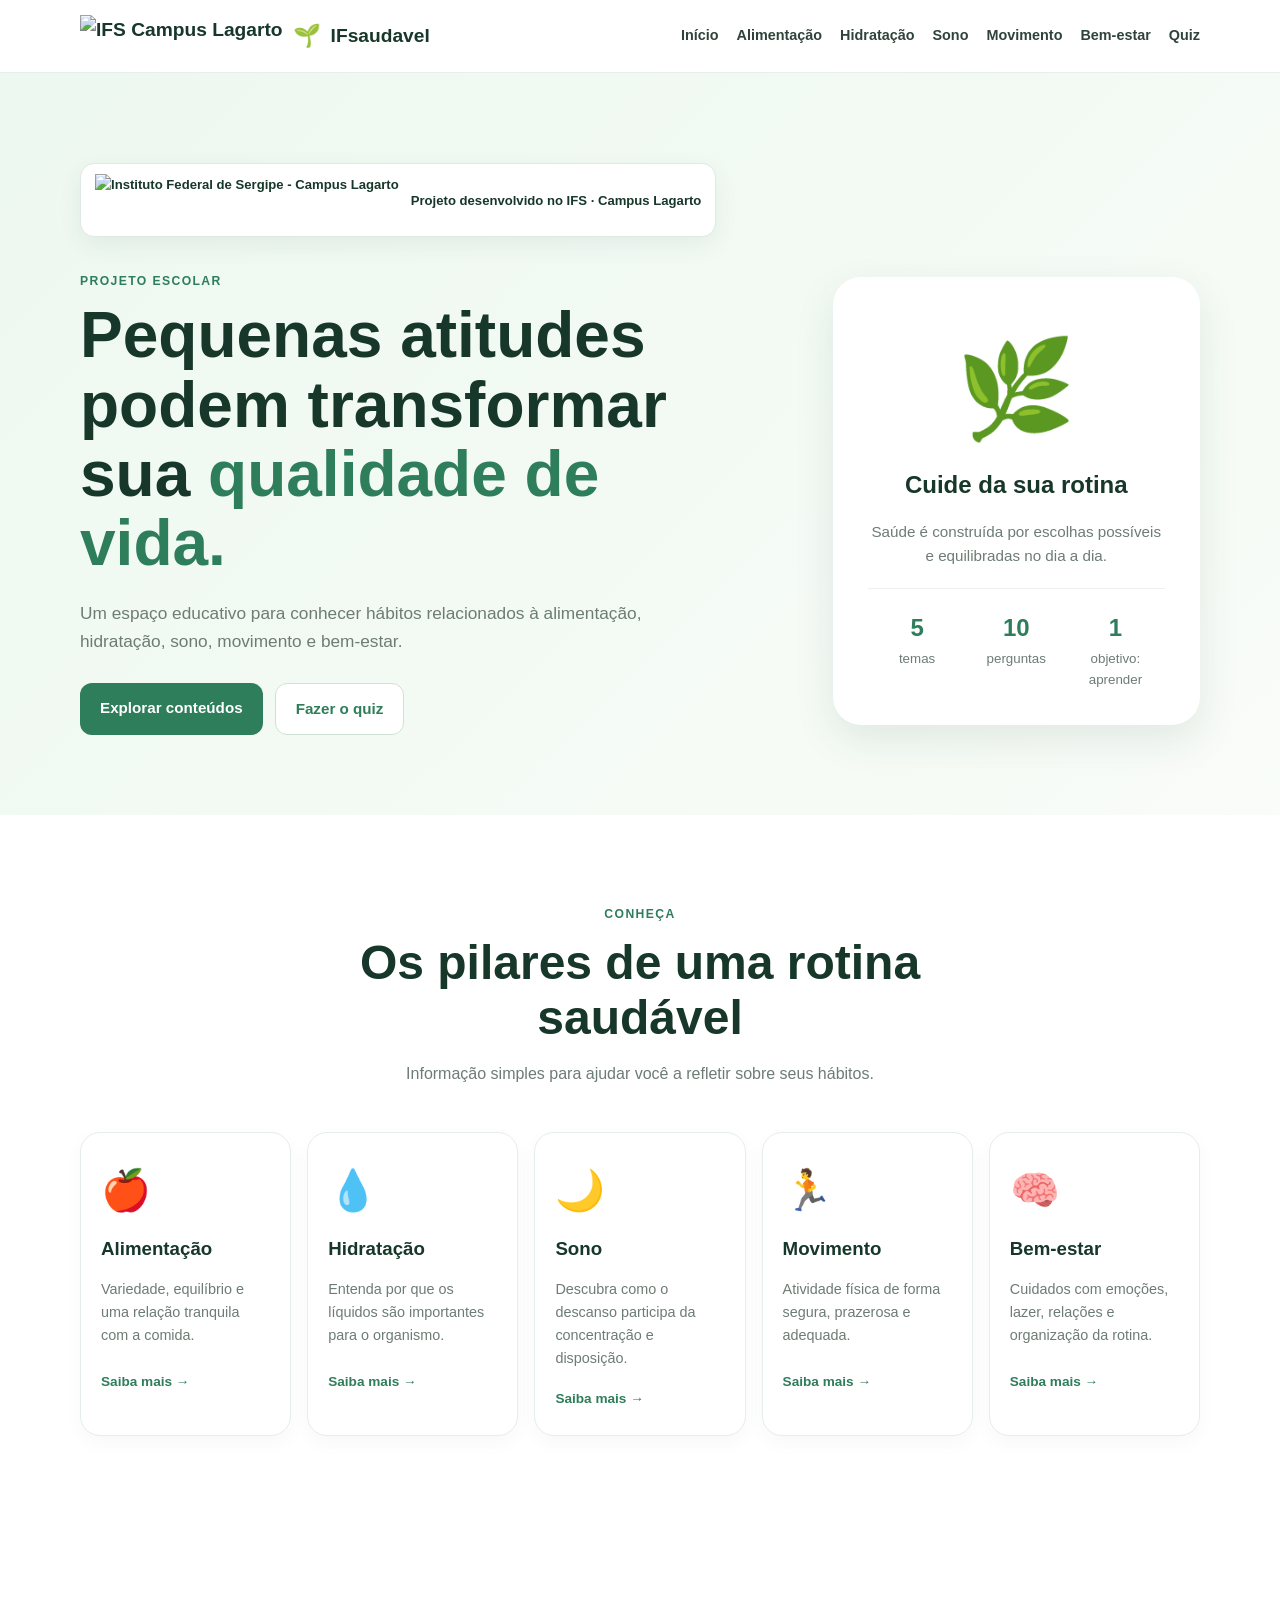
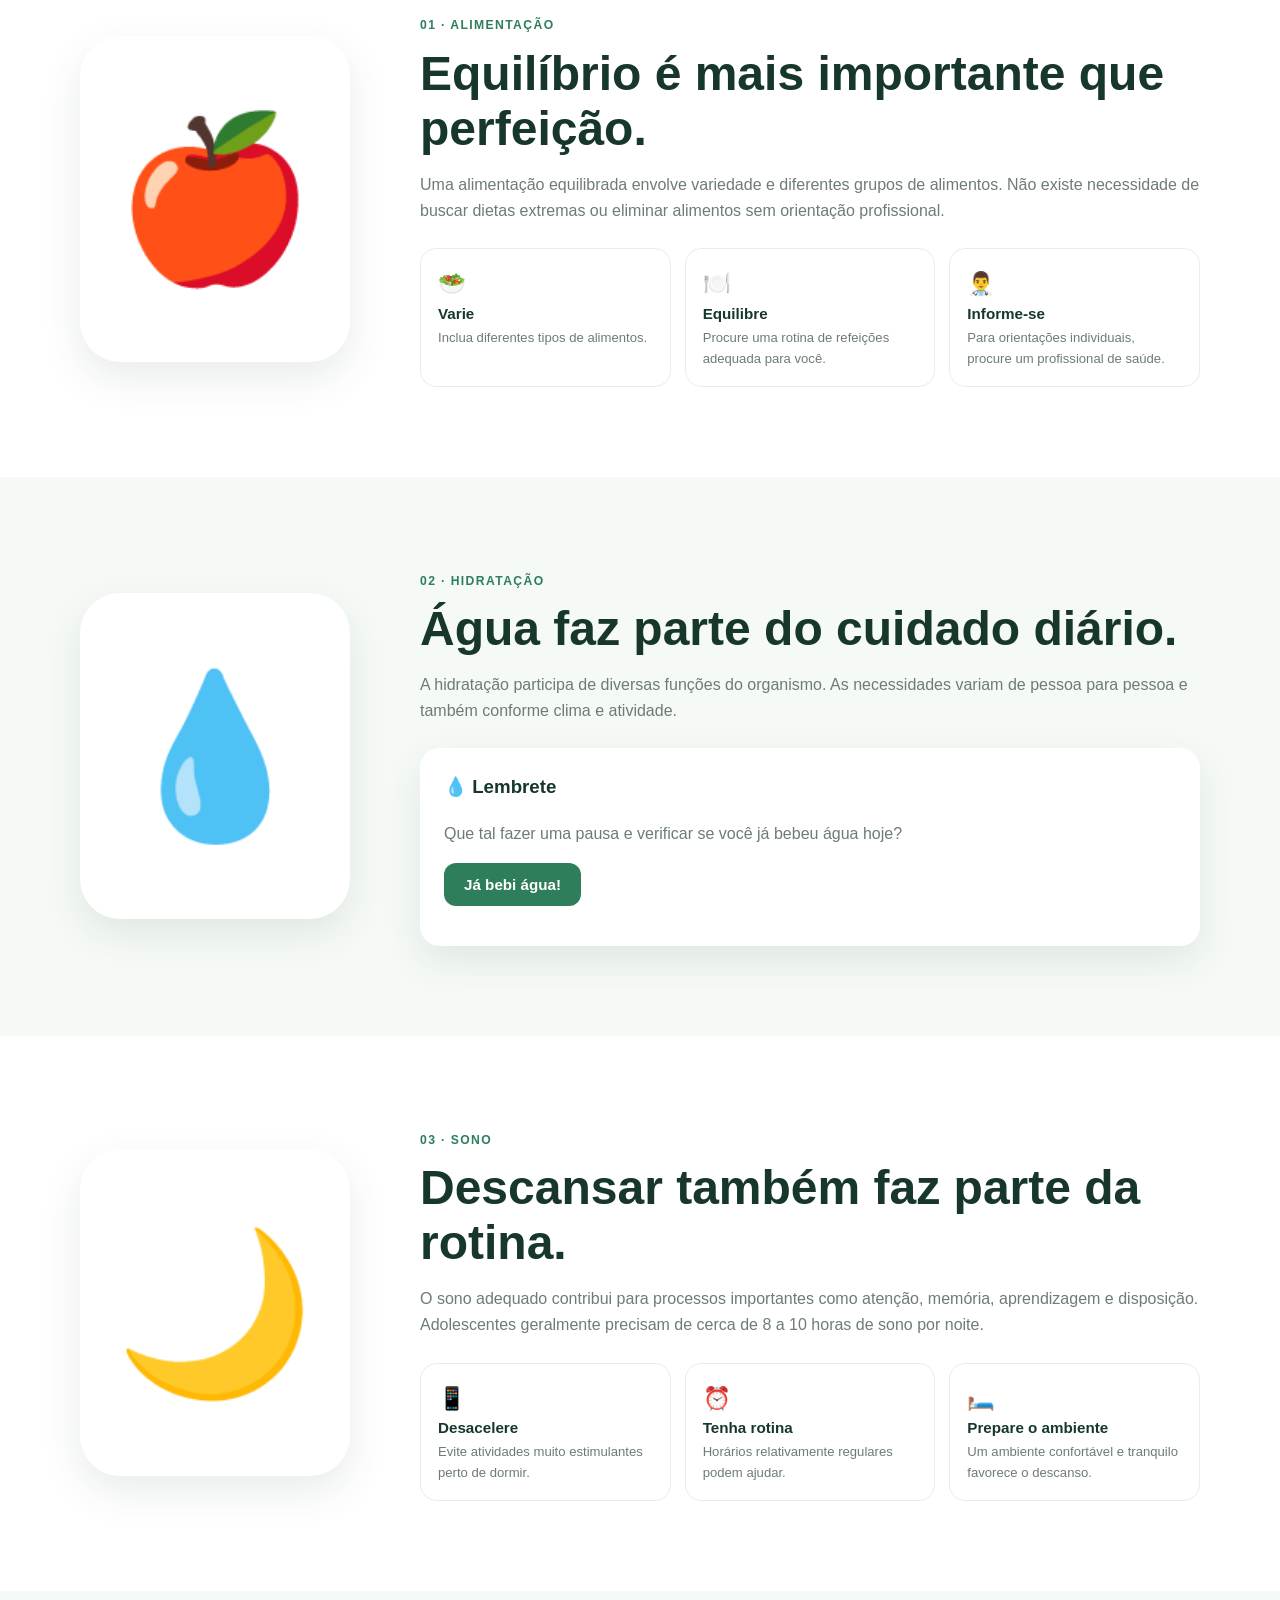
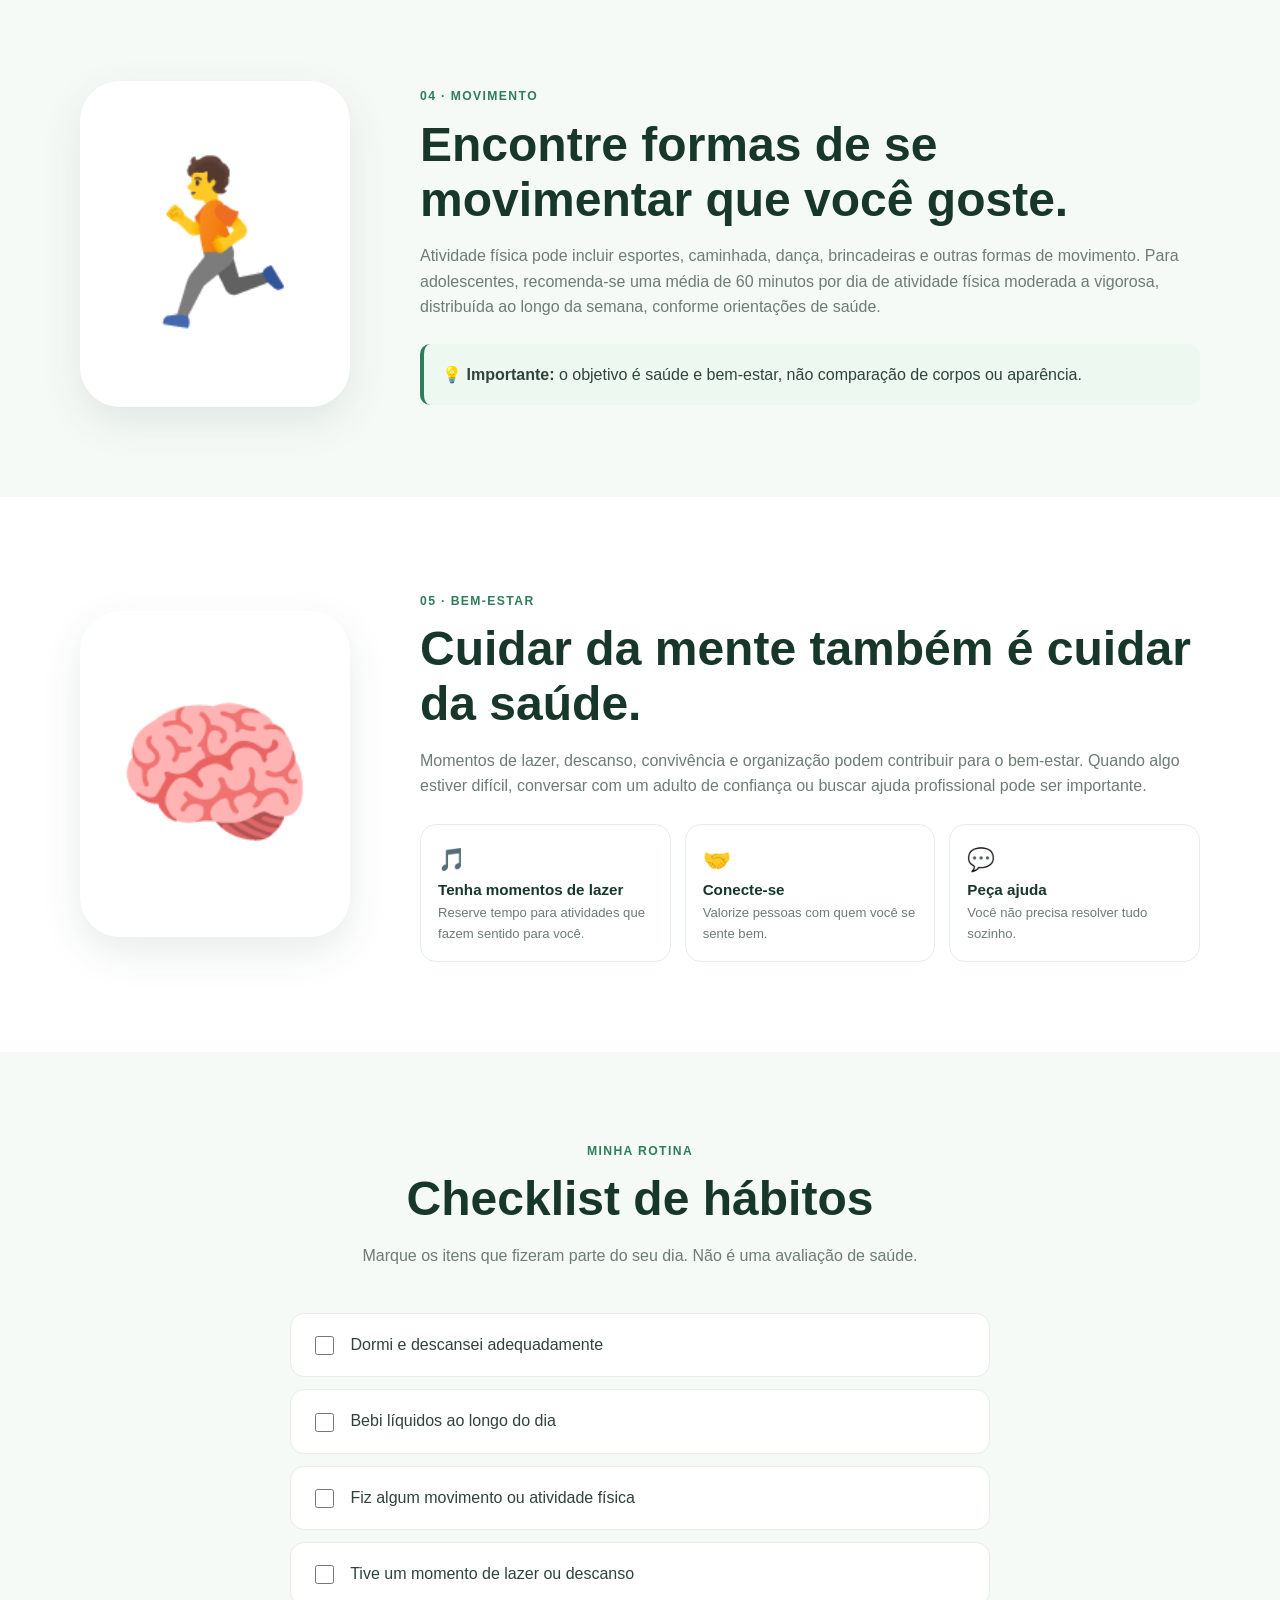
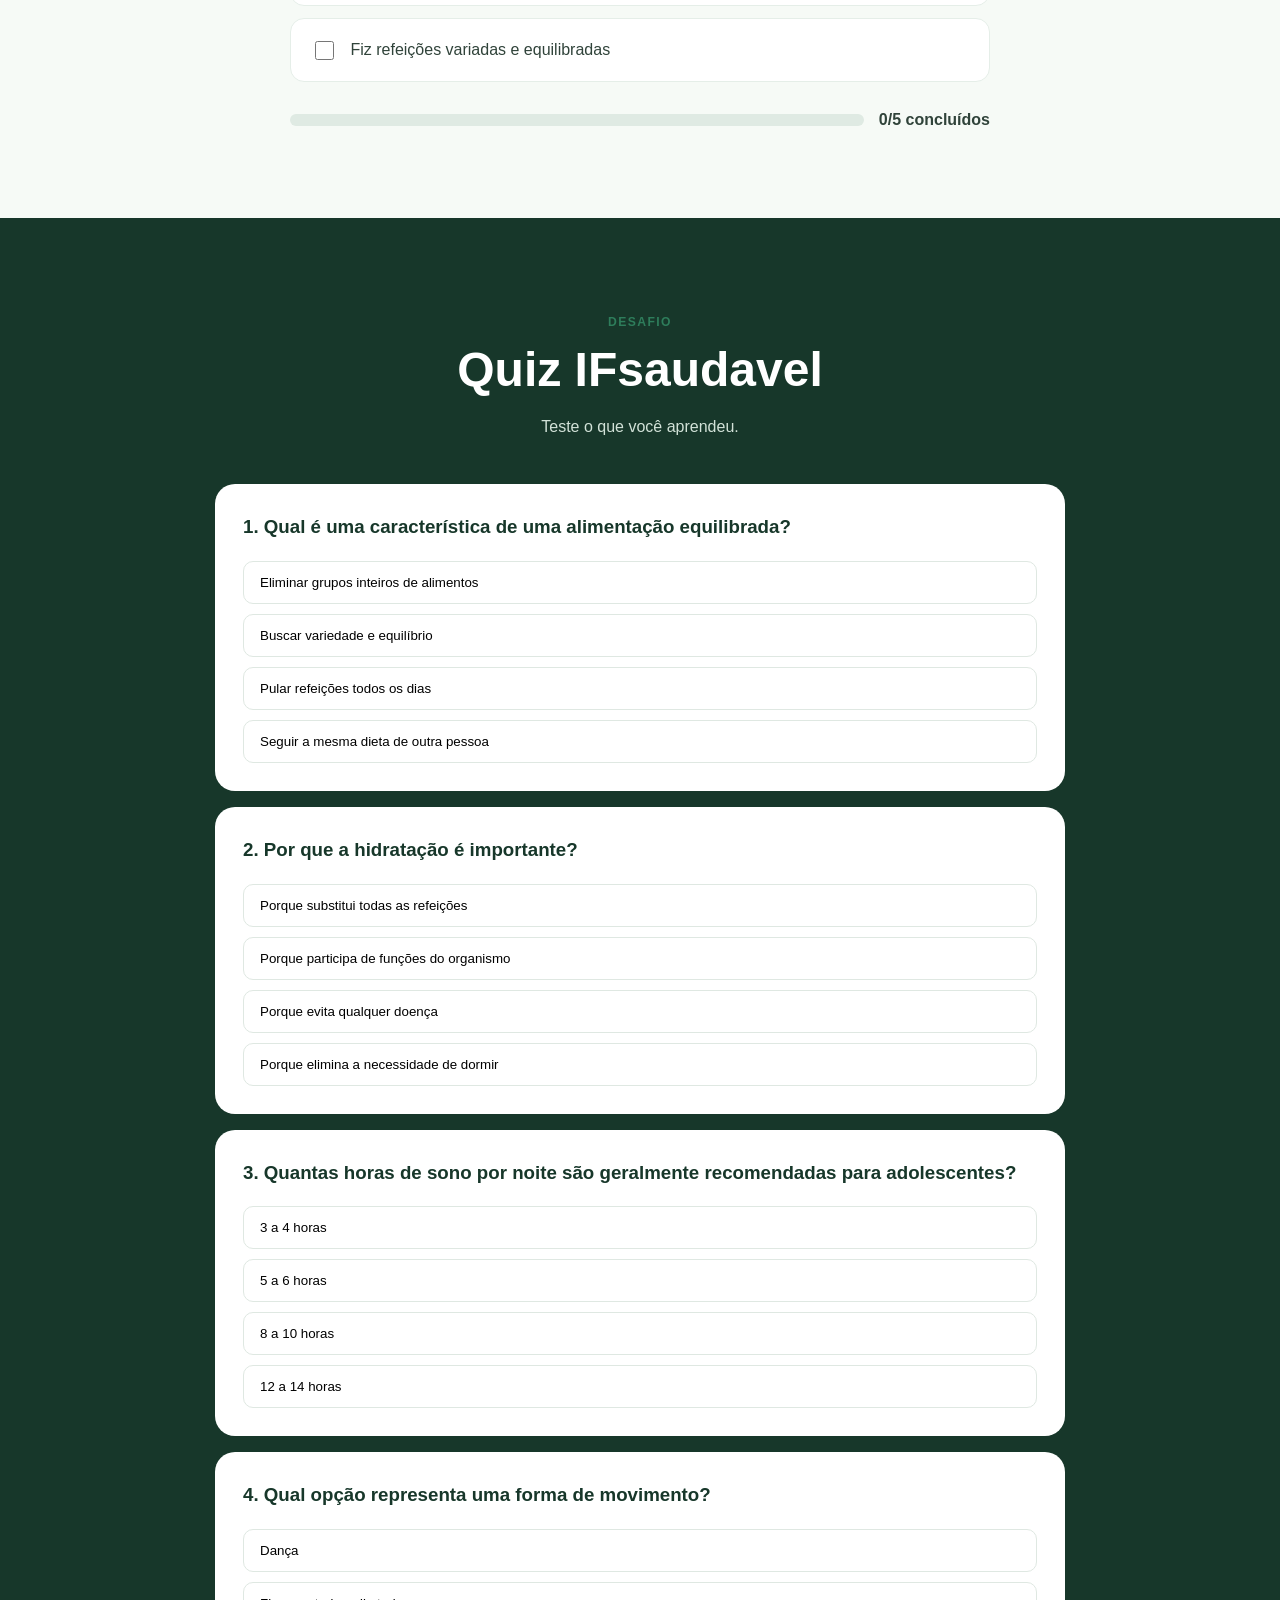
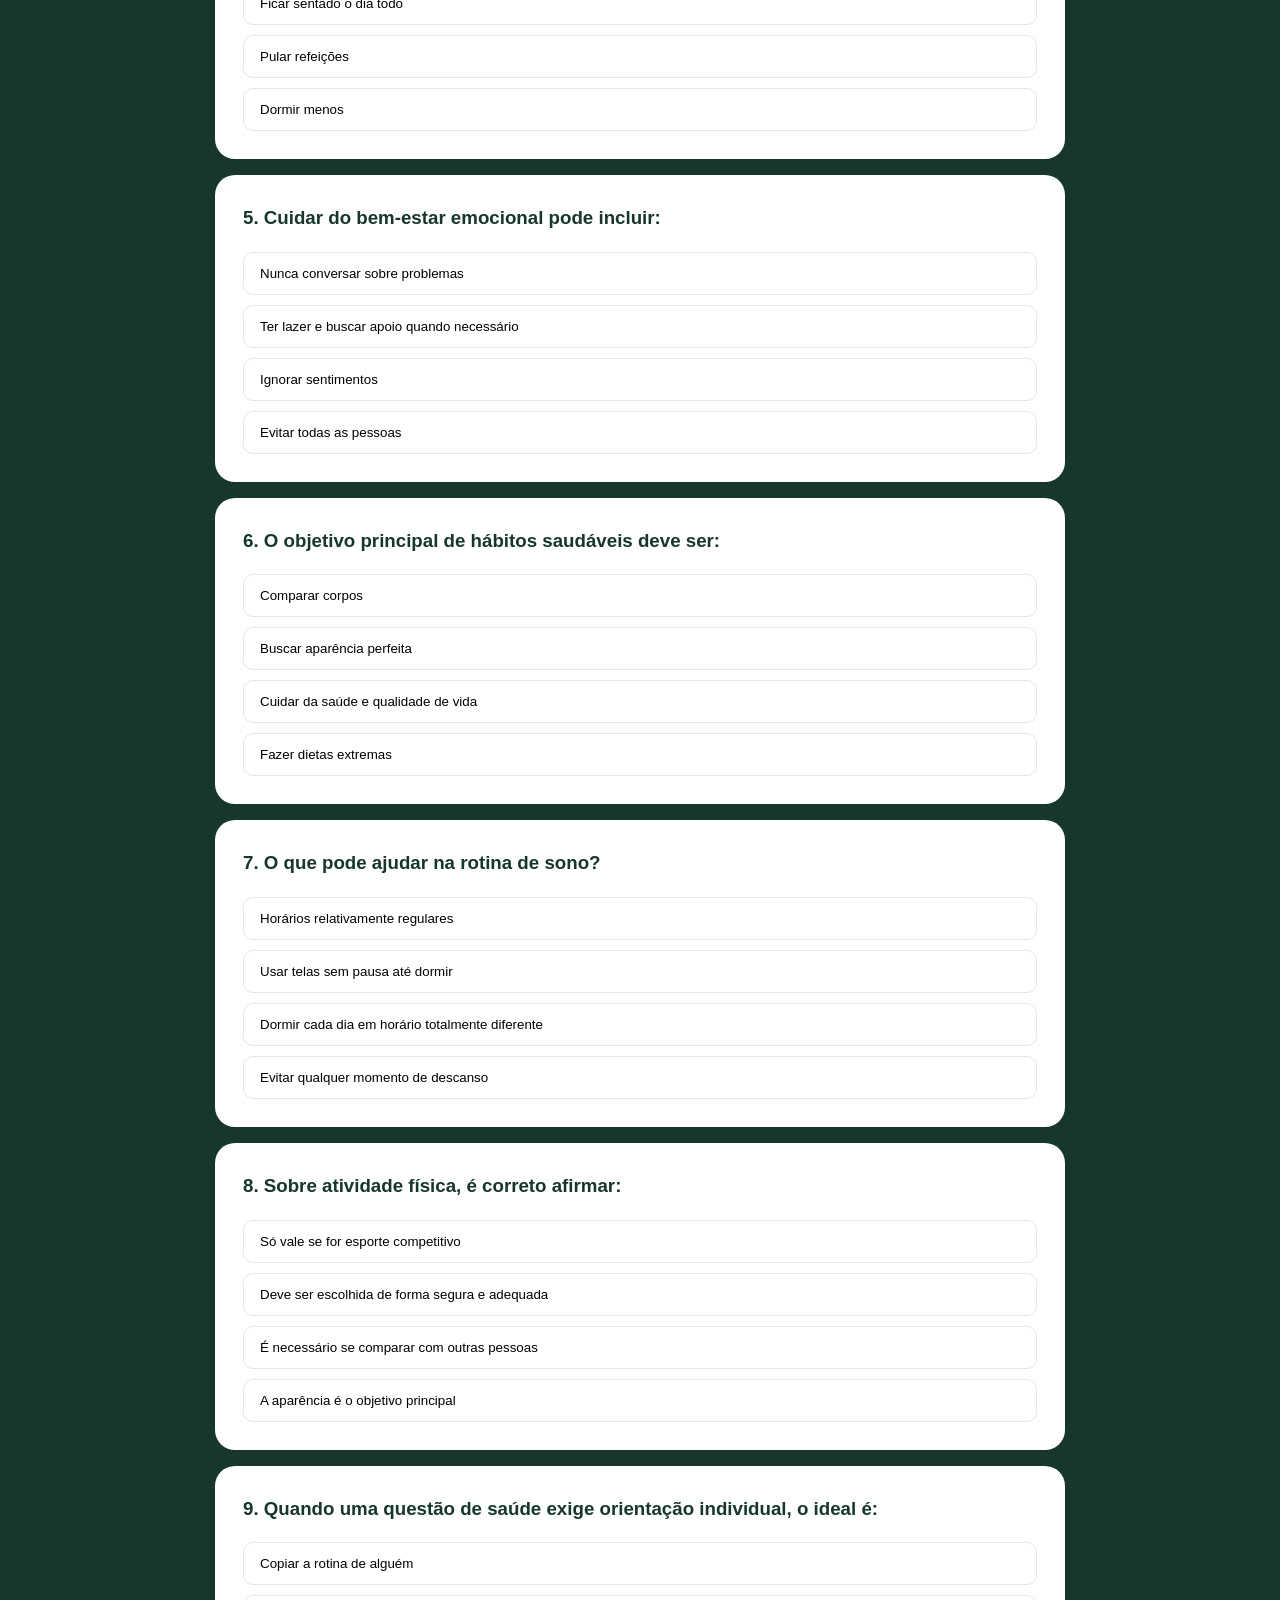
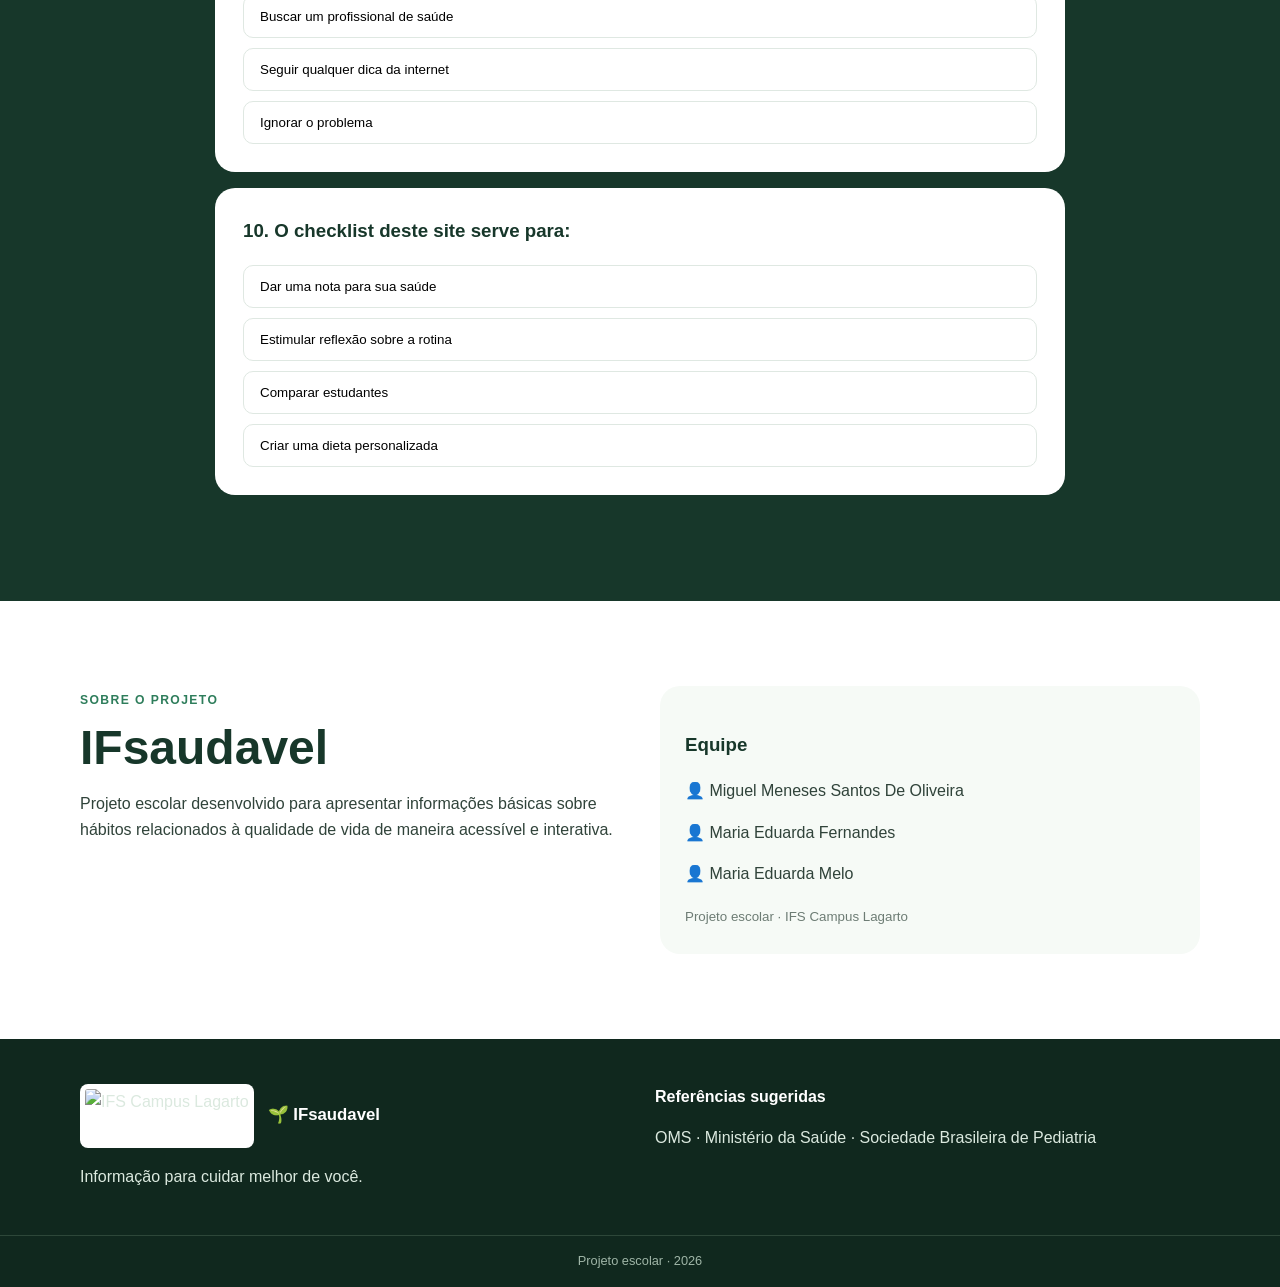
==== index.html @ 314d54cb "Add files via upload" ====
<!DOCTYPE html>
<html lang="pt-BR">
<head>
<meta charset="UTF-8">
<meta name="viewport" content="width=device-width, initial-scale=1.0">
<title>IFsaudavel | IFS Campus Lagarto</title>
<meta name="description" content="Projeto escolar IFsaudavel do IFS Campus Lagarto: alimentação, hidratação, sono, movimento e bem-estar.">
<link rel="stylesheet" href="style.css">
</head>
<body>
<header class="header">
  <div class="container nav">
    <a class="logo" href="#inicio"><img src="https://www.ifs.edu.br/images/Ascom_Lagarto/2023/ABRIL/Marca_IFS_-_Campus_Lagarto_vertical-01.png" alt="IFS Campus Lagarto" class="ifs-logo-header"><span>🌱</span> IFsaudavel</a>
    <button class="menu-btn" aria-label="Abrir menu">☰</button>
    <nav class="menu">
      <a href="#inicio">Início</a><a href="#alimentacao">Alimentação</a><a href="#hidratacao">Hidratação</a><a href="#sono">Sono</a><a href="#movimento">Movimento</a><a href="#bem-estar">Bem-estar</a><a href="#quiz">Quiz</a>
    </nav>
  </div>
</header>

<main>
<section id="inicio" class="hero">
  <div class="container hero-wrap"><div class="ifs-badge"><img src="https://www.ifs.edu.br/images/Ascom_Lagarto/2023/ABRIL/Marca_IFS_-_Campus_Lagarto_vertical-01.png" alt="Instituto Federal de Sergipe - Campus Lagarto"><span>Projeto desenvolvido no IFS · Campus Lagarto</span></div><div class="hero-grid">
    <div>
      <span class="tag">PROJETO ESCOLAR</span>
      <h1>Pequenas atitudes podem transformar sua <span>qualidade de vida.</span></h1>
      <p>Um espaço educativo para conhecer hábitos relacionados à alimentação, hidratação, sono, movimento e bem-estar.</p>
      <div class="buttons"><a class="btn primary" href="#conteudos">Explorar conteúdos</a><a class="btn secondary" href="#quiz">Fazer o quiz</a></div>
    </div>
    <div class="hero-card"><div class="plant">🌿</div><h3>Cuide da sua rotina</h3><p>Saúde é construída por escolhas possíveis e equilibradas no dia a dia.</p><div class="mini-stats"><div><strong>5</strong><small>temas</small></div><div><strong>10</strong><small>perguntas</small></div><div><strong>1</strong><small>objetivo: aprender</small></div></div></div>
  </div></div>
</section>

<section id="conteudos" class="section">
<div class="container"><div class="section-title"><span class="tag">CONHEÇA</span><h2>Os pilares de uma rotina saudável</h2><p>Informação simples para ajudar você a refletir sobre seus hábitos.</p></div>
<div class="cards">
<a class="card" href="#alimentacao"><div class="icon">🍎</div><h3>Alimentação</h3><p>Variedade, equilíbrio e uma relação tranquila com a comida.</p><span>Saiba mais →</span></a>
<a class="card" href="#hidratacao"><div class="icon">💧</div><h3>Hidratação</h3><p>Entenda por que os líquidos são importantes para o organismo.</p><span>Saiba mais →</span></a>
<a class="card" href="#sono"><div class="icon">🌙</div><h3>Sono</h3><p>Descubra como o descanso participa da concentração e disposição.</p><span>Saiba mais →</span></a>
<a class="card" href="#movimento"><div class="icon">🏃</div><h3>Movimento</h3><p>Atividade física de forma segura, prazerosa e adequada.</p><span>Saiba mais →</span></a>
<a class="card" href="#bem-estar"><div class="icon">🧠</div><h3>Bem-estar</h3><p>Cuidados com emoções, lazer, relações e organização da rotina.</p><span>Saiba mais →</span></a>
</div></div>
</section>

<section id="alimentacao" class="topic"><div class="container topic-grid"><div class="topic-emoji">🍎</div><div><span class="tag">01 · ALIMENTAÇÃO</span><h2>Equilíbrio é mais importante que perfeição.</h2><p>Uma alimentação equilibrada envolve variedade e diferentes grupos de alimentos. Não existe necessidade de buscar dietas extremas ou eliminar alimentos sem orientação profissional.</p><div class="tips"><div>🥗 <strong>Varie</strong><span>Inclua diferentes tipos de alimentos.</span></div><div>🍽️ <strong>Equilibre</strong><span>Procure uma rotina de refeições adequada para você.</span></div><div>👨‍⚕️ <strong>Informe-se</strong><span>Para orientações individuais, procure um profissional de saúde.</span></div></div></div></div></section>

<section id="hidratacao" class="topic alt"><div class="container topic-grid reverse"><div class="topic-emoji">💧</div><div><span class="tag">02 · HIDRATAÇÃO</span><h2>Água faz parte do cuidado diário.</h2><p>A hidratação participa de diversas funções do organismo. As necessidades variam de pessoa para pessoa e também conforme clima e atividade.</p><div class="water-box"><h3>💧 Lembrete</h3><p>Que tal fazer uma pausa e verificar se você já bebeu água hoje?</p><button id="waterBtn" class="btn primary">Já bebi água!</button><p id="waterMsg" class="message"></p></div></div></div></section>

<section id="sono" class="topic"><div class="container topic-grid"><div class="topic-emoji">🌙</div><div><span class="tag">03 · SONO</span><h2>Descansar também faz parte da rotina.</h2><p>O sono adequado contribui para processos importantes como atenção, memória, aprendizagem e disposição. Adolescentes geralmente precisam de cerca de 8 a 10 horas de sono por noite.</p><div class="tips"><div>📱 <strong>Desacelere</strong><span>Evite atividades muito estimulantes perto de dormir.</span></div><div>⏰ <strong>Tenha rotina</strong><span>Horários relativamente regulares podem ajudar.</span></div><div>🛏️ <strong>Prepare o ambiente</strong><span>Um ambiente confortável e tranquilo favorece o descanso.</span></div></div></div></div></section>

<section id="movimento" class="topic alt"><div class="container topic-grid reverse"><div class="topic-emoji">🏃</div><div><span class="tag">04 · MOVIMENTO</span><h2>Encontre formas de se movimentar que você goste.</h2><p>Atividade física pode incluir esportes, caminhada, dança, brincadeiras e outras formas de movimento. Para adolescentes, recomenda-se uma média de 60 minutos por dia de atividade física moderada a vigorosa, distribuída ao longo da semana, conforme orientações de saúde.</p><div class="notice">💡 <strong>Importante:</strong> o objetivo é saúde e bem-estar, não comparação de corpos ou aparência.</div></div></div></section>

<section id="bem-estar" class="topic"><div class="container topic-grid"><div class="topic-emoji">🧠</div><div><span class="tag">05 · BEM-ESTAR</span><h2>Cuidar da mente também é cuidar da saúde.</h2><p>Momentos de lazer, descanso, convivência e organização podem contribuir para o bem-estar. Quando algo estiver difícil, conversar com um adulto de confiança ou buscar ajuda profissional pode ser importante.</p><div class="tips"><div>🎵 <strong>Tenha momentos de lazer</strong><span>Reserve tempo para atividades que fazem sentido para você.</span></div><div>🤝 <strong>Conecte-se</strong><span>Valorize pessoas com quem você se sente bem.</span></div><div>💬 <strong>Peça ajuda</strong><span>Você não precisa resolver tudo sozinho.</span></div></div></div></div></section>

<section id="checklist" class="section soft"><div class="container"><div class="section-title"><span class="tag">MINHA ROTINA</span><h2>Checklist de hábitos</h2><p>Marque os itens que fizeram parte do seu dia. Não é uma avaliação de saúde.</p></div><div class="checklist"><label><input type="checkbox"> Dormi e descansei adequadamente</label><label><input type="checkbox"> Bebi líquidos ao longo do dia</label><label><input type="checkbox"> Fiz algum movimento ou atividade física</label><label><input type="checkbox"> Tive um momento de lazer ou descanso</label><label><input type="checkbox"> Fiz refeições variadas e equilibradas</label></div><div class="progress"><div class="progress-bar"><span id="progressBar"></span></div><strong id="progressText">0/5 concluídos</strong></div></div></section>

<section id="quiz" class="quiz-section"><div class="container quiz-box"><div class="section-title"><span class="tag">DESAFIO</span><h2>Quiz IFsaudavel</h2><p>Teste o que você aprendeu.</p></div><div id="quizArea"></div></div></section>

<section id="sobre" class="section"><div class="container about"><div><span class="tag">SOBRE O PROJETO</span><h2>IFsaudavel</h2><p>Projeto escolar desenvolvido para apresentar informações básicas sobre hábitos relacionados à qualidade de vida de maneira acessível e interativa.</p></div><div class="team"><h3>Equipe</h3><p>👤 Miguel Meneses Santos De Oliveira</p><p>👤 Maria Eduarda Fernandes</p><p>👤 Maria Eduarda Melo</p><small>Projeto escolar · IFS Campus Lagarto</small></div></div></section>
</main>

<footer><div class="container footer-grid"><div><div class="footer-brand"><img src="https://www.ifs.edu.br/images/Ascom_Lagarto/2023/ABRIL/Marca_IFS_-_Campus_Lagarto_vertical-01.png" alt="IFS Campus Lagarto"><strong>🌱 IFsaudavel</strong></div><p>Informação para cuidar melhor de você.</p></div><div><strong>Referências sugeridas</strong><p>OMS · Ministério da Saúde · Sociedade Brasileira de Pediatria</p></div></div><div class="copyright">Projeto escolar · 2026</div></footer>
<script src="script.js"></script>
</body>
</html>
---- style.css ----
:root{--green:#2e7d5b;--green2:#4caf78;--dark:#17372a;--cream:#f6faf6;--text:#30433a;--muted:#6d7c74;--white:#fff;--shadow:0 15px 40px rgba(31,67,50,.10)}*{box-sizing:border-box;scroll-behavior:smooth}body{margin:0;font-family:Inter,Arial,sans-serif;color:var(--text);background:#fff;line-height:1.6}.container{width:min(1120px,92%);margin:auto}.header{position:sticky;top:0;z-index:20;background:rgba(255,255,255,.94);backdrop-filter:blur(12px);border-bottom:1px solid #e8eee9}.nav{height:72px;display:flex;align-items:center;justify-content:space-between}.logo{font-weight:800;display:flex;align-items:center;gap:10px;color:var(--dark);text-decoration:none;font-size:1.2rem}.logo span{font-size:1.4rem}.ifs-logo-header{height:42px;width:auto;object-fit:contain}.hero-wrap{position:relative}.ifs-badge{display:flex;align-items:center;gap:12px;background:#fff;border:1px solid #dfeae3;border-radius:14px;padding:10px 14px;box-shadow:0 8px 25px rgba(31,67,50,.07);width:max-content;max-width:100%;margin-bottom:30px;color:var(--dark);font-weight:700;font-size:.82rem}.ifs-badge img{height:52px;width:auto;object-fit:contain}.footer-brand{display:flex;align-items:center;gap:14px}.footer-brand img{height:64px;width:auto;background:#fff;border-radius:8px;padding:5px;object-fit:contain}.footer-brand strong{font-size:1.05rem}.menu{display:flex;gap:18px}.menu a{color:var(--text);text-decoration:none;font-size:.9rem;font-weight:600}.menu a:hover{color:var(--green)}.menu-btn{display:none;border:0;background:none;font-size:1.5rem}.hero{background:linear-gradient(135deg,#edf8f0,#f9fcf8);padding:90px 0 80px}.hero-grid{display:grid;grid-template-columns:1.3fr .7fr;gap:70px;align-items:center}.tag{display:inline-block;color:var(--green);font-weight:800;font-size:.76rem;letter-spacing:1.4px;margin-bottom:10px}.hero h1{font-size:clamp(2.4rem,5vw,4.5rem);line-height:1.08;color:var(--dark);margin:0 0 22px}.hero h1 span{color:var(--green)}.hero p{font-size:1.08rem;max-width:650px;color:var(--muted)}.buttons{display:flex;gap:12px;margin-top:28px;flex-wrap:wrap}.btn{border:0;border-radius:12px;padding:13px 20px;font-weight:800;text-decoration:none;cursor:pointer;display:inline-block;font-size:.95rem}.primary{background:var(--green);color:#fff}.secondary{background:#fff;color:var(--green);border:1px solid #cfe1d5}.hero-card{background:#fff;border-radius:28px;padding:35px;box-shadow:var(--shadow);text-align:center}.plant{font-size:6rem}.hero-card h3{font-size:1.5rem;color:var(--dark);margin:0}.hero-card p{font-size:.95rem}.mini-stats{display:grid;grid-template-columns:repeat(3,1fr);border-top:1px solid #edf1ee;padding-top:20px;margin-top:20px}.mini-stats strong,.mini-stats small{display:block}.mini-stats strong{color:var(--green);font-size:1.5rem}.mini-stats small{color:var(--muted)}.section{padding:85px 0}.soft,.alt{background:var(--cream)}.section-title{text-align:center;max-width:720px;margin:0 auto 45px}.section-title h2,.topic h2,.about h2{font-size:clamp(2rem,4vw,3rem);line-height:1.15;color:var(--dark);margin:0 0 12px}.section-title p{color:var(--muted)}.cards{display:grid;grid-template-columns:repeat(5,1fr);gap:16px}.card{padding:25px 20px;background:#fff;border:1px solid #e6eee8;border-radius:20px;text-decoration:none;color:inherit;transition:.2s;box-shadow:0 7px 20px rgba(0,0,0,.03)}.card:hover{transform:translateY(-5px);box-shadow:var(--shadow)}.icon{font-size:2.5rem}.card h3{color:var(--dark);margin:12px 0 5px}.card p{font-size:.9rem;color:var(--muted);min-height:75px}.card span{color:var(--green);font-weight:800;font-size:.85rem}.topic{padding:90px 0}.topic-grid{display:grid;grid-template-columns:.45fr 1.55fr;gap:70px;align-items:center}.topic-grid.reverse{grid-template-columns:.45fr 1.55fr}.topic-emoji{font-size:10rem;text-align:center;background:#fff;border-radius:40px;padding:35px;box-shadow:var(--shadow)}.topic p{color:var(--muted)}.tips{display:grid;grid-template-columns:repeat(3,1fr);gap:14px;margin-top:25px}.tips div{background:#fff;border:1px solid #e5eee8;border-radius:16px;padding:17px;font-size:1.4rem}.tips strong,.tips span{display:block}.tips strong{font-size:.95rem;color:var(--dark)}.tips span{font-size:.82rem;color:var(--muted)}.water-box{background:#fff;border-radius:20px;padding:24px;box-shadow:var(--shadow);margin-top:25px}.water-box h3{margin-top:0;color:var(--dark)}.message{font-weight:700!important;color:var(--green)!important}.notice{background:#edf8f0;border-left:4px solid var(--green);padding:18px;border-radius:10px;margin-top:24px}.checklist{max-width:700px;margin:auto;display:grid;gap:12px}.checklist label{background:#fff;padding:18px 20px;border-radius:14px;border:1px solid #e5eee8;cursor:pointer}.checklist input{width:19px;height:19px;margin-right:12px;vertical-align:middle;accent-color:var(--green)}.progress{max-width:700px;margin:25px auto 0;display:flex;align-items:center;gap:15px}.progress-bar{height:12px;background:#dfeae3;border-radius:99px;flex:1;overflow:hidden}.progress-bar span{display:block;height:100%;width:0;background:var(--green);transition:.3s}.quiz-section{padding:90px 0;background:#17372a;color:#fff}.quiz-box{max-width:850px}.quiz-section .section-title h2{color:#fff}.quiz-section .section-title p{color:#d2e2d8}.question{background:#fff;color:var(--text);padding:28px;border-radius:20px;margin-bottom:16px}.question h3{color:var(--dark);margin-top:0}.options{display:grid;gap:10px}.option{padding:13px 16px;border:1px solid #dfe8e2;background:#fff;border-radius:10px;text-align:left;cursor:pointer}.option:hover{border-color:var(--green)}.option.correct{background:#e9f7ed;border-color:var(--green)}.option.wrong{background:#fff0f0;border-color:#d66}.quiz-result{background:#edf8f0;color:var(--dark);padding:25px;border-radius:18px;text-align:center;margin-top:20px}.about{display:grid;grid-template-columns:1fr 1fr;gap:40px;align-items:start}.team{background:var(--cream);padding:25px;border-radius:20px}.team h3{color:var(--dark)}.team small{color:var(--muted)}footer{background:#10281e;color:#dbe9df;padding:45px 0 15px}.footer-grid{display:grid;grid-template-columns:1fr 1fr;gap:30px}.footer-grid strong{color:#fff}.copyright{text-align:center;border-top:1px solid #2d4739;margin-top:30px;padding-top:15px;font-size:.8rem;color:#9fb5a7}@media(max-width:900px){.cards{grid-template-columns:repeat(2,1fr)}.hero-grid,.topic-grid,.topic-grid.reverse,.about{grid-template-columns:1fr}.topic-emoji{font-size:6rem}.tips{grid-template-columns:1fr}.menu{display:none;position:absolute;top:72px;left:0;right:0;background:#fff;padding:18px 4%;flex-direction:column;border-bottom:1px solid #ddd}.menu.open{display:flex}.menu-btn{display:block}.hero{padding-top:55px}.footer-grid{grid-template-columns:1fr}}@media(max-width:520px){.cards{grid-template-columns:1fr}.hero h1{font-size:2.5rem}.section,.topic,.quiz-section{padding:60px 0}.hero-card{padding:25px}.topic-emoji{padding:20px}.progress{align-items:stretch;flex-direction:column}.mini-stats{gap:5px}}
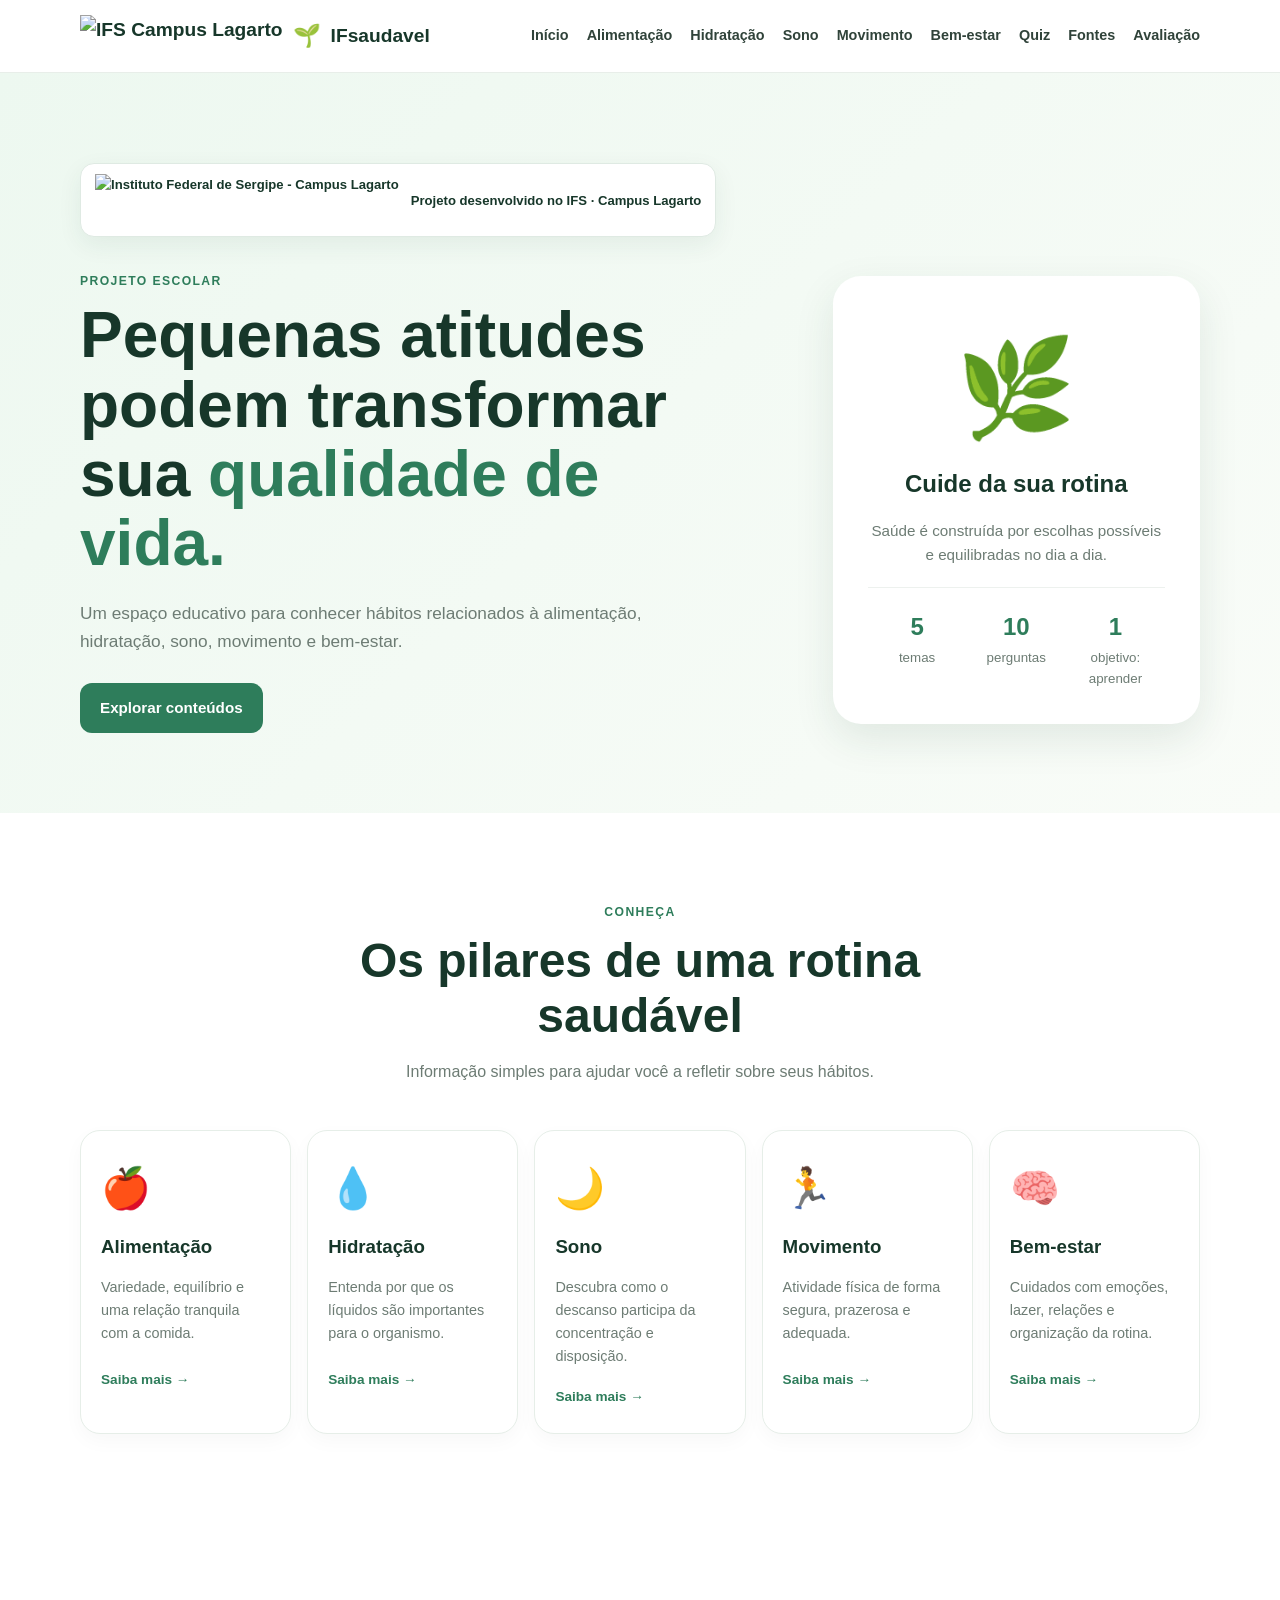
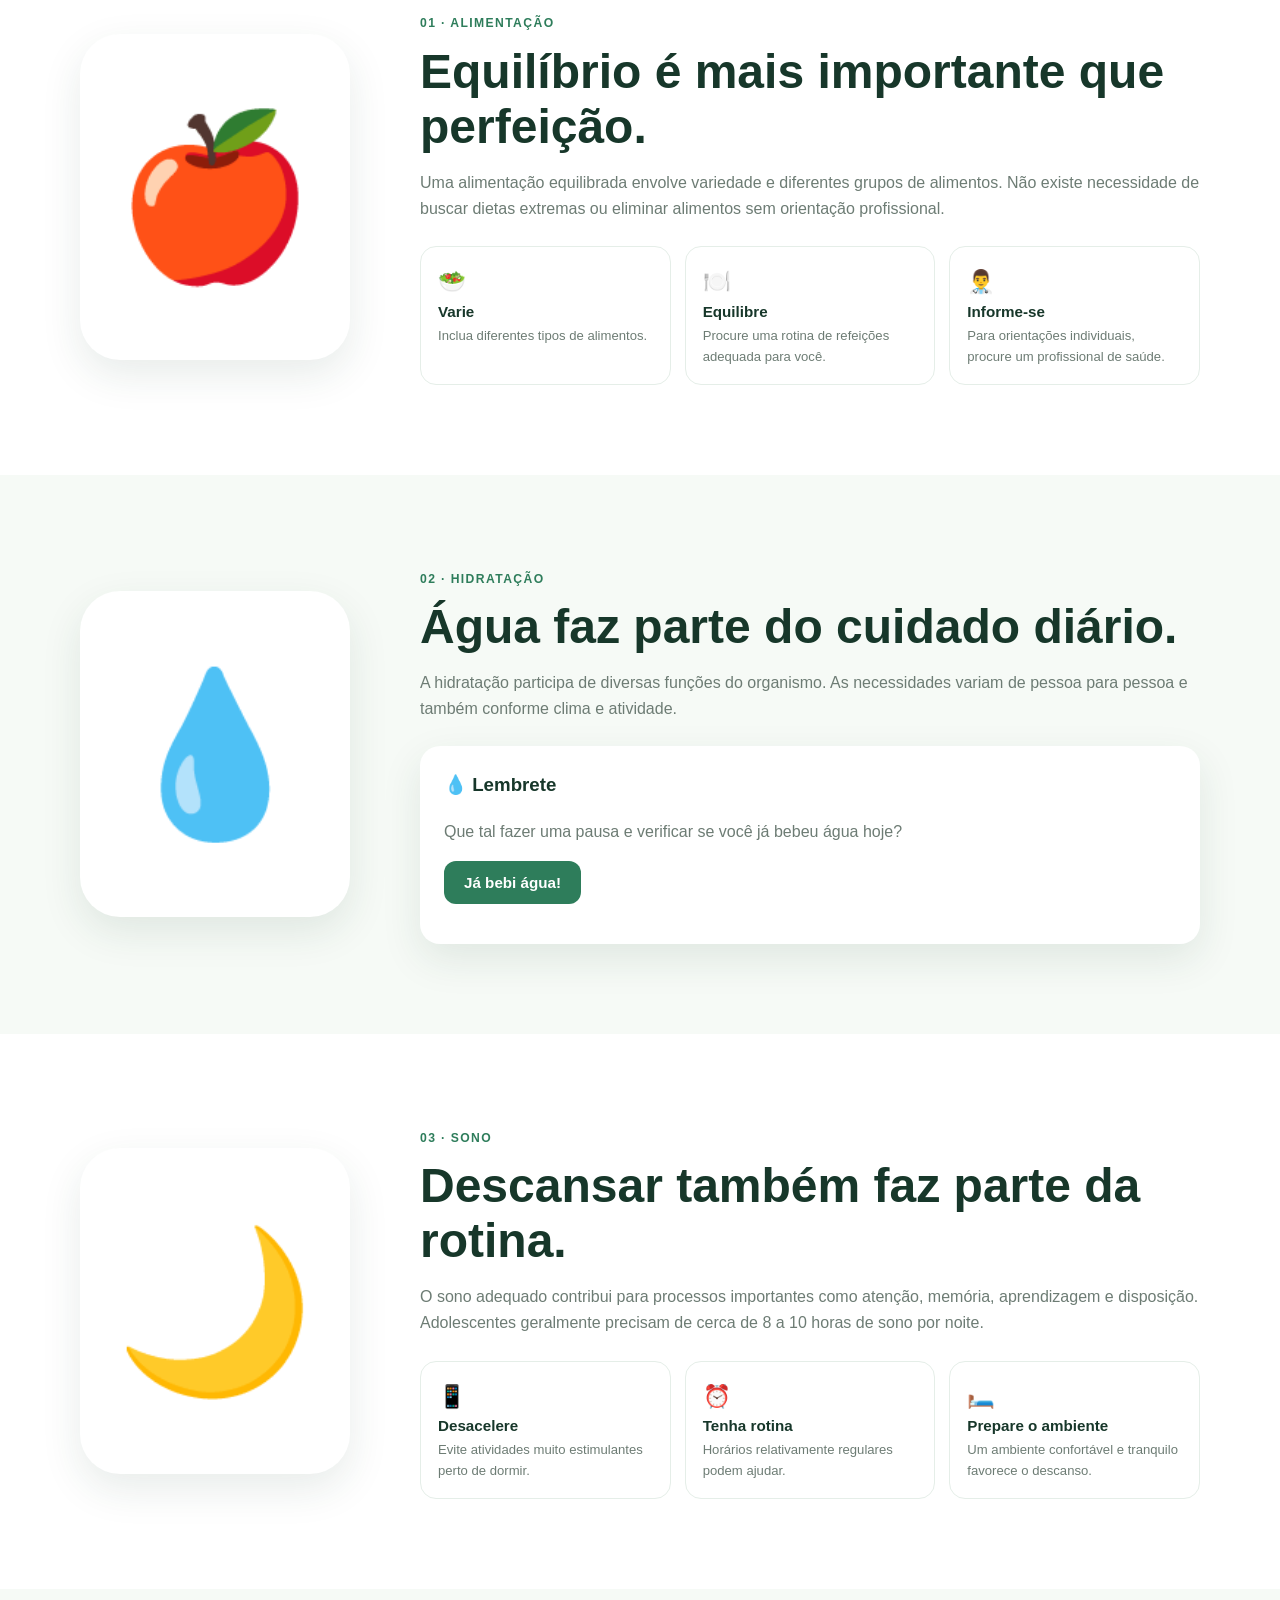
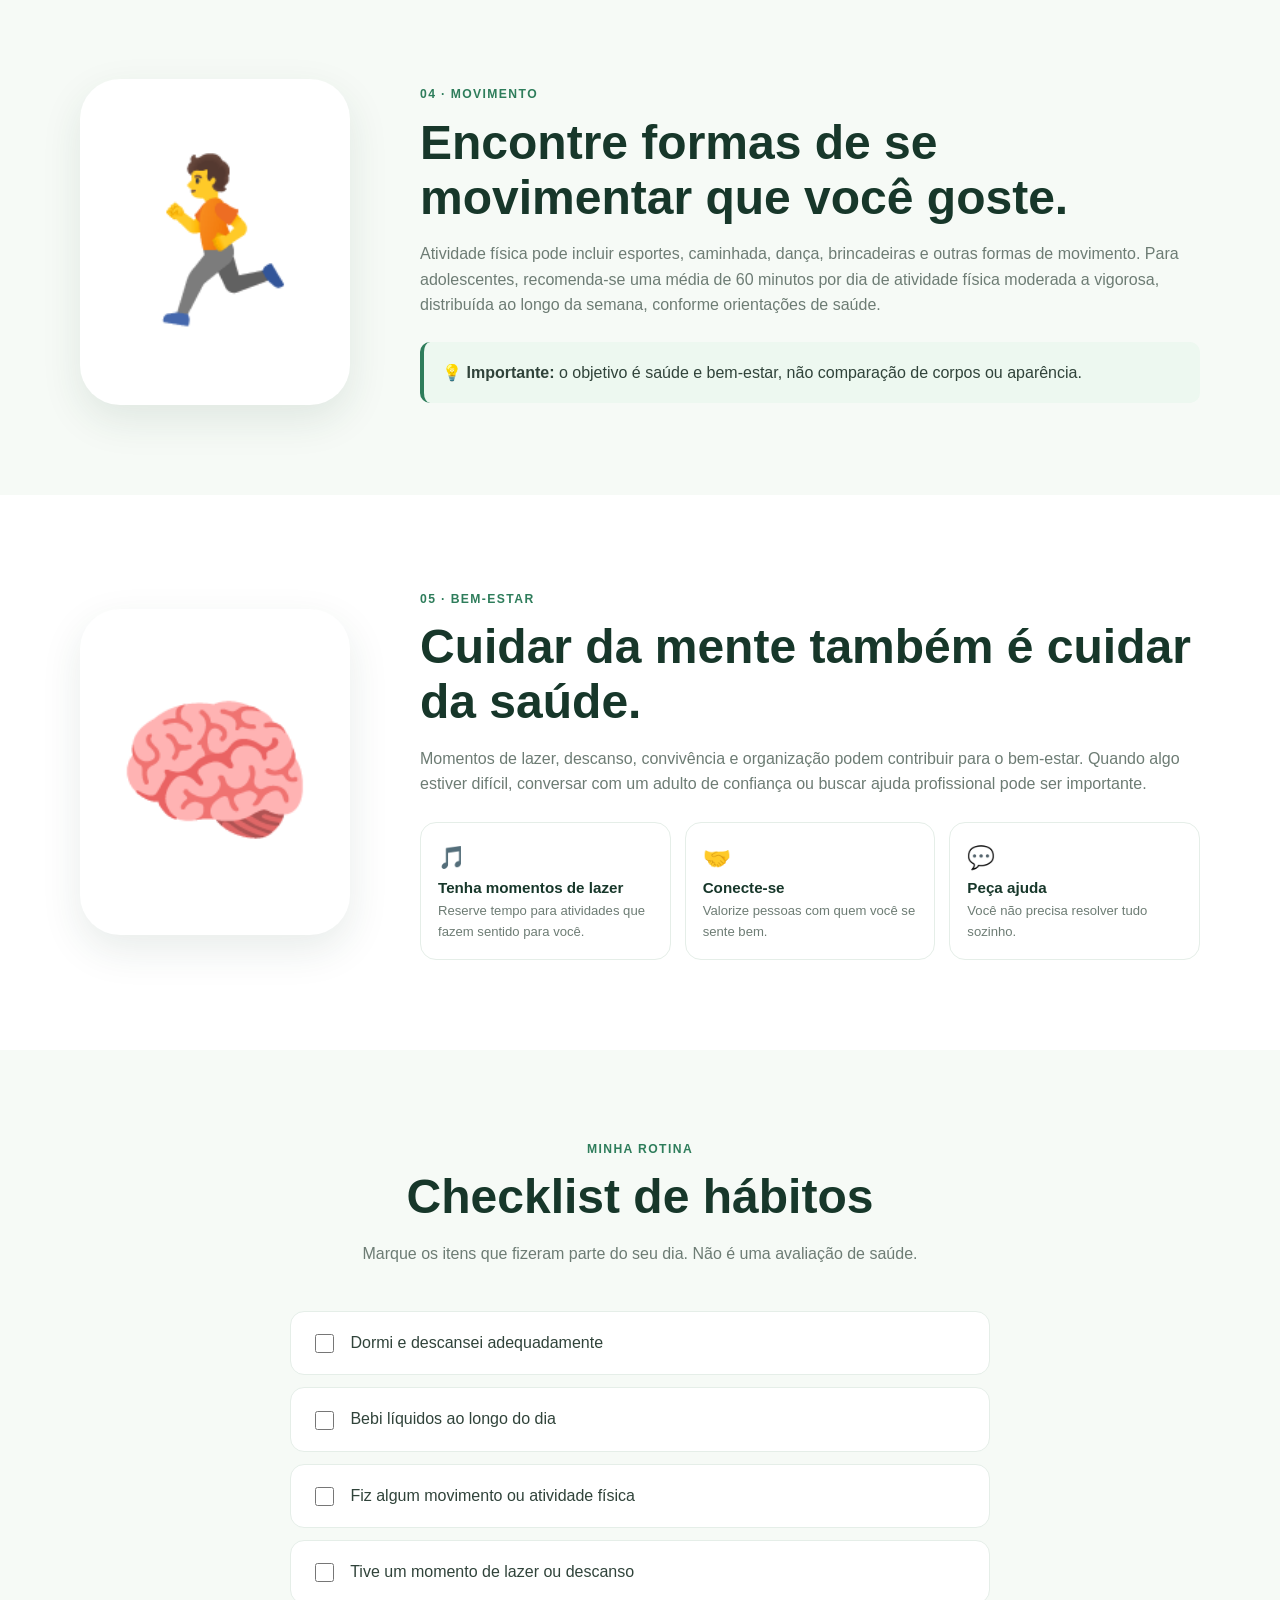
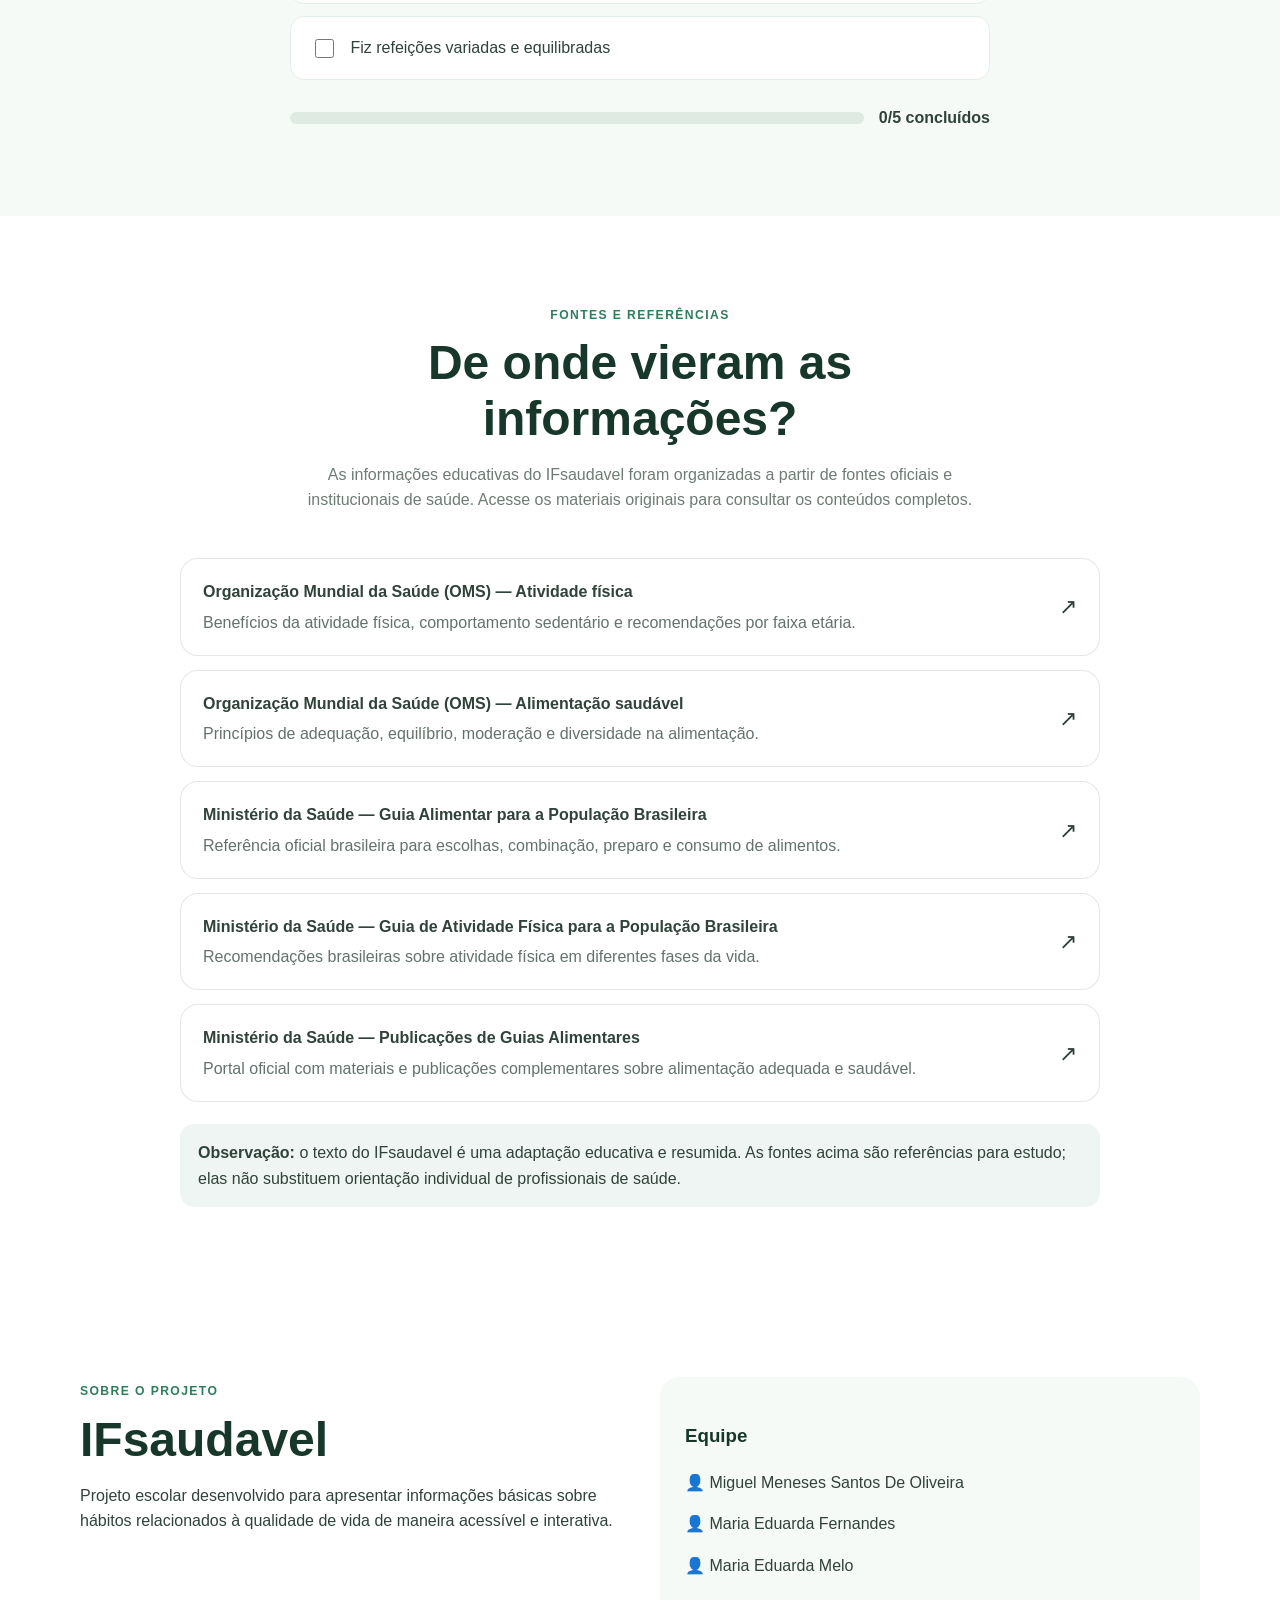
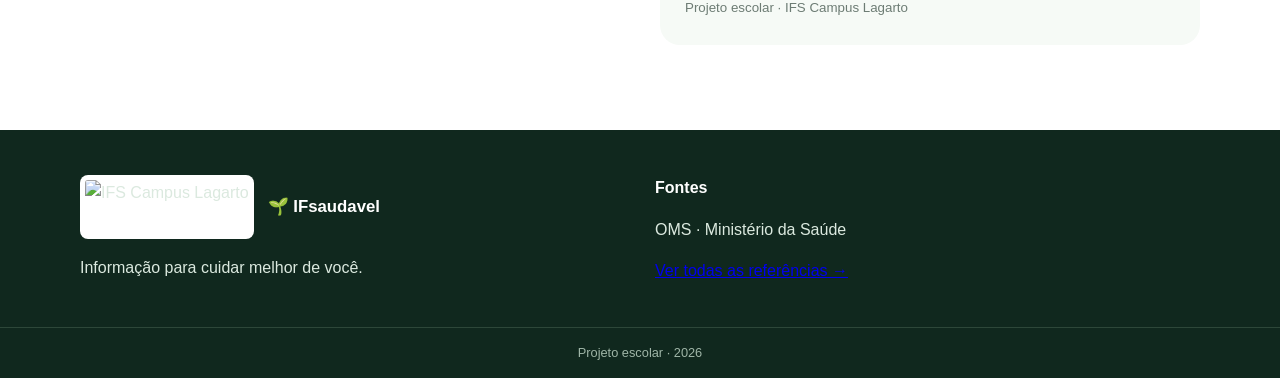
==== commit 353c47c7: "Add files via upload" ====
--- a/index.html
+++ b/index.html
@@ -13,7 +13,8 @@
     <a class="logo" href="#inicio"><img src="https://www.ifs.edu.br/images/Ascom_Lagarto/2023/ABRIL/Marca_IFS_-_Campus_Lagarto_vertical-01.png" alt="IFS Campus Lagarto" class="ifs-logo-header"><span>🌱</span> IFsaudavel</a>
     <button class="menu-btn" aria-label="Abrir menu">☰</button>
     <nav class="menu">
-      <a href="#inicio">Início</a><a href="#alimentacao">Alimentação</a><a href="#hidratacao">Hidratação</a><a href="#sono">Sono</a><a href="#movimento">Movimento</a><a href="#bem-estar">Bem-estar</a><a href="#quiz">Quiz</a>
+      <a href="#inicio">Início</a><a href="#alimentacao">Alimentação</a><a href="#hidratacao">Hidratação</a><a href="#sono">Sono</a><a href="#movimento">Movimento</a><a href="#bem-estar">Bem-estar</a><a href="quiz.html">Quiz</a><a href="#fontes">Fontes</a>
+      <a href="avaliacao.html">Avaliação</a>
     </nav>
   </div>
 </header>
@@ -25,7 +26,7 @@
       <span class="tag">PROJETO ESCOLAR</span>
       <h1>Pequenas atitudes podem transformar sua <span>qualidade de vida.</span></h1>
       <p>Um espaço educativo para conhecer hábitos relacionados à alimentação, hidratação, sono, movimento e bem-estar.</p>
-      <div class="buttons"><a class="btn primary" href="#conteudos">Explorar conteúdos</a><a class="btn secondary" href="#quiz">Fazer o quiz</a></div>
+      <div class="buttons"><a class="btn primary" href="#conteudos">Explorar conteúdos</a></div>
     </div>
     <div class="hero-card"><div class="plant">🌿</div><h3>Cuide da sua rotina</h3><p>Saúde é construída por escolhas possíveis e equilibradas no dia a dia.</p><div class="mini-stats"><div><strong>5</strong><small>temas</small></div><div><strong>10</strong><small>perguntas</small></div><div><strong>1</strong><small>objetivo: aprender</small></div></div></div>
   </div></div>
@@ -54,12 +55,14 @@
 
 <section id="checklist" class="section soft"><div class="container"><div class="section-title"><span class="tag">MINHA ROTINA</span><h2>Checklist de hábitos</h2><p>Marque os itens que fizeram parte do seu dia. Não é uma avaliação de saúde.</p></div><div class="checklist"><label><input type="checkbox"> Dormi e descansei adequadamente</label><label><input type="checkbox"> Bebi líquidos ao longo do dia</label><label><input type="checkbox"> Fiz algum movimento ou atividade física</label><label><input type="checkbox"> Tive um momento de lazer ou descanso</label><label><input type="checkbox"> Fiz refeições variadas e equilibradas</label></div><div class="progress"><div class="progress-bar"><span id="progressBar"></span></div><strong id="progressText">0/5 concluídos</strong></div></div></section>
 
-<section id="quiz" class="quiz-section"><div class="container quiz-box"><div class="section-title"><span class="tag">DESAFIO</span><h2>Quiz IFsaudavel</h2><p>Teste o que você aprendeu.</p></div><div id="quizArea"></div></div></section>
+
+
+<section id="fontes" class="section sources-section"><div class="container"><div class="section-title"><span class="tag">FONTES E REFERÊNCIAS</span><h2>De onde vieram as informações?</h2><p>As informações educativas do IFsaudavel foram organizadas a partir de fontes oficiais e institucionais de saúde. Acesse os materiais originais para consultar os conteúdos completos.</p></div><div class="source-list"><a class="source-item" href="https://www.who.int/news-room/fact-sheets/detail/physical-activity" target="_blank" rel="noopener noreferrer"><div><strong>Organização Mundial da Saúde (OMS) — Atividade física</strong><span>Benefícios da atividade física, comportamento sedentário e recomendações por faixa etária.</span></div><span>↗</span></a><a class="source-item" href="https://www.who.int/news-room/fact-sheets/detail/healthy-diet" target="_blank" rel="noopener noreferrer"><div><strong>Organização Mundial da Saúde (OMS) — Alimentação saudável</strong><span>Princípios de adequação, equilíbrio, moderação e diversidade na alimentação.</span></div><span>↗</span></a><a class="source-item" href="https://www.gov.br/saude/pt-br/assuntos/saude-brasil/publicacoes-para-promocao-a-saude/guia_alimentar_populacao_brasileira_2ed.pdf/view" target="_blank" rel="noopener noreferrer"><div><strong>Ministério da Saúde — Guia Alimentar para a População Brasileira</strong><span>Referência oficial brasileira para escolhas, combinação, preparo e consumo de alimentos.</span></div><span>↗</span></a><a class="source-item" href="https://www.gov.br/saude/pt-br/centrais-de-conteudo/publicacoes/guias-e-manuais/2021/guia-de-atividade-fisica-para-a-populacao-brasileira.pdf" target="_blank" rel="noopener noreferrer"><div><strong>Ministério da Saúde — Guia de Atividade Física para a População Brasileira</strong><span>Recomendações brasileiras sobre atividade física em diferentes fases da vida.</span></div><span>↗</span></a><a class="source-item" href="https://www.gov.br/saude/pt-br/composicao/saps/promocao-da-saude/guias-alimentares/publicacoes" target="_blank" rel="noopener noreferrer"><div><strong>Ministério da Saúde — Publicações de Guias Alimentares</strong><span>Portal oficial com materiais e publicações complementares sobre alimentação adequada e saudável.</span></div><span>↗</span></a></div><div class="source-note"><strong>Observação:</strong> o texto do IFsaudavel é uma adaptação educativa e resumida. As fontes acima são referências para estudo; elas não substituem orientação individual de profissionais de saúde.</div></div></section>
 
 <section id="sobre" class="section"><div class="container about"><div><span class="tag">SOBRE O PROJETO</span><h2>IFsaudavel</h2><p>Projeto escolar desenvolvido para apresentar informações básicas sobre hábitos relacionados à qualidade de vida de maneira acessível e interativa.</p></div><div class="team"><h3>Equipe</h3><p>👤 Miguel Meneses Santos De Oliveira</p><p>👤 Maria Eduarda Fernandes</p><p>👤 Maria Eduarda Melo</p><small>Projeto escolar · IFS Campus Lagarto</small></div></div></section>
 </main>
 
-<footer><div class="container footer-grid"><div><div class="footer-brand"><img src="https://www.ifs.edu.br/images/Ascom_Lagarto/2023/ABRIL/Marca_IFS_-_Campus_Lagarto_vertical-01.png" alt="IFS Campus Lagarto"><strong>🌱 IFsaudavel</strong></div><p>Informação para cuidar melhor de você.</p></div><div><strong>Referências sugeridas</strong><p>OMS · Ministério da Saúde · Sociedade Brasileira de Pediatria</p></div></div><div class="copyright">Projeto escolar · 2026</div></footer>
+<footer><div class="container footer-grid"><div><div class="footer-brand"><img src="https://www.ifs.edu.br/images/Ascom_Lagarto/2023/ABRIL/Marca_IFS_-_Campus_Lagarto_vertical-01.png" alt="IFS Campus Lagarto"><strong>🌱 IFsaudavel</strong></div><p>Informação para cuidar melhor de você.</p></div><div><strong>Fontes</strong><p>OMS · Ministério da Saúde</p><a href="#fontes">Ver todas as referências →</a></div></div><div class="copyright">Projeto escolar · 2026</div></footer>
 <script src="script.js"></script>
 </body>
 </html>
--- a/style.css
+++ b/style.css
@@ -1 +1,24 @@
 :root{--green:#2e7d5b;--green2:#4caf78;--dark:#17372a;--cream:#f6faf6;--text:#30433a;--muted:#6d7c74;--white:#fff;--shadow:0 15px 40px rgba(31,67,50,.10)}*{box-sizing:border-box;scroll-behavior:smooth}body{margin:0;font-family:Inter,Arial,sans-serif;color:var(--text);background:#fff;line-height:1.6}.container{width:min(1120px,92%);margin:auto}.header{position:sticky;top:0;z-index:20;background:rgba(255,255,255,.94);backdrop-filter:blur(12px);border-bottom:1px solid #e8eee9}.nav{height:72px;display:flex;align-items:center;justify-content:space-between}.logo{font-weight:800;display:flex;align-items:center;gap:10px;color:var(--dark);text-decoration:none;font-size:1.2rem}.logo span{font-size:1.4rem}.ifs-logo-header{height:42px;width:auto;object-fit:contain}.hero-wrap{position:relative}.ifs-badge{display:flex;align-items:center;gap:12px;background:#fff;border:1px solid #dfeae3;border-radius:14px;padding:10px 14px;box-shadow:0 8px 25px rgba(31,67,50,.07);width:max-content;max-width:100%;margin-bottom:30px;color:var(--dark);font-weight:700;font-size:.82rem}.ifs-badge img{height:52px;width:auto;object-fit:contain}.footer-brand{display:flex;align-items:center;gap:14px}.footer-brand img{height:64px;width:auto;background:#fff;border-radius:8px;padding:5px;object-fit:contain}.footer-brand strong{font-size:1.05rem}.menu{display:flex;gap:18px}.menu a{color:var(--text);text-decoration:none;font-size:.9rem;font-weight:600}.menu a:hover{color:var(--green)}.menu-btn{display:none;border:0;background:none;font-size:1.5rem}.hero{background:linear-gradient(135deg,#edf8f0,#f9fcf8);padding:90px 0 80px}.hero-grid{display:grid;grid-template-columns:1.3fr .7fr;gap:70px;align-items:center}.tag{display:inline-block;color:var(--green);font-weight:800;font-size:.76rem;letter-spacing:1.4px;margin-bottom:10px}.hero h1{font-size:clamp(2.4rem,5vw,4.5rem);line-height:1.08;color:var(--dark);margin:0 0 22px}.hero h1 span{color:var(--green)}.hero p{font-size:1.08rem;max-width:650px;color:var(--muted)}.buttons{display:flex;gap:12px;margin-top:28px;flex-wrap:wrap}.btn{border:0;border-radius:12px;padding:13px 20px;font-weight:800;text-decoration:none;cursor:pointer;display:inline-block;font-size:.95rem}.primary{background:var(--green);color:#fff}.secondary{background:#fff;color:var(--green);border:1px solid #cfe1d5}.hero-card{background:#fff;border-radius:28px;padding:35px;box-shadow:var(--shadow);text-align:center}.plant{font-size:6rem}.hero-card h3{font-size:1.5rem;color:var(--dark);margin:0}.hero-card p{font-size:.95rem}.mini-stats{display:grid;grid-template-columns:repeat(3,1fr);border-top:1px solid #edf1ee;padding-top:20px;margin-top:20px}.mini-stats strong,.mini-stats small{display:block}.mini-stats strong{color:var(--green);font-size:1.5rem}.mini-stats small{color:var(--muted)}.section{padding:85px 0}.soft,.alt{background:var(--cream)}.section-title{text-align:center;max-width:720px;margin:0 auto 45px}.section-title h2,.topic h2,.about h2{font-size:clamp(2rem,4vw,3rem);line-height:1.15;color:var(--dark);margin:0 0 12px}.section-title p{color:var(--muted)}.cards{display:grid;grid-template-columns:repeat(5,1fr);gap:16px}.card{padding:25px 20px;background:#fff;border:1px solid #e6eee8;border-radius:20px;text-decoration:none;color:inherit;transition:.2s;box-shadow:0 7px 20px rgba(0,0,0,.03)}.card:hover{transform:translateY(-5px);box-shadow:var(--shadow)}.icon{font-size:2.5rem}.card h3{color:var(--dark);margin:12px 0 5px}.card p{font-size:.9rem;color:var(--muted);min-height:75px}.card span{color:var(--green);font-weight:800;font-size:.85rem}.topic{padding:90px 0}.topic-grid{display:grid;grid-template-columns:.45fr 1.55fr;gap:70px;align-items:center}.topic-grid.reverse{grid-template-columns:.45fr 1.55fr}.topic-emoji{font-size:10rem;text-align:center;background:#fff;border-radius:40px;padding:35px;box-shadow:var(--shadow)}.topic p{color:var(--muted)}.tips{display:grid;grid-template-columns:repeat(3,1fr);gap:14px;margin-top:25px}.tips div{background:#fff;border:1px solid #e5eee8;border-radius:16px;padding:17px;font-size:1.4rem}.tips strong,.tips span{display:block}.tips strong{font-size:.95rem;color:var(--dark)}.tips span{font-size:.82rem;color:var(--muted)}.water-box{background:#fff;border-radius:20px;padding:24px;box-shadow:var(--shadow);margin-top:25px}.water-box h3{margin-top:0;color:var(--dark)}.message{font-weight:700!important;color:var(--green)!important}.notice{background:#edf8f0;border-left:4px solid var(--green);padding:18px;border-radius:10px;margin-top:24px}.checklist{max-width:700px;margin:auto;display:grid;gap:12px}.checklist label{background:#fff;padding:18px 20px;border-radius:14px;border:1px solid #e5eee8;cursor:pointer}.checklist input{width:19px;height:19px;margin-right:12px;vertical-align:middle;accent-color:var(--green)}.progress{max-width:700px;margin:25px auto 0;display:flex;align-items:center;gap:15px}.progress-bar{height:12px;background:#dfeae3;border-radius:99px;flex:1;overflow:hidden}.progress-bar span{display:block;height:100%;width:0;background:var(--green);transition:.3s}.quiz-section{padding:90px 0;background:#17372a;color:#fff}.quiz-box{max-width:850px}.quiz-section .section-title h2{color:#fff}.quiz-section .section-title p{color:#d2e2d8}.question{background:#fff;color:var(--text);padding:28px;border-radius:20px;margin-bottom:16px}.question h3{color:var(--dark);margin-top:0}.options{display:grid;gap:10px}.option{padding:13px 16px;border:1px solid #dfe8e2;background:#fff;border-radius:10px;text-align:left;cursor:pointer}.option:hover{border-color:var(--green)}.option.correct{background:#e9f7ed;border-color:var(--green)}.option.wrong{background:#fff0f0;border-color:#d66}.quiz-result{background:#edf8f0;color:var(--dark);padding:25px;border-radius:18px;text-align:center;margin-top:20px}.about{display:grid;grid-template-columns:1fr 1fr;gap:40px;align-items:start}.team{background:var(--cream);padding:25px;border-radius:20px}.team h3{color:var(--dark)}.team small{color:var(--muted)}footer{background:#10281e;color:#dbe9df;padding:45px 0 15px}.footer-grid{display:grid;grid-template-columns:1fr 1fr;gap:30px}.footer-grid strong{color:#fff}.copyright{text-align:center;border-top:1px solid #2d4739;margin-top:30px;padding-top:15px;font-size:.8rem;color:#9fb5a7}@media(max-width:900px){.cards{grid-template-columns:repeat(2,1fr)}.hero-grid,.topic-grid,.topic-grid.reverse,.about{grid-template-columns:1fr}.topic-emoji{font-size:6rem}.tips{grid-template-columns:1fr}.menu{display:none;position:absolute;top:72px;left:0;right:0;background:#fff;padding:18px 4%;flex-direction:column;border-bottom:1px solid #ddd}.menu.open{display:flex}.menu-btn{display:block}.hero{padding-top:55px}.footer-grid{grid-template-columns:1fr}}@media(max-width:520px){.cards{grid-template-columns:1fr}.hero h1{font-size:2.5rem}.section,.topic,.quiz-section{padding:60px 0}.hero-card{padding:25px}.topic-emoji{padding:20px}.progress{align-items:stretch;flex-direction:column}.mini-stats{gap:5px}}
+
+/* Fontes e referências */
+.source-list{display:grid;gap:14px;max-width:920px;margin:32px auto 0}
+.source-item{display:flex;align-items:center;justify-content:space-between;gap:20px;padding:20px 22px;border:1px solid rgba(30,70,50,.12);border-radius:18px;background:#fff;text-decoration:none;color:inherit;transition:transform .2s ease,box-shadow .2s ease}
+.source-item:hover{transform:translateY(-2px);box-shadow:0 10px 30px rgba(0,0,0,.07)}
+.source-item strong{display:block;margin-bottom:6px}
+.source-item span{display:block;line-height:1.5;opacity:.75}
+.source-item>span{font-size:22px;opacity:1;flex:none}
+.source-note{max-width:920px;margin:22px auto 0;padding:16px 18px;border-radius:14px;background:rgba(30,120,70,.07);line-height:1.6}
+
+/* Avaliação */
+.avaliacao-page{max-width:900px;margin:40px auto;padding:0 20px}
+.avaliacao-card{background:#fff;border-radius:18px;padding:28px;margin:20px 0;box-shadow:0 8px 25px rgba(0,0,0,.08)}
+.avaliacao-card h2{margin-top:0}
+.avaliacao-card label{display:block;margin:10px 0;padding:10px;border-radius:10px;cursor:pointer}
+.avaliacao-card input[type=radio]{margin-right:8px}
+.avaliacao-card textarea{width:100%;min-height:110px;box-sizing:border-box;padding:12px;border:1px solid #ddd;border-radius:10px;resize:vertical}
+.avaliacao-btn{border:0;border-radius:12px;padding:14px 24px;cursor:pointer;font-weight:700}
+
+/* Identidade visual da página de Avaliação */
+.menu a.active{color:var(--green);position:relative}.menu a.active::after{content:"";position:absolute;left:0;right:0;bottom:-8px;height:2px;background:var(--green);border-radius:9px}
+.avaliacao-hero{background:linear-gradient(135deg,#edf8f0 0%,#f8fcf8 60%,#e8f5ed 100%);padding:72px 0}.avaliacao-hero-inner{display:grid;grid-template-columns:1fr 280px;gap:55px;align-items:center}.avaliacao-hero h1{font-size:clamp(2.2rem,5vw,4rem);line-height:1.08;color:var(--dark);max-width:760px;margin:0 0 18px}.avaliacao-hero h1 span{color:var(--green)}.avaliacao-hero p{color:var(--muted);font-size:1.08rem;max-width:680px}.feedback-card{background:#fff;border:1px solid #dfeae3;border-radius:28px;padding:32px 25px;text-align:center;box-shadow:var(--shadow)}.feedback-icon{font-size:3.4rem;margin-bottom:10px}.feedback-card strong,.feedback-card span{display:block}.feedback-card strong{font-size:1.15rem;color:var(--dark)}.feedback-card span{color:var(--muted);font-size:.9rem;margin-top:4px}.avaliacao-grid{display:grid;grid-template-columns:1fr 1fr;gap:18px}.avaliacao-card{position:relative;background:#fff;border:1px solid #e2ebe5;border-radius:22px;padding:30px;box-shadow:0 8px 24px rgba(31,67,50,.06);margin:0}.avaliacao-card.full{grid-column:1/-1}.avaliacao-card h2{color:var(--dark);font-size:1.08rem;margin:4px 0 18px}.q-number{display:inline-flex;align-items:center;justify-content:center;width:36px;height:36px;border-radius:11px;background:#edf8f0;color:var(--green);font-weight:900;font-size:.82rem}.choice-grid{display:grid;grid-template-columns:1fr 1fr;gap:10px}.choice-grid label{margin:0;padding:0;display:flex;align-items:center;cursor:pointer}.choice-grid input{position:absolute;opacity:0}.choice-grid label span{display:block;width:100%;padding:12px 14px;border:1px solid #dfe8e2;border-radius:12px;background:#fff;color:var(--text);font-size:.92rem;transition:.18s}.choice-grid label:hover span{border-color:#a8cdb5;transform:translateY(-1px)}.choice-grid input:checked+span{border-color:var(--green);background:#edf8f0;color:var(--dark);font-weight:700;box-shadow:0 0 0 2px rgba(46,125,91,.08)}.helper{color:var(--muted);font-size:.9rem;margin-top:-8px}.avaliacao-card textarea{width:100%;min-height:125px;padding:15px 16px;border:1px solid #dfe8e2;border-radius:14px;background:#fbfdfb;color:var(--text);font:inherit;resize:vertical;outline:none}.avaliacao-card textarea:focus{border-color:var(--green);box-shadow:0 0 0 3px rgba(46,125,91,.09)}.nota-wrap{display:flex;align-items:center;gap:22px}.nota-wrap input{flex:1;accent-color:var(--green)}.nota-num{min-width:80px;text-align:center;background:#edf8f0;border-radius:15px;padding:10px}.nota-num strong{font-size:1.8rem;color:var(--green);line-height:1}.nota-num small{color:var(--muted)}.submit-area{text-align:center;padding:32px 0 10px}.avaliacao-btn{border:0;border-radius:13px;padding:15px 25px;background:var(--green);color:#fff;font-weight:800;font-size:1rem;cursor:pointer;box-shadow:0 9px 22px rgba(46,125,91,.18);transition:.2s}.avaliacao-btn:hover{transform:translateY(-2px);background:#246a4d}.avaliacao-btn span{font-size:1.2rem;margin-left:7px}.submit-area p{color:var(--muted);font-size:.84rem;margin-top:13px}.success-box{max-width:760px;margin:30px auto 0;padding:30px;border-radius:22px;background:#edf8f0;border:1px solid #cfe1d5;display:flex;gap:20px;align-items:flex-start;color:var(--dark)}.success-box>div:first-child{font-size:2.5rem}.success-box h2{margin:0 0 5px}.success-box p{color:var(--muted);margin-top:0}.success-box .btn{margin-top:8px}
+@media(max-width:800px){.avaliacao-hero-inner{grid-template-columns:1fr}.feedback-card{max-width:320px}.avaliacao-grid{grid-template-columns:1fr}.avaliacao-card.full{grid-column:auto}.choice-grid{grid-template-columns:1fr}}
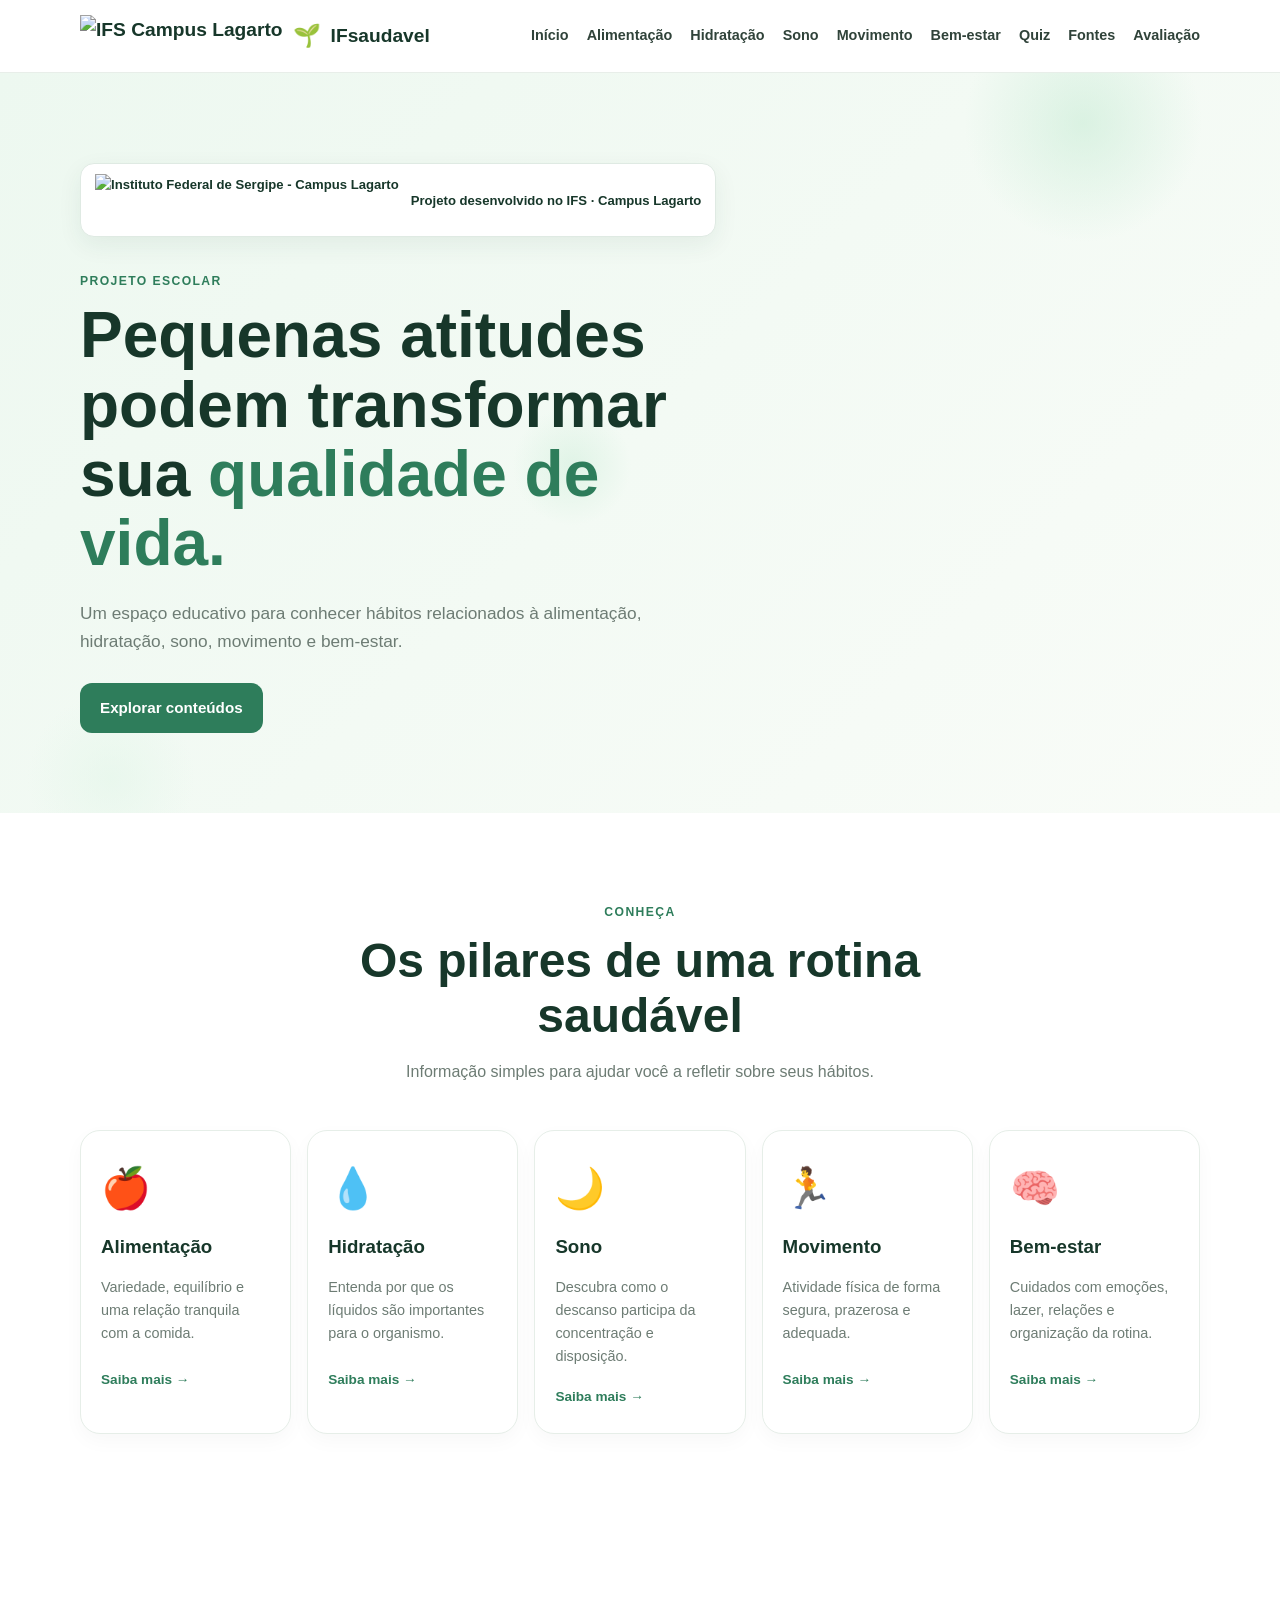
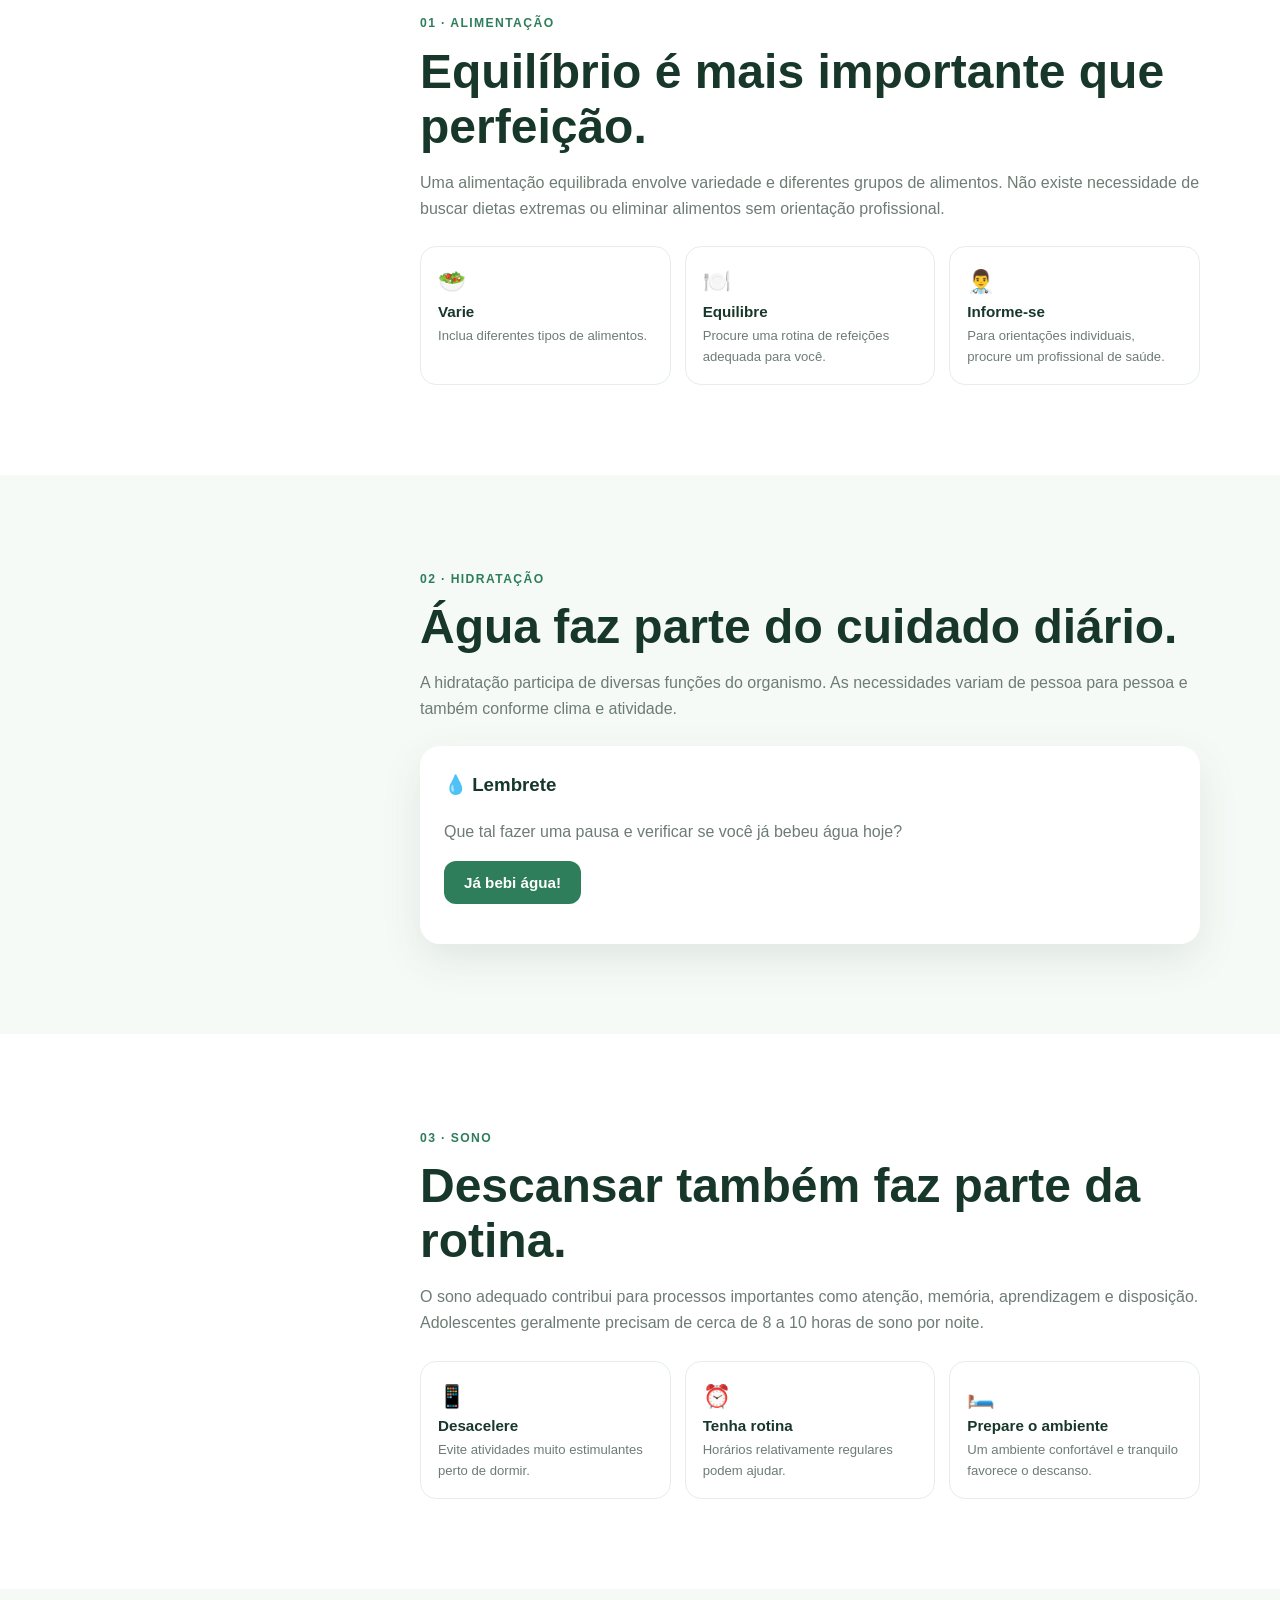
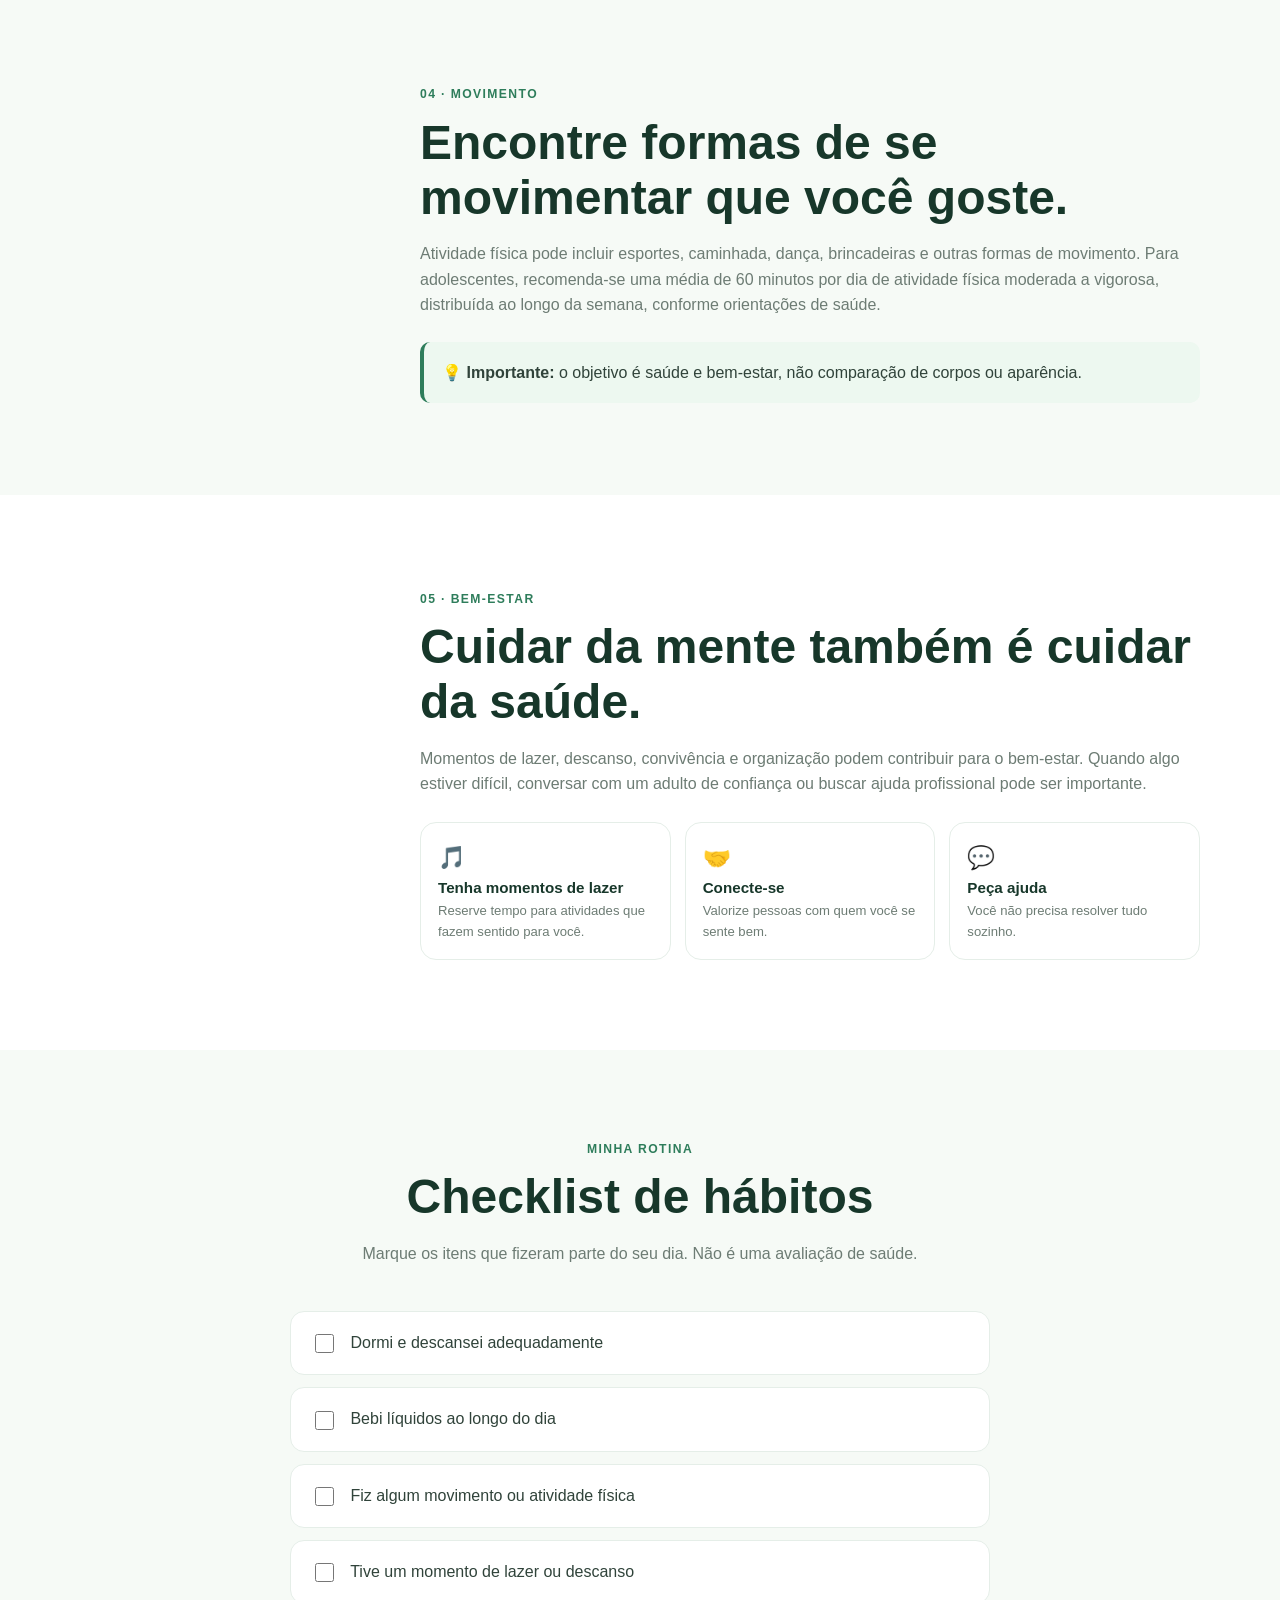
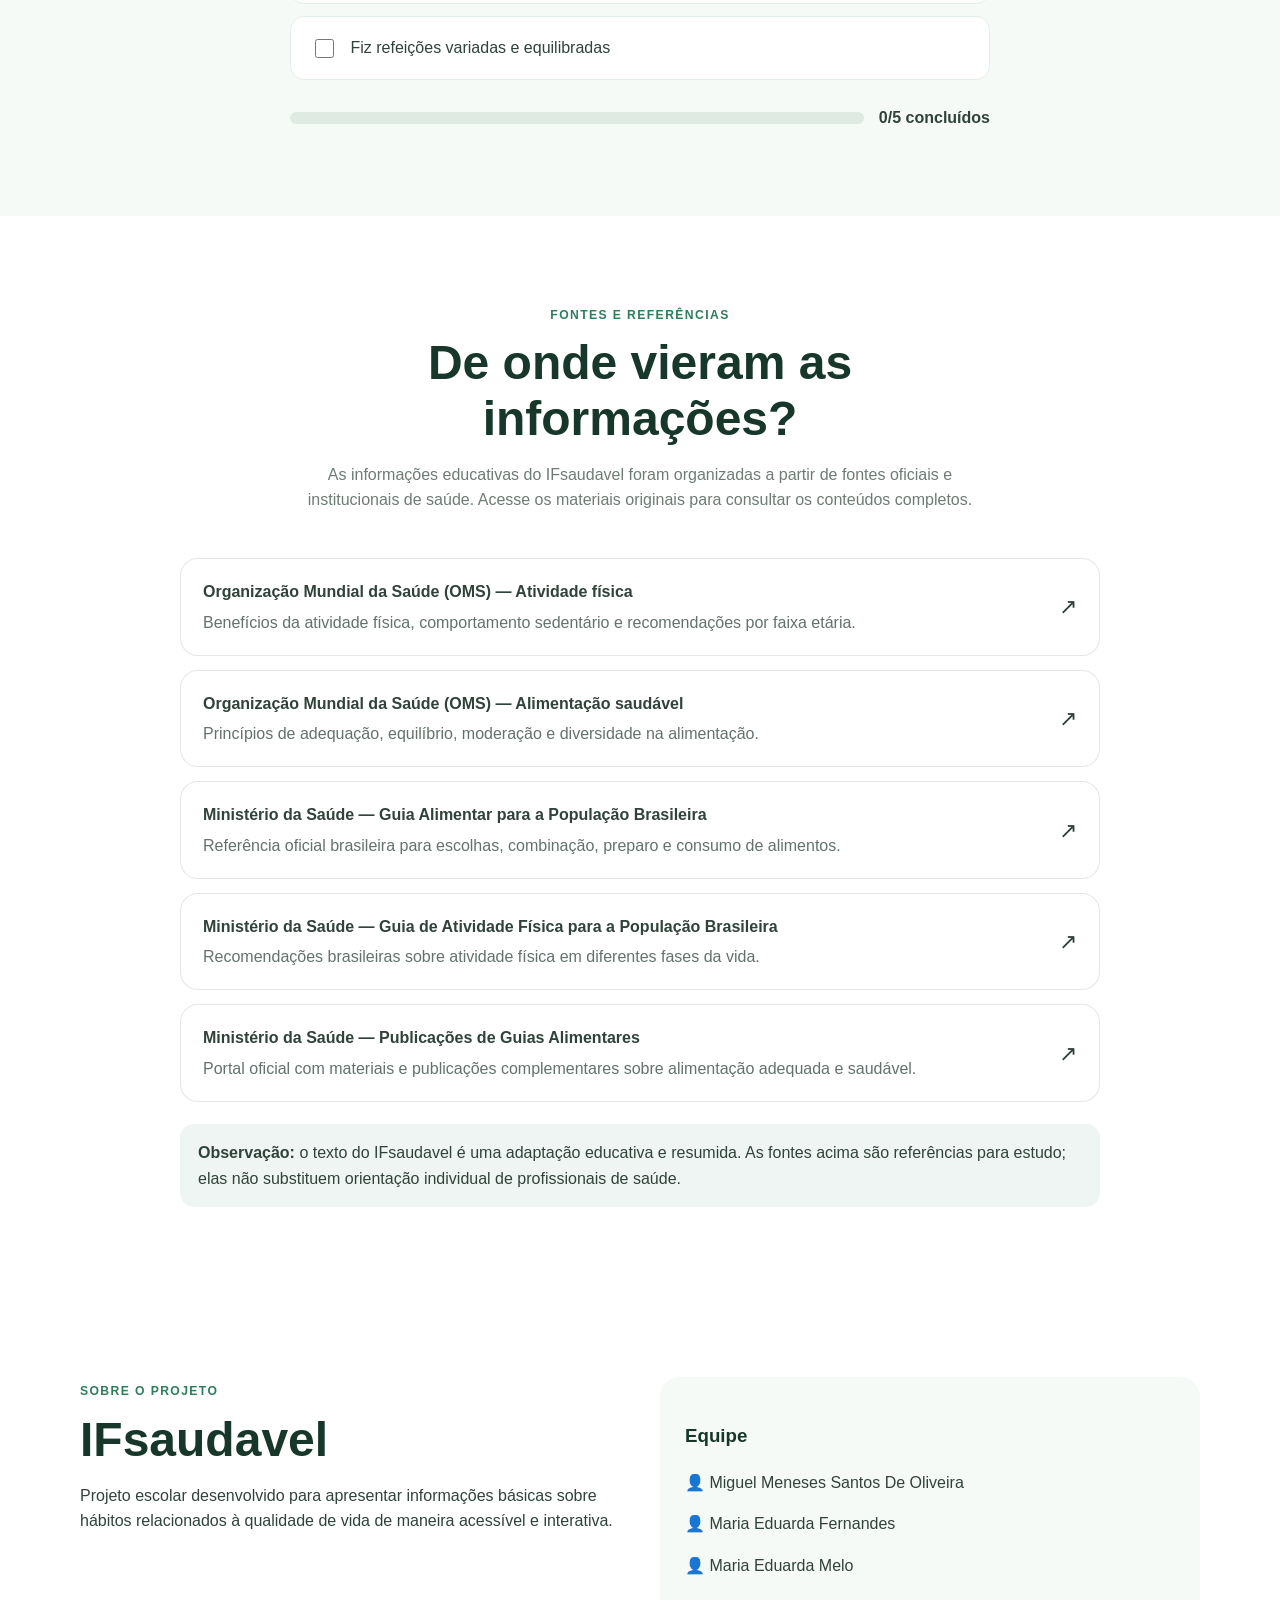
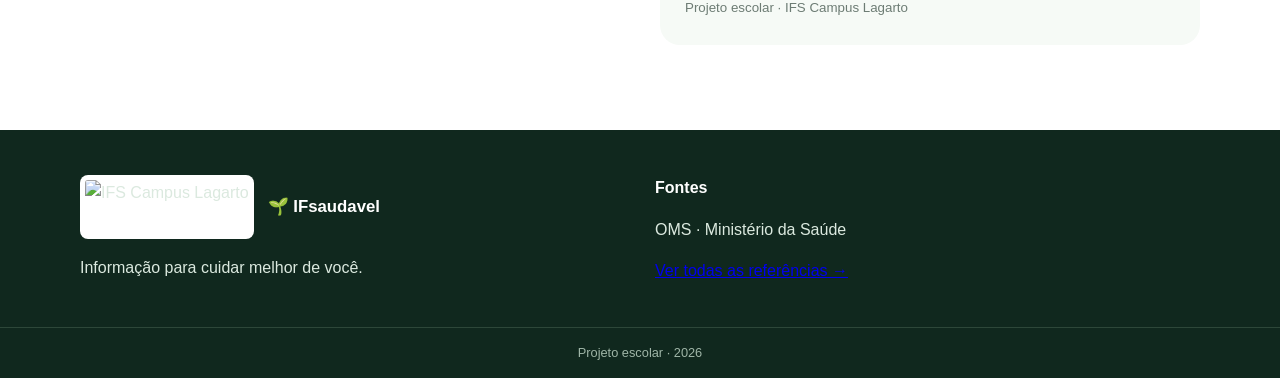
==== commit f5c0b500: "Add files via upload" ====
--- a/index.html
+++ b/index.html
@@ -5,6 +5,7 @@
 <meta name="viewport" content="width=device-width, initial-scale=1.0">
 <title>IFsaudavel | IFS Campus Lagarto</title>
 <meta name="description" content="Projeto escolar IFsaudavel do IFS Campus Lagarto: alimentação, hidratação, sono, movimento e bem-estar.">
+<link rel="icon" href="data:image/svg+xml,<svg xmlns=%22http://www.w3.org/2000/svg%22 viewBox=%220 0 100 100%22><text y=%22.9em%22 font-size=%2290%22>🌱</text></svg>">
 <link rel="stylesheet" href="style.css">
 </head>
 <body>
@@ -21,6 +22,7 @@
 
 <main>
 <section id="inicio" class="hero">
+  <div class="hero-blob b1" aria-hidden="true"></div><div class="hero-blob b2" aria-hidden="true"></div><div class="hero-blob b3" aria-hidden="true"></div>
   <div class="container hero-wrap"><div class="ifs-badge"><img src="https://www.ifs.edu.br/images/Ascom_Lagarto/2023/ABRIL/Marca_IFS_-_Campus_Lagarto_vertical-01.png" alt="Instituto Federal de Sergipe - Campus Lagarto"><span>Projeto desenvolvido no IFS · Campus Lagarto</span></div><div class="hero-grid">
     <div>
       <span class="tag">PROJETO ESCOLAR</span>
@@ -28,13 +30,13 @@
       <p>Um espaço educativo para conhecer hábitos relacionados à alimentação, hidratação, sono, movimento e bem-estar.</p>
       <div class="buttons"><a class="btn primary" href="#conteudos">Explorar conteúdos</a></div>
     </div>
-    <div class="hero-card"><div class="plant">🌿</div><h3>Cuide da sua rotina</h3><p>Saúde é construída por escolhas possíveis e equilibradas no dia a dia.</p><div class="mini-stats"><div><strong>5</strong><small>temas</small></div><div><strong>10</strong><small>perguntas</small></div><div><strong>1</strong><small>objetivo: aprender</small></div></div></div>
+    <div class="hero-card reveal-scale"><div class="plant">🌿</div><h3>Cuide da sua rotina</h3><p>Saúde é construída por escolhas possíveis e equilibradas no dia a dia.</p><div class="mini-stats"><div><strong data-count="5">0</strong><small>temas</small></div><div><strong data-count="10">0</strong><small>perguntas</small></div><div><strong data-count="1">0</strong><small>objetivo: aprender</small></div></div></div>
   </div></div>
 </section>
 
 <section id="conteudos" class="section">
-<div class="container"><div class="section-title"><span class="tag">CONHEÇA</span><h2>Os pilares de uma rotina saudável</h2><p>Informação simples para ajudar você a refletir sobre seus hábitos.</p></div>
-<div class="cards">
+<div class="container"><div class="section-title reveal"><span class="tag">CONHEÇA</span><h2>Os pilares de uma rotina saudável</h2><p>Informação simples para ajudar você a refletir sobre seus hábitos.</p></div>
+<div class="cards stagger">
 <a class="card" href="#alimentacao"><div class="icon">🍎</div><h3>Alimentação</h3><p>Variedade, equilíbrio e uma relação tranquila com a comida.</p><span>Saiba mais →</span></a>
 <a class="card" href="#hidratacao"><div class="icon">💧</div><h3>Hidratação</h3><p>Entenda por que os líquidos são importantes para o organismo.</p><span>Saiba mais →</span></a>
 <a class="card" href="#sono"><div class="icon">🌙</div><h3>Sono</h3><p>Descubra como o descanso participa da concentração e disposição.</p><span>Saiba mais →</span></a>
@@ -43,26 +45,27 @@
 </div></div>
 </section>
 
-<section id="alimentacao" class="topic"><div class="container topic-grid"><div class="topic-emoji">🍎</div><div><span class="tag">01 · ALIMENTAÇÃO</span><h2>Equilíbrio é mais importante que perfeição.</h2><p>Uma alimentação equilibrada envolve variedade e diferentes grupos de alimentos. Não existe necessidade de buscar dietas extremas ou eliminar alimentos sem orientação profissional.</p><div class="tips"><div>🥗 <strong>Varie</strong><span>Inclua diferentes tipos de alimentos.</span></div><div>🍽️ <strong>Equilibre</strong><span>Procure uma rotina de refeições adequada para você.</span></div><div>👨‍⚕️ <strong>Informe-se</strong><span>Para orientações individuais, procure um profissional de saúde.</span></div></div></div></div></section>
+<section id="alimentacao" class="topic"><div class="container topic-grid"><div class="topic-emoji reveal-scale">🍎</div><div class="reveal"><span class="tag">01 · ALIMENTAÇÃO</span><h2>Equilíbrio é mais importante que perfeição.</h2><p>Uma alimentação equilibrada envolve variedade e diferentes grupos de alimentos. Não existe necessidade de buscar dietas extremas ou eliminar alimentos sem orientação profissional.</p><div class="tips stagger"><div>🥗 <strong>Varie</strong><span>Inclua diferentes tipos de alimentos.</span></div><div>🍽️ <strong>Equilibre</strong><span>Procure uma rotina de refeições adequada para você.</span></div><div>👨‍⚕️ <strong>Informe-se</strong><span>Para orientações individuais, procure um profissional de saúde.</span></div></div></div></div></section>
 
-<section id="hidratacao" class="topic alt"><div class="container topic-grid reverse"><div class="topic-emoji">💧</div><div><span class="tag">02 · HIDRATAÇÃO</span><h2>Água faz parte do cuidado diário.</h2><p>A hidratação participa de diversas funções do organismo. As necessidades variam de pessoa para pessoa e também conforme clima e atividade.</p><div class="water-box"><h3>💧 Lembrete</h3><p>Que tal fazer uma pausa e verificar se você já bebeu água hoje?</p><button id="waterBtn" class="btn primary">Já bebi água!</button><p id="waterMsg" class="message"></p></div></div></div></section>
+<section id="hidratacao" class="topic alt"><div class="container topic-grid reverse"><div class="topic-emoji reveal-scale">💧</div><div class="reveal"><span class="tag">02 · HIDRATAÇÃO</span><h2>Água faz parte do cuidado diário.</h2><p>A hidratação participa de diversas funções do organismo. As necessidades variam de pessoa para pessoa e também conforme clima e atividade.</p><div class="water-box"><h3>💧 Lembrete</h3><p>Que tal fazer uma pausa e verificar se você já bebeu água hoje?</p><button id="waterBtn" class="btn primary">Já bebi água!</button><p id="waterMsg" class="message"></p></div></div></div></section>
 
-<section id="sono" class="topic"><div class="container topic-grid"><div class="topic-emoji">🌙</div><div><span class="tag">03 · SONO</span><h2>Descansar também faz parte da rotina.</h2><p>O sono adequado contribui para processos importantes como atenção, memória, aprendizagem e disposição. Adolescentes geralmente precisam de cerca de 8 a 10 horas de sono por noite.</p><div class="tips"><div>📱 <strong>Desacelere</strong><span>Evite atividades muito estimulantes perto de dormir.</span></div><div>⏰ <strong>Tenha rotina</strong><span>Horários relativamente regulares podem ajudar.</span></div><div>🛏️ <strong>Prepare o ambiente</strong><span>Um ambiente confortável e tranquilo favorece o descanso.</span></div></div></div></div></section>
+<section id="sono" class="topic"><div class="container topic-grid"><div class="topic-emoji reveal-scale">🌙</div><div class="reveal"><span class="tag">03 · SONO</span><h2>Descansar também faz parte da rotina.</h2><p>O sono adequado contribui para processos importantes como atenção, memória, aprendizagem e disposição. Adolescentes geralmente precisam de cerca de 8 a 10 horas de sono por noite.</p><div class="tips stagger"><div>📱 <strong>Desacelere</strong><span>Evite atividades muito estimulantes perto de dormir.</span></div><div>⏰ <strong>Tenha rotina</strong><span>Horários relativamente regulares podem ajudar.</span></div><div>🛏️ <strong>Prepare o ambiente</strong><span>Um ambiente confortável e tranquilo favorece o descanso.</span></div></div></div></div></section>
 
-<section id="movimento" class="topic alt"><div class="container topic-grid reverse"><div class="topic-emoji">🏃</div><div><span class="tag">04 · MOVIMENTO</span><h2>Encontre formas de se movimentar que você goste.</h2><p>Atividade física pode incluir esportes, caminhada, dança, brincadeiras e outras formas de movimento. Para adolescentes, recomenda-se uma média de 60 minutos por dia de atividade física moderada a vigorosa, distribuída ao longo da semana, conforme orientações de saúde.</p><div class="notice">💡 <strong>Importante:</strong> o objetivo é saúde e bem-estar, não comparação de corpos ou aparência.</div></div></div></section>
+<section id="movimento" class="topic alt"><div class="container topic-grid reverse"><div class="topic-emoji reveal-scale">🏃</div><div class="reveal"><span class="tag">04 · MOVIMENTO</span><h2>Encontre formas de se movimentar que você goste.</h2><p>Atividade física pode incluir esportes, caminhada, dança, brincadeiras e outras formas de movimento. Para adolescentes, recomenda-se uma média de 60 minutos por dia de atividade física moderada a vigorosa, distribuída ao longo da semana, conforme orientações de saúde.</p><div class="notice">💡 <strong>Importante:</strong> o objetivo é saúde e bem-estar, não comparação de corpos ou aparência.</div></div></div></section>
 
-<section id="bem-estar" class="topic"><div class="container topic-grid"><div class="topic-emoji">🧠</div><div><span class="tag">05 · BEM-ESTAR</span><h2>Cuidar da mente também é cuidar da saúde.</h2><p>Momentos de lazer, descanso, convivência e organização podem contribuir para o bem-estar. Quando algo estiver difícil, conversar com um adulto de confiança ou buscar ajuda profissional pode ser importante.</p><div class="tips"><div>🎵 <strong>Tenha momentos de lazer</strong><span>Reserve tempo para atividades que fazem sentido para você.</span></div><div>🤝 <strong>Conecte-se</strong><span>Valorize pessoas com quem você se sente bem.</span></div><div>💬 <strong>Peça ajuda</strong><span>Você não precisa resolver tudo sozinho.</span></div></div></div></div></section>
+<section id="bem-estar" class="topic"><div class="container topic-grid"><div class="topic-emoji reveal-scale">🧠</div><div class="reveal"><span class="tag">05 · BEM-ESTAR</span><h2>Cuidar da mente também é cuidar da saúde.</h2><p>Momentos de lazer, descanso, convivência e organização podem contribuir para o bem-estar. Quando algo estiver difícil, conversar com um adulto de confiança ou buscar ajuda profissional pode ser importante.</p><div class="tips stagger"><div>🎵 <strong>Tenha momentos de lazer</strong><span>Reserve tempo para atividades que fazem sentido para você.</span></div><div>🤝 <strong>Conecte-se</strong><span>Valorize pessoas com quem você se sente bem.</span></div><div>💬 <strong>Peça ajuda</strong><span>Você não precisa resolver tudo sozinho.</span></div></div></div></div></section>
 
-<section id="checklist" class="section soft"><div class="container"><div class="section-title"><span class="tag">MINHA ROTINA</span><h2>Checklist de hábitos</h2><p>Marque os itens que fizeram parte do seu dia. Não é uma avaliação de saúde.</p></div><div class="checklist"><label><input type="checkbox"> Dormi e descansei adequadamente</label><label><input type="checkbox"> Bebi líquidos ao longo do dia</label><label><input type="checkbox"> Fiz algum movimento ou atividade física</label><label><input type="checkbox"> Tive um momento de lazer ou descanso</label><label><input type="checkbox"> Fiz refeições variadas e equilibradas</label></div><div class="progress"><div class="progress-bar"><span id="progressBar"></span></div><strong id="progressText">0/5 concluídos</strong></div></div></section>
+<section id="checklist" class="section soft"><div class="container"><div class="section-title reveal"><span class="tag">MINHA ROTINA</span><h2>Checklist de hábitos</h2><p>Marque os itens que fizeram parte do seu dia. Não é uma avaliação de saúde.</p></div><div class="checklist stagger"><label><input type="checkbox"> Dormi e descansei adequadamente</label><label><input type="checkbox"> Bebi líquidos ao longo do dia</label><label><input type="checkbox"> Fiz algum movimento ou atividade física</label><label><input type="checkbox"> Tive um momento de lazer ou descanso</label><label><input type="checkbox"> Fiz refeições variadas e equilibradas</label></div><div class="progress"><div class="progress-bar"><span id="progressBar"></span></div><strong id="progressText">0/5 concluídos</strong></div></div></section>
 
 
 
-<section id="fontes" class="section sources-section"><div class="container"><div class="section-title"><span class="tag">FONTES E REFERÊNCIAS</span><h2>De onde vieram as informações?</h2><p>As informações educativas do IFsaudavel foram organizadas a partir de fontes oficiais e institucionais de saúde. Acesse os materiais originais para consultar os conteúdos completos.</p></div><div class="source-list"><a class="source-item" href="https://www.who.int/news-room/fact-sheets/detail/physical-activity" target="_blank" rel="noopener noreferrer"><div><strong>Organização Mundial da Saúde (OMS) — Atividade física</strong><span>Benefícios da atividade física, comportamento sedentário e recomendações por faixa etária.</span></div><span>↗</span></a><a class="source-item" href="https://www.who.int/news-room/fact-sheets/detail/healthy-diet" target="_blank" rel="noopener noreferrer"><div><strong>Organização Mundial da Saúde (OMS) — Alimentação saudável</strong><span>Princípios de adequação, equilíbrio, moderação e diversidade na alimentação.</span></div><span>↗</span></a><a class="source-item" href="https://www.gov.br/saude/pt-br/assuntos/saude-brasil/publicacoes-para-promocao-a-saude/guia_alimentar_populacao_brasileira_2ed.pdf/view" target="_blank" rel="noopener noreferrer"><div><strong>Ministério da Saúde — Guia Alimentar para a População Brasileira</strong><span>Referência oficial brasileira para escolhas, combinação, preparo e consumo de alimentos.</span></div><span>↗</span></a><a class="source-item" href="https://www.gov.br/saude/pt-br/centrais-de-conteudo/publicacoes/guias-e-manuais/2021/guia-de-atividade-fisica-para-a-populacao-brasileira.pdf" target="_blank" rel="noopener noreferrer"><div><strong>Ministério da Saúde — Guia de Atividade Física para a População Brasileira</strong><span>Recomendações brasileiras sobre atividade física em diferentes fases da vida.</span></div><span>↗</span></a><a class="source-item" href="https://www.gov.br/saude/pt-br/composicao/saps/promocao-da-saude/guias-alimentares/publicacoes" target="_blank" rel="noopener noreferrer"><div><strong>Ministério da Saúde — Publicações de Guias Alimentares</strong><span>Portal oficial com materiais e publicações complementares sobre alimentação adequada e saudável.</span></div><span>↗</span></a></div><div class="source-note"><strong>Observação:</strong> o texto do IFsaudavel é uma adaptação educativa e resumida. As fontes acima são referências para estudo; elas não substituem orientação individual de profissionais de saúde.</div></div></section>
+<section id="fontes" class="section sources-section"><div class="container"><div class="section-title reveal"><span class="tag">FONTES E REFERÊNCIAS</span><h2>De onde vieram as informações?</h2><p>As informações educativas do IFsaudavel foram organizadas a partir de fontes oficiais e institucionais de saúde. Acesse os materiais originais para consultar os conteúdos completos.</p></div><div class="source-list stagger"><a class="source-item" href="https://www.who.int/news-room/fact-sheets/detail/physical-activity" target="_blank" rel="noopener noreferrer"><div><strong>Organização Mundial da Saúde (OMS) — Atividade física</strong><span>Benefícios da atividade física, comportamento sedentário e recomendações por faixa etária.</span></div><span>↗</span></a><a class="source-item" href="https://www.who.int/news-room/fact-sheets/detail/healthy-diet" target="_blank" rel="noopener noreferrer"><div><strong>Organização Mundial da Saúde (OMS) — Alimentação saudável</strong><span>Princípios de adequação, equilíbrio, moderação e diversidade na alimentação.</span></div><span>↗</span></a><a class="source-item" href="https://www.gov.br/saude/pt-br/assuntos/saude-brasil/publicacoes-para-promocao-a-saude/guia_alimentar_populacao_brasileira_2ed.pdf/view" target="_blank" rel="noopener noreferrer"><div><strong>Ministério da Saúde — Guia Alimentar para a População Brasileira</strong><span>Referência oficial brasileira para escolhas, combinação, preparo e consumo de alimentos.</span></div><span>↗</span></a><a class="source-item" href="https://www.gov.br/saude/pt-br/centrais-de-conteudo/publicacoes/guias-e-manuais/2021/guia-de-atividade-fisica-para-a-populacao-brasileira.pdf" target="_blank" rel="noopener noreferrer"><div><strong>Ministério da Saúde — Guia de Atividade Física para a População Brasileira</strong><span>Recomendações brasileiras sobre atividade física em diferentes fases da vida.</span></div><span>↗</span></a><a class="source-item" href="https://www.gov.br/saude/pt-br/composicao/saps/promocao-da-saude/guias-alimentares/publicacoes" target="_blank" rel="noopener noreferrer"><div><strong>Ministério da Saúde — Publicações de Guias Alimentares</strong><span>Portal oficial com materiais e publicações complementares sobre alimentação adequada e saudável.</span></div><span>↗</span></a></div><div class="source-note"><strong>Observação:</strong> o texto do IFsaudavel é uma adaptação educativa e resumida. As fontes acima são referências para estudo; elas não substituem orientação individual de profissionais de saúde.</div></div></section>
 
-<section id="sobre" class="section"><div class="container about"><div><span class="tag">SOBRE O PROJETO</span><h2>IFsaudavel</h2><p>Projeto escolar desenvolvido para apresentar informações básicas sobre hábitos relacionados à qualidade de vida de maneira acessível e interativa.</p></div><div class="team"><h3>Equipe</h3><p>👤 Miguel Meneses Santos De Oliveira</p><p>👤 Maria Eduarda Fernandes</p><p>👤 Maria Eduarda Melo</p><small>Projeto escolar · IFS Campus Lagarto</small></div></div></section>
+<section id="sobre" class="section"><div class="container about reveal"><div><span class="tag">SOBRE O PROJETO</span><h2>IFsaudavel</h2><p>Projeto escolar desenvolvido para apresentar informações básicas sobre hábitos relacionados à qualidade de vida de maneira acessível e interativa.</p></div><div class="team"><h3>Equipe</h3><p>👤 Miguel Meneses Santos De Oliveira</p><p>👤 Maria Eduarda Fernandes</p><p>👤 Maria Eduarda Melo</p><small>Projeto escolar · IFS Campus Lagarto</small></div></div></section>
 </main>
 
 <footer><div class="container footer-grid"><div><div class="footer-brand"><img src="https://www.ifs.edu.br/images/Ascom_Lagarto/2023/ABRIL/Marca_IFS_-_Campus_Lagarto_vertical-01.png" alt="IFS Campus Lagarto"><strong>🌱 IFsaudavel</strong></div><p>Informação para cuidar melhor de você.</p></div><div><strong>Fontes</strong><p>OMS · Ministério da Saúde</p><a href="#fontes">Ver todas as referências →</a></div></div><div class="copyright">Projeto escolar · 2026</div></footer>
+<button id="backToTop" class="back-to-top" aria-label="Voltar ao topo" type="button">↑</button>
 <script src="script.js"></script>
 </body>
 </html>
--- a/style.css
+++ b/style.css
@@ -22,3 +22,107 @@
 .menu a.active{color:var(--green);position:relative}.menu a.active::after{content:"";position:absolute;left:0;right:0;bottom:-8px;height:2px;background:var(--green);border-radius:9px}
 .avaliacao-hero{background:linear-gradient(135deg,#edf8f0 0%,#f8fcf8 60%,#e8f5ed 100%);padding:72px 0}.avaliacao-hero-inner{display:grid;grid-template-columns:1fr 280px;gap:55px;align-items:center}.avaliacao-hero h1{font-size:clamp(2.2rem,5vw,4rem);line-height:1.08;color:var(--dark);max-width:760px;margin:0 0 18px}.avaliacao-hero h1 span{color:var(--green)}.avaliacao-hero p{color:var(--muted);font-size:1.08rem;max-width:680px}.feedback-card{background:#fff;border:1px solid #dfeae3;border-radius:28px;padding:32px 25px;text-align:center;box-shadow:var(--shadow)}.feedback-icon{font-size:3.4rem;margin-bottom:10px}.feedback-card strong,.feedback-card span{display:block}.feedback-card strong{font-size:1.15rem;color:var(--dark)}.feedback-card span{color:var(--muted);font-size:.9rem;margin-top:4px}.avaliacao-grid{display:grid;grid-template-columns:1fr 1fr;gap:18px}.avaliacao-card{position:relative;background:#fff;border:1px solid #e2ebe5;border-radius:22px;padding:30px;box-shadow:0 8px 24px rgba(31,67,50,.06);margin:0}.avaliacao-card.full{grid-column:1/-1}.avaliacao-card h2{color:var(--dark);font-size:1.08rem;margin:4px 0 18px}.q-number{display:inline-flex;align-items:center;justify-content:center;width:36px;height:36px;border-radius:11px;background:#edf8f0;color:var(--green);font-weight:900;font-size:.82rem}.choice-grid{display:grid;grid-template-columns:1fr 1fr;gap:10px}.choice-grid label{margin:0;padding:0;display:flex;align-items:center;cursor:pointer}.choice-grid input{position:absolute;opacity:0}.choice-grid label span{display:block;width:100%;padding:12px 14px;border:1px solid #dfe8e2;border-radius:12px;background:#fff;color:var(--text);font-size:.92rem;transition:.18s}.choice-grid label:hover span{border-color:#a8cdb5;transform:translateY(-1px)}.choice-grid input:checked+span{border-color:var(--green);background:#edf8f0;color:var(--dark);font-weight:700;box-shadow:0 0 0 2px rgba(46,125,91,.08)}.helper{color:var(--muted);font-size:.9rem;margin-top:-8px}.avaliacao-card textarea{width:100%;min-height:125px;padding:15px 16px;border:1px solid #dfe8e2;border-radius:14px;background:#fbfdfb;color:var(--text);font:inherit;resize:vertical;outline:none}.avaliacao-card textarea:focus{border-color:var(--green);box-shadow:0 0 0 3px rgba(46,125,91,.09)}.nota-wrap{display:flex;align-items:center;gap:22px}.nota-wrap input{flex:1;accent-color:var(--green)}.nota-num{min-width:80px;text-align:center;background:#edf8f0;border-radius:15px;padding:10px}.nota-num strong{font-size:1.8rem;color:var(--green);line-height:1}.nota-num small{color:var(--muted)}.submit-area{text-align:center;padding:32px 0 10px}.avaliacao-btn{border:0;border-radius:13px;padding:15px 25px;background:var(--green);color:#fff;font-weight:800;font-size:1rem;cursor:pointer;box-shadow:0 9px 22px rgba(46,125,91,.18);transition:.2s}.avaliacao-btn:hover{transform:translateY(-2px);background:#246a4d}.avaliacao-btn span{font-size:1.2rem;margin-left:7px}.submit-area p{color:var(--muted);font-size:.84rem;margin-top:13px}.success-box{max-width:760px;margin:30px auto 0;padding:30px;border-radius:22px;background:#edf8f0;border:1px solid #cfe1d5;display:flex;gap:20px;align-items:flex-start;color:var(--dark)}.success-box>div:first-child{font-size:2.5rem}.success-box h2{margin:0 0 5px}.success-box p{color:var(--muted);margin-top:0}.success-box .btn{margin-top:8px}
 @media(max-width:800px){.avaliacao-hero-inner{grid-template-columns:1fr}.feedback-card{max-width:320px}.avaliacao-grid{grid-template-columns:1fr}.avaliacao-card.full{grid-column:auto}.choice-grid{grid-template-columns:1fr}}
+
+/* ============================================================
+   Animações e refinamentos visuais
+   ============================================================ */
+html{scroll-behavior:smooth}
+body{animation:pageFade .5s ease}
+@keyframes pageFade{from{opacity:0}to{opacity:1}}
+
+.header{transition:box-shadow .3s ease}
+.header.scrolled{box-shadow:0 10px 30px rgba(31,67,50,.09)}
+
+.menu a{position:relative}
+.menu a::after{content:"";position:absolute;left:0;bottom:-6px;width:0;height:2px;background:var(--green);border-radius:9px;transition:width .25s ease}
+.menu a:hover::after{width:100%}
+
+.btn{transition:transform .25s ease,box-shadow .25s ease,background-color .25s ease,border-color .25s ease,color .25s ease}
+.btn.primary:hover{transform:translateY(-3px);box-shadow:0 14px 30px rgba(46,125,91,.28)}
+.btn.secondary:hover{transform:translateY(-3px);border-color:var(--green);color:var(--green)}
+.btn:active{transform:translateY(0) scale(.97)}
+
+@keyframes pop{0%{transform:scale(1)}45%{transform:scale(1.06)}100%{transform:scale(1)}}
+.pop{animation:pop .4s ease}
+
+@keyframes fadeInUp{from{opacity:0;transform:translateY(16px)}to{opacity:1;transform:none}}
+.fade-in{animation:fadeInUp .5s ease}
+
+@keyframes shakeX{10%,90%{transform:translateX(-1px)}20%,80%{transform:translateX(2px)}30%,50%,70%{transform:translateX(-4px)}40%,60%{transform:translateX(4px)}}
+
+/* Revelar ao rolar a página */
+.reveal{opacity:0;transform:translateY(30px);transition:opacity .7s cubic-bezier(.2,.7,.2,1),transform .7s cubic-bezier(.2,.7,.2,1)}
+.reveal.visible{opacity:1;transform:none}
+.reveal-scale{opacity:0;transform:scale(.9);transition:opacity .6s ease,transform .6s ease}
+.reveal-scale.visible{opacity:1;transform:scale(1)}
+.stagger>*{opacity:0;transform:translateY(22px);transition:opacity .6s ease,transform .6s ease}
+.stagger.visible>*{opacity:1;transform:none}
+.stagger.visible>*:nth-child(1){transition-delay:.03s}
+.stagger.visible>*:nth-child(2){transition-delay:.09s}
+.stagger.visible>*:nth-child(3){transition-delay:.15s}
+.stagger.visible>*:nth-child(4){transition-delay:.21s}
+.stagger.visible>*:nth-child(5){transition-delay:.27s}
+.stagger.visible>*:nth-child(6){transition-delay:.33s}
+.stagger.visible>*:nth-child(7){transition-delay:.39s}
+.stagger.visible>*:nth-child(8){transition-delay:.45s}
+.stagger.visible>*:nth-child(9){transition-delay:.51s}
+.stagger.visible>*:nth-child(10){transition-delay:.57s}
+.stagger.visible>*:nth-child(11){transition-delay:.63s}
+.stagger.visible>*:nth-child(12){transition-delay:.69s}
+
+/* Bolhas decorativas no hero */
+.hero{position:relative;overflow:hidden}
+.hero-wrap{position:relative;z-index:1}
+.hero-blob{position:absolute;border-radius:50%;pointer-events:none;z-index:0;opacity:.6;animation:blobFloat 10s ease-in-out infinite}
+.hero-blob.b1{width:240px;height:240px;background:radial-gradient(circle,#c9ecd6,transparent 70%);top:-70px;right:6%}
+.hero-blob.b2{width:170px;height:170px;background:radial-gradient(circle,#e3f6e9,transparent 70%);bottom:-50px;left:2%;animation-delay:2.5s}
+.hero-blob.b3{width:120px;height:120px;background:radial-gradient(circle,#d3efdd,transparent 70%);top:45%;left:40%;animation-delay:5s}
+@keyframes blobFloat{0%,100%{transform:translate(0,0)}50%{transform:translate(14px,-18px)}}
+
+.plant{display:inline-block;animation:sway 4.5s ease-in-out infinite}
+@keyframes sway{0%,100%{transform:rotate(-6deg)}50%{transform:rotate(6deg)}}
+
+.topic-emoji{animation:emojiFloat 5s ease-in-out infinite}
+@keyframes emojiFloat{0%,100%{transform:translateY(0)}50%{transform:translateY(-10px)}}
+
+.card .icon{display:inline-block;transition:transform .35s cubic-bezier(.34,1.56,.64,1)}
+.card:hover .icon{transform:scale(1.18) rotate(-8deg)}
+
+.checklist label{transition:background .25s ease,border-color .25s ease,transform .2s ease}
+.checklist label:hover{transform:translateX(4px);border-color:#cfe1d5}
+.checklist label:has(input:checked){background:#edf8f0;border-color:#bfe0cc}
+
+.progress-bar span{background-image:linear-gradient(90deg,var(--green),var(--green2),var(--green));background-size:220% 100%;animation:shimmer 2.6s linear infinite}
+@keyframes shimmer{0%{background-position:0 0}100%{background-position:-220% 0}}
+
+.source-item>span{transition:transform .25s ease}
+.source-item:hover>span{transform:translateX(4px)}
+
+.feedback-icon{display:inline-block;animation:bounceSoft 3s ease-in-out infinite}
+@keyframes bounceSoft{0%,100%{transform:translateY(0)}50%{transform:translateY(-8px)}}
+
+/* Botão flutuante voltar ao topo */
+.back-to-top{position:fixed;right:20px;bottom:20px;width:46px;height:46px;border-radius:50%;background:var(--green);color:#fff;border:0;display:flex;align-items:center;justify-content:center;font-size:1.15rem;line-height:1;cursor:pointer;box-shadow:0 10px 25px rgba(31,67,50,.28);opacity:0;transform:translateY(14px) scale(.9);pointer-events:none;transition:opacity .3s ease,transform .3s ease,background .2s ease;z-index:30}
+.back-to-top.show{opacity:1;transform:none;pointer-events:auto}
+.back-to-top:hover{background:#246a4d}
+
+/* Quiz — feedback animado */
+.option.wrong,.quiz-option.wrong{animation:shakeX .4s ease}
+.option.correct,.quiz-option.correct{animation:pop .4s ease}
+.quiz-progress-line span{background-image:linear-gradient(90deg,var(--green),var(--green2),var(--green));background-size:220% 100%;animation:shimmer 2.6s linear infinite}
+.quiz-hero:after{animation:blobFloat 12s ease-in-out infinite}
+
+/* Avaliação — realces */
+.choice-grid input:checked+span{animation:pop .3s ease}
+#nota{-webkit-appearance:none;appearance:none;height:8px;border-radius:99px;background:#dfeae3;outline:none}
+#nota::-webkit-slider-thumb{-webkit-appearance:none;appearance:none;width:22px;height:22px;border-radius:50%;background:var(--green);cursor:pointer;box-shadow:0 4px 10px rgba(46,125,91,.35);transition:transform .2s ease}
+#nota::-webkit-slider-thumb:hover{transform:scale(1.15)}
+#nota::-moz-range-thumb{width:22px;height:22px;border-radius:50%;background:var(--green);border:0;cursor:pointer}
+.nota-num{transition:transform .15s ease}
+
+/* Respeita quem prefere menos movimento */
+@media (prefers-reduced-motion: reduce){
+  html{scroll-behavior:auto}
+  *,*::before,*::after{animation-duration:.001ms!important;animation-iteration-count:1!important;transition-duration:.001ms!important;scroll-behavior:auto!important}
+  .reveal,.reveal-scale,.stagger>*{opacity:1!important;transform:none!important}
+}
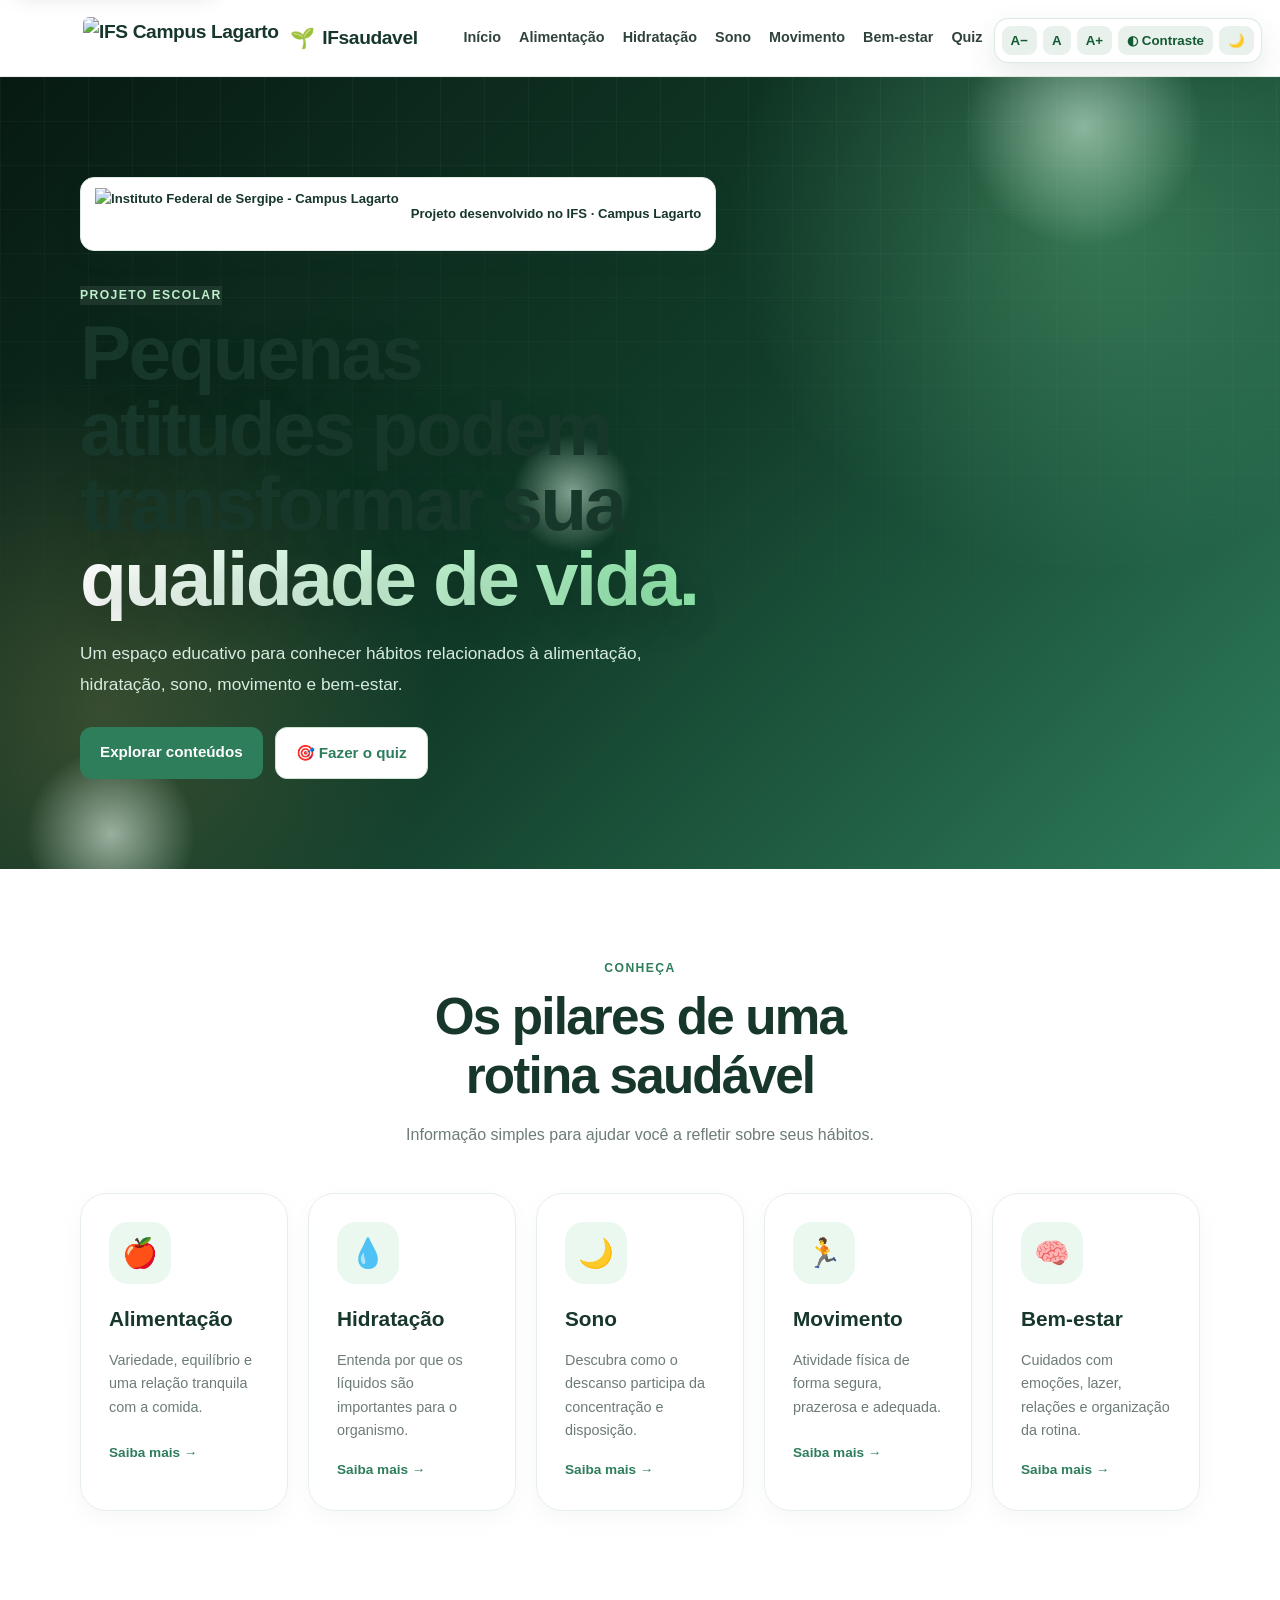
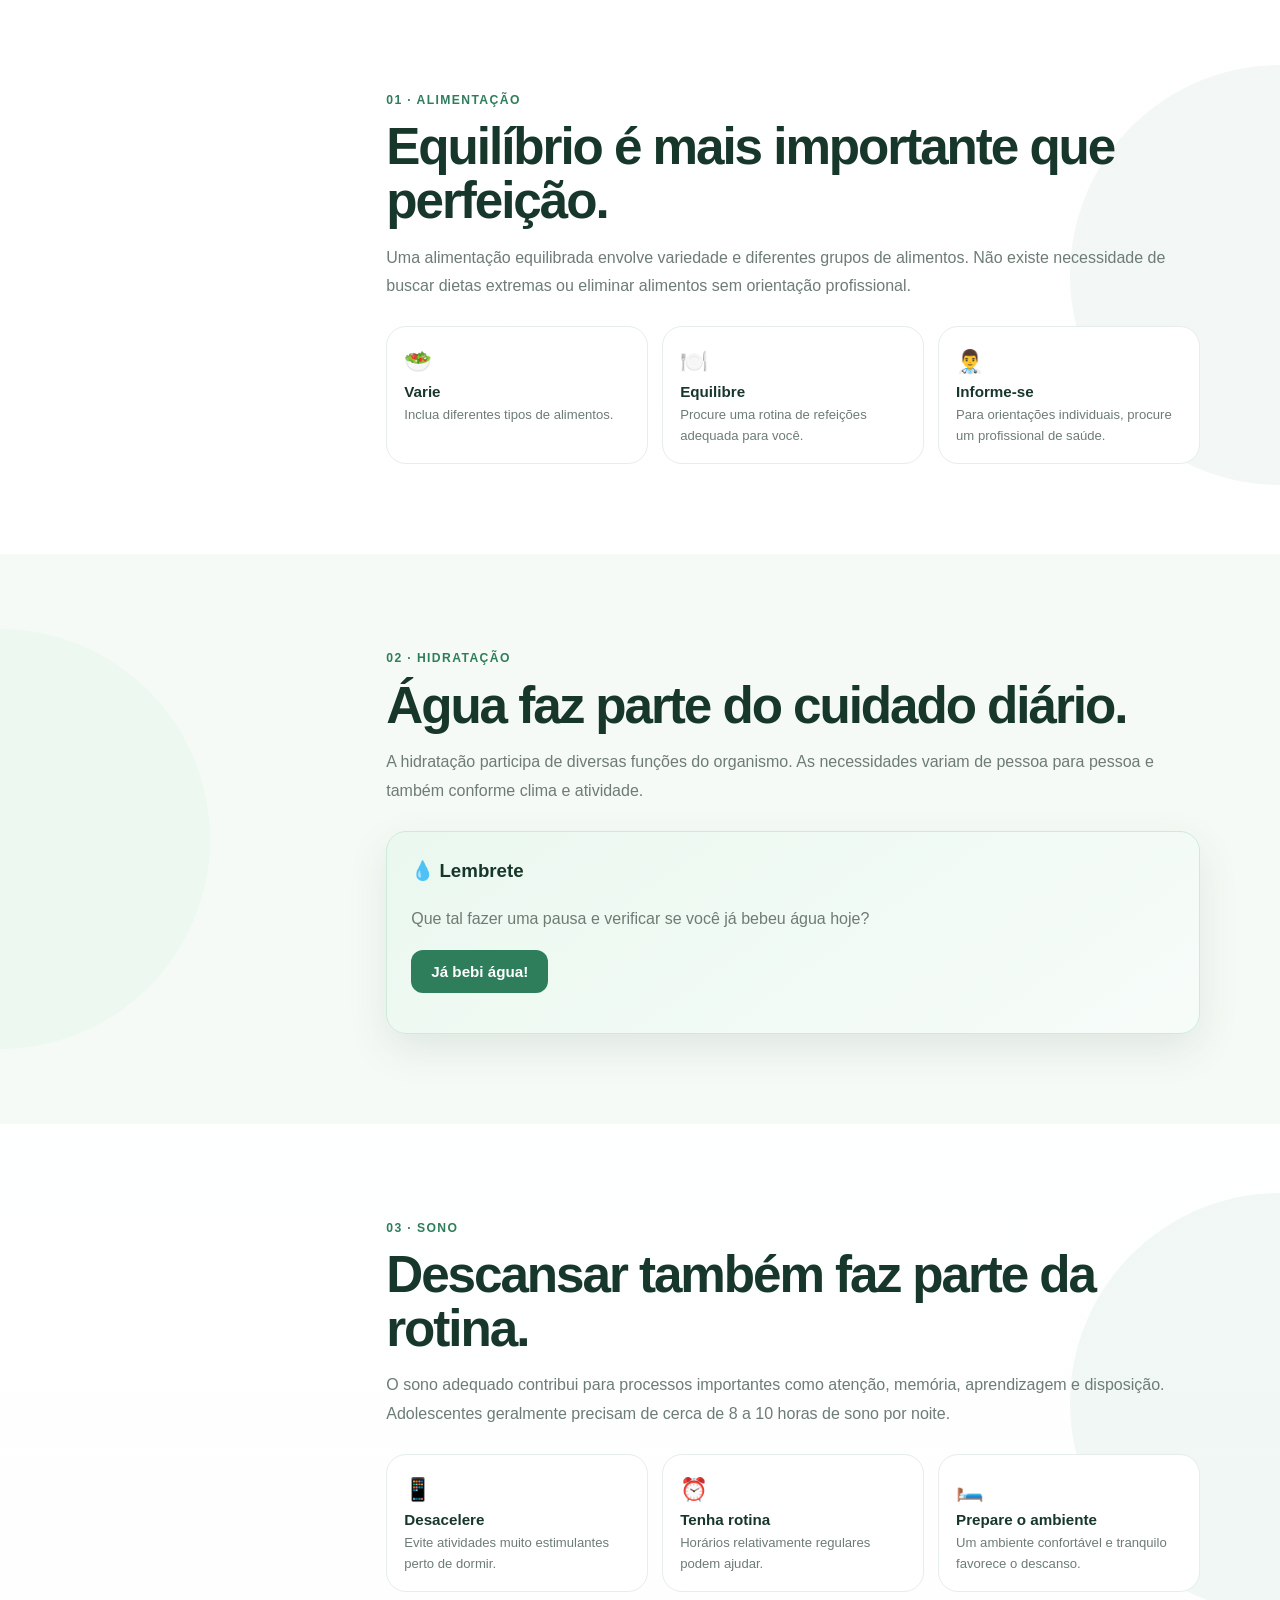
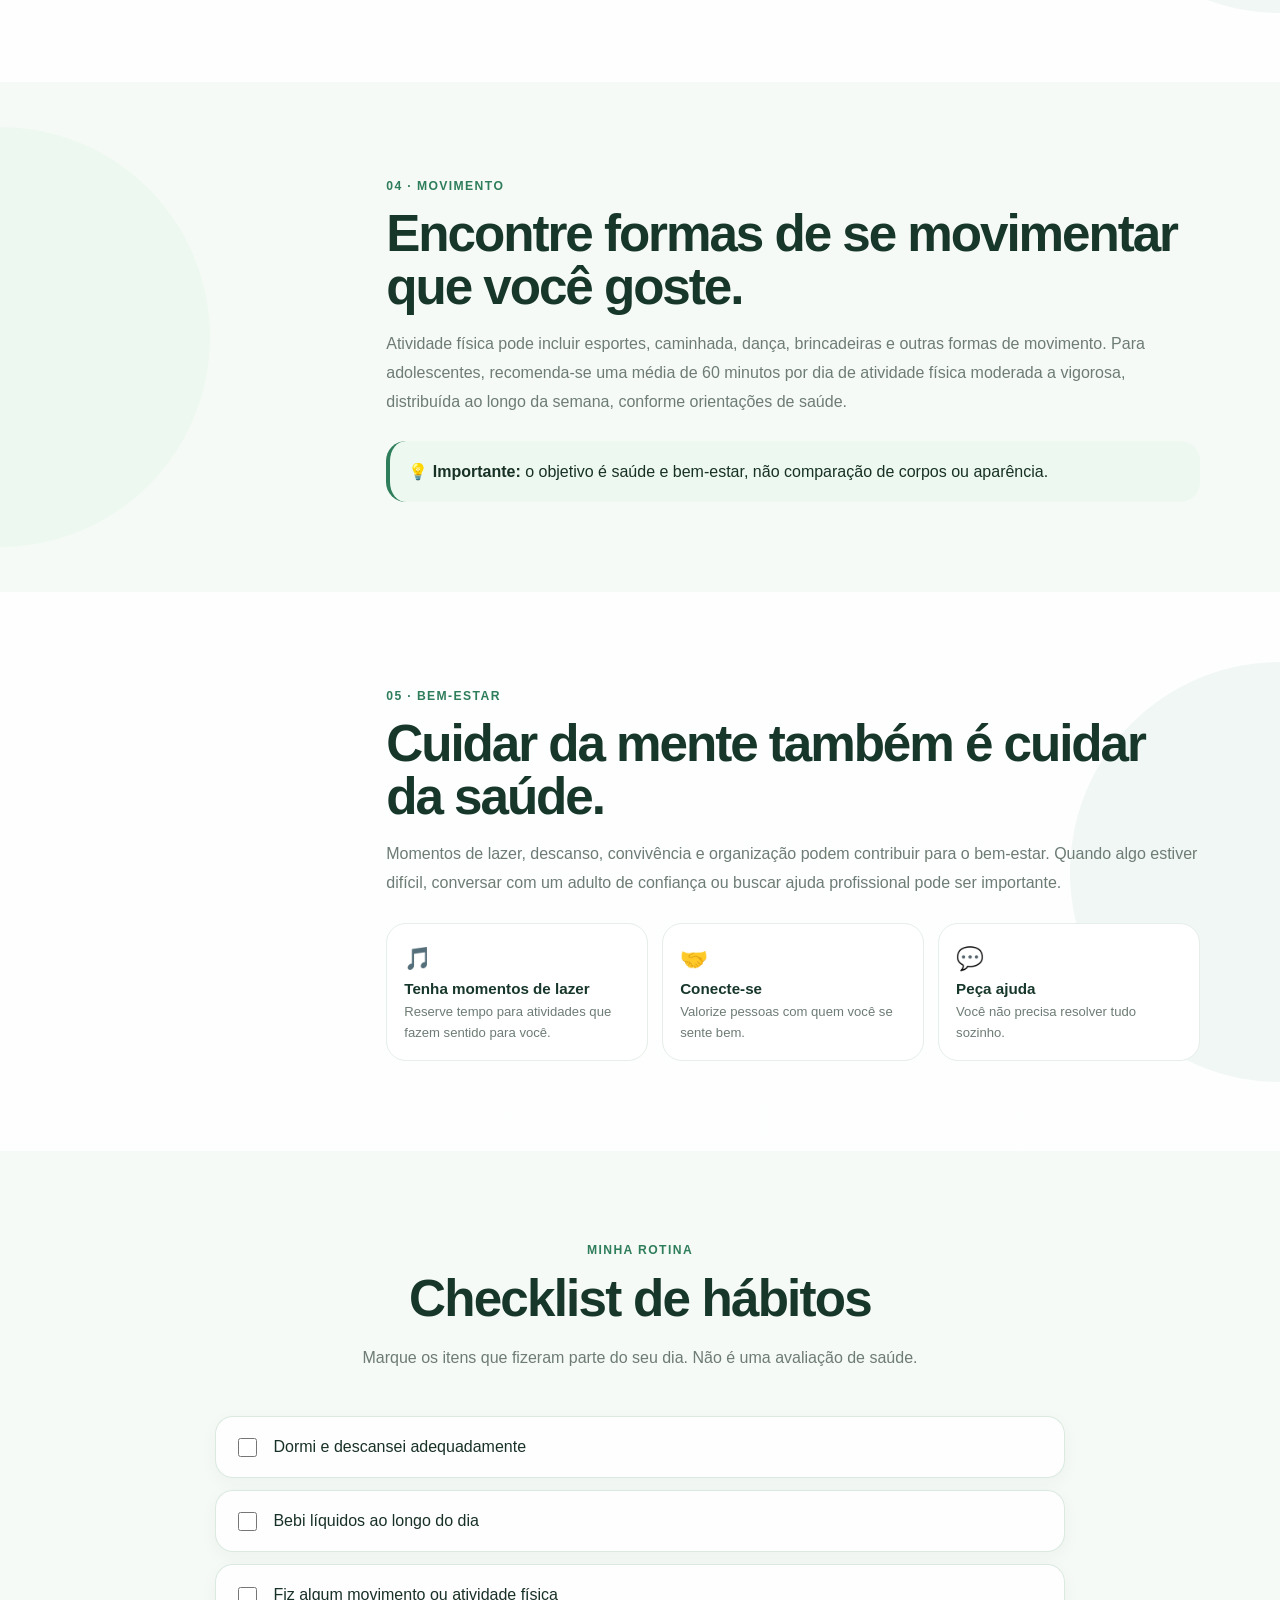
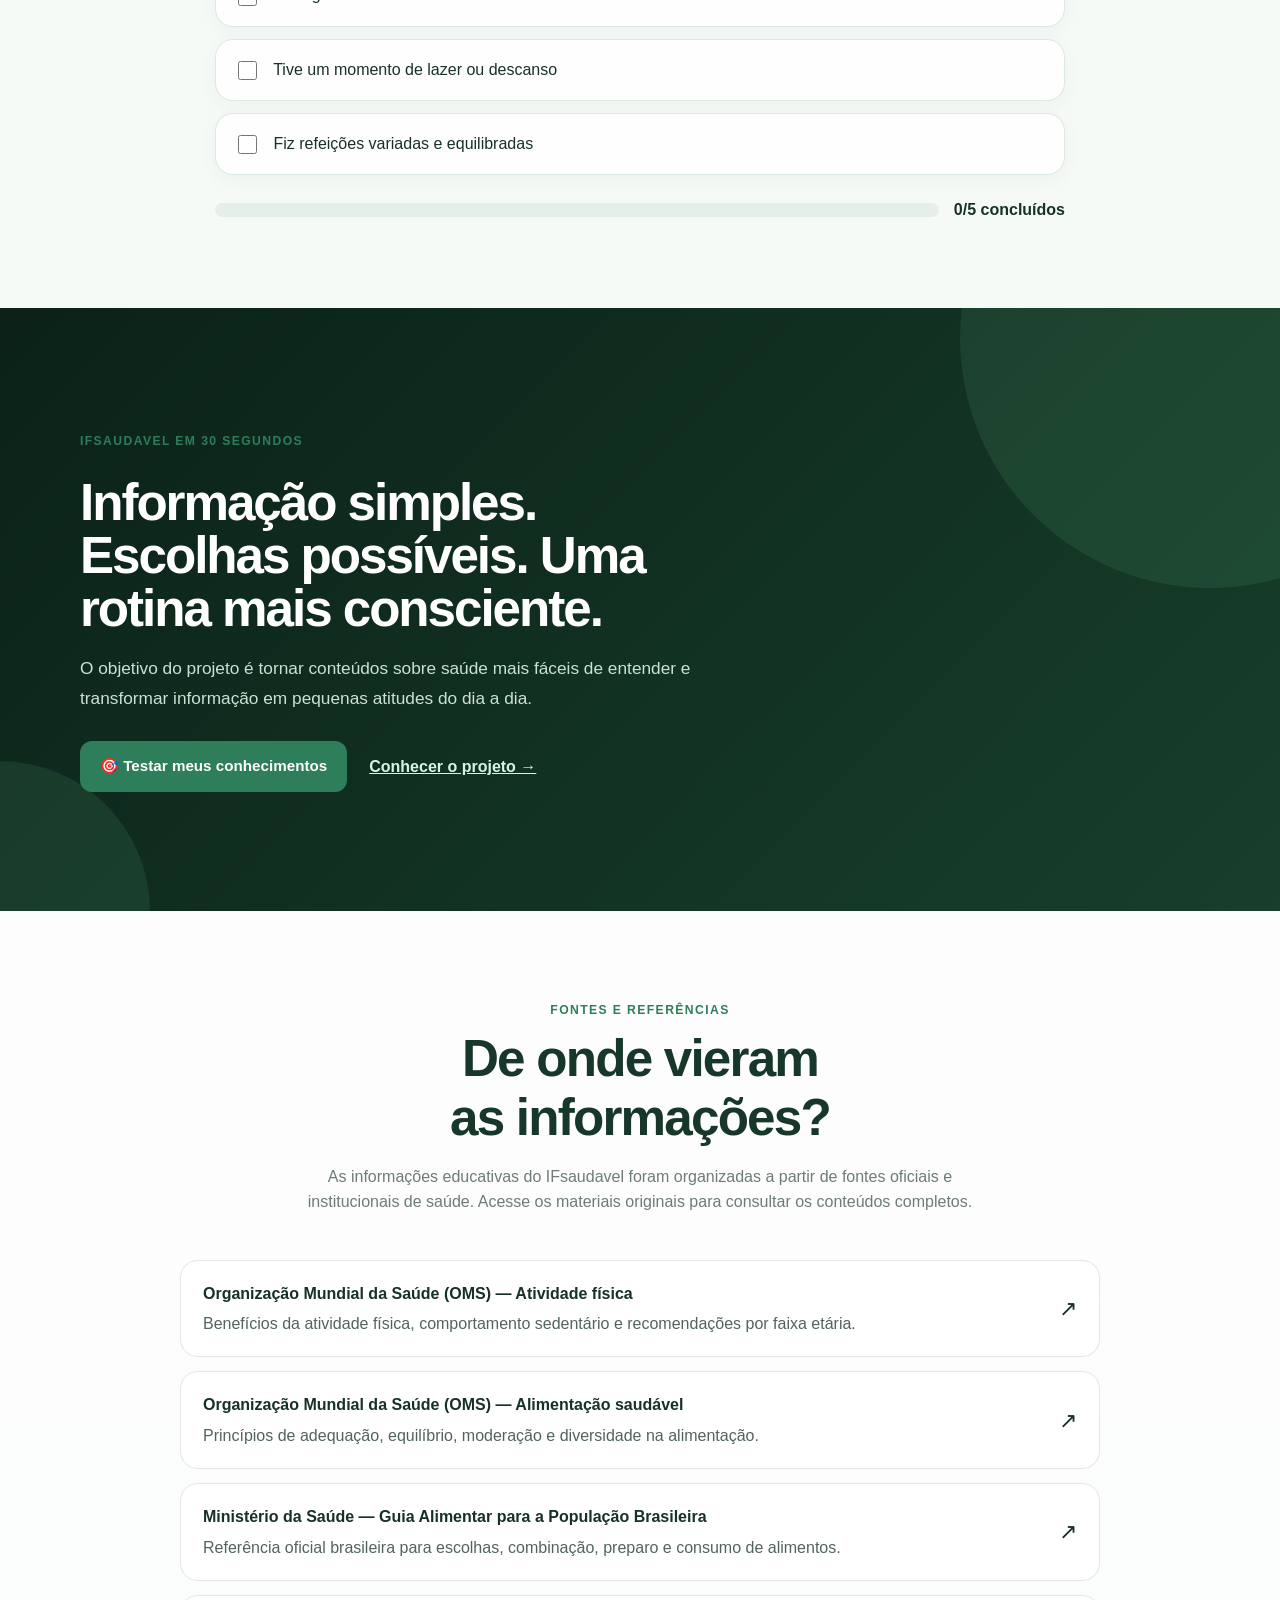
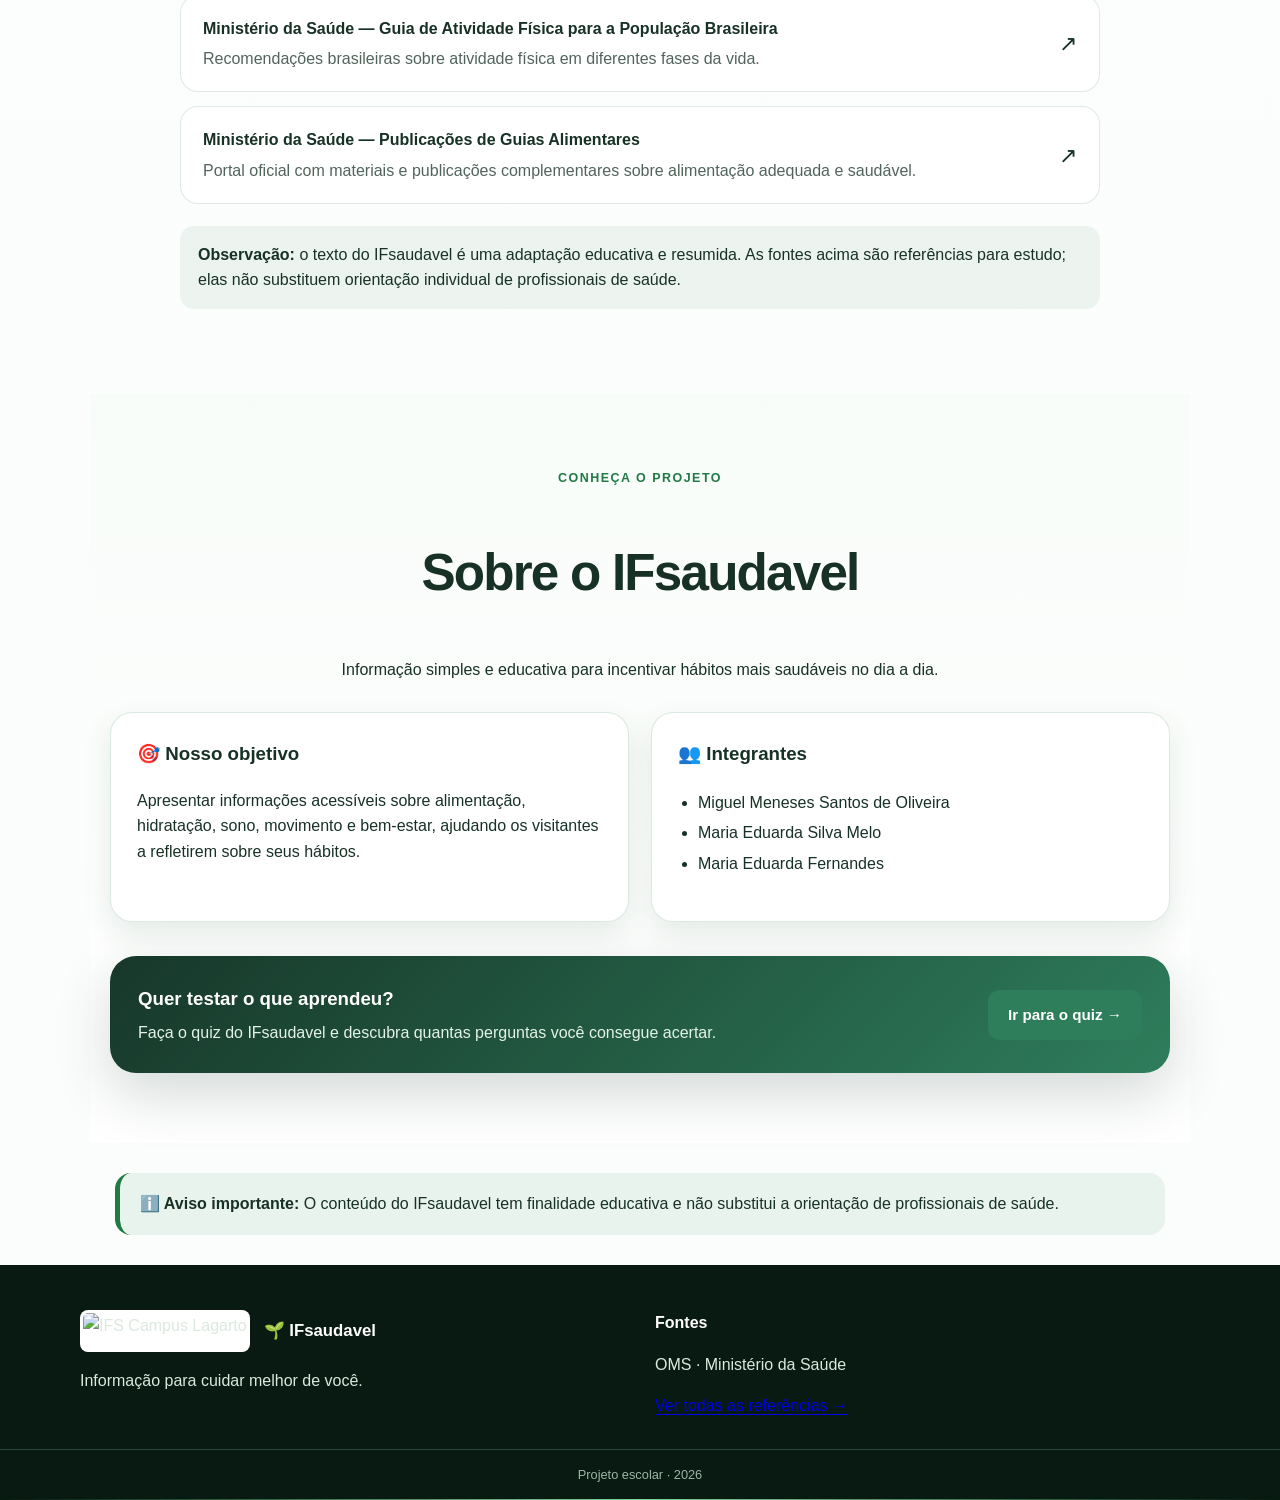
==== commit fb35cfee: "Add files via upload" ====
--- a/index.html
+++ b/index.html
@@ -9,12 +9,23 @@
 <link rel="stylesheet" href="style.css">
 </head>
 <body>
+<a class="skip-link" href="#conteudos">Pular para o conteúdo</a>
+<div class="reading-progress" id="readingProgress" aria-hidden="true"></div>
+
+    <div class="accessibility-bar" aria-label="Ferramentas de acessibilidade">
+      <button type="button" id="fontMinus" aria-label="Diminuir tamanho da fonte">A−</button>
+      <button type="button" id="fontReset" aria-label="Restaurar tamanho da fonte">A</button>
+      <button type="button" id="fontPlus" aria-label="Aumentar tamanho da fonte">A+</button>
+      <button type="button" id="contrastToggle" aria-label="Ativar alto contraste">◐ Contraste</button>
+      <button type="button" id="themeToggle" aria-label="Alternar modo escuro">🌙</button>
+    </div>
+    
 <header class="header">
   <div class="container nav">
     <a class="logo" href="#inicio"><img src="https://www.ifs.edu.br/images/Ascom_Lagarto/2023/ABRIL/Marca_IFS_-_Campus_Lagarto_vertical-01.png" alt="IFS Campus Lagarto" class="ifs-logo-header"><span>🌱</span> IFsaudavel</a>
     <button class="menu-btn" aria-label="Abrir menu">☰</button>
     <nav class="menu">
-      <a href="#inicio">Início</a><a href="#alimentacao">Alimentação</a><a href="#hidratacao">Hidratação</a><a href="#sono">Sono</a><a href="#movimento">Movimento</a><a href="#bem-estar">Bem-estar</a><a href="quiz.html">Quiz</a><a href="#fontes">Fontes</a>
+      <a href="#inicio">Início</a><a href="#alimentacao">Alimentação</a><a href="#hidratacao">Hidratação</a><a href="#sono">Sono</a><a href="#movimento">Movimento</a><a href="#bem-estar">Bem-estar</a><a href="quiz.html">Quiz</a><a href="#sobre">Projeto</a><a href="#fontes">Fontes</a>
       <a href="avaliacao.html">Avaliação</a>
     </nav>
   </div>
@@ -28,7 +39,7 @@
       <span class="tag">PROJETO ESCOLAR</span>
       <h1>Pequenas atitudes podem transformar sua <span>qualidade de vida.</span></h1>
       <p>Um espaço educativo para conhecer hábitos relacionados à alimentação, hidratação, sono, movimento e bem-estar.</p>
-      <div class="buttons"><a class="btn primary" href="#conteudos">Explorar conteúdos</a></div>
+      <div class="buttons"><a class="btn primary" href="#conteudos">Explorar conteúdos</a><a class="btn secondary" href="quiz.html">🎯 Fazer o quiz</a></div>
     </div>
     <div class="hero-card reveal-scale"><div class="plant">🌿</div><h3>Cuide da sua rotina</h3><p>Saúde é construída por escolhas possíveis e equilibradas no dia a dia.</p><div class="mini-stats"><div><strong data-count="5">0</strong><small>temas</small></div><div><strong data-count="10">0</strong><small>perguntas</small></div><div><strong data-count="1">0</strong><small>objetivo: aprender</small></div></div></div>
   </div></div>
@@ -59,12 +70,48 @@
 
 
 
+<section class="impact-section"><div class="container impact-grid">
+<div class="impact-copy reveal"><span class="tag">IFSAUDAVEL EM 30 SEGUNDOS</span><h2>Informação simples. Escolhas possíveis. Uma rotina mais consciente.</h2><p>O objetivo do projeto é tornar conteúdos sobre saúde mais fáceis de entender e transformar informação em pequenas atitudes do dia a dia.</p><div class="impact-actions"><a class="btn primary" href="quiz.html">🎯 Testar meus conhecimentos</a><a class="text-link" href="#sobre">Conhecer o projeto →</a></div></div>
+<div class="impact-panel reveal-scale"><div class="impact-ring"><span>5</span><small>pilares</small></div><div class="impact-list"><div><b>01</b><span>Alimentação</span></div><div><b>02</b><span>Hidratação</span></div><div><b>03</b><span>Sono</span></div><div><b>04</b><span>Movimento</span></div><div><b>05</b><span>Bem-estar</span></div></div></div>
+</div></section>
+
 <section id="fontes" class="section sources-section"><div class="container"><div class="section-title reveal"><span class="tag">FONTES E REFERÊNCIAS</span><h2>De onde vieram as informações?</h2><p>As informações educativas do IFsaudavel foram organizadas a partir de fontes oficiais e institucionais de saúde. Acesse os materiais originais para consultar os conteúdos completos.</p></div><div class="source-list stagger"><a class="source-item" href="https://www.who.int/news-room/fact-sheets/detail/physical-activity" target="_blank" rel="noopener noreferrer"><div><strong>Organização Mundial da Saúde (OMS) — Atividade física</strong><span>Benefícios da atividade física, comportamento sedentário e recomendações por faixa etária.</span></div><span>↗</span></a><a class="source-item" href="https://www.who.int/news-room/fact-sheets/detail/healthy-diet" target="_blank" rel="noopener noreferrer"><div><strong>Organização Mundial da Saúde (OMS) — Alimentação saudável</strong><span>Princípios de adequação, equilíbrio, moderação e diversidade na alimentação.</span></div><span>↗</span></a><a class="source-item" href="https://www.gov.br/saude/pt-br/assuntos/saude-brasil/publicacoes-para-promocao-a-saude/guia_alimentar_populacao_brasileira_2ed.pdf/view" target="_blank" rel="noopener noreferrer"><div><strong>Ministério da Saúde — Guia Alimentar para a População Brasileira</strong><span>Referência oficial brasileira para escolhas, combinação, preparo e consumo de alimentos.</span></div><span>↗</span></a><a class="source-item" href="https://www.gov.br/saude/pt-br/centrais-de-conteudo/publicacoes/guias-e-manuais/2021/guia-de-atividade-fisica-para-a-populacao-brasileira.pdf" target="_blank" rel="noopener noreferrer"><div><strong>Ministério da Saúde — Guia de Atividade Física para a População Brasileira</strong><span>Recomendações brasileiras sobre atividade física em diferentes fases da vida.</span></div><span>↗</span></a><a class="source-item" href="https://www.gov.br/saude/pt-br/composicao/saps/promocao-da-saude/guias-alimentares/publicacoes" target="_blank" rel="noopener noreferrer"><div><strong>Ministério da Saúde — Publicações de Guias Alimentares</strong><span>Portal oficial com materiais e publicações complementares sobre alimentação adequada e saudável.</span></div><span>↗</span></a></div><div class="source-note"><strong>Observação:</strong> o texto do IFsaudavel é uma adaptação educativa e resumida. As fontes acima são referências para estudo; elas não substituem orientação individual de profissionais de saúde.</div></div></section>
 
-<section id="sobre" class="section"><div class="container about reveal"><div><span class="tag">SOBRE O PROJETO</span><h2>IFsaudavel</h2><p>Projeto escolar desenvolvido para apresentar informações básicas sobre hábitos relacionados à qualidade de vida de maneira acessível e interativa.</p></div><div class="team"><h3>Equipe</h3><p>👤 Miguel Meneses Santos De Oliveira</p><p>👤 Maria Eduarda Fernandes</p><p>👤 Maria Eduarda Melo</p><small>Projeto escolar · IFS Campus Lagarto</small></div></div></section>
+<section id="sobre" class="info-section project-section">
+  <div class="section-heading">
+    <span class="eyebrow">CONHEÇA O PROJETO</span>
+    <h2>Sobre o IFsaudavel</h2>
+    <p>Informação simples e educativa para incentivar hábitos mais saudáveis no dia a dia.</p>
+  </div>
+  <div class="about-grid">
+    <div class="about-card">
+      <h3>🎯 Nosso objetivo</h3>
+      <p>Apresentar informações acessíveis sobre alimentação, hidratação, sono, movimento e bem-estar, ajudando os visitantes a refletirem sobre seus hábitos.</p>
+    </div>
+    <div class="about-card">
+      <h3>👥 Integrantes</h3>
+      <ul class="members-list">
+        <li>Miguel Meneses Santos de Oliveira</li>
+        <li>Maria Eduarda Silva Melo</li>
+        <li>Maria Eduarda Fernandes</li>
+      </ul>
+    </div>
+  </div>
+  <div class="project-cta reveal">
+    <div><h3>Quer testar o que aprendeu?</h3><p>Faça o quiz do IFsaudavel e descubra quantas perguntas você consegue acertar.</p></div>
+    <a class="btn primary" href="quiz.html">Ir para o quiz →</a>
+  </div>
+</section>
+
 </main>
 
+
+<div class="health-disclaimer" role="note">
+  <strong>ℹ️ Aviso importante:</strong> O conteúdo do IFsaudavel tem finalidade educativa e não substitui a orientação de profissionais de saúde.
+</div>
+
 <footer><div class="container footer-grid"><div><div class="footer-brand"><img src="https://www.ifs.edu.br/images/Ascom_Lagarto/2023/ABRIL/Marca_IFS_-_Campus_Lagarto_vertical-01.png" alt="IFS Campus Lagarto"><strong>🌱 IFsaudavel</strong></div><p>Informação para cuidar melhor de você.</p></div><div><strong>Fontes</strong><p>OMS · Ministério da Saúde</p><a href="#fontes">Ver todas as referências →</a></div></div><div class="copyright">Projeto escolar · 2026</div></footer>
+<nav class="mobile-quick-nav" aria-label="Atalhos rápidos"><a href="#inicio">⌂<span>Início</span></a><a href="#conteudos">◈<span>Temas</span></a><a href="quiz.html">✓<span>Quiz</span></a><a href="avaliacao.html">♡<span>Avaliar</span></a></nav>
 <button id="backToTop" class="back-to-top" aria-label="Voltar ao topo" type="button">↑</button>
 <script src="script.js"></script>
 </body>
--- a/style.css
+++ b/style.css
@@ -126,3 +126,180 @@
   *,*::before,*::after{animation-duration:.001ms!important;animation-iteration-count:1!important;transition-duration:.001ms!important;scroll-behavior:auto!important}
   .reveal,.reveal-scale,.stagger>*{opacity:1!important;transform:none!important}
 }
+
+
+/* ===== Melhorias IFsaudavel ===== */
+:root {
+  --if-primary: #1f7a45;
+  --if-primary-dark: #145a33;
+  --if-surface: #ffffff;
+  --if-text: #183126;
+  --if-muted: #5c6d63;
+  --if-border: rgba(31,122,69,.16);
+  --if-shadow: 0 12px 30px rgba(16, 64, 39, .10);
+}
+html { scroll-behavior: smooth; }
+body { color: var(--if-text); }
+.accessibility-bar {
+  position: fixed; right: 18px; top: 18px; z-index: 9999;
+  display:flex; gap:6px; padding:7px; border-radius:14px;
+  background: var(--if-surface); box-shadow: var(--if-shadow);
+  border:1px solid var(--if-border);
+}
+.accessibility-bar button {
+  border:0; border-radius:9px; padding:7px 9px; cursor:pointer;
+  background: rgba(31,122,69,.10); color:var(--if-primary-dark);
+  font-weight:700;
+}
+.accessibility-bar button:focus-visible { outline:3px solid #111; outline-offset:2px; }
+.info-section { padding: 70px 20px; max-width: 1100px; margin:auto; }
+.section-heading { text-align:center; margin-bottom:30px; }
+.eyebrow { color:var(--if-primary); font-size:.78rem; font-weight:800; letter-spacing:.12em; }
+.about-grid { display:grid; grid-template-columns:repeat(2,minmax(0,1fr)); gap:22px; }
+.about-card {
+  background:var(--if-surface); border:1px solid var(--if-border);
+  border-radius:22px; padding:26px; box-shadow:var(--if-shadow);
+}
+.about-card h3 { margin-top:0; }
+.members-list { padding-left:20px; line-height:1.9; }
+.health-disclaimer {
+  max-width:1050px; margin:30px auto; padding:18px 20px;
+  border-radius:16px; background:rgba(31,122,69,.08);
+  border-left:5px solid var(--if-primary);
+}
+body.high-contrast {
+  --if-surface:#fff; --if-text:#000; --if-muted:#111; --if-border:#000;
+}
+body.high-contrast a, body.high-contrast button { text-decoration: underline; }
+body.dark-mode {
+  --if-surface:#14221b; --if-text:#f2f7f4; --if-muted:#cbd7d0;
+  --if-border:rgba(255,255,255,.16);
+  background:#0c1510; color:var(--if-text);
+}
+body.dark-mode .about-card { background:var(--if-surface); }
+body.dark-mode .accessibility-bar { background:#14221b; }
+body.font-large { font-size: 112%; }
+body.font-xlarge { font-size: 125%; }
+@media (max-width:700px) {
+  .accessibility-bar { left:10px; right:10px; top:10px; justify-content:center; flex-wrap:wrap; }
+  .about-grid { grid-template-columns:1fr; }
+  .info-section { padding:50px 16px; }
+}
+
+/* ===== IFsaudavel 2.0 — acabamento visual ===== */
+:root{--if-glass:rgba(255,255,255,.76);--if-radius:24px}
+body{overflow-x:hidden}
+.header{backdrop-filter:blur(14px);-webkit-backdrop-filter:blur(14px)}
+.header.scrolled{box-shadow:0 10px 30px rgba(18,59,39,.12)}
+.logo{gap:8px}
+.ifs-logo-header{height:48px!important;width:auto!important;object-fit:contain;background:#fff;border-radius:9px;padding:3px}
+.nav .menu a{position:relative}
+.nav .menu a::after{content:"";position:absolute;left:12px;right:12px;bottom:3px;height:2px;border-radius:9px;background:var(--green);transform:scaleX(0);transform-origin:center;transition:transform .2s ease}
+.nav .menu a:hover::after,.nav .menu a[aria-current="page"]::after{transform:scaleX(1)}
+.hero{min-height:clamp(650px,88vh,860px);display:flex;align-items:center}
+.hero h1{max-width:760px;letter-spacing:-.035em}
+.hero p{max-width:650px;font-size:1.08rem}
+.hero-card{border:1px solid rgba(255,255,255,.62);background:linear-gradient(145deg,rgba(255,255,255,.94),rgba(239,250,244,.82));box-shadow:0 30px 80px rgba(21,73,48,.18);transform:translateY(0);transition:transform .35s ease,box-shadow .35s ease}
+.hero-card:hover{transform:translateY(-8px);box-shadow:0 38px 90px rgba(21,73,48,.23)}
+.mini-stats>div{transition:transform .2s ease,background .2s ease}.mini-stats>div:hover{transform:translateY(-3px);background:rgba(46,125,91,.1)}
+.cards{align-items:stretch}
+.card{position:relative;overflow:hidden;transition:transform .25s ease,box-shadow .25s ease,border-color .25s ease}
+.card::before{content:"";position:absolute;inset:0 0 auto;height:4px;background:linear-gradient(90deg,var(--green),#75c98c);transform:scaleX(0);transform-origin:left;transition:transform .3s ease}
+.card:hover::before{transform:scaleX(1)}
+.card:hover{transform:translateY(-7px);box-shadow:0 20px 45px rgba(18,59,39,.13);border-color:rgba(46,125,91,.25)}
+.topic{scroll-margin-top:90px}
+.topic-emoji{box-shadow:0 25px 70px rgba(24,79,52,.14);transition:transform .35s ease}
+.topic:hover .topic-emoji{transform:translateY(-6px) rotate(-2deg)}
+.tips>div{transition:transform .2s ease,box-shadow .2s ease}.tips>div:hover{transform:translateY(-4px);box-shadow:0 12px 28px rgba(18,59,39,.08)}
+#checklist{scroll-margin-top:90px}
+.checklist label{cursor:pointer;transition:transform .18s ease,background .18s ease,border-color .18s ease}
+.checklist label:hover{transform:translateX(4px);border-color:rgba(46,125,91,.3)}
+.checklist input{accent-color:var(--green);width:19px;height:19px}
+.progress-bar{height:12px!important}
+.source-item{transition:transform .2s ease,box-shadow .2s ease,border-color .2s ease}.source-item:hover{transform:translateY(-3px);box-shadow:0 14px 35px rgba(18,59,39,.09)}
+.info-section{scroll-margin-top:90px}
+.about-card{transition:transform .2s ease,box-shadow .2s ease}.about-card:hover{transform:translateY(-4px);box-shadow:0 18px 40px rgba(16,64,39,.14)}
+.project-cta{margin-top:34px;padding:28px;border-radius:26px;background:linear-gradient(135deg,#17372a,#2e7d5b);color:#fff;display:flex;align-items:center;justify-content:space-between;gap:24px;box-shadow:0 22px 55px rgba(23,55,42,.18)}
+.project-cta h3{margin:0 0 6px;color:#fff}.project-cta p{margin:0;color:#e4f3e9}.project-cta .btn{white-space:nowrap}
+.footer-brand img{height:42px!important;width:auto!important;background:#fff;border-radius:8px;padding:3px}
+footer a{text-underline-offset:3px}
+.menu-btn{transition:transform .2s ease}.menu-btn:active{transform:scale(.92)}
+.back-to-top{width:50px;height:50px;font-size:1.3rem}
+@media (max-width:820px){.hero{min-height:auto;padding:105px 0 70px}.project-cta{flex-direction:column;align-items:flex-start}.project-cta .btn{width:100%;text-align:center}.nav .menu a::after{display:none}}
+@media (max-width:600px){.ifs-logo-header{height:40px!important}.logo{font-size:1rem}.accessibility-bar{box-shadow:0 8px 24px rgba(0,0,0,.12)}.hero h1{font-size:clamp(2.15rem,11vw,3.3rem)}.hero-card{margin-top:8px}.mini-stats{grid-template-columns:repeat(3,1fr)}.mini-stats small{font-size:.7rem}.project-cta{padding:22px}.back-to-top{right:14px;bottom:14px}}
+body.dark-mode .hero-card{background:linear-gradient(145deg,#1c3026,#183a2a);border-color:rgba(255,255,255,.14)}
+body.dark-mode .project-cta{box-shadow:none}
+body.dark-mode .card,body.dark-mode .about-card,body.dark-mode .source-item,body.dark-mode .checklist label{background:#14221b;color:var(--if-text)}
+body.dark-mode .card p,body.dark-mode .about-card p,body.dark-mode .source-item span{color:var(--if-muted)}
+body.high-contrast .hero-card,body.high-contrast .card,body.high-contrast .about-card,body.high-contrast .source-item{border:2px solid #000}
+
+
+/* =========================================================
+   IFsaudavel 3.0 — identidade visual premium
+   ========================================================= */
+:root{
+  --if-accent:#77d89a;
+  --if-deep:#0b2118;
+  --if-mint:#eaf8ef;
+  --if-gold:#f2c66d;
+  --if-glow:0 25px 70px rgba(18,82,52,.14);
+}
+html{scroll-behavior:smooth;scroll-padding-top:88px}
+body{background:linear-gradient(180deg,#fff 0%,#fbfdfc 100%)}
+.skip-link{position:fixed;left:14px;top:-60px;z-index:9999;background:#fff;color:#123b27;padding:10px 16px;border-radius:0 0 12px 12px;font-weight:800;box-shadow:0 8px 24px rgba(0,0,0,.15);transition:top .2s}.skip-link:focus{top:0}
+.reading-progress{position:fixed;left:0;top:0;height:4px;width:0;background:linear-gradient(90deg,#2e7d5b,#77d89a,#f2c66d);z-index:10001;box-shadow:0 0 12px rgba(119,216,154,.5)}
+.header{z-index:1000}
+.header .nav{min-height:76px}
+.logo{font-weight:900;letter-spacing:-.02em}
+.logo>span{font-size:1.25rem}
+.hero{position:relative;background:radial-gradient(circle at 85% 18%,rgba(119,216,154,.32),transparent 28%),radial-gradient(circle at 8% 80%,rgba(242,198,109,.18),transparent 25%),linear-gradient(135deg,#071a12 0%,#123d2a 52%,#2e7d5b 100%);isolation:isolate}
+.hero:before{content:"";position:absolute;inset:0;background-image:linear-gradient(rgba(255,255,255,.035) 1px,transparent 1px),linear-gradient(90deg,rgba(255,255,255,.035) 1px,transparent 1px);background-size:44px 44px;mask-image:linear-gradient(to bottom,black,transparent 88%);pointer-events:none}
+.hero-wrap{position:relative;z-index:2}
+.hero .tag{border-color:rgba(255,255,255,.2);background:rgba(255,255,255,.08);color:#bdf0cb;backdrop-filter:blur(8px)}
+.hero h1{font-size:clamp(2.7rem,6vw,5.8rem);line-height:.98;text-wrap:balance;text-shadow:0 12px 40px rgba(0,0,0,.18)}
+.hero h1 span{background:linear-gradient(90deg,#fff,#8ce5a8);-webkit-background-clip:text;background-clip:text;color:transparent}
+.hero p{color:#d7ebe0;line-height:1.75}
+.hero-card{position:relative;overflow:hidden;backdrop-filter:blur(16px);border-radius:32px!important}
+.hero-card:before{content:"";position:absolute;width:180px;height:180px;border-radius:50%;background:rgba(119,216,154,.18);right:-70px;top:-70px}
+.plant{font-size:4.4rem;filter:drop-shadow(0 12px 18px rgba(46,125,91,.18));animation:floatPlant 5s ease-in-out infinite}
+@keyframes floatPlant{50%{transform:translateY(-8px) rotate(2deg)}}
+.mini-stats{position:relative;z-index:2}
+.mini-stats strong{font-variant-numeric:tabular-nums}
+.section{position:relative}
+.section-title h2,.info-section h2{font-size:clamp(2rem,4vw,3.3rem);letter-spacing:-.035em;text-wrap:balance}
+.section-title p{max-width:680px;margin-left:auto;margin-right:auto}
+.cards{gap:20px}
+.card{border-radius:26px!important;padding:28px!important;background:rgba(255,255,255,.86);backdrop-filter:blur(10px)}
+.card .icon{width:62px;height:62px;display:grid;place-items:center;border-radius:19px;background:var(--if-mint);font-size:1.8rem;margin-bottom:18px;transition:transform .3s ease}
+.card:hover .icon{transform:rotate(-5deg) scale(1.08)}
+.card h3{font-size:1.3rem}
+.card span{font-weight:850;color:var(--green)}
+.topic{position:relative;overflow:hidden}
+.topic:before{content:"";position:absolute;width:420px;height:420px;border-radius:50%;background:rgba(46,125,91,.055);right:-210px;top:50%;transform:translateY(-50%);pointer-events:none}
+.topic.alt:before{left:-210px;right:auto;background:rgba(119,216,154,.07)}
+.topic-grid{position:relative;z-index:1}
+.topic-emoji{border-radius:38px!important;min-height:330px;display:grid;place-items:center;font-size:8rem;background:linear-gradient(145deg,#fff,#eaf8ef)!important;border:1px solid rgba(46,125,91,.1);box-shadow:var(--if-glow)!important}
+.topic-emoji:after{content:"";position:absolute;width:120px;height:120px;border-radius:50%;background:rgba(119,216,154,.18);filter:blur(2px);z-index:-1}
+.topic h2{font-size:clamp(2rem,4vw,3.5rem);line-height:1.05;letter-spacing:-.04em}
+.topic p{line-height:1.8}
+.tips>div,.water-box,.notice{border-radius:20px!important}
+.water-box{background:linear-gradient(145deg,#eaf8ef,#f7fcf9)!important;border:1px solid #cdebd8!important}
+.checklist{max-width:850px;margin:auto;gap:12px!important}
+.checklist label{background:rgba(255,255,255,.82)!important;border-radius:18px!important;padding:17px 18px!important;border:1px solid var(--if-border)!important;box-shadow:0 5px 18px rgba(18,59,39,.04)}
+.checklist label:has(input:checked){background:#eaf8ef!important;border-color:#9ed8b2!important;box-shadow:0 8px 25px rgba(46,125,91,.09)}
+.progress{max-width:850px;margin:22px auto 0}
+.progress-bar{background:#e6eee9!important;border-radius:99px!important;height:14px!important}.progress-bar span{background:linear-gradient(90deg,#2e7d5b,#77d89a)!important}
+.impact-section{padding:105px 20px;background:linear-gradient(135deg,#0b2118,#173f2b);color:#fff;position:relative;overflow:hidden}
+.impact-section:before,.impact-section:after{content:"";position:absolute;border-radius:50%;background:rgba(119,216,154,.1);pointer-events:none}.impact-section:before{width:500px;height:500px;right:-180px;top:-220px}.impact-section:after{width:300px;height:300px;left:-150px;bottom:-150px}
+.impact-grid{display:grid;grid-template-columns:1.25fr .75fr;gap:60px;align-items:center;position:relative;z-index:1}.impact-copy h2{font-size:clamp(2.2rem,4vw,4rem);line-height:1.04;letter-spacing:-.04em;max-width:760px;margin:15px 0}.impact-copy p{color:#cce1d5;max-width:650px;font-size:1.08rem;line-height:1.75}.impact-actions{display:flex;align-items:center;gap:22px;flex-wrap:wrap;margin-top:28px}.impact-actions .text-link{color:#d8f3e1;font-weight:800}.impact-panel{background:rgba(255,255,255,.08);border:1px solid rgba(255,255,255,.13);border-radius:32px;padding:28px;backdrop-filter:blur(14px);box-shadow:0 25px 70px rgba(0,0,0,.15)}.impact-ring{width:150px;height:150px;border-radius:50%;margin:0 auto 24px;display:grid;place-content:center;text-align:center;border:10px solid rgba(119,216,154,.24);box-shadow:inset 0 0 0 2px rgba(119,216,154,.55),0 0 45px rgba(119,216,154,.12)}.impact-ring span{font-size:3rem;font-weight:950;line-height:1}.impact-ring small{color:#bfe6cc;font-weight:800}.impact-list{display:grid;grid-template-columns:1fr 1fr;gap:9px}.impact-list div{display:flex;gap:9px;align-items:center;padding:11px;border-radius:13px;background:rgba(255,255,255,.055)}.impact-list b{color:#77d89a}.impact-list span{color:#e5f4ea;font-size:.92rem}
+.quiz-cta{padding:70px 20px;background:linear-gradient(135deg,#2e7d5b,#174c35);color:#fff}.quiz-cta .container{display:flex;align-items:center;justify-content:space-between;gap:30px}.quiz-cta h2{font-size:clamp(2rem,4vw,3.2rem);margin:10px 0 8px;letter-spacing:-.035em}.quiz-cta p{color:#d7eee0;margin:0}.btn.light{background:#fff;color:#173d2b;box-shadow:0 12px 28px rgba(0,0,0,.12)}.btn.light:hover{background:#effaf3;transform:translateY(-2px)}
+.project-section{background:linear-gradient(180deg,#f8fcf9,#fff)}
+.source-item{border-radius:18px!important}
+footer{background:#081a11!important;position:relative;overflow:hidden}footer:before{content:"";position:absolute;inset:auto 0 0;height:1px;background:linear-gradient(90deg,transparent,#77d89a,transparent)}
+.mobile-quick-nav{display:none}
+@media (max-width:850px){.impact-grid{grid-template-columns:1fr;gap:35px}.quiz-cta .container{flex-direction:column;align-items:flex-start}.hero{min-height:720px}.hero-grid{gap:30px}.topic-emoji{min-height:260px;font-size:6rem}}
+@media (max-width:700px){body{padding-bottom:74px}.header .nav{min-height:68px}.ifs-logo-header{height:40px!important}.logo{font-size:.95rem}.hero{min-height:790px;padding-top:70px}.hero h1{font-size:clamp(2.45rem,12vw,4rem)}.hero-card{padding:24px!important}.impact-section{padding:78px 18px}.impact-grid{gap:28px}.impact-panel{padding:20px}.quiz-cta{padding:58px 18px}.mobile-quick-nav{position:fixed;display:grid;grid-template-columns:repeat(4,1fr);left:10px;right:10px;bottom:10px;z-index:9998;background:rgba(8,26,17,.94);border:1px solid rgba(255,255,255,.12);border-radius:20px;padding:7px;box-shadow:0 15px 40px rgba(0,0,0,.25);backdrop-filter:blur(16px)}.mobile-quick-nav a{display:grid;place-items:center;gap:2px;color:#fff;text-decoration:none;font-size:1.05rem;padding:7px 2px;border-radius:14px}.mobile-quick-nav a span{font-size:.64rem;font-weight:750;color:#cce3d5}.mobile-quick-nav a:hover{background:rgba(119,216,154,.12)}.back-to-top{bottom:92px!important;right:16px!important}.source-list{grid-template-columns:1fr!important}}
+@media (prefers-reduced-motion:reduce){*,*::before,*::after{scroll-behavior:auto!important;animation:none!important;transition:none!important}.reveal,.reveal-scale,.stagger{opacity:1!important;transform:none!important}}
+body.dark-mode .card,body.dark-mode .checklist label,body.dark-mode .hero-card{background:#15271e!important;color:var(--if-text)}
+body.dark-mode .topic-emoji{background:linear-gradient(145deg,#15271e,#1b3527)!important}body.dark-mode .water-box{background:#173326!important;color:#f2f7f4}body.dark-mode .impact-section{background:#07130d}body.dark-mode .section{background:#0c1711}
+body.high-contrast .card,body.high-contrast .checklist label{border:2px solid #000!important;box-shadow:none!important}
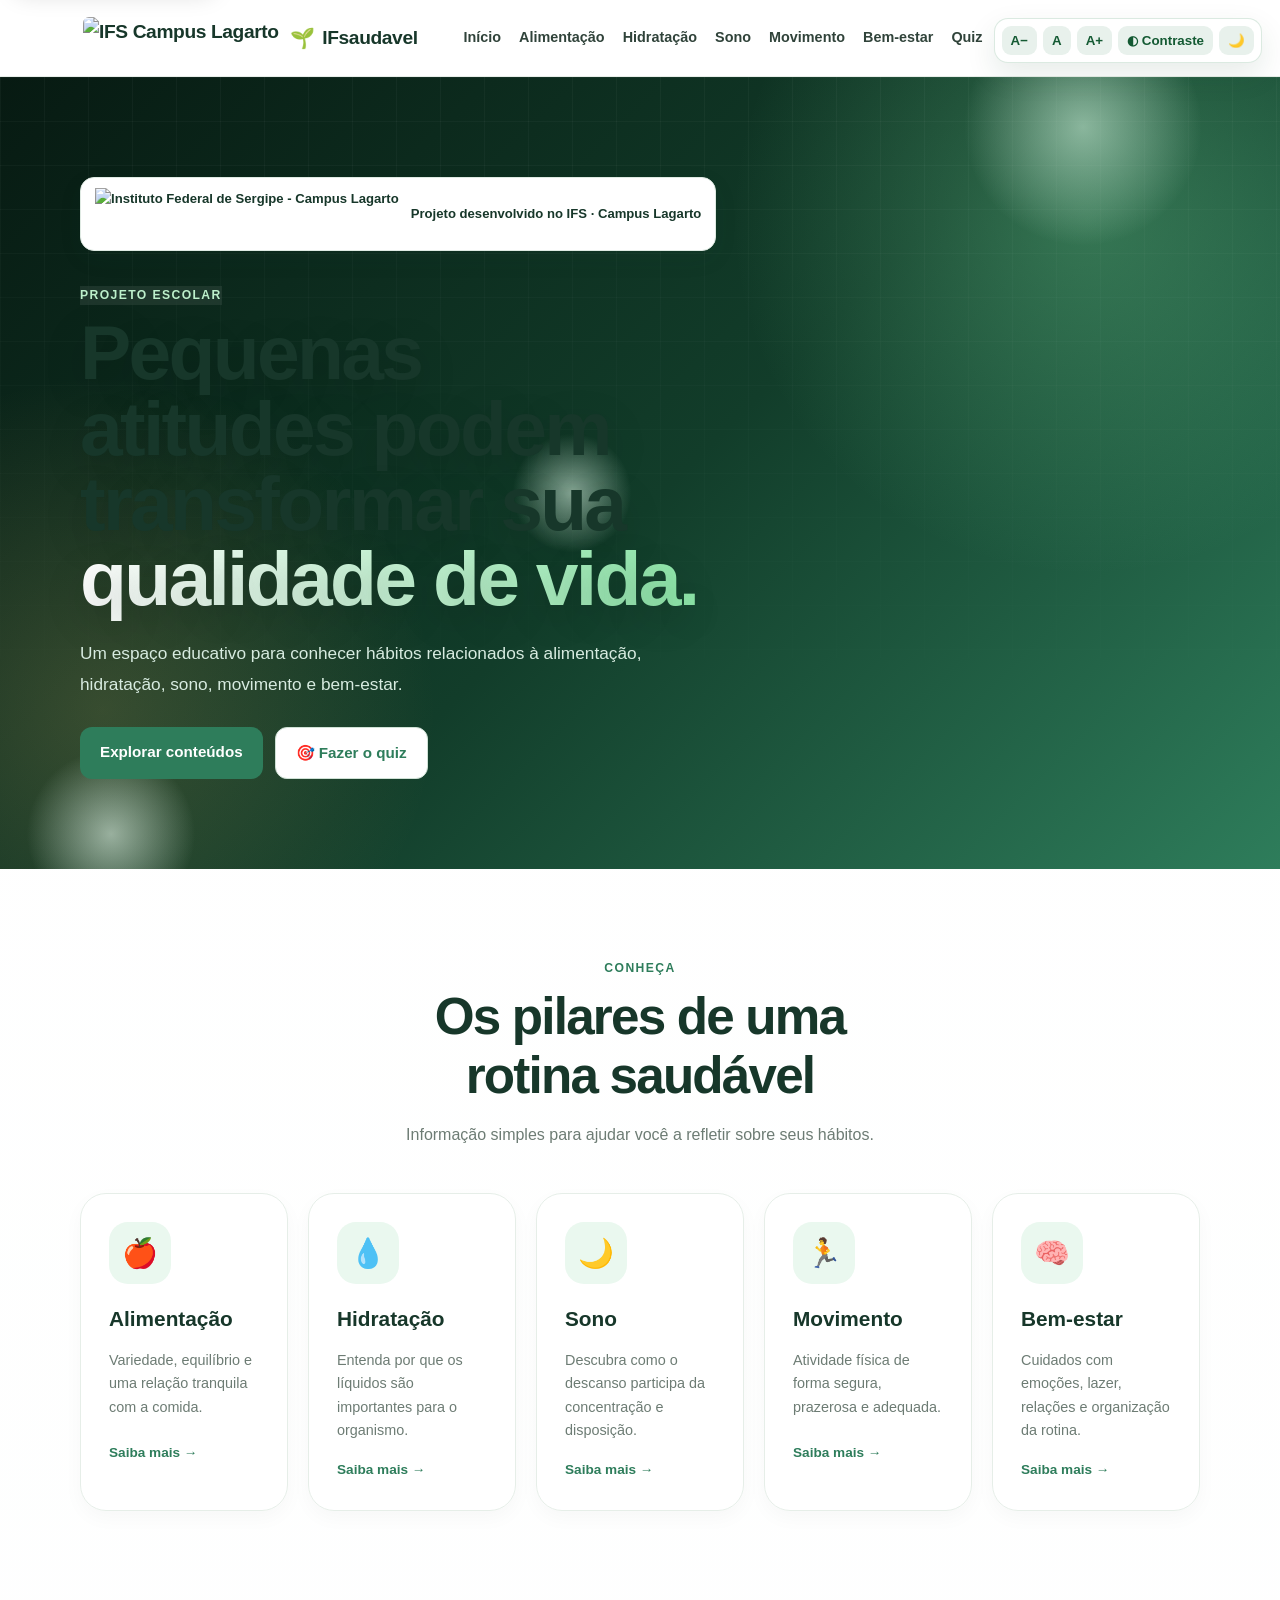
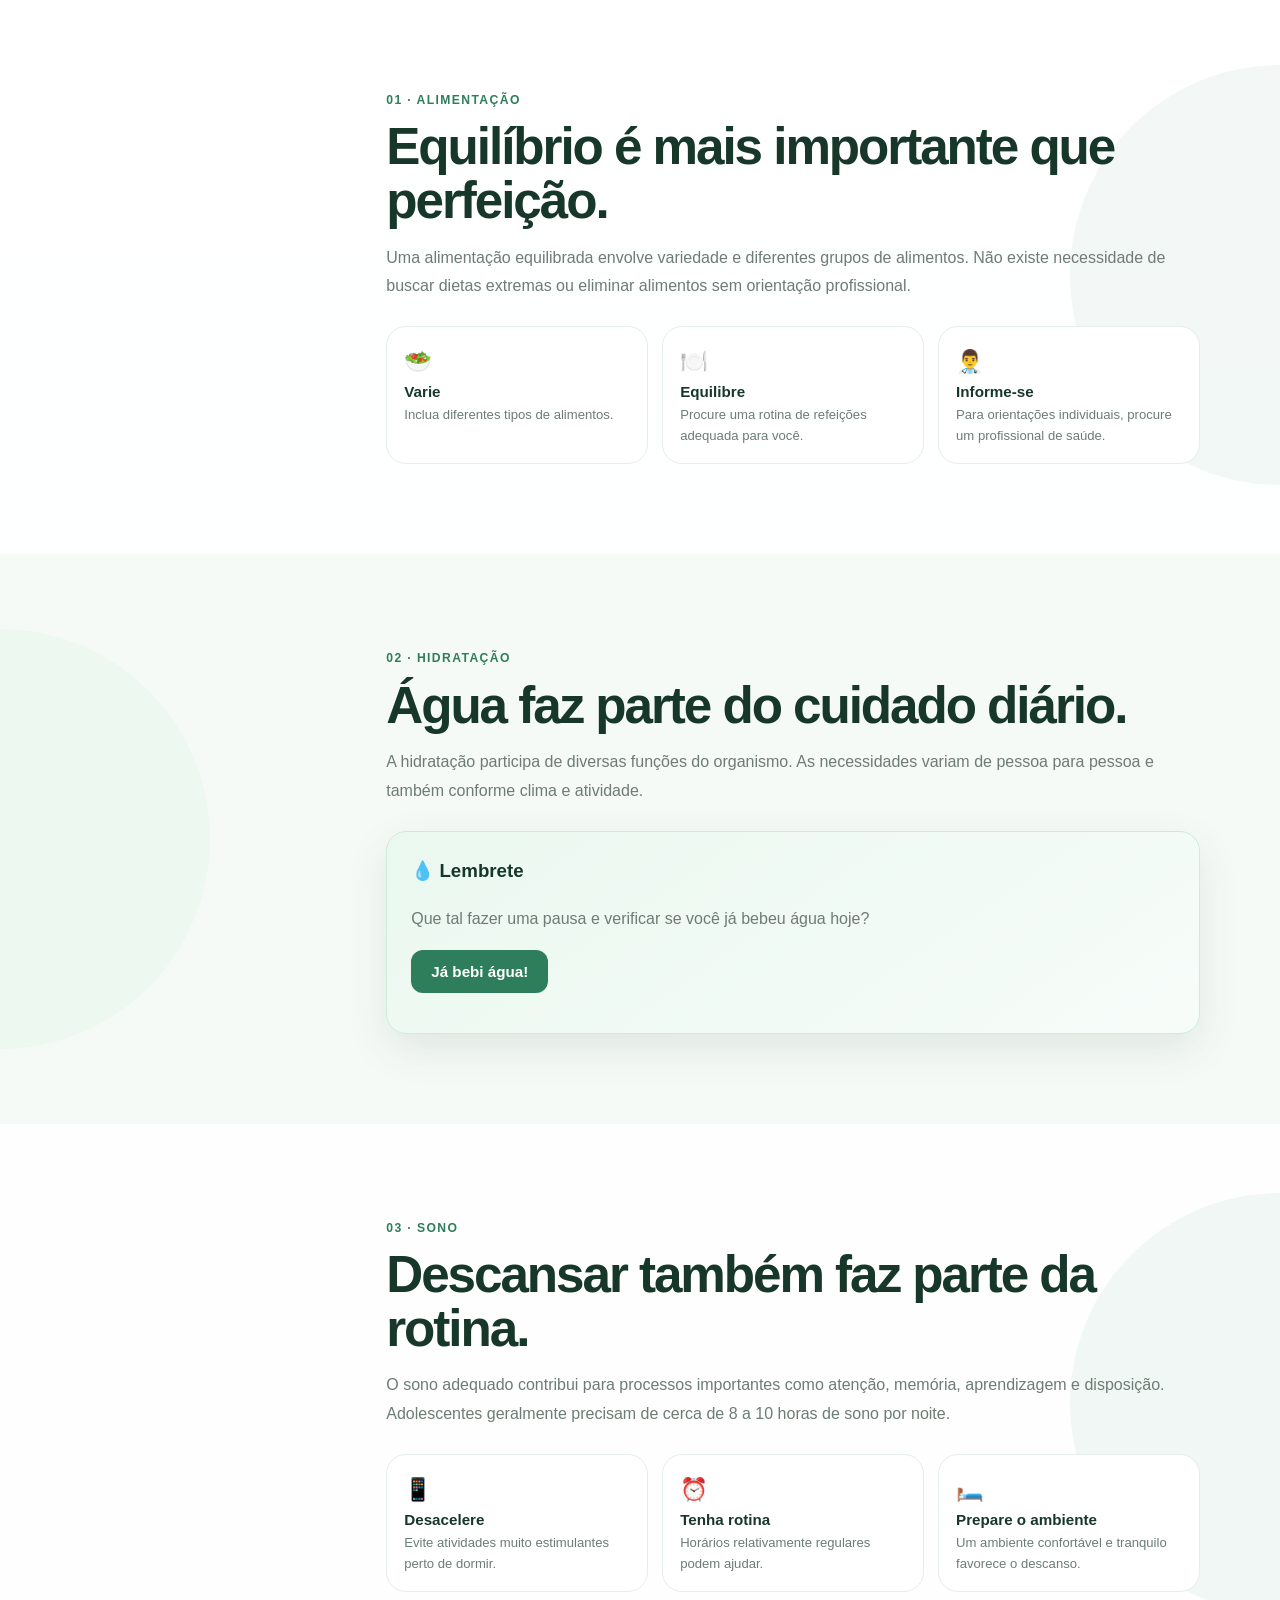
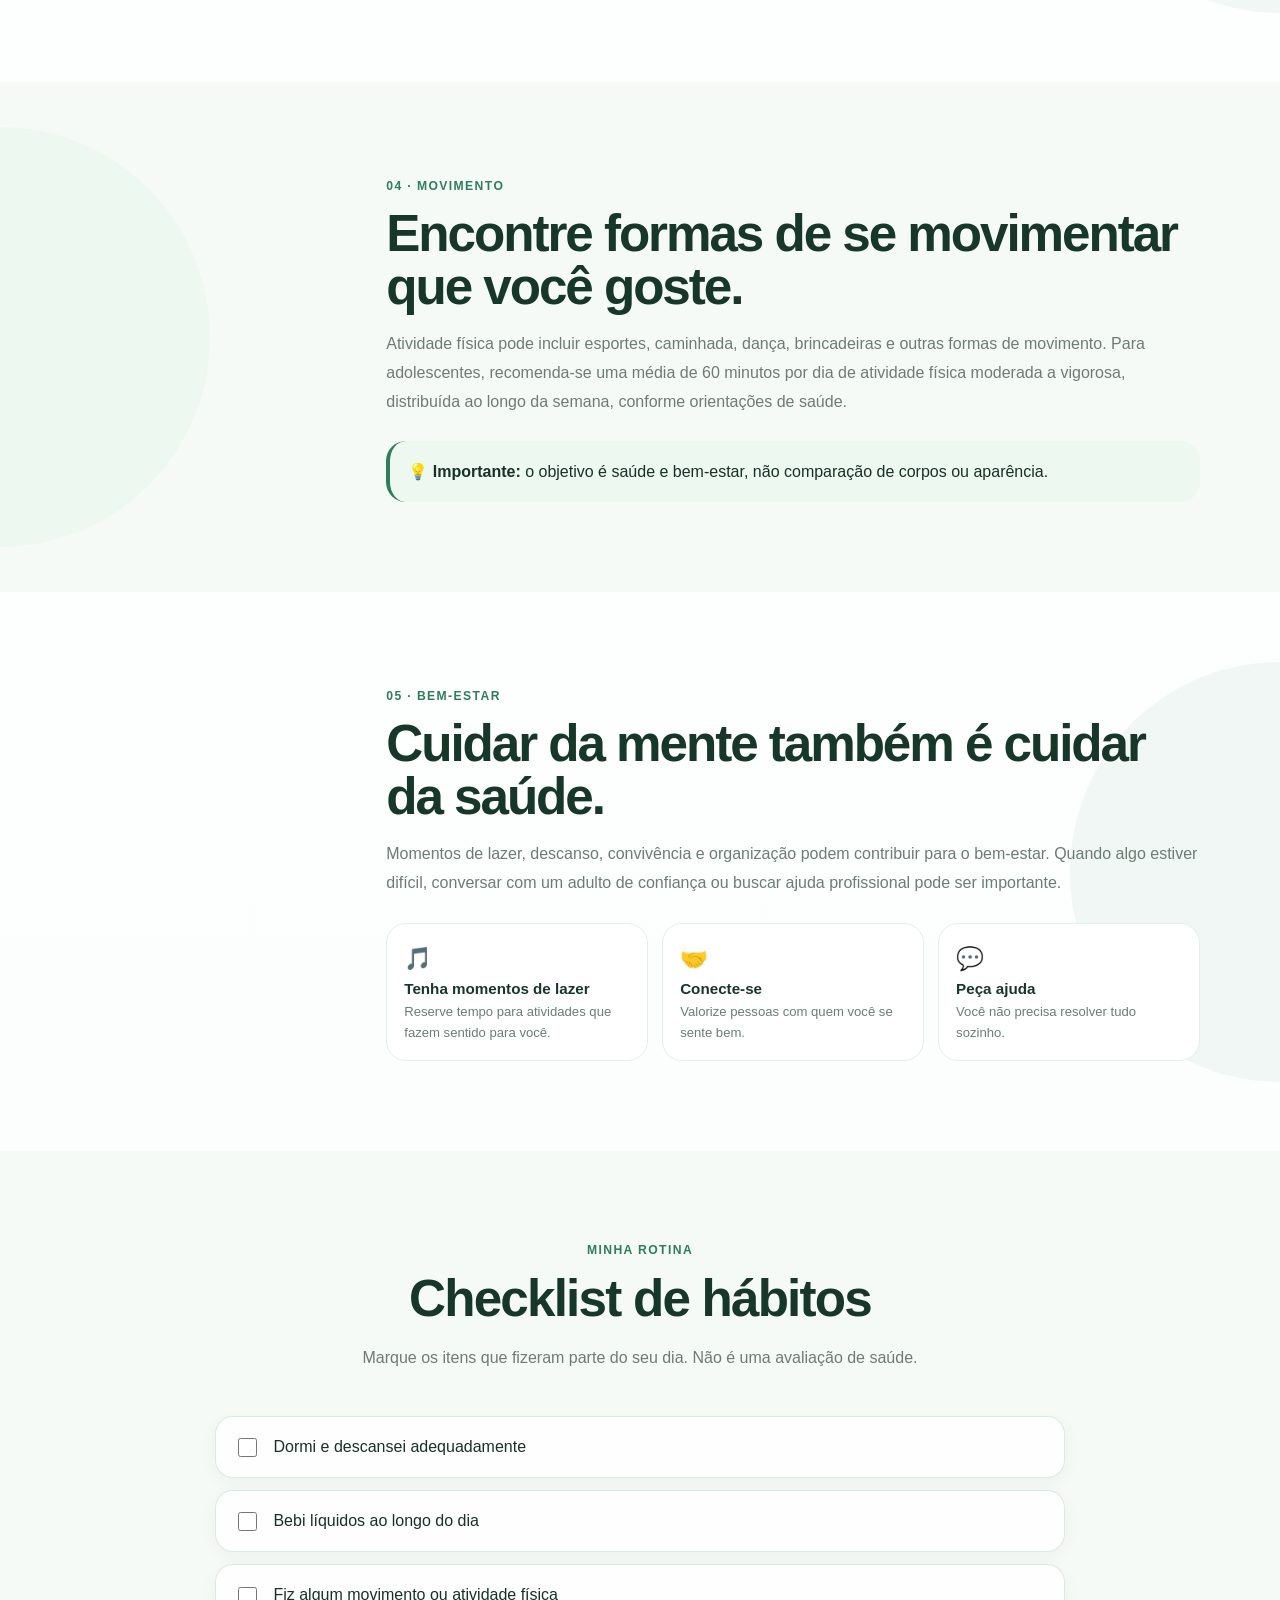
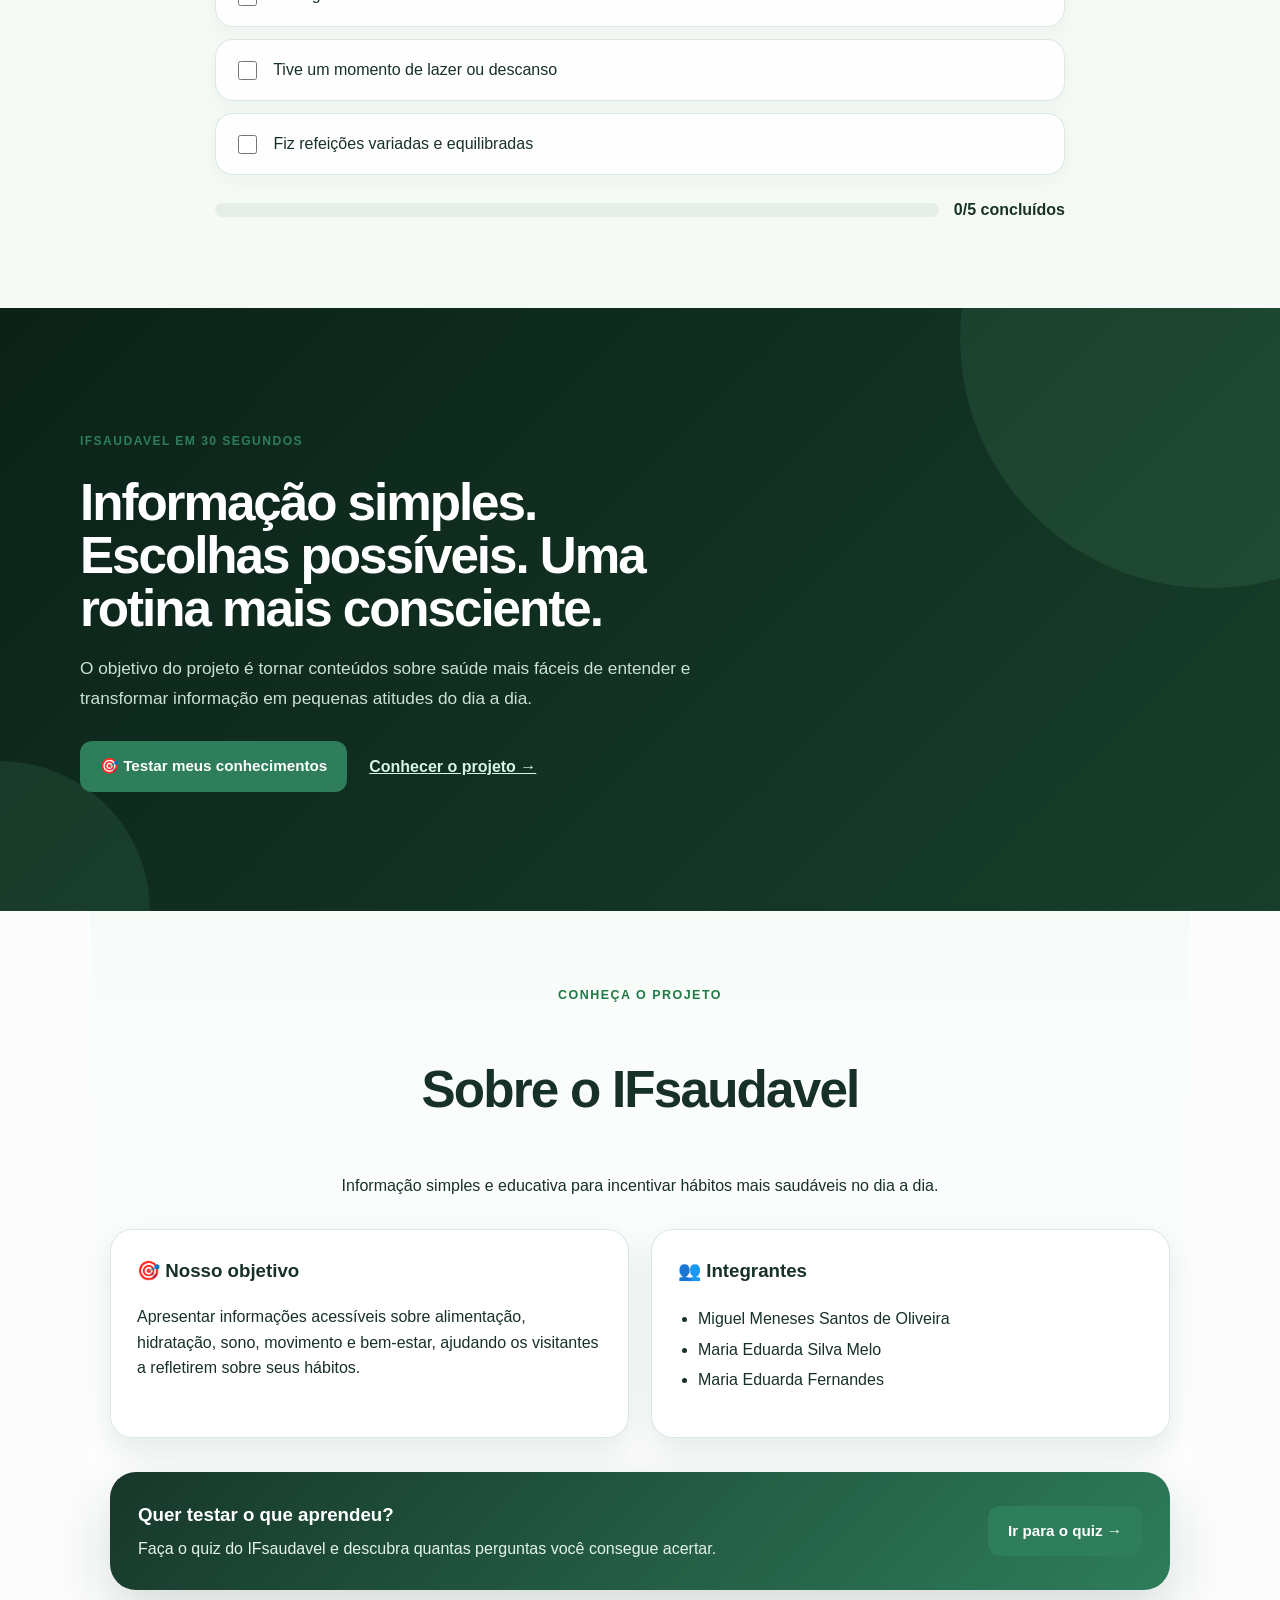
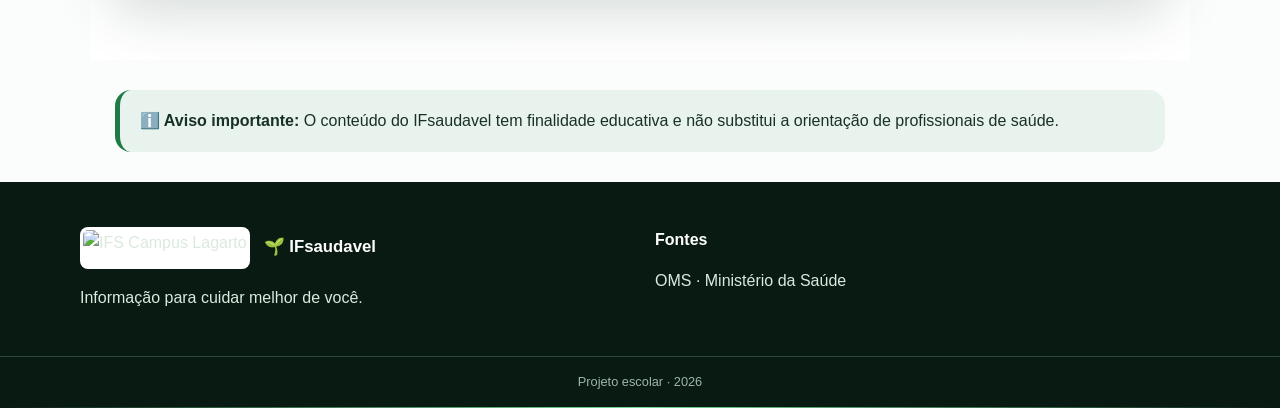
==== commit 6c0b8bae: "Add files via upload" ====
--- a/index.html
+++ b/index.html
@@ -25,7 +25,7 @@
     <a class="logo" href="#inicio"><img src="https://www.ifs.edu.br/images/Ascom_Lagarto/2023/ABRIL/Marca_IFS_-_Campus_Lagarto_vertical-01.png" alt="IFS Campus Lagarto" class="ifs-logo-header"><span>🌱</span> IFsaudavel</a>
     <button class="menu-btn" aria-label="Abrir menu">☰</button>
     <nav class="menu">
-      <a href="#inicio">Início</a><a href="#alimentacao">Alimentação</a><a href="#hidratacao">Hidratação</a><a href="#sono">Sono</a><a href="#movimento">Movimento</a><a href="#bem-estar">Bem-estar</a><a href="quiz.html">Quiz</a><a href="#sobre">Projeto</a><a href="#fontes">Fontes</a>
+      <a href="#inicio">Início</a><a href="#alimentacao">Alimentação</a><a href="#hidratacao">Hidratação</a><a href="#sono">Sono</a><a href="#movimento">Movimento</a><a href="#bem-estar">Bem-estar</a><a href="quiz.html">Quiz</a><a href="#sobre">Projeto</a><a href="fontes.html">Fontes</a>
       <a href="avaliacao.html">Avaliação</a>
     </nav>
   </div>
@@ -75,7 +75,7 @@
 <div class="impact-panel reveal-scale"><div class="impact-ring"><span>5</span><small>pilares</small></div><div class="impact-list"><div><b>01</b><span>Alimentação</span></div><div><b>02</b><span>Hidratação</span></div><div><b>03</b><span>Sono</span></div><div><b>04</b><span>Movimento</span></div><div><b>05</b><span>Bem-estar</span></div></div></div>
 </div></section>
 
-<section id="fontes" class="section sources-section"><div class="container"><div class="section-title reveal"><span class="tag">FONTES E REFERÊNCIAS</span><h2>De onde vieram as informações?</h2><p>As informações educativas do IFsaudavel foram organizadas a partir de fontes oficiais e institucionais de saúde. Acesse os materiais originais para consultar os conteúdos completos.</p></div><div class="source-list stagger"><a class="source-item" href="https://www.who.int/news-room/fact-sheets/detail/physical-activity" target="_blank" rel="noopener noreferrer"><div><strong>Organização Mundial da Saúde (OMS) — Atividade física</strong><span>Benefícios da atividade física, comportamento sedentário e recomendações por faixa etária.</span></div><span>↗</span></a><a class="source-item" href="https://www.who.int/news-room/fact-sheets/detail/healthy-diet" target="_blank" rel="noopener noreferrer"><div><strong>Organização Mundial da Saúde (OMS) — Alimentação saudável</strong><span>Princípios de adequação, equilíbrio, moderação e diversidade na alimentação.</span></div><span>↗</span></a><a class="source-item" href="https://www.gov.br/saude/pt-br/assuntos/saude-brasil/publicacoes-para-promocao-a-saude/guia_alimentar_populacao_brasileira_2ed.pdf/view" target="_blank" rel="noopener noreferrer"><div><strong>Ministério da Saúde — Guia Alimentar para a População Brasileira</strong><span>Referência oficial brasileira para escolhas, combinação, preparo e consumo de alimentos.</span></div><span>↗</span></a><a class="source-item" href="https://www.gov.br/saude/pt-br/centrais-de-conteudo/publicacoes/guias-e-manuais/2021/guia-de-atividade-fisica-para-a-populacao-brasileira.pdf" target="_blank" rel="noopener noreferrer"><div><strong>Ministério da Saúde — Guia de Atividade Física para a População Brasileira</strong><span>Recomendações brasileiras sobre atividade física em diferentes fases da vida.</span></div><span>↗</span></a><a class="source-item" href="https://www.gov.br/saude/pt-br/composicao/saps/promocao-da-saude/guias-alimentares/publicacoes" target="_blank" rel="noopener noreferrer"><div><strong>Ministério da Saúde — Publicações de Guias Alimentares</strong><span>Portal oficial com materiais e publicações complementares sobre alimentação adequada e saudável.</span></div><span>↗</span></a></div><div class="source-note"><strong>Observação:</strong> o texto do IFsaudavel é uma adaptação educativa e resumida. As fontes acima são referências para estudo; elas não substituem orientação individual de profissionais de saúde.</div></div></section>
+
 
 <section id="sobre" class="info-section project-section">
   <div class="section-heading">
@@ -110,7 +110,7 @@
   <strong>ℹ️ Aviso importante:</strong> O conteúdo do IFsaudavel tem finalidade educativa e não substitui a orientação de profissionais de saúde.
 </div>
 
-<footer><div class="container footer-grid"><div><div class="footer-brand"><img src="https://www.ifs.edu.br/images/Ascom_Lagarto/2023/ABRIL/Marca_IFS_-_Campus_Lagarto_vertical-01.png" alt="IFS Campus Lagarto"><strong>🌱 IFsaudavel</strong></div><p>Informação para cuidar melhor de você.</p></div><div><strong>Fontes</strong><p>OMS · Ministério da Saúde</p><a href="#fontes">Ver todas as referências →</a></div></div><div class="copyright">Projeto escolar · 2026</div></footer>
+<footer><div class="container footer-grid"><div><div class="footer-brand"><img src="https://www.ifs.edu.br/images/Ascom_Lagarto/2023/ABRIL/Marca_IFS_-_Campus_Lagarto_vertical-01.png" alt="IFS Campus Lagarto"><strong>🌱 IFsaudavel</strong></div><p>Informação para cuidar melhor de você.</p></div><div><strong>Fontes</strong><p>OMS · Ministério da Saúde</p></div></div><div class="copyright">Projeto escolar · 2026</div></footer>
 <nav class="mobile-quick-nav" aria-label="Atalhos rápidos"><a href="#inicio">⌂<span>Início</span></a><a href="#conteudos">◈<span>Temas</span></a><a href="quiz.html">✓<span>Quiz</span></a><a href="avaliacao.html">♡<span>Avaliar</span></a></nav>
 <button id="backToTop" class="back-to-top" aria-label="Voltar ao topo" type="button">↑</button>
 <script src="script.js"></script>
--- a/style.css
+++ b/style.css
@@ -303,3 +303,114 @@
 body.dark-mode .card,body.dark-mode .checklist label,body.dark-mode .hero-card{background:#15271e!important;color:var(--if-text)}
 body.dark-mode .topic-emoji{background:linear-gradient(145deg,#15271e,#1b3527)!important}body.dark-mode .water-box{background:#173326!important;color:#f2f7f4}body.dark-mode .impact-section{background:#07130d}body.dark-mode .section{background:#0c1711}
 body.high-contrast .card,body.high-contrast .checklist label{border:2px solid #000!important;box-shadow:none!important}
+
+/* =========================================================
+   Correção visual das páginas internas — IFsaudavel 3.0
+   ========================================================= */
+.topbar{
+  position:fixed;
+  top:12px;
+  right:24px;
+  left:auto;
+  z-index:1002;
+  pointer-events:none;
+}
+.topbar .accessibility-bar{
+  pointer-events:auto;
+  display:flex;
+  align-items:center;
+  justify-content:flex-end;
+  gap:7px;
+  padding:8px 10px;
+  background:rgba(255,255,255,.92);
+  border:1px solid #dfeae3;
+  border-radius:16px;
+  box-shadow:0 10px 30px rgba(31,67,50,.10);
+  backdrop-filter:blur(14px);
+  width:max-content;
+}
+.topbar .accessibility-bar span{font-weight:800;color:var(--dark);margin-right:2px}
+.topbar .accessibility-bar button{border:0;background:#eef5f0;color:var(--green);border-radius:10px;padding:7px 10px;font-weight:800;cursor:pointer}
+.topbar .accessibility-bar button:hover{background:#dfeee4}
+.site-header{
+  position:sticky;
+  top:0;
+  z-index:1000;
+  background:rgba(255,255,255,.94);
+  border-bottom:1px solid #e5eee8;
+  box-shadow:0 5px 22px rgba(31,67,50,.06);
+  backdrop-filter:blur(14px);
+  -webkit-backdrop-filter:blur(14px);
+}
+.nav-wrap{
+  min-height:78px;
+  display:flex;
+  align-items:center;
+  justify-content:space-between;
+  gap:24px;
+  padding-right:320px;
+}
+.brand{
+  display:flex;
+  align-items:center;
+  gap:12px;
+  color:var(--dark);
+  text-decoration:none;
+  min-width:0;
+}
+.brand img{
+  display:block;
+  width:52px!important;
+  height:62px!important;
+  max-width:52px!important;
+  max-height:62px!important;
+  object-fit:contain!important;
+  object-position:center;
+  background:#fff;
+  border-radius:8px;
+  padding:3px;
+  flex:0 0 52px;
+}
+.brand span{display:flex;flex-direction:column;line-height:1.15;white-space:nowrap}
+.brand strong{font-size:1.08rem;letter-spacing:-.02em}
+.brand small{font-size:.72rem;color:var(--muted);margin-top:3px}
+.main-nav{display:flex;align-items:center;justify-content:flex-end;gap:14px;flex-wrap:wrap}
+.main-nav a{position:relative;color:var(--text);text-decoration:none;font-size:.82rem;font-weight:750;padding:7px 2px}
+.main-nav a::after{content:"";position:absolute;left:0;right:0;bottom:1px;height:2px;border-radius:9px;background:var(--green);transform:scaleX(0);transition:transform .2s ease}
+.main-nav a:hover::after,.main-nav a.active::after{transform:scaleX(1)}
+.compact-hero{padding:92px 0 82px;min-height:auto;background:radial-gradient(circle at 85% 15%,rgba(119,216,154,.28),transparent 28%),linear-gradient(135deg,#071a12,#1d6545 100%);color:#fff}
+.compact-hero .hero-content{max-width:900px}
+.compact-hero .eyebrow{display:inline-block;color:#bdf0cb;font-weight:900;letter-spacing:1.7px;font-size:.75rem;margin-bottom:12px}
+.compact-hero h1{color:#fff;margin-bottom:16px}
+.compact-hero p{color:#d8ebe0;max-width:700px}
+.btn-primary{background:var(--green);color:#fff;border-radius:12px;padding:13px 20px;font-weight:800;text-decoration:none;display:inline-block;margin-top:16px}
+.sources-section{padding-top:80px}
+.source-list{display:grid;grid-template-columns:1fr;gap:14px;max-width:900px;margin:0 auto}
+.source-item{display:flex;align-items:center;justify-content:space-between;gap:20px;text-decoration:none;color:var(--text);background:#fff;border:1px solid #e2ece5;border-radius:20px;padding:22px 24px;box-shadow:0 8px 25px rgba(31,67,50,.05);transition:transform .2s ease,box-shadow .2s ease,border-color .2s ease}
+.source-item:hover{transform:translateY(-3px);box-shadow:var(--if-glow);border-color:#c8dfd0}
+.source-item strong{display:block;color:var(--dark);font-size:1rem;margin-bottom:4px}
+.source-item span{color:var(--muted);font-size:.88rem}
+.source-item>span:last-child{font-size:1.3rem;color:var(--green);font-weight:900;flex:0 0 auto}
+.source-note{max-width:900px;margin:24px auto 0;background:#edf8f0;border-left:4px solid var(--green);padding:18px 20px;border-radius:12px;color:var(--text)}
+footer{margin-top:0}
+
+@media(max-width:1100px){
+  .nav-wrap{padding-right:300px}
+  .main-nav{gap:9px}
+  .main-nav a{font-size:.76rem}
+}
+@media(max-width:900px){
+  .topbar{position:relative;top:auto;right:auto;left:auto;padding:10px 4% 0;background:#fff}
+  .topbar .accessibility-bar{width:100%;justify-content:center}
+  .nav-wrap{padding-right:0;min-height:72px}
+  .main-nav{display:none}
+}
+@media(max-width:600px){
+  .brand img{width:44px!important;height:54px!important;max-width:44px!important;max-height:54px!important;flex-basis:44px}
+  .brand strong{font-size:1rem}
+  .brand small{font-size:.65rem}
+  .topbar .accessibility-bar{gap:4px;padding:7px;flex-wrap:wrap}
+  .topbar .accessibility-bar span{font-size:.85rem}
+  .topbar .accessibility-bar button{padding:6px 8px}
+  .compact-hero{padding:65px 0}
+}
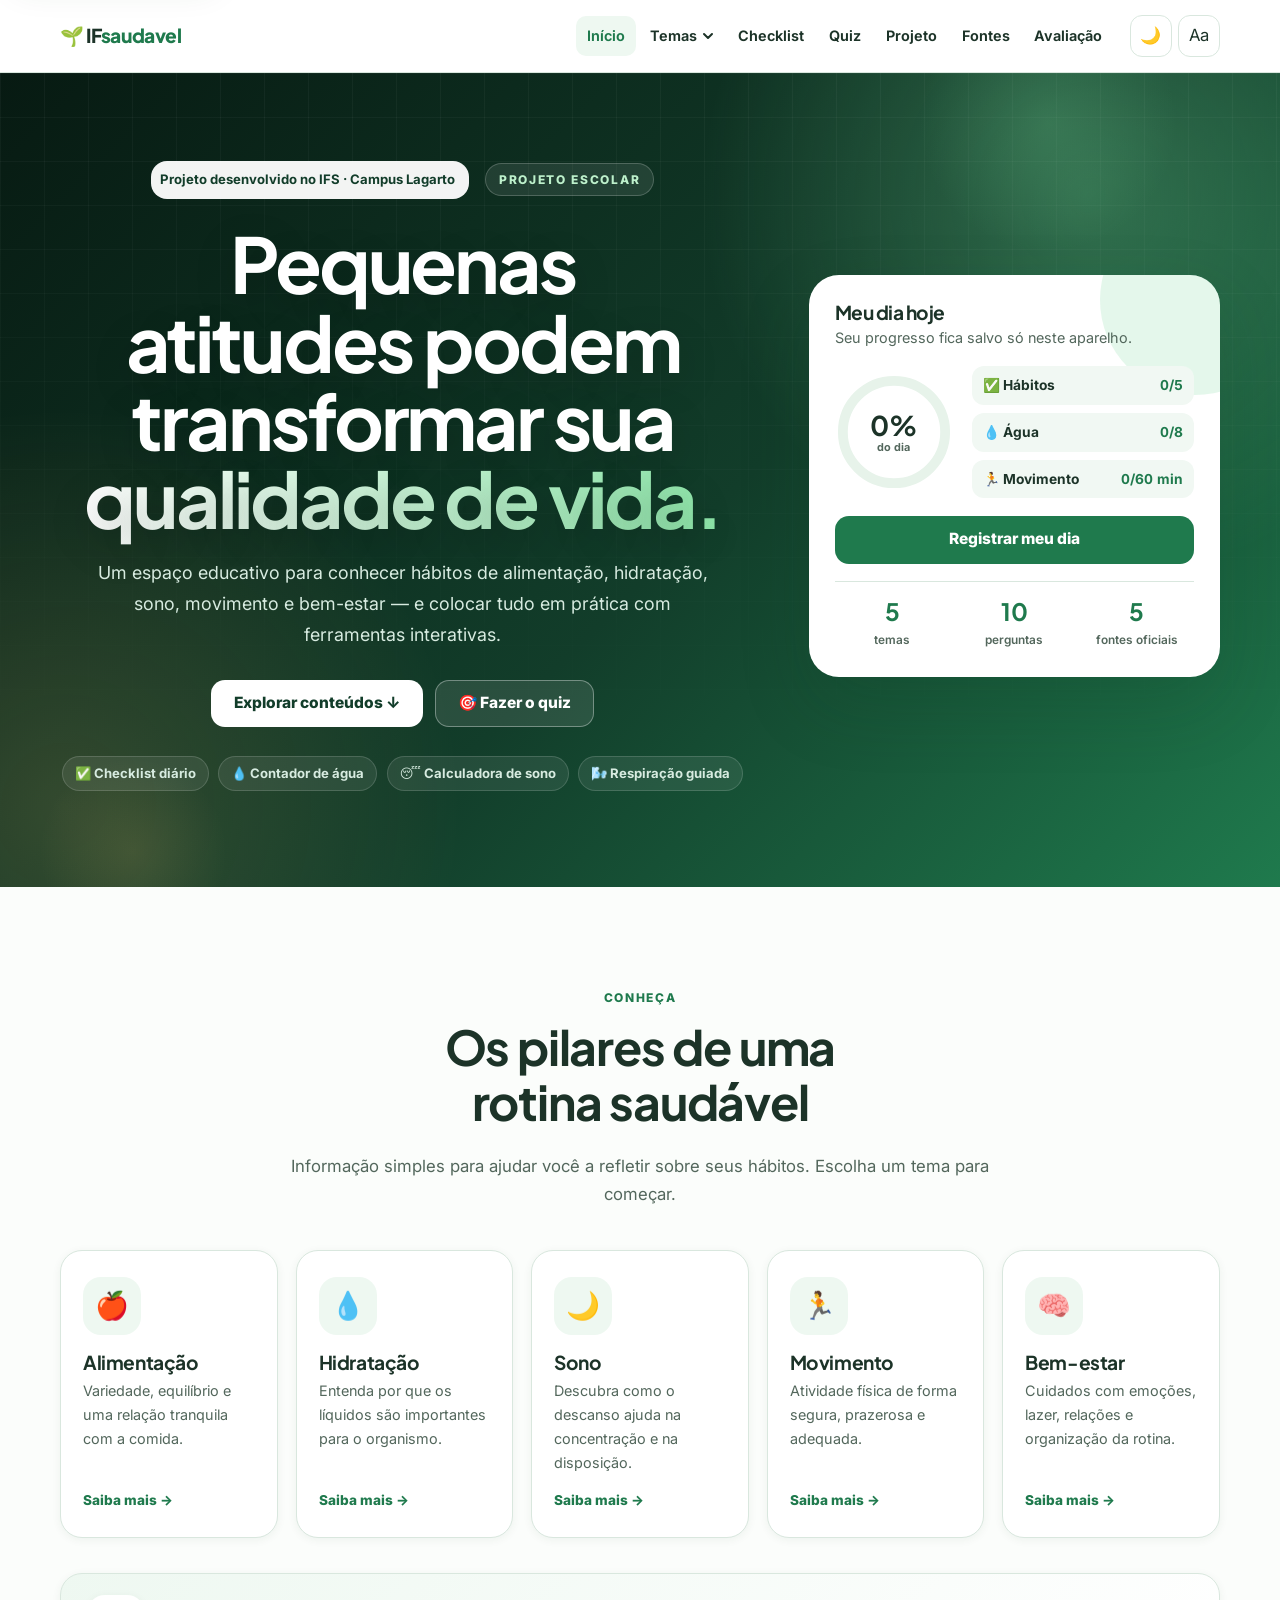
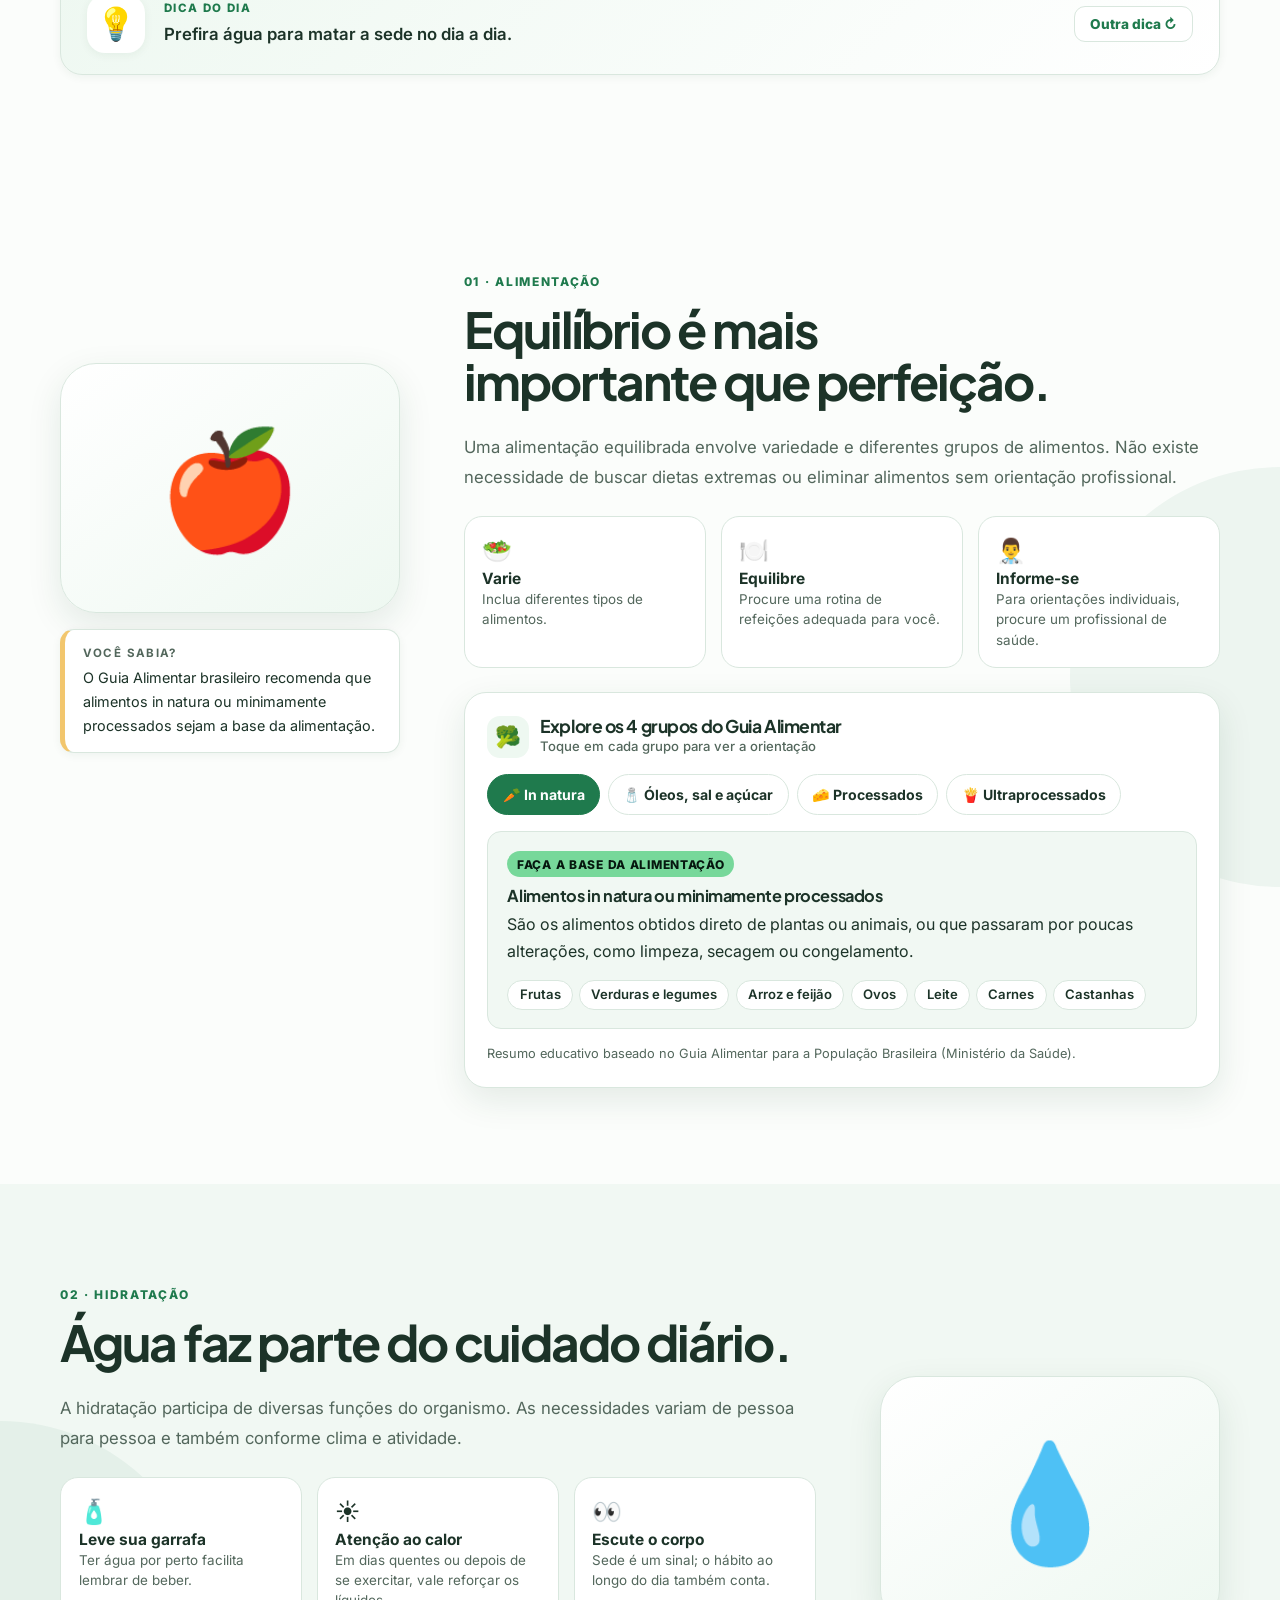
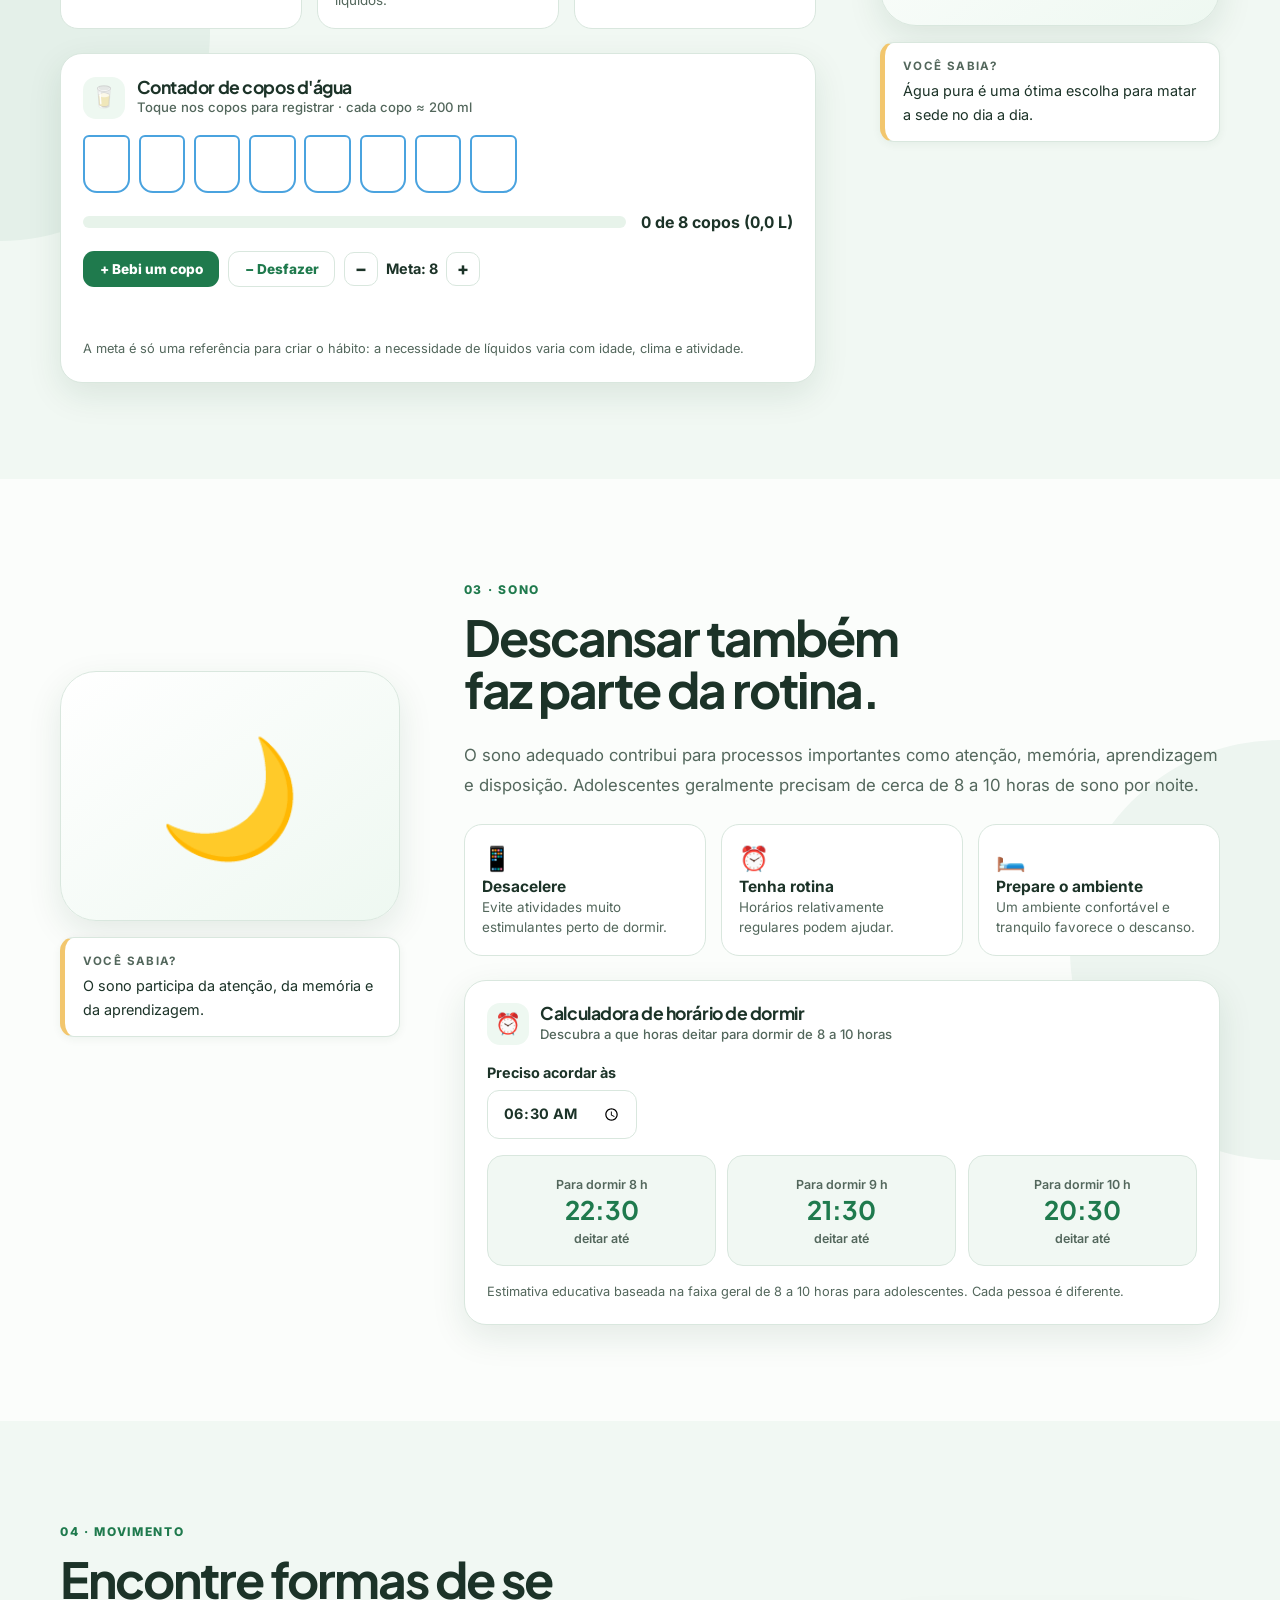
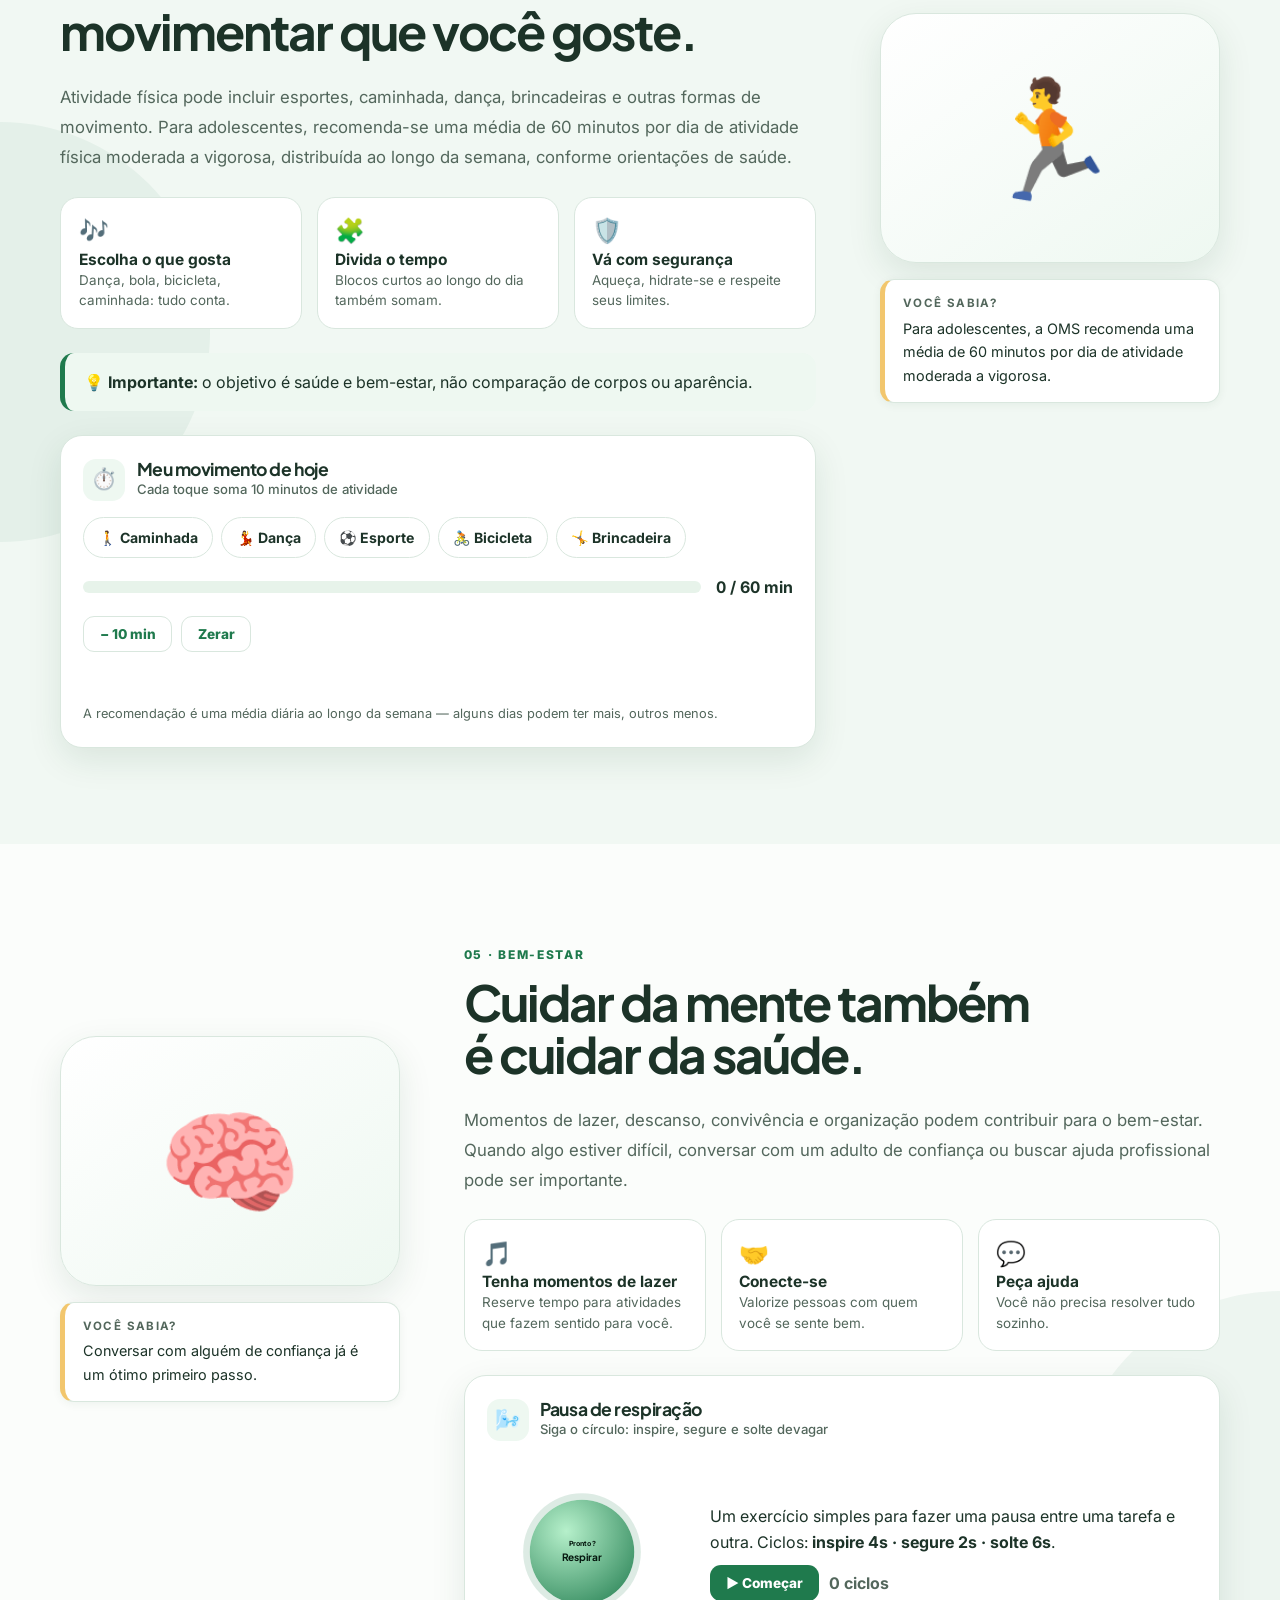
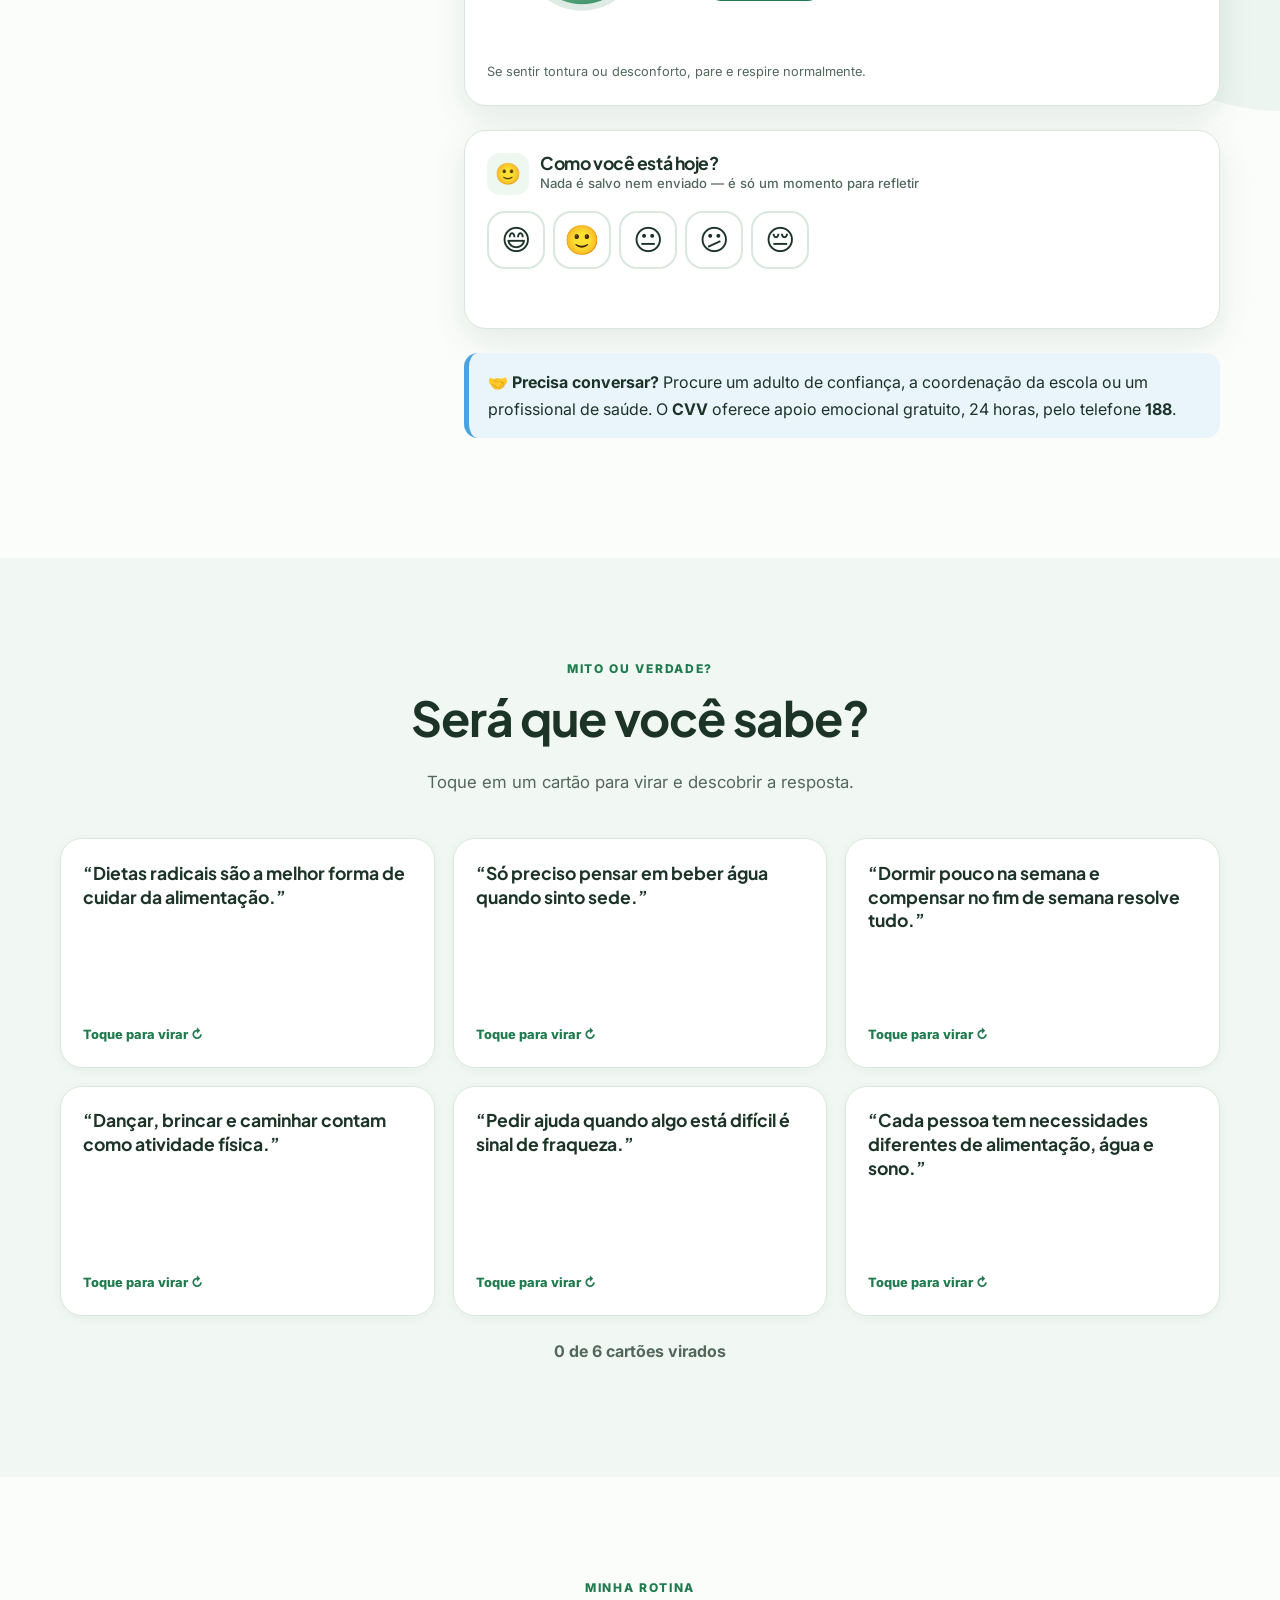
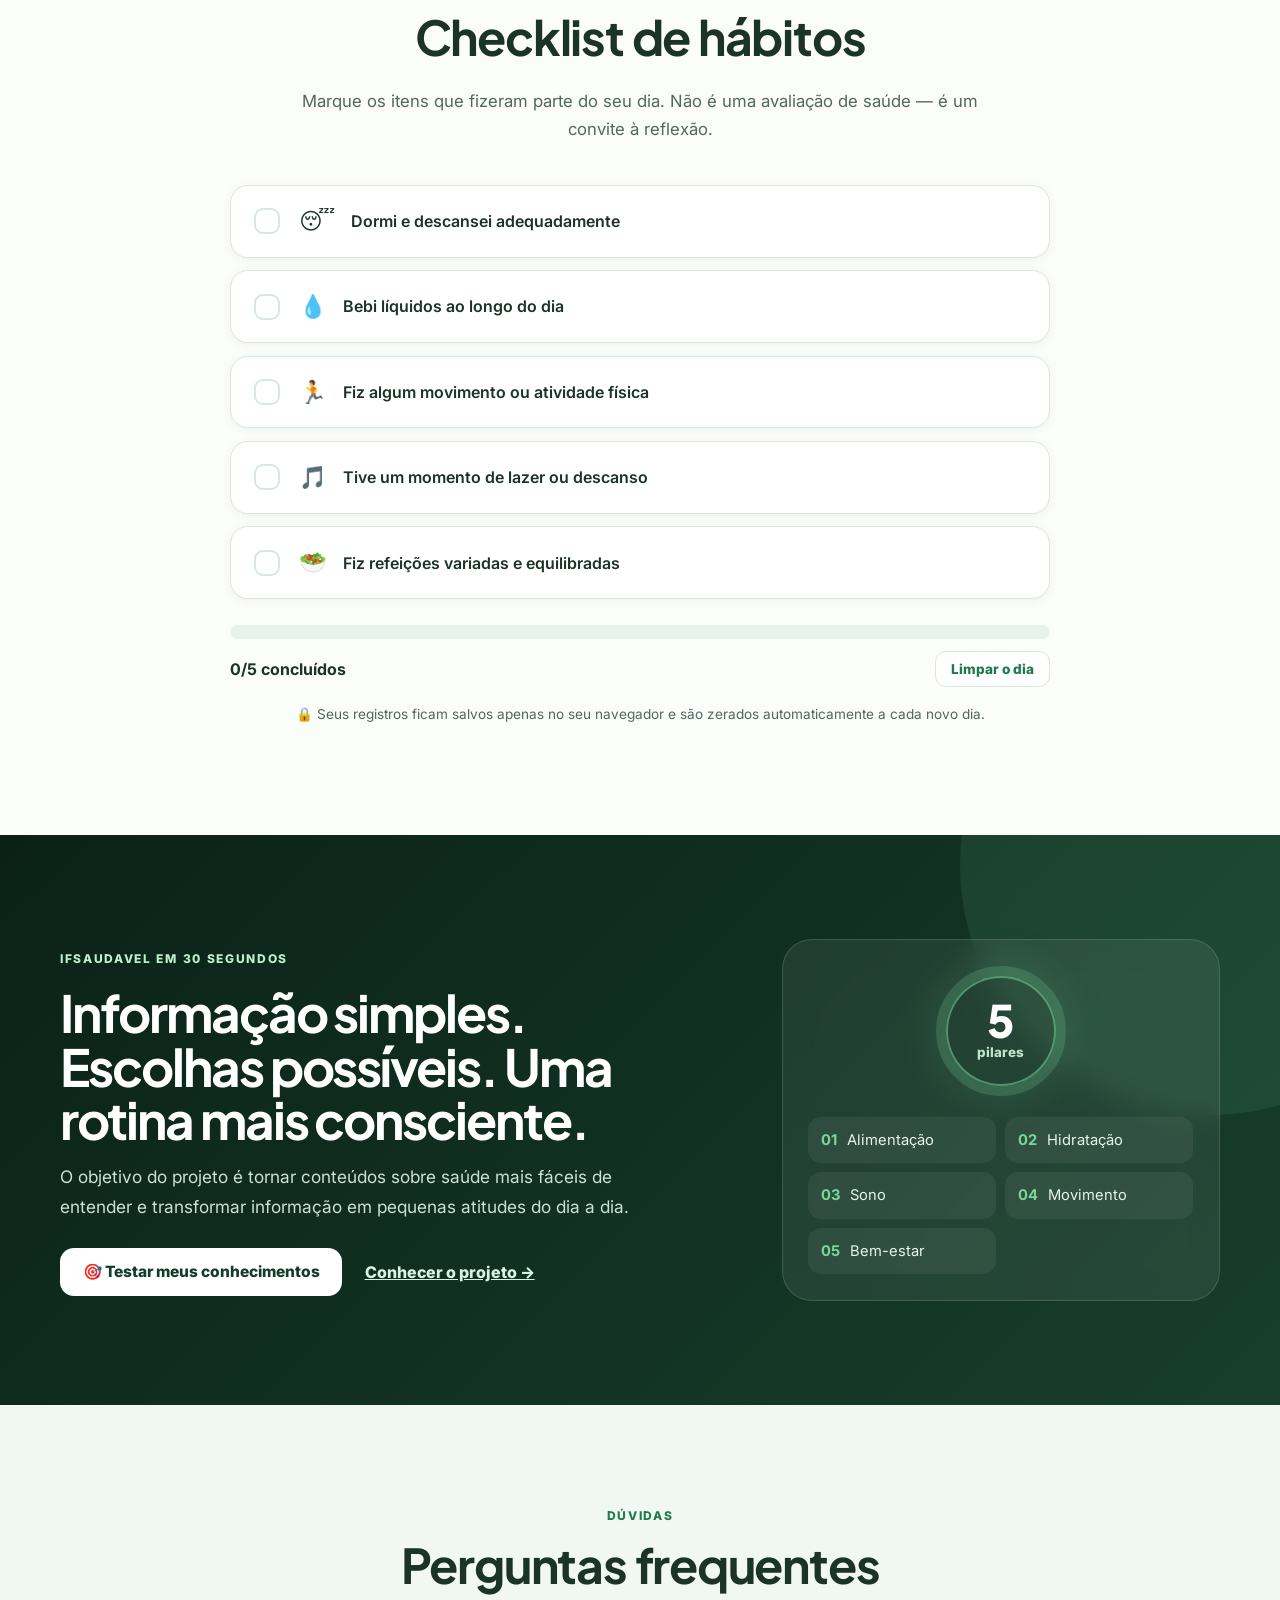
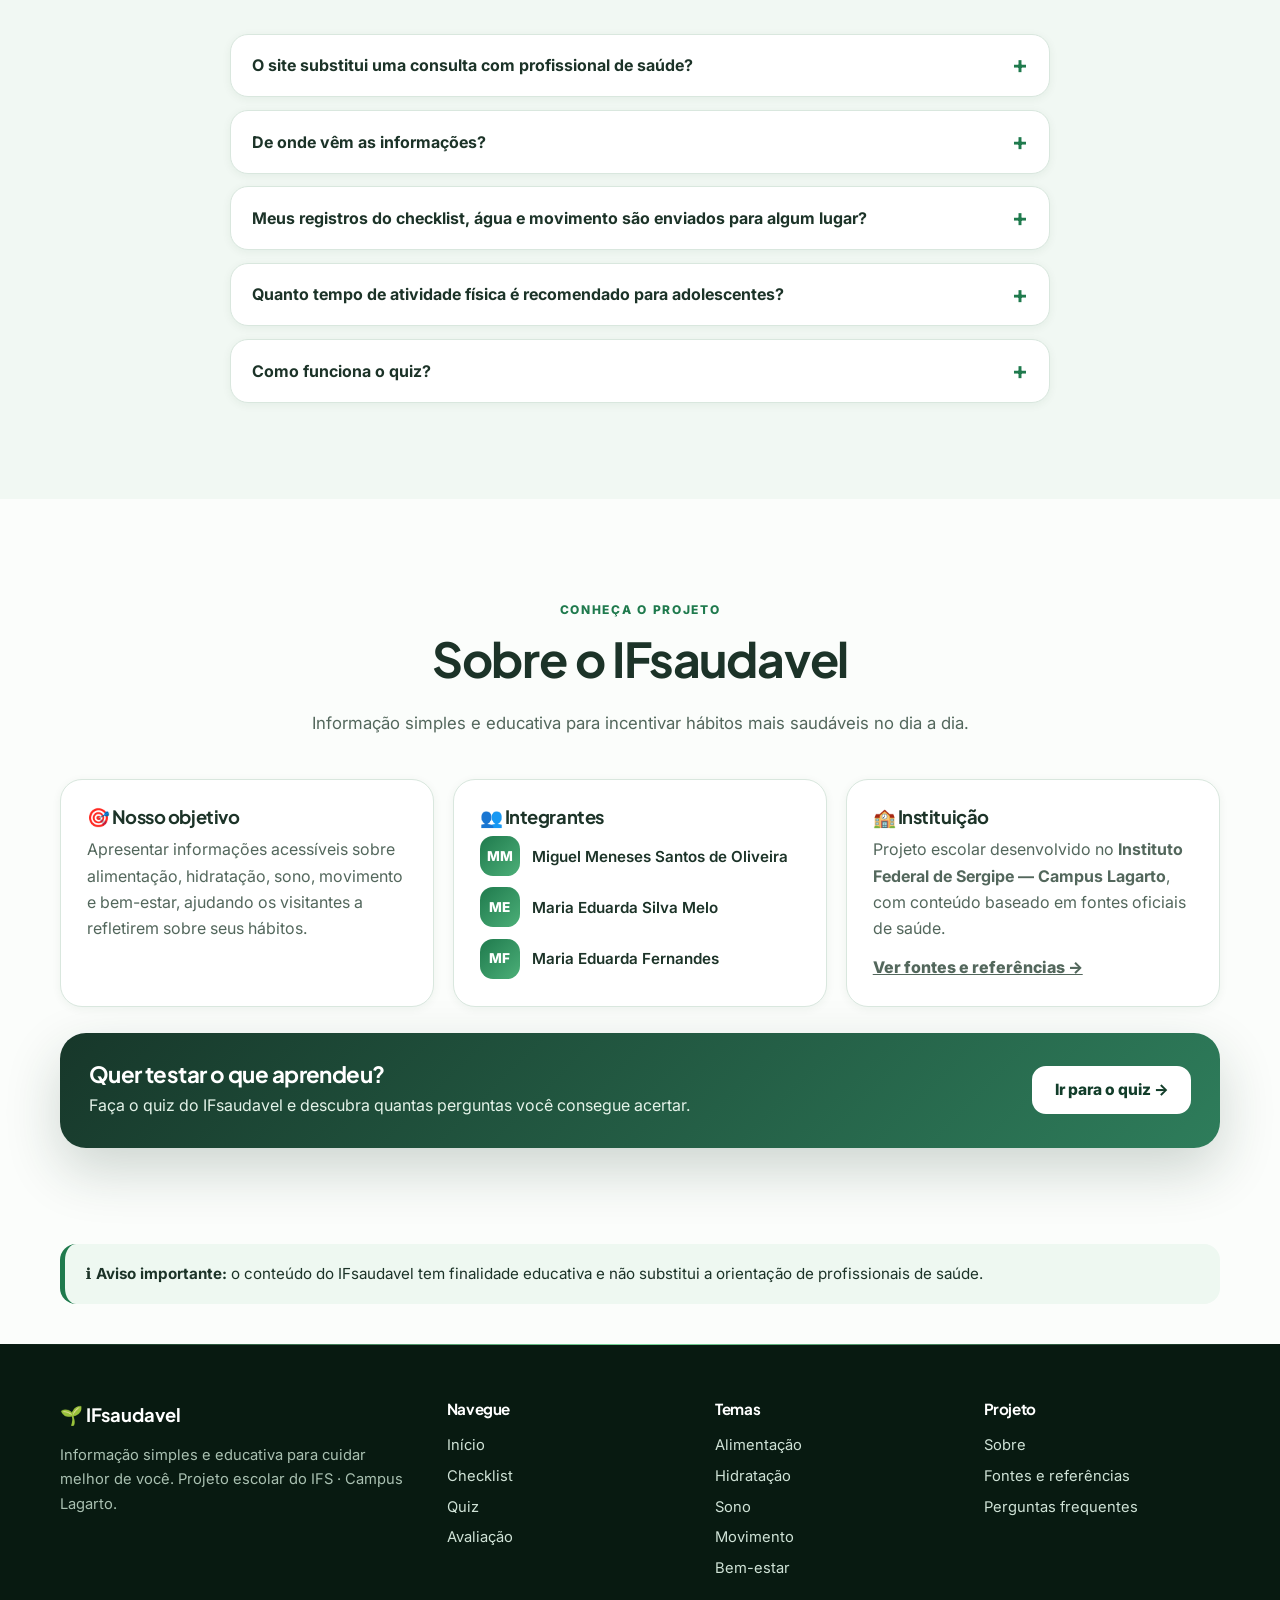
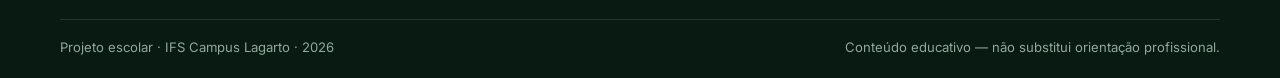
==== commit 12bbc2ab: "Add files via upload" ====
--- a/index.html
+++ b/index.html
@@ -2,117 +2,451 @@
 <html lang="pt-BR">
 <head>
 <meta charset="UTF-8">
-<meta name="viewport" content="width=device-width, initial-scale=1.0">
+<meta name="viewport" content="width=device-width, initial-scale=1">
 <title>IFsaudavel | IFS Campus Lagarto</title>
-<meta name="description" content="Projeto escolar IFsaudavel do IFS Campus Lagarto: alimentação, hidratação, sono, movimento e bem-estar.">
-<link rel="icon" href="data:image/svg+xml,<svg xmlns=%22http://www.w3.org/2000/svg%22 viewBox=%220 0 100 100%22><text y=%22.9em%22 font-size=%2290%22>🌱</text></svg>">
+<meta name="description" content="Projeto escolar IFsaudavel do IFS Campus Lagarto: alimentação, hidratação, sono, movimento e bem-estar, com ferramentas interativas e quiz.">
+<meta name="theme-color" content="#123d2a">
+<meta property="og:title" content="IFsaudavel | IFS Campus Lagarto"><meta property="og:description" content="Projeto escolar IFsaudavel do IFS Campus Lagarto: alimentação, hidratação, sono, movimento e bem-estar, com ferramentas interativas e quiz."><meta property="og:type" content="website"><meta property="og:locale" content="pt_BR">
+<link rel="icon" type="image/svg+xml" href="favicon.svg">
+<link rel="preconnect" href="https://fonts.googleapis.com"><link rel="preconnect" href="https://fonts.gstatic.com" crossorigin><link href="https://fonts.googleapis.com/css2?family=Inter:wght@400;500;600;700;800&family=Plus+Jakarta+Sans:wght@600;700;800&display=swap" rel="stylesheet">
+<script>(function(){var d=document.documentElement;d.classList.add('js');try{var t=localStorage.getItem('ifs-theme');if(!t&&window.matchMedia&&matchMedia('(prefers-color-scheme: dark)').matches)t='dark';if(t)d.dataset.theme=t;var f=localStorage.getItem('ifs-fs');if(f)d.dataset.fs=f;if(localStorage.getItem('ifs-motion')==='reduce')d.dataset.motion='reduce'}catch(e){}})();</script>
 <link rel="stylesheet" href="style.css">
+
 </head>
 <body>
-<a class="skip-link" href="#conteudos">Pular para o conteúdo</a>
+<a class="skip-link" href="#conteudo">Pular para o conteúdo</a>
 <div class="reading-progress" id="readingProgress" aria-hidden="true"></div>
-
-    <div class="accessibility-bar" aria-label="Ferramentas de acessibilidade">
-      <button type="button" id="fontMinus" aria-label="Diminuir tamanho da fonte">A−</button>
-      <button type="button" id="fontReset" aria-label="Restaurar tamanho da fonte">A</button>
-      <button type="button" id="fontPlus" aria-label="Aumentar tamanho da fonte">A+</button>
-      <button type="button" id="contrastToggle" aria-label="Ativar alto contraste">◐ Contraste</button>
-      <button type="button" id="themeToggle" aria-label="Alternar modo escuro">🌙</button>
-    </div>
-    
 <header class="header">
   <div class="container nav">
-    <a class="logo" href="#inicio"><img src="https://www.ifs.edu.br/images/Ascom_Lagarto/2023/ABRIL/Marca_IFS_-_Campus_Lagarto_vertical-01.png" alt="IFS Campus Lagarto" class="ifs-logo-header"><span>🌱</span> IFsaudavel</a>
-    <button class="menu-btn" aria-label="Abrir menu">☰</button>
-    <nav class="menu">
-      <a href="#inicio">Início</a><a href="#alimentacao">Alimentação</a><a href="#hidratacao">Hidratação</a><a href="#sono">Sono</a><a href="#movimento">Movimento</a><a href="#bem-estar">Bem-estar</a><a href="quiz.html">Quiz</a><a href="#sobre">Projeto</a><a href="fontes.html">Fontes</a>
+    <a class="brand" href="#inicio" aria-label="IFsaudavel — página inicial">
+      <img src="https://www.ifs.edu.br/images/Ascom_Lagarto/2023/ABRIL/Marca_IFS_-_Campus_Lagarto_vertical-01.png" alt="IFS Campus Lagarto" width="38" height="46" onerror="this.style.display='none'">
+      <span class="brand-name">🌱 IF<b>saudavel</b></span>
+    </a>
+    <nav class="menu" id="mainMenu" aria-label="Navegação principal">
+      <a href="#inicio" aria-current="page">Início</a>
+      <div class="drop">
+        <button class="drop-btn" type="button" aria-expanded="false" aria-haspopup="true" aria-controls="dropTemas">Temas <svg width="12" height="12" viewBox="0 0 12 12" aria-hidden="true"><path d="M2 4l4 4 4-4" fill="none" stroke="currentColor" stroke-width="2" stroke-linecap="round" stroke-linejoin="round"/></svg></button>
+        <div class="drop-menu" id="dropTemas"><a href="#alimentacao">🍎 Alimentação</a><a href="#hidratacao">💧 Hidratação</a><a href="#sono">🌙 Sono</a><a href="#movimento">🏃 Movimento</a><a href="#bem-estar">🧠 Bem-estar</a></div>
+      </div>
+      <a href="#checklist">Checklist</a>
+      <a href="quiz.html">Quiz</a>
+      <a href="#sobre">Projeto</a>
+      <a href="fontes.html">Fontes</a>
       <a href="avaliacao.html">Avaliação</a>
     </nav>
+    <div class="nav-actions">
+      <button class="icon-btn" id="themeBtn" type="button" aria-label="Alternar modo claro/escuro" title="Modo claro/escuro">🌙</button>
+      <button class="icon-btn" id="a11yBtn" type="button" aria-label="Abrir opções de acessibilidade" aria-expanded="false" aria-controls="a11yPanel" title="Acessibilidade">Aa</button>
+      <button class="icon-btn menu-btn" id="menuBtn" type="button" aria-label="Abrir menu" aria-expanded="false" aria-controls="mobileMenu">☰</button>
+    </div>
+  </div>
+  <div class="a11y-panel" id="a11yPanel" role="dialog" aria-label="Opções de acessibilidade">
+    <h2>♿ Acessibilidade <button class="icon-btn" type="button" id="a11yClose" aria-label="Fechar" style="width:34px;height:34px">✕</button></h2>
+    <div class="a11y-row"><span>Tamanho do texto</span>
+      <div class="seg" role="group" aria-label="Tamanho do texto">
+        <button type="button" id="fontMinus" aria-label="Diminuir texto">A−</button>
+        <button type="button" id="fontReset" aria-label="Tamanho padrão">A</button>
+        <button type="button" id="fontPlus" aria-label="Aumentar texto">A+</button>
+      </div></div>
+    <div class="a11y-row"><span>Aparência</span>
+      <div class="seg" role="group" aria-label="Aparência">
+        <button type="button" data-theme-set="light" aria-pressed="false">☀️ Claro</button>
+        <button type="button" data-theme-set="dark" aria-pressed="false">🌙 Escuro</button>
+        <button type="button" data-theme-set="contrast" aria-pressed="false">◐ Contraste</button>
+      </div></div>
+    <div class="a11y-row"><label class="switch"><span>Reduzir animações</span><input type="checkbox" id="motionToggle"></label></div>
+    <button class="btn secondary small" type="button" id="a11yResetAll" style="width:100%">Restaurar padrões</button>
+  </div>
+  <div class="mobile-menu" id="mobileMenu">
+    <a href="#inicio" aria-current="page"><span aria-hidden="true">🏠</span> Início</a>
+    <div class="group-title">Temas</div><a href="#alimentacao"><span aria-hidden="true">🍎</span> Alimentação</a><a href="#hidratacao"><span aria-hidden="true">💧</span> Hidratação</a><a href="#sono"><span aria-hidden="true">🌙</span> Sono</a><a href="#movimento"><span aria-hidden="true">🏃</span> Movimento</a><a href="#bem-estar"><span aria-hidden="true">🧠</span> Bem-estar</a>
+    <div class="group-title">Explorar</div>
+    <a href="#checklist"><span aria-hidden="true">✅</span> Checklist de hábitos</a>
+    <a href="quiz.html"><span aria-hidden="true">🎯</span> Quiz</a>
+    <a href="#sobre"><span aria-hidden="true">👥</span> O projeto</a>
+    <a href="fontes.html"><span aria-hidden="true">📚</span> Fontes</a>
+    <a href="avaliacao.html"><span aria-hidden="true">💬</span> Avaliação</a>
   </div>
 </header>
-
-<main>
+<main id="conteudo">
+
+<!-- ============ HERO ============ -->
 <section id="inicio" class="hero">
-  <div class="hero-blob b1" aria-hidden="true"></div><div class="hero-blob b2" aria-hidden="true"></div><div class="hero-blob b3" aria-hidden="true"></div>
-  <div class="container hero-wrap"><div class="ifs-badge"><img src="https://www.ifs.edu.br/images/Ascom_Lagarto/2023/ABRIL/Marca_IFS_-_Campus_Lagarto_vertical-01.png" alt="Instituto Federal de Sergipe - Campus Lagarto"><span>Projeto desenvolvido no IFS · Campus Lagarto</span></div><div class="hero-grid">
+  <div class="hero-blob b1" aria-hidden="true"></div><div class="hero-blob b2" aria-hidden="true"></div>
+  <div class="container hero-grid">
     <div>
-      <span class="tag">PROJETO ESCOLAR</span>
+      <div class="hero-top"><div class="ifs-badge"><img src="https://www.ifs.edu.br/images/Ascom_Lagarto/2023/ABRIL/Marca_IFS_-_Campus_Lagarto_vertical-01.png" alt="Instituto Federal de Sergipe — Campus Lagarto" onerror="this.style.display='none'"><span>Projeto desenvolvido no IFS · Campus Lagarto</span></div>
+      <span class="tag">Projeto escolar</span></div>
       <h1>Pequenas atitudes podem transformar sua <span>qualidade de vida.</span></h1>
-      <p>Um espaço educativo para conhecer hábitos relacionados à alimentação, hidratação, sono, movimento e bem-estar.</p>
-      <div class="buttons"><a class="btn primary" href="#conteudos">Explorar conteúdos</a><a class="btn secondary" href="quiz.html">🎯 Fazer o quiz</a></div>
-    </div>
-    <div class="hero-card reveal-scale"><div class="plant">🌿</div><h3>Cuide da sua rotina</h3><p>Saúde é construída por escolhas possíveis e equilibradas no dia a dia.</p><div class="mini-stats"><div><strong data-count="5">0</strong><small>temas</small></div><div><strong data-count="10">0</strong><small>perguntas</small></div><div><strong data-count="1">0</strong><small>objetivo: aprender</small></div></div></div>
-  </div></div>
-</section>
-
+      <p class="hero-lead">Um espaço educativo para conhecer hábitos de alimentação, hidratação, sono, movimento e bem-estar — e colocar tudo em prática com ferramentas interativas.</p>
+      <div class="buttons">
+        <a class="btn light" href="#conteudos">Explorar conteúdos ↓</a>
+        <a class="btn ghost" href="quiz.html">🎯 Fazer o quiz</a>
+      </div>
+      <div class="hero-points" aria-label="Destaques"><span>✅ Checklist diário</span><span>💧 Contador de água</span><span>😴 Calculadora de sono</span><span>🌬️ Respiração guiada</span></div>
+    </div>
+
+    <aside class="day-card reveal-scale" aria-label="Resumo do seu dia">
+      <h2>Meu dia hoje</h2>
+      <p>Seu progresso fica salvo só neste aparelho.</p>
+      <div class="ring-wrap">
+        <div class="ring" role="img" aria-label="Progresso geral do dia" id="dayRing">
+          <svg viewBox="0 0 120 120" aria-hidden="true"><circle class="bg" cx="60" cy="60" r="52"/><circle class="fg" id="dayRingFg" cx="60" cy="60" r="52"/></svg>
+          <div class="ring-label"><strong id="dayPct">0%</strong><small>do dia</small></div>
+        </div>
+        <div class="day-metrics">
+          <div class="metric"><span>✅ Hábitos</span><b id="mHabits">0/5</b></div>
+          <div class="metric"><span>💧 Água</span><b id="mWater">0/8</b></div>
+          <div class="metric"><span>🏃 Movimento</span><b id="mMove">0/60 min</b></div>
+        </div>
+      </div>
+      <a class="btn primary" href="#checklist">Registrar meu dia</a>
+      <div class="mini-stats">
+        <div><strong data-count="5">0</strong><small>temas</small></div>
+        <div><strong data-count="10">0</strong><small>perguntas</small></div>
+        <div><strong data-count="5">0</strong><small>fontes oficiais</small></div>
+      </div>
+    </aside>
+  </div>
+</section>
+
+<!-- ============ PILARES ============ -->
 <section id="conteudos" class="section">
-<div class="container"><div class="section-title reveal"><span class="tag">CONHEÇA</span><h2>Os pilares de uma rotina saudável</h2><p>Informação simples para ajudar você a refletir sobre seus hábitos.</p></div>
-<div class="cards stagger">
-<a class="card" href="#alimentacao"><div class="icon">🍎</div><h3>Alimentação</h3><p>Variedade, equilíbrio e uma relação tranquila com a comida.</p><span>Saiba mais →</span></a>
-<a class="card" href="#hidratacao"><div class="icon">💧</div><h3>Hidratação</h3><p>Entenda por que os líquidos são importantes para o organismo.</p><span>Saiba mais →</span></a>
-<a class="card" href="#sono"><div class="icon">🌙</div><h3>Sono</h3><p>Descubra como o descanso participa da concentração e disposição.</p><span>Saiba mais →</span></a>
-<a class="card" href="#movimento"><div class="icon">🏃</div><h3>Movimento</h3><p>Atividade física de forma segura, prazerosa e adequada.</p><span>Saiba mais →</span></a>
-<a class="card" href="#bem-estar"><div class="icon">🧠</div><h3>Bem-estar</h3><p>Cuidados com emoções, lazer, relações e organização da rotina.</p><span>Saiba mais →</span></a>
-</div></div>
-</section>
-
-<section id="alimentacao" class="topic"><div class="container topic-grid"><div class="topic-emoji reveal-scale">🍎</div><div class="reveal"><span class="tag">01 · ALIMENTAÇÃO</span><h2>Equilíbrio é mais importante que perfeição.</h2><p>Uma alimentação equilibrada envolve variedade e diferentes grupos de alimentos. Não existe necessidade de buscar dietas extremas ou eliminar alimentos sem orientação profissional.</p><div class="tips stagger"><div>🥗 <strong>Varie</strong><span>Inclua diferentes tipos de alimentos.</span></div><div>🍽️ <strong>Equilibre</strong><span>Procure uma rotina de refeições adequada para você.</span></div><div>👨‍⚕️ <strong>Informe-se</strong><span>Para orientações individuais, procure um profissional de saúde.</span></div></div></div></div></section>
-
-<section id="hidratacao" class="topic alt"><div class="container topic-grid reverse"><div class="topic-emoji reveal-scale">💧</div><div class="reveal"><span class="tag">02 · HIDRATAÇÃO</span><h2>Água faz parte do cuidado diário.</h2><p>A hidratação participa de diversas funções do organismo. As necessidades variam de pessoa para pessoa e também conforme clima e atividade.</p><div class="water-box"><h3>💧 Lembrete</h3><p>Que tal fazer uma pausa e verificar se você já bebeu água hoje?</p><button id="waterBtn" class="btn primary">Já bebi água!</button><p id="waterMsg" class="message"></p></div></div></div></section>
-
-<section id="sono" class="topic"><div class="container topic-grid"><div class="topic-emoji reveal-scale">🌙</div><div class="reveal"><span class="tag">03 · SONO</span><h2>Descansar também faz parte da rotina.</h2><p>O sono adequado contribui para processos importantes como atenção, memória, aprendizagem e disposição. Adolescentes geralmente precisam de cerca de 8 a 10 horas de sono por noite.</p><div class="tips stagger"><div>📱 <strong>Desacelere</strong><span>Evite atividades muito estimulantes perto de dormir.</span></div><div>⏰ <strong>Tenha rotina</strong><span>Horários relativamente regulares podem ajudar.</span></div><div>🛏️ <strong>Prepare o ambiente</strong><span>Um ambiente confortável e tranquilo favorece o descanso.</span></div></div></div></div></section>
-
-<section id="movimento" class="topic alt"><div class="container topic-grid reverse"><div class="topic-emoji reveal-scale">🏃</div><div class="reveal"><span class="tag">04 · MOVIMENTO</span><h2>Encontre formas de se movimentar que você goste.</h2><p>Atividade física pode incluir esportes, caminhada, dança, brincadeiras e outras formas de movimento. Para adolescentes, recomenda-se uma média de 60 minutos por dia de atividade física moderada a vigorosa, distribuída ao longo da semana, conforme orientações de saúde.</p><div class="notice">💡 <strong>Importante:</strong> o objetivo é saúde e bem-estar, não comparação de corpos ou aparência.</div></div></div></section>
-
-<section id="bem-estar" class="topic"><div class="container topic-grid"><div class="topic-emoji reveal-scale">🧠</div><div class="reveal"><span class="tag">05 · BEM-ESTAR</span><h2>Cuidar da mente também é cuidar da saúde.</h2><p>Momentos de lazer, descanso, convivência e organização podem contribuir para o bem-estar. Quando algo estiver difícil, conversar com um adulto de confiança ou buscar ajuda profissional pode ser importante.</p><div class="tips stagger"><div>🎵 <strong>Tenha momentos de lazer</strong><span>Reserve tempo para atividades que fazem sentido para você.</span></div><div>🤝 <strong>Conecte-se</strong><span>Valorize pessoas com quem você se sente bem.</span></div><div>💬 <strong>Peça ajuda</strong><span>Você não precisa resolver tudo sozinho.</span></div></div></div></div></section>
-
-<section id="checklist" class="section soft"><div class="container"><div class="section-title reveal"><span class="tag">MINHA ROTINA</span><h2>Checklist de hábitos</h2><p>Marque os itens que fizeram parte do seu dia. Não é uma avaliação de saúde.</p></div><div class="checklist stagger"><label><input type="checkbox"> Dormi e descansei adequadamente</label><label><input type="checkbox"> Bebi líquidos ao longo do dia</label><label><input type="checkbox"> Fiz algum movimento ou atividade física</label><label><input type="checkbox"> Tive um momento de lazer ou descanso</label><label><input type="checkbox"> Fiz refeições variadas e equilibradas</label></div><div class="progress"><div class="progress-bar"><span id="progressBar"></span></div><strong id="progressText">0/5 concluídos</strong></div></div></section>
-
-
-
-<section class="impact-section"><div class="container impact-grid">
-<div class="impact-copy reveal"><span class="tag">IFSAUDAVEL EM 30 SEGUNDOS</span><h2>Informação simples. Escolhas possíveis. Uma rotina mais consciente.</h2><p>O objetivo do projeto é tornar conteúdos sobre saúde mais fáceis de entender e transformar informação em pequenas atitudes do dia a dia.</p><div class="impact-actions"><a class="btn primary" href="quiz.html">🎯 Testar meus conhecimentos</a><a class="text-link" href="#sobre">Conhecer o projeto →</a></div></div>
-<div class="impact-panel reveal-scale"><div class="impact-ring"><span>5</span><small>pilares</small></div><div class="impact-list"><div><b>01</b><span>Alimentação</span></div><div><b>02</b><span>Hidratação</span></div><div><b>03</b><span>Sono</span></div><div><b>04</b><span>Movimento</span></div><div><b>05</b><span>Bem-estar</span></div></div></div>
-</div></section>
-
-
-
-<section id="sobre" class="info-section project-section">
-  <div class="section-heading">
-    <span class="eyebrow">CONHEÇA O PROJETO</span>
-    <h2>Sobre o IFsaudavel</h2>
-    <p>Informação simples e educativa para incentivar hábitos mais saudáveis no dia a dia.</p>
-  </div>
-  <div class="about-grid">
-    <div class="about-card">
-      <h3>🎯 Nosso objetivo</h3>
-      <p>Apresentar informações acessíveis sobre alimentação, hidratação, sono, movimento e bem-estar, ajudando os visitantes a refletirem sobre seus hábitos.</p>
-    </div>
-    <div class="about-card">
-      <h3>👥 Integrantes</h3>
-      <ul class="members-list">
-        <li>Miguel Meneses Santos de Oliveira</li>
-        <li>Maria Eduarda Silva Melo</li>
-        <li>Maria Eduarda Fernandes</li>
-      </ul>
-    </div>
-  </div>
-  <div class="project-cta reveal">
-    <div><h3>Quer testar o que aprendeu?</h3><p>Faça o quiz do IFsaudavel e descubra quantas perguntas você consegue acertar.</p></div>
-    <a class="btn primary" href="quiz.html">Ir para o quiz →</a>
-  </div>
-</section>
-
+  <div class="container">
+    <div class="section-title reveal"><span class="tag">Conheça</span><h2>Os pilares de uma rotina saudável</h2><p>Informação simples para ajudar você a refletir sobre seus hábitos. Escolha um tema para começar.</p></div>
+    <div class="cards stagger">
+      <a class="card" href="#alimentacao"><div class="icon">🍎</div><h3>Alimentação</h3><p>Variedade, equilíbrio e uma relação tranquila com a comida.</p><span class="more">Saiba mais →</span></a>
+      <a class="card" href="#hidratacao"><div class="icon">💧</div><h3>Hidratação</h3><p>Entenda por que os líquidos são importantes para o organismo.</p><span class="more">Saiba mais →</span></a>
+      <a class="card" href="#sono"><div class="icon">🌙</div><h3>Sono</h3><p>Descubra como o descanso ajuda na concentração e na disposição.</p><span class="more">Saiba mais →</span></a>
+      <a class="card" href="#movimento"><div class="icon">🏃</div><h3>Movimento</h3><p>Atividade física de forma segura, prazerosa e adequada.</p><span class="more">Saiba mais →</span></a>
+      <a class="card" href="#bem-estar"><div class="icon">🧠</div><h3>Bem-estar</h3><p>Cuidados com emoções, lazer, relações e organização da rotina.</p><span class="more">Saiba mais →</span></a>
+    </div>
+    <div class="tip-banner reveal" style="margin-top:2.2rem">
+      <div class="ico" aria-hidden="true">💡</div>
+      <div class="txt"><small>Dica do dia</small><p id="tipText">Carregando dica…</p></div>
+      <button class="btn secondary small" type="button" id="tipBtn">Outra dica ↻</button>
+    </div>
+  </div>
+</section>
+
+<!-- ============ ALIMENTAÇÃO ============ -->
+<section id="alimentacao" class="topic">
+  <div class="container topic-grid">
+    <div class="topic-visual reveal-scale">
+      <div class="topic-emoji" aria-hidden="true">🍎</div>
+      <div class="fact"><strong>Você sabia?</strong>O Guia Alimentar brasileiro recomenda que alimentos in natura ou minimamente processados sejam a base da alimentação.</div>
+    </div>
+    <div class="topic-body reveal">
+      <span class="tag">01 · Alimentação</span>
+      <h2>Equilíbrio é mais importante que perfeição.</h2>
+      <p>Uma alimentação equilibrada envolve variedade e diferentes grupos de alimentos. Não existe necessidade de buscar dietas extremas ou eliminar alimentos sem orientação profissional.</p>
+      <div class="tips stagger">
+        <div>🥗 <strong>Varie</strong><span>Inclua diferentes tipos de alimentos.</span></div>
+        <div>🍽️ <strong>Equilibre</strong><span>Procure uma rotina de refeições adequada para você.</span></div>
+        <div>👨‍⚕️ <strong>Informe-se</strong><span>Para orientações individuais, procure um profissional de saúde.</span></div>
+      </div>
+
+      <div class="tool" id="foodTool">
+        <div class="tool-head"><div class="ico" aria-hidden="true">🥦</div><div><h3>Explore os 4 grupos do Guia Alimentar</h3><small>Toque em cada grupo para ver a orientação</small></div></div>
+        <div class="tabs" role="tablist" aria-label="Grupos de alimentos">
+          <button class="chip" role="tab" type="button" aria-selected="true" aria-controls="food-0" id="tab-food-0">🥕 In natura</button>
+          <button class="chip" role="tab" type="button" aria-selected="false" aria-controls="food-1" id="tab-food-1" tabindex="-1">🧂 Óleos, sal e açúcar</button>
+          <button class="chip" role="tab" type="button" aria-selected="false" aria-controls="food-2" id="tab-food-2" tabindex="-1">🧀 Processados</button>
+          <button class="chip" role="tab" type="button" aria-selected="false" aria-controls="food-3" id="tab-food-3" tabindex="-1">🍟 Ultraprocessados</button>
+        </div>
+        <div class="tab-panel" role="tabpanel" id="food-0" aria-labelledby="tab-food-0">
+          <span class="rule go">Faça a base da alimentação</span>
+          <h4>Alimentos in natura ou minimamente processados</h4>
+          <p>São os alimentos obtidos direto de plantas ou animais, ou que passaram por poucas alterações, como limpeza, secagem ou congelamento.</p>
+          <div class="examples"><span>Frutas</span><span>Verduras e legumes</span><span>Arroz e feijão</span><span>Ovos</span><span>Leite</span><span>Carnes</span><span>Castanhas</span></div>
+        </div>
+        <div class="tab-panel" role="tabpanel" id="food-1" aria-labelledby="tab-food-1" hidden>
+          <span class="rule mid">Use com moderação</span>
+          <h4>Óleos, gorduras, sal e açúcar</h4>
+          <p>Servem para temperar e cozinhar. Em pequenas quantidades, ajudam a criar preparações caseiras saborosas com alimentos in natura.</p>
+          <div class="examples"><span>Azeite</span><span>Óleo de cozinha</span><span>Manteiga</span><span>Sal</span><span>Açúcar</span></div>
+        </div>
+        <div class="tab-panel" role="tabpanel" id="food-2" aria-labelledby="tab-food-2" hidden>
+          <span class="rule lim">Limite o consumo</span>
+          <h4>Alimentos processados</h4>
+          <p>São versões de alimentos in natura com adição de sal, açúcar ou outras substâncias. Podem entrar na refeição em pequenas quantidades, junto de alimentos in natura.</p>
+          <div class="examples"><span>Pães</span><span>Queijos</span><span>Conservas</span><span>Frutas em calda</span></div>
+        </div>
+        <div class="tab-panel" role="tabpanel" id="food-3" aria-labelledby="tab-food-3" hidden>
+          <span class="rule stop">Evite</span>
+          <h4>Alimentos ultraprocessados</h4>
+          <p>São formulações industriais com muitos ingredientes e aditivos, prontas para consumo. O Guia Alimentar recomenda evitá-los.</p>
+          <div class="examples"><span>Refrigerantes</span><span>Salgadinhos de pacote</span><span>Biscoitos recheados</span><span>Macarrão instantâneo</span><span>Nuggets</span></div>
+        </div>
+        <p class="tool-note">Resumo educativo baseado no Guia Alimentar para a População Brasileira (Ministério da Saúde).</p>
+      </div>
+    </div>
+  </div>
+</section>
+
+<!-- ============ HIDRATAÇÃO ============ -->
+<section id="hidratacao" class="topic alt">
+  <div class="container topic-grid reverse">
+    <div class="topic-visual reveal-scale">
+      <div class="topic-emoji" aria-hidden="true">💧</div>
+      <div class="fact"><strong>Você sabia?</strong>Água pura é uma ótima escolha para matar a sede no dia a dia.</div>
+    </div>
+    <div class="topic-body reveal">
+      <span class="tag">02 · Hidratação</span>
+      <h2>Água faz parte do cuidado diário.</h2>
+      <p>A hidratação participa de diversas funções do organismo. As necessidades variam de pessoa para pessoa e também conforme clima e atividade.</p>
+      <div class="tips stagger">
+        <div>🧴 <strong>Leve sua garrafa</strong><span>Ter água por perto facilita lembrar de beber.</span></div>
+        <div>☀️ <strong>Atenção ao calor</strong><span>Em dias quentes ou depois de se exercitar, vale reforçar os líquidos.</span></div>
+        <div>👀 <strong>Escute o corpo</strong><span>Sede é um sinal; o hábito ao longo do dia também conta.</span></div>
+      </div>
+
+      <div class="tool" id="waterTool">
+        <div class="tool-head"><div class="ico" aria-hidden="true">🥛</div><div><h3>Contador de copos d'água</h3><small>Toque nos copos para registrar · cada copo ≈ 200 ml</small></div></div>
+        <div class="glasses" id="glasses" role="group" aria-label="Copos de água de hoje"></div>
+        <div class="bar-row"><div class="bar" aria-hidden="true"><span id="waterBar"></span></div><strong id="waterText">0 de 8 copos</strong></div>
+        <div class="tool-foot">
+          <button class="btn primary small" type="button" id="waterAdd">+ Bebi um copo</button>
+          <button class="btn secondary small" type="button" id="waterUndo">− Desfazer</button>
+          <span class="goal-ctl" role="group" aria-label="Meta de copos"><button type="button" id="goalMinus" aria-label="Diminuir meta">−</button><span id="goalText">Meta: 8</span><button type="button" id="goalPlus" aria-label="Aumentar meta">+</button></span>
+        </div>
+        <p class="message" id="waterMsg" aria-live="polite"></p>
+        <p class="tool-note">A meta é só uma referência para criar o hábito: a necessidade de líquidos varia com idade, clima e atividade.</p>
+      </div>
+    </div>
+  </div>
+</section>
+
+<!-- ============ SONO ============ -->
+<section id="sono" class="topic">
+  <div class="container topic-grid">
+    <div class="topic-visual reveal-scale">
+      <div class="topic-emoji" aria-hidden="true">🌙</div>
+      <div class="fact"><strong>Você sabia?</strong>O sono participa da atenção, da memória e da aprendizagem.</div>
+    </div>
+    <div class="topic-body reveal">
+      <span class="tag">03 · Sono</span>
+      <h2>Descansar também faz parte da rotina.</h2>
+      <p>O sono adequado contribui para processos importantes como atenção, memória, aprendizagem e disposição. Adolescentes geralmente precisam de cerca de 8 a 10 horas de sono por noite.</p>
+      <div class="tips stagger">
+        <div>📱 <strong>Desacelere</strong><span>Evite atividades muito estimulantes perto de dormir.</span></div>
+        <div>⏰ <strong>Tenha rotina</strong><span>Horários relativamente regulares podem ajudar.</span></div>
+        <div>🛏️ <strong>Prepare o ambiente</strong><span>Um ambiente confortável e tranquilo favorece o descanso.</span></div>
+      </div>
+
+      <div class="tool" id="sleepTool">
+        <div class="tool-head"><div class="ico" aria-hidden="true">⏰</div><div><h3>Calculadora de horário de dormir</h3><small>Descubra a que horas deitar para dormir de 8 a 10 horas</small></div></div>
+        <div class="sleep-form">
+          <label for="wakeTime">Preciso acordar às
+            <input type="time" id="wakeTime" value="06:30"></label>
+        </div>
+        <div class="sleep-results" id="sleepResults" aria-live="polite"></div>
+        <p class="tool-note">Estimativa educativa baseada na faixa geral de 8 a 10 horas para adolescentes. Cada pessoa é diferente.</p>
+      </div>
+    </div>
+  </div>
+</section>
+
+<!-- ============ MOVIMENTO ============ -->
+<section id="movimento" class="topic alt">
+  <div class="container topic-grid reverse">
+    <div class="topic-visual reveal-scale">
+      <div class="topic-emoji" aria-hidden="true">🏃</div>
+      <div class="fact"><strong>Você sabia?</strong>Para adolescentes, a OMS recomenda uma média de 60 minutos por dia de atividade moderada a vigorosa.</div>
+    </div>
+    <div class="topic-body reveal">
+      <span class="tag">04 · Movimento</span>
+      <h2>Encontre formas de se movimentar que você goste.</h2>
+      <p>Atividade física pode incluir esportes, caminhada, dança, brincadeiras e outras formas de movimento. Para adolescentes, recomenda-se uma média de 60 minutos por dia de atividade física moderada a vigorosa, distribuída ao longo da semana, conforme orientações de saúde.</p>
+      <div class="tips stagger">
+        <div>🎶 <strong>Escolha o que gosta</strong><span>Dança, bola, bicicleta, caminhada: tudo conta.</span></div>
+        <div>🧩 <strong>Divida o tempo</strong><span>Blocos curtos ao longo do dia também somam.</span></div>
+        <div>🛡️ <strong>Vá com segurança</strong><span>Aqueça, hidrate-se e respeite seus limites.</span></div>
+      </div>
+      <div class="notice">💡 <strong>Importante:</strong> o objetivo é saúde e bem-estar, não comparação de corpos ou aparência.</div>
+
+      <div class="tool" id="moveTool">
+        <div class="tool-head"><div class="ico" aria-hidden="true">⏱️</div><div><h3>Meu movimento de hoje</h3><small>Cada toque soma 10 minutos de atividade</small></div></div>
+        <div class="activity-grid" role="group" aria-label="Registrar atividade">
+          <button class="chip" type="button" data-act="🚶 Caminhada">🚶 Caminhada</button>
+          <button class="chip" type="button" data-act="💃 Dança">💃 Dança</button>
+          <button class="chip" type="button" data-act="⚽ Esporte">⚽ Esporte</button>
+          <button class="chip" type="button" data-act="🚴 Bicicleta">🚴 Bicicleta</button>
+          <button class="chip" type="button" data-act="🤸 Brincadeira">🤸 Brincadeira</button>
+        </div>
+        <div class="bar-row"><div class="bar" aria-hidden="true"><span id="moveBar"></span></div><strong id="moveText">0 / 60 min</strong></div>
+        <div class="tool-foot"><button class="btn secondary small" type="button" id="moveUndo">− 10 min</button><button class="btn secondary small" type="button" id="moveReset">Zerar</button></div>
+        <p class="message" id="moveMsg" aria-live="polite"></p>
+        <p class="tool-note">A recomendação é uma média diária ao longo da semana — alguns dias podem ter mais, outros menos.</p>
+      </div>
+    </div>
+  </div>
+</section>
+
+<!-- ============ BEM-ESTAR ============ -->
+<section id="bem-estar" class="topic">
+  <div class="container topic-grid">
+    <div class="topic-visual reveal-scale">
+      <div class="topic-emoji" aria-hidden="true">🧠</div>
+      <div class="fact"><strong>Você sabia?</strong>Conversar com alguém de confiança já é um ótimo primeiro passo.</div>
+    </div>
+    <div class="topic-body reveal">
+      <span class="tag">05 · Bem-estar</span>
+      <h2>Cuidar da mente também é cuidar da saúde.</h2>
+      <p>Momentos de lazer, descanso, convivência e organização podem contribuir para o bem-estar. Quando algo estiver difícil, conversar com um adulto de confiança ou buscar ajuda profissional pode ser importante.</p>
+      <div class="tips stagger">
+        <div>🎵 <strong>Tenha momentos de lazer</strong><span>Reserve tempo para atividades que fazem sentido para você.</span></div>
+        <div>🤝 <strong>Conecte-se</strong><span>Valorize pessoas com quem você se sente bem.</span></div>
+        <div>💬 <strong>Peça ajuda</strong><span>Você não precisa resolver tudo sozinho.</span></div>
+      </div>
+
+      <div class="tool" id="breathTool">
+        <div class="tool-head"><div class="ico" aria-hidden="true">🌬️</div><div><h3>Pausa de respiração</h3><small>Siga o círculo: inspire, segure e solte devagar</small></div></div>
+        <div class="breath">
+          <div class="breath-stage"><div class="breath-circle" id="breathCircle"><div><small id="breathSmall">Pronto?</small><strong id="breathLabel">Respirar</strong></div></div></div>
+          <div>
+            <p style="margin-bottom:.6rem">Um exercício simples para fazer uma pausa entre uma tarefa e outra. Ciclos: <b>inspire 4s · segure 2s · solte 6s</b>.</p>
+            <div class="tool-foot" style="margin-top:.4rem"><button class="btn primary small" type="button" id="breathBtn">▶ Começar</button><span class="muted" id="breathCount" style="font-weight:700">0 ciclos</span></div>
+          </div>
+        </div>
+        <p class="tool-note">Se sentir tontura ou desconforto, pare e respire normalmente.</p>
+      </div>
+
+      <div class="tool" id="moodTool">
+        <div class="tool-head"><div class="ico" aria-hidden="true">🙂</div><div><h3>Como você está hoje?</h3><small>Nada é salvo nem enviado — é só um momento para refletir</small></div></div>
+        <div class="moods" role="group" aria-label="Escolha como você está">
+          <button class="mood" type="button" data-mood="0" aria-label="Muito bem" aria-pressed="false">😄</button>
+          <button class="mood" type="button" data-mood="1" aria-label="Bem" aria-pressed="false">🙂</button>
+          <button class="mood" type="button" data-mood="2" aria-label="Mais ou menos" aria-pressed="false">😐</button>
+          <button class="mood" type="button" data-mood="3" aria-label="Meio para baixo" aria-pressed="false">😕</button>
+          <button class="mood" type="button" data-mood="4" aria-label="Difícil" aria-pressed="false">😔</button>
+        </div>
+        <p class="message" id="moodMsg" aria-live="polite" style="color:var(--text);font-weight:600"></p>
+      </div>
+
+      <div class="notice help">🤝 <strong>Precisa conversar?</strong> Procure um adulto de confiança, a coordenação da escola ou um profissional de saúde. O <strong>CVV</strong> oferece apoio emocional gratuito, 24 horas, pelo telefone <strong>188</strong>.</div>
+    </div>
+  </div>
+</section>
+
+<!-- ============ MITO OU VERDADE ============ -->
+<section id="mitos" class="section soft">
+  <div class="container">
+    <div class="section-title reveal"><span class="tag">Mito ou verdade?</span><h2>Será que você sabe?</h2><p>Toque em um cartão para virar e descobrir a resposta.</p></div>
+    <div class="flip-grid stagger" id="flipGrid">
+      <button class="flip" type="button" aria-pressed="false"><span class="flip-inner"><span class="flip-face flip-front"><span class="q">“Dietas radicais são a melhor forma de cuidar da alimentação.”</span><span class="hint">Toque para virar ↻</span></span><span class="flip-face flip-back myth"><strong>❌ Mito</strong><span class="ans">Variedade e equilíbrio são mais importantes. Dietas extremas, sem orientação profissional, podem trazer riscos.</span></span></span></button>
+      <button class="flip" type="button" aria-pressed="false"><span class="flip-inner"><span class="flip-face flip-front"><span class="q">“Só preciso pensar em beber água quando sinto sede.”</span><span class="hint">Toque para virar ↻</span></span><span class="flip-face flip-back myth"><strong>❌ Mito</strong><span class="ans">A sede é um sinal importante, mas vale lembrar de beber líquidos ao longo do dia, principalmente no calor ou após se exercitar.</span></span></span></button>
+      <button class="flip" type="button" aria-pressed="false"><span class="flip-inner"><span class="flip-face flip-front"><span class="q">“Dormir pouco na semana e compensar no fim de semana resolve tudo.”</span><span class="hint">Toque para virar ↻</span></span><span class="flip-face flip-back myth"><strong>❌ Mito</strong><span class="ans">Horários relativamente regulares costumam ajudar mais. Tentar recuperar tudo no fim de semana nem sempre funciona.</span></span></span></button>
+      <button class="flip" type="button" aria-pressed="false"><span class="flip-inner"><span class="flip-face flip-front"><span class="q">“Dançar, brincar e caminhar contam como atividade física.”</span><span class="hint">Toque para virar ↻</span></span><span class="flip-face flip-back true"><strong>✅ Verdade</strong><span class="ans">Atividade física não é só esporte competitivo. Qualquer forma de movimento segura e prazerosa conta.</span></span></span></button>
+      <button class="flip" type="button" aria-pressed="false"><span class="flip-inner"><span class="flip-face flip-front"><span class="q">“Pedir ajuda quando algo está difícil é sinal de fraqueza.”</span><span class="hint">Toque para virar ↻</span></span><span class="flip-face flip-back myth"><strong>❌ Mito</strong><span class="ans">Pedir ajuda é um ato de cuidado. Conversar com um adulto de confiança ou um profissional pode fazer muita diferença.</span></span></span></button>
+      <button class="flip" type="button" aria-pressed="false"><span class="flip-inner"><span class="flip-face flip-front"><span class="q">“Cada pessoa tem necessidades diferentes de alimentação, água e sono.”</span><span class="hint">Toque para virar ↻</span></span><span class="flip-face flip-back true"><strong>✅ Verdade</strong><span class="ans">Idade, clima, rotina e saúde fazem diferença. Para orientações individuais, procure um profissional de saúde.</span></span></span></button>
+    </div>
+    <p class="flip-count" id="flipCount">0 de 6 cartões virados</p>
+  </div>
+</section>
+
+<!-- ============ CHECKLIST ============ -->
+<section id="checklist" class="section">
+  <div class="container">
+    <div class="section-title reveal"><span class="tag">Minha rotina</span><h2>Checklist de hábitos</h2><p>Marque os itens que fizeram parte do seu dia. Não é uma avaliação de saúde — é um convite à reflexão.</p></div>
+    <div class="checklist stagger" id="checklist-items">
+      <label class="check"><input type="checkbox"><span class="emo" aria-hidden="true">😴</span><span class="t">Dormi e descansei adequadamente</span></label>
+      <label class="check"><input type="checkbox"><span class="emo" aria-hidden="true">💧</span><span class="t">Bebi líquidos ao longo do dia</span></label>
+      <label class="check"><input type="checkbox"><span class="emo" aria-hidden="true">🏃</span><span class="t">Fiz algum movimento ou atividade física</span></label>
+      <label class="check"><input type="checkbox"><span class="emo" aria-hidden="true">🎵</span><span class="t">Tive um momento de lazer ou descanso</span></label>
+      <label class="check"><input type="checkbox"><span class="emo" aria-hidden="true">🥗</span><span class="t">Fiz refeições variadas e equilibradas</span></label>
+    </div>
+    <div class="progress">
+      <div class="bar"><span id="progressBar"></span></div>
+      <div class="progress-text"><strong id="progressText">0/5 concluídos</strong><span class="message" id="progressMsg" aria-live="polite"></span><button class="btn secondary small" type="button" id="checkReset">Limpar o dia</button></div>
+    </div>
+    <p class="checklist-note">🔒 Seus registros ficam salvos apenas no seu navegador e são zerados automaticamente a cada novo dia.</p>
+  </div>
+</section>
+
+<!-- ============ IMPACTO ============ -->
+<section class="impact-section">
+  <div class="container impact-grid">
+    <div class="impact-copy reveal">
+      <span class="tag">IFsaudavel em 30 segundos</span>
+      <h2>Informação simples. Escolhas possíveis. Uma rotina mais consciente.</h2>
+      <p>O objetivo do projeto é tornar conteúdos sobre saúde mais fáceis de entender e transformar informação em pequenas atitudes do dia a dia.</p>
+      <div class="impact-actions"><a class="btn light" href="quiz.html">🎯 Testar meus conhecimentos</a><a class="text-link" href="#sobre">Conhecer o projeto →</a></div>
+    </div>
+    <div class="impact-panel reveal-scale">
+      <div class="impact-ring"><span>5</span><small>pilares</small></div>
+      <div class="impact-list">
+        <a href="#alimentacao"><b>01</b><span>Alimentação</span></a>
+        <a href="#hidratacao"><b>02</b><span>Hidratação</span></a>
+        <a href="#sono"><b>03</b><span>Sono</span></a>
+        <a href="#movimento"><b>04</b><span>Movimento</span></a>
+        <a href="#bem-estar"><b>05</b><span>Bem-estar</span></a>
+      </div>
+    </div>
+  </div>
+</section>
+
+<!-- ============ FAQ ============ -->
+<section id="faq" class="section soft">
+  <div class="container">
+    <div class="section-title reveal"><span class="tag">Dúvidas</span><h2>Perguntas frequentes</h2></div>
+    <div class="faq reveal">
+      <details><summary>O site substitui uma consulta com profissional de saúde?</summary><div class="answer"><p>Não. O conteúdo é educativo e resumido. Para orientações individuais sobre alimentação, sono, atividade física ou emoções, procure um profissional de saúde.</p></div></details>
+      <details><summary>De onde vêm as informações?</summary><div class="answer"><p>De fontes oficiais, como a Organização Mundial da Saúde (OMS) e o Ministério da Saúde do Brasil. Veja a lista completa na página <a href="fontes.html">Fontes</a>.</p></div></details>
+      <details><summary>Meus registros do checklist, água e movimento são enviados para algum lugar?</summary><div class="answer"><p>Não. Ficam salvos apenas no seu navegador, neste aparelho, e são zerados a cada novo dia. O único formulário que envia dados é o da <a href="avaliacao.html">Avaliação</a>, e ele não pede nome, e-mail nem dados pessoais.</p></div></details>
+      <details><summary>Quanto tempo de atividade física é recomendado para adolescentes?</summary><div class="answer"><p>A OMS recomenda, em média, 60 minutos por dia de atividade física moderada a vigorosa ao longo da semana. Dança, brincadeiras, caminhada e esportes contam.</p></div></details>
+      <details><summary>Como funciona o quiz?</summary><div class="answer"><p>São 10 perguntas de múltipla escolha. Depois de cada resposta você vê uma explicação, e no final recebe sua pontuação e pode refazer. <a href="quiz.html">Ir para o quiz →</a></p></div></details>
+    </div>
+  </div>
+</section>
+
+<!-- ============ SOBRE ============ -->
+<section id="sobre" class="section">
+  <div class="container">
+    <div class="section-title reveal"><span class="tag">Conheça o projeto</span><h2>Sobre o IFsaudavel</h2><p>Informação simples e educativa para incentivar hábitos mais saudáveis no dia a dia.</p></div>
+    <div class="about-grid stagger">
+      <div class="about-card"><h3>🎯 Nosso objetivo</h3><p>Apresentar informações acessíveis sobre alimentação, hidratação, sono, movimento e bem-estar, ajudando os visitantes a refletirem sobre seus hábitos.</p></div>
+      <div class="about-card"><h3>👥 Integrantes</h3>
+        <ul class="members">
+          <li><span class="avatar" aria-hidden="true">MM</span>Miguel Meneses Santos de Oliveira</li>
+          <li><span class="avatar" aria-hidden="true">ME</span>Maria Eduarda Silva Melo</li>
+          <li><span class="avatar" aria-hidden="true">MF</span>Maria Eduarda Fernandes</li>
+        </ul></div>
+      <div class="about-card"><h3>🏫 Instituição</h3><p>Projeto escolar desenvolvido no <strong>Instituto Federal de Sergipe — Campus Lagarto</strong>, com conteúdo baseado em fontes oficiais de saúde.</p><p style="margin-top:.8rem"><a class="text-link" href="fontes.html">Ver fontes e referências →</a></p></div>
+    </div>
+    <div class="project-cta reveal">
+      <div><h3>Quer testar o que aprendeu?</h3><p>Faça o quiz do IFsaudavel e descubra quantas perguntas você consegue acertar.</p></div>
+      <a class="btn light" href="quiz.html">Ir para o quiz →</a>
+    </div>
+  </div>
+</section>
+
+<div class="health-disclaimer" role="note"><strong>ℹ️ Aviso importante:</strong> o conteúdo do IFsaudavel tem finalidade educativa e não substitui a orientação de profissionais de saúde.</div>
 </main>
-
-
-<div class="health-disclaimer" role="note">
-  <strong>ℹ️ Aviso importante:</strong> O conteúdo do IFsaudavel tem finalidade educativa e não substitui a orientação de profissionais de saúde.
-</div>
-
-<footer><div class="container footer-grid"><div><div class="footer-brand"><img src="https://www.ifs.edu.br/images/Ascom_Lagarto/2023/ABRIL/Marca_IFS_-_Campus_Lagarto_vertical-01.png" alt="IFS Campus Lagarto"><strong>🌱 IFsaudavel</strong></div><p>Informação para cuidar melhor de você.</p></div><div><strong>Fontes</strong><p>OMS · Ministério da Saúde</p></div></div><div class="copyright">Projeto escolar · 2026</div></footer>
-<nav class="mobile-quick-nav" aria-label="Atalhos rápidos"><a href="#inicio">⌂<span>Início</span></a><a href="#conteudos">◈<span>Temas</span></a><a href="quiz.html">✓<span>Quiz</span></a><a href="avaliacao.html">♡<span>Avaliar</span></a></nav>
+<footer class="footer">
+  <div class="container">
+    <div class="footer-grid">
+      <div>
+        <div class="footer-brand"><img src="https://www.ifs.edu.br/images/Ascom_Lagarto/2023/ABRIL/Marca_IFS_-_Campus_Lagarto_vertical-01.png" alt="IFS Campus Lagarto" onerror="this.style.display='none'"><strong>🌱 IFsaudavel</strong></div>
+        <p>Informação simples e educativa para cuidar melhor de você. Projeto escolar do IFS · Campus Lagarto.</p>
+      </div>
+      <div><h4>Navegue</h4><a href="#inicio">Início</a><a href="#checklist">Checklist</a><a href="quiz.html">Quiz</a><a href="avaliacao.html">Avaliação</a></div>
+      <div><h4>Temas</h4><a href="#alimentacao">Alimentação</a><a href="#hidratacao">Hidratação</a><a href="#sono">Sono</a><a href="#movimento">Movimento</a><a href="#bem-estar">Bem-estar</a></div>
+      <div><h4>Projeto</h4><a href="#sobre">Sobre</a><a href="fontes.html">Fontes e referências</a><a href="#faq">Perguntas frequentes</a></div>
+    </div>
+    <div class="copyright"><span>Projeto escolar · IFS Campus Lagarto · 2026</span><span>Conteúdo educativo — não substitui orientação profissional.</span></div>
+  </div>
+</footer>
+<nav class="mobile-quick-nav" aria-label="Atalhos rápidos">
+  <a href="#inicio" aria-current="page"><span style="font-size:1.1rem" aria-hidden="true">🏠</span><span>Início</span></a>
+  <a href="#conteudos"><span style="font-size:1.1rem" aria-hidden="true">🌿</span><span>Temas</span></a>
+  <a href="quiz.html"><span style="font-size:1.1rem" aria-hidden="true">🎯</span><span>Quiz</span></a>
+  <a href="avaliacao.html"><span style="font-size:1.1rem" aria-hidden="true">💬</span><span>Avaliar</span></a>
+</nav>
 <button id="backToTop" class="back-to-top" aria-label="Voltar ao topo" type="button">↑</button>
+<div class="toast" id="toast" role="status" aria-live="polite"></div>
+<canvas id="confetti" aria-hidden="true"></canvas>
 <script src="script.js"></script>
+
 </body>
 </html>
--- a/style.css
+++ b/style.css
@@ -1,416 +1,609 @@
-:root{--green:#2e7d5b;--green2:#4caf78;--dark:#17372a;--cream:#f6faf6;--text:#30433a;--muted:#6d7c74;--white:#fff;--shadow:0 15px 40px rgba(31,67,50,.10)}*{box-sizing:border-box;scroll-behavior:smooth}body{margin:0;font-family:Inter,Arial,sans-serif;color:var(--text);background:#fff;line-height:1.6}.container{width:min(1120px,92%);margin:auto}.header{position:sticky;top:0;z-index:20;background:rgba(255,255,255,.94);backdrop-filter:blur(12px);border-bottom:1px solid #e8eee9}.nav{height:72px;display:flex;align-items:center;justify-content:space-between}.logo{font-weight:800;display:flex;align-items:center;gap:10px;color:var(--dark);text-decoration:none;font-size:1.2rem}.logo span{font-size:1.4rem}.ifs-logo-header{height:42px;width:auto;object-fit:contain}.hero-wrap{position:relative}.ifs-badge{display:flex;align-items:center;gap:12px;background:#fff;border:1px solid #dfeae3;border-radius:14px;padding:10px 14px;box-shadow:0 8px 25px rgba(31,67,50,.07);width:max-content;max-width:100%;margin-bottom:30px;color:var(--dark);font-weight:700;font-size:.82rem}.ifs-badge img{height:52px;width:auto;object-fit:contain}.footer-brand{display:flex;align-items:center;gap:14px}.footer-brand img{height:64px;width:auto;background:#fff;border-radius:8px;padding:5px;object-fit:contain}.footer-brand strong{font-size:1.05rem}.menu{display:flex;gap:18px}.menu a{color:var(--text);text-decoration:none;font-size:.9rem;font-weight:600}.menu a:hover{color:var(--green)}.menu-btn{display:none;border:0;background:none;font-size:1.5rem}.hero{background:linear-gradient(135deg,#edf8f0,#f9fcf8);padding:90px 0 80px}.hero-grid{display:grid;grid-template-columns:1.3fr .7fr;gap:70px;align-items:center}.tag{display:inline-block;color:var(--green);font-weight:800;font-size:.76rem;letter-spacing:1.4px;margin-bottom:10px}.hero h1{font-size:clamp(2.4rem,5vw,4.5rem);line-height:1.08;color:var(--dark);margin:0 0 22px}.hero h1 span{color:var(--green)}.hero p{font-size:1.08rem;max-width:650px;color:var(--muted)}.buttons{display:flex;gap:12px;margin-top:28px;flex-wrap:wrap}.btn{border:0;border-radius:12px;padding:13px 20px;font-weight:800;text-decoration:none;cursor:pointer;display:inline-block;font-size:.95rem}.primary{background:var(--green);color:#fff}.secondary{background:#fff;color:var(--green);border:1px solid #cfe1d5}.hero-card{background:#fff;border-radius:28px;padding:35px;box-shadow:var(--shadow);text-align:center}.plant{font-size:6rem}.hero-card h3{font-size:1.5rem;color:var(--dark);margin:0}.hero-card p{font-size:.95rem}.mini-stats{display:grid;grid-template-columns:repeat(3,1fr);border-top:1px solid #edf1ee;padding-top:20px;margin-top:20px}.mini-stats strong,.mini-stats small{display:block}.mini-stats strong{color:var(--green);font-size:1.5rem}.mini-stats small{color:var(--muted)}.section{padding:85px 0}.soft,.alt{background:var(--cream)}.section-title{text-align:center;max-width:720px;margin:0 auto 45px}.section-title h2,.topic h2,.about h2{font-size:clamp(2rem,4vw,3rem);line-height:1.15;color:var(--dark);margin:0 0 12px}.section-title p{color:var(--muted)}.cards{display:grid;grid-template-columns:repeat(5,1fr);gap:16px}.card{padding:25px 20px;background:#fff;border:1px solid #e6eee8;border-radius:20px;text-decoration:none;color:inherit;transition:.2s;box-shadow:0 7px 20px rgba(0,0,0,.03)}.card:hover{transform:translateY(-5px);box-shadow:var(--shadow)}.icon{font-size:2.5rem}.card h3{color:var(--dark);margin:12px 0 5px}.card p{font-size:.9rem;color:var(--muted);min-height:75px}.card span{color:var(--green);font-weight:800;font-size:.85rem}.topic{padding:90px 0}.topic-grid{display:grid;grid-template-columns:.45fr 1.55fr;gap:70px;align-items:center}.topic-grid.reverse{grid-template-columns:.45fr 1.55fr}.topic-emoji{font-size:10rem;text-align:center;background:#fff;border-radius:40px;padding:35px;box-shadow:var(--shadow)}.topic p{color:var(--muted)}.tips{display:grid;grid-template-columns:repeat(3,1fr);gap:14px;margin-top:25px}.tips div{background:#fff;border:1px solid #e5eee8;border-radius:16px;padding:17px;font-size:1.4rem}.tips strong,.tips span{display:block}.tips strong{font-size:.95rem;color:var(--dark)}.tips span{font-size:.82rem;color:var(--muted)}.water-box{background:#fff;border-radius:20px;padding:24px;box-shadow:var(--shadow);margin-top:25px}.water-box h3{margin-top:0;color:var(--dark)}.message{font-weight:700!important;color:var(--green)!important}.notice{background:#edf8f0;border-left:4px solid var(--green);padding:18px;border-radius:10px;margin-top:24px}.checklist{max-width:700px;margin:auto;display:grid;gap:12px}.checklist label{background:#fff;padding:18px 20px;border-radius:14px;border:1px solid #e5eee8;cursor:pointer}.checklist input{width:19px;height:19px;margin-right:12px;vertical-align:middle;accent-color:var(--green)}.progress{max-width:700px;margin:25px auto 0;display:flex;align-items:center;gap:15px}.progress-bar{height:12px;background:#dfeae3;border-radius:99px;flex:1;overflow:hidden}.progress-bar span{display:block;height:100%;width:0;background:var(--green);transition:.3s}.quiz-section{padding:90px 0;background:#17372a;color:#fff}.quiz-box{max-width:850px}.quiz-section .section-title h2{color:#fff}.quiz-section .section-title p{color:#d2e2d8}.question{background:#fff;color:var(--text);padding:28px;border-radius:20px;margin-bottom:16px}.question h3{color:var(--dark);margin-top:0}.options{display:grid;gap:10px}.option{padding:13px 16px;border:1px solid #dfe8e2;background:#fff;border-radius:10px;text-align:left;cursor:pointer}.option:hover{border-color:var(--green)}.option.correct{background:#e9f7ed;border-color:var(--green)}.option.wrong{background:#fff0f0;border-color:#d66}.quiz-result{background:#edf8f0;color:var(--dark);padding:25px;border-radius:18px;text-align:center;margin-top:20px}.about{display:grid;grid-template-columns:1fr 1fr;gap:40px;align-items:start}.team{background:var(--cream);padding:25px;border-radius:20px}.team h3{color:var(--dark)}.team small{color:var(--muted)}footer{background:#10281e;color:#dbe9df;padding:45px 0 15px}.footer-grid{display:grid;grid-template-columns:1fr 1fr;gap:30px}.footer-grid strong{color:#fff}.copyright{text-align:center;border-top:1px solid #2d4739;margin-top:30px;padding-top:15px;font-size:.8rem;color:#9fb5a7}@media(max-width:900px){.cards{grid-template-columns:repeat(2,1fr)}.hero-grid,.topic-grid,.topic-grid.reverse,.about{grid-template-columns:1fr}.topic-emoji{font-size:6rem}.tips{grid-template-columns:1fr}.menu{display:none;position:absolute;top:72px;left:0;right:0;background:#fff;padding:18px 4%;flex-direction:column;border-bottom:1px solid #ddd}.menu.open{display:flex}.menu-btn{display:block}.hero{padding-top:55px}.footer-grid{grid-template-columns:1fr}}@media(max-width:520px){.cards{grid-template-columns:1fr}.hero h1{font-size:2.5rem}.section,.topic,.quiz-section{padding:60px 0}.hero-card{padding:25px}.topic-emoji{padding:20px}.progress{align-items:stretch;flex-direction:column}.mini-stats{gap:5px}}
-
-/* Fontes e referências */
-.source-list{display:grid;gap:14px;max-width:920px;margin:32px auto 0}
-.source-item{display:flex;align-items:center;justify-content:space-between;gap:20px;padding:20px 22px;border:1px solid rgba(30,70,50,.12);border-radius:18px;background:#fff;text-decoration:none;color:inherit;transition:transform .2s ease,box-shadow .2s ease}
-.source-item:hover{transform:translateY(-2px);box-shadow:0 10px 30px rgba(0,0,0,.07)}
-.source-item strong{display:block;margin-bottom:6px}
-.source-item span{display:block;line-height:1.5;opacity:.75}
-.source-item>span{font-size:22px;opacity:1;flex:none}
-.source-note{max-width:920px;margin:22px auto 0;padding:16px 18px;border-radius:14px;background:rgba(30,120,70,.07);line-height:1.6}
-
-/* Avaliação */
-.avaliacao-page{max-width:900px;margin:40px auto;padding:0 20px}
-.avaliacao-card{background:#fff;border-radius:18px;padding:28px;margin:20px 0;box-shadow:0 8px 25px rgba(0,0,0,.08)}
-.avaliacao-card h2{margin-top:0}
-.avaliacao-card label{display:block;margin:10px 0;padding:10px;border-radius:10px;cursor:pointer}
-.avaliacao-card input[type=radio]{margin-right:8px}
-.avaliacao-card textarea{width:100%;min-height:110px;box-sizing:border-box;padding:12px;border:1px solid #ddd;border-radius:10px;resize:vertical}
-.avaliacao-btn{border:0;border-radius:12px;padding:14px 24px;cursor:pointer;font-weight:700}
-
-/* Identidade visual da página de Avaliação */
-.menu a.active{color:var(--green);position:relative}.menu a.active::after{content:"";position:absolute;left:0;right:0;bottom:-8px;height:2px;background:var(--green);border-radius:9px}
-.avaliacao-hero{background:linear-gradient(135deg,#edf8f0 0%,#f8fcf8 60%,#e8f5ed 100%);padding:72px 0}.avaliacao-hero-inner{display:grid;grid-template-columns:1fr 280px;gap:55px;align-items:center}.avaliacao-hero h1{font-size:clamp(2.2rem,5vw,4rem);line-height:1.08;color:var(--dark);max-width:760px;margin:0 0 18px}.avaliacao-hero h1 span{color:var(--green)}.avaliacao-hero p{color:var(--muted);font-size:1.08rem;max-width:680px}.feedback-card{background:#fff;border:1px solid #dfeae3;border-radius:28px;padding:32px 25px;text-align:center;box-shadow:var(--shadow)}.feedback-icon{font-size:3.4rem;margin-bottom:10px}.feedback-card strong,.feedback-card span{display:block}.feedback-card strong{font-size:1.15rem;color:var(--dark)}.feedback-card span{color:var(--muted);font-size:.9rem;margin-top:4px}.avaliacao-grid{display:grid;grid-template-columns:1fr 1fr;gap:18px}.avaliacao-card{position:relative;background:#fff;border:1px solid #e2ebe5;border-radius:22px;padding:30px;box-shadow:0 8px 24px rgba(31,67,50,.06);margin:0}.avaliacao-card.full{grid-column:1/-1}.avaliacao-card h2{color:var(--dark);font-size:1.08rem;margin:4px 0 18px}.q-number{display:inline-flex;align-items:center;justify-content:center;width:36px;height:36px;border-radius:11px;background:#edf8f0;color:var(--green);font-weight:900;font-size:.82rem}.choice-grid{display:grid;grid-template-columns:1fr 1fr;gap:10px}.choice-grid label{margin:0;padding:0;display:flex;align-items:center;cursor:pointer}.choice-grid input{position:absolute;opacity:0}.choice-grid label span{display:block;width:100%;padding:12px 14px;border:1px solid #dfe8e2;border-radius:12px;background:#fff;color:var(--text);font-size:.92rem;transition:.18s}.choice-grid label:hover span{border-color:#a8cdb5;transform:translateY(-1px)}.choice-grid input:checked+span{border-color:var(--green);background:#edf8f0;color:var(--dark);font-weight:700;box-shadow:0 0 0 2px rgba(46,125,91,.08)}.helper{color:var(--muted);font-size:.9rem;margin-top:-8px}.avaliacao-card textarea{width:100%;min-height:125px;padding:15px 16px;border:1px solid #dfe8e2;border-radius:14px;background:#fbfdfb;color:var(--text);font:inherit;resize:vertical;outline:none}.avaliacao-card textarea:focus{border-color:var(--green);box-shadow:0 0 0 3px rgba(46,125,91,.09)}.nota-wrap{display:flex;align-items:center;gap:22px}.nota-wrap input{flex:1;accent-color:var(--green)}.nota-num{min-width:80px;text-align:center;background:#edf8f0;border-radius:15px;padding:10px}.nota-num strong{font-size:1.8rem;color:var(--green);line-height:1}.nota-num small{color:var(--muted)}.submit-area{text-align:center;padding:32px 0 10px}.avaliacao-btn{border:0;border-radius:13px;padding:15px 25px;background:var(--green);color:#fff;font-weight:800;font-size:1rem;cursor:pointer;box-shadow:0 9px 22px rgba(46,125,91,.18);transition:.2s}.avaliacao-btn:hover{transform:translateY(-2px);background:#246a4d}.avaliacao-btn span{font-size:1.2rem;margin-left:7px}.submit-area p{color:var(--muted);font-size:.84rem;margin-top:13px}.success-box{max-width:760px;margin:30px auto 0;padding:30px;border-radius:22px;background:#edf8f0;border:1px solid #cfe1d5;display:flex;gap:20px;align-items:flex-start;color:var(--dark)}.success-box>div:first-child{font-size:2.5rem}.success-box h2{margin:0 0 5px}.success-box p{color:var(--muted);margin-top:0}.success-box .btn{margin-top:8px}
-@media(max-width:800px){.avaliacao-hero-inner{grid-template-columns:1fr}.feedback-card{max-width:320px}.avaliacao-grid{grid-template-columns:1fr}.avaliacao-card.full{grid-column:auto}.choice-grid{grid-template-columns:1fr}}
-
-/* ============================================================
-   Animações e refinamentos visuais
-   ============================================================ */
-html{scroll-behavior:smooth}
-body{animation:pageFade .5s ease}
-@keyframes pageFade{from{opacity:0}to{opacity:1}}
-
-.header{transition:box-shadow .3s ease}
-.header.scrolled{box-shadow:0 10px 30px rgba(31,67,50,.09)}
-
-.menu a{position:relative}
-.menu a::after{content:"";position:absolute;left:0;bottom:-6px;width:0;height:2px;background:var(--green);border-radius:9px;transition:width .25s ease}
-.menu a:hover::after{width:100%}
-
-.btn{transition:transform .25s ease,box-shadow .25s ease,background-color .25s ease,border-color .25s ease,color .25s ease}
-.btn.primary:hover{transform:translateY(-3px);box-shadow:0 14px 30px rgba(46,125,91,.28)}
-.btn.secondary:hover{transform:translateY(-3px);border-color:var(--green);color:var(--green)}
-.btn:active{transform:translateY(0) scale(.97)}
-
-@keyframes pop{0%{transform:scale(1)}45%{transform:scale(1.06)}100%{transform:scale(1)}}
+/* =====================================================================
+   IFsaudavel 4.0 — folha de estilos única
+   Estrutura: 1 tokens · 2 base · 3 layout · 4 cabeçalho · 5 componentes
+              6 seções da home · 7 ferramentas · 8 quiz · 9 avaliação
+              10 fontes · 11 rodapé · 12 utilitários · 13 responsivo
+   ===================================================================== */
+
+/* ---------- 1. Tokens ---------- */
+:root{
+  --brand:#1f7a4d; --brand-600:#18633e; --brand-700:#124d31;
+  --brand-50:#eef8f1; --brand-100:#dcf1e3;
+  --on-brand:#fff;
+  --accent:#77d89a; --gold:#f2c66d; --coral:#e5736a; --sky:#4aa3df;
+  --bg:#fbfdfb; --surface:#fff; --surface-2:#f1f8f3; --surface-3:#e7f3ea;
+  --text:#1c3328; --muted:#53675c; --border:#d9e7de;
+  --ink:#0a1f16; --ink-2:#123d2a;
+  --shadow-sm:0 2px 10px rgba(16,64,39,.06);
+  --shadow:0 12px 34px rgba(16,64,39,.10);
+  --shadow-lg:0 28px 70px rgba(16,64,39,.18);
+  --radius:22px; --radius-sm:14px;
+  --header-h:72px;
+  --font:"Inter",system-ui,-apple-system,"Segoe UI",Roboto,Arial,sans-serif;
+  --font-display:"Plus Jakarta Sans","Inter",system-ui,-apple-system,"Segoe UI",Roboto,Arial,sans-serif;
+  --ok:#1f7a4d; --ok-bg:#e3f6e9; --bad:#b3342d; --bad-bg:#fdeceb;
+  color-scheme:light;
+}
+html[data-theme="dark"]{
+  --brand:#5fd08b; --brand-600:#79dca1; --brand-700:#a7ecc1;
+  --brand-50:#15281e; --brand-100:#1c3828;
+  --on-brand:#06180f;
+  --bg:#0b1510; --surface:#12211a; --surface-2:#0f1c15; --surface-3:#17301f;
+  --text:#e9f3ed; --muted:#a8bdb0; --border:#25392e;
+  --shadow-sm:0 2px 10px rgba(0,0,0,.35);
+  --shadow:0 12px 34px rgba(0,0,0,.40);
+  --shadow-lg:0 28px 70px rgba(0,0,0,.5);
+  --ok:#6fd99a; --ok-bg:#12301f; --bad:#ff9a92; --bad-bg:#3a1b19;
+  color-scheme:dark;
+}
+html[data-theme="contrast"]{
+  --brand:#004d1f; --brand-600:#003d19; --brand-700:#002e12;
+  --brand-50:#fff; --brand-100:#fff;
+  --on-brand:#fff;
+  --bg:#fff; --surface:#fff; --surface-2:#fff; --surface-3:#fff;
+  --text:#000; --muted:#111; --border:#000;
+  --shadow-sm:none; --shadow:none; --shadow-lg:none;
+  --ok:#004d1f; --ok-bg:#fff; --bad:#8a0000; --bad-bg:#fff;
+}
+html[data-fs="0"]{font-size:87.5%}
+html[data-fs="1"]{font-size:100%}
+html[data-fs="2"]{font-size:112.5%}
+html[data-fs="3"]{font-size:125%}
+
+/* ---------- 2. Base ---------- */
+*,*::before,*::after{box-sizing:border-box}
+html{scroll-behavior:smooth;scroll-padding-top:calc(var(--header-h) + 16px);-webkit-text-size-adjust:100%}
+body{margin:0;font-family:var(--font);font-size:1rem;line-height:1.65;color:var(--text);background:var(--bg);overflow-x:hidden;-webkit-font-smoothing:antialiased}
+img,svg{max-width:100%}
+h1,h2,h3,h4{font-family:var(--font-display);color:var(--text);line-height:1.15;margin:0 0 .5em;letter-spacing:-.025em;text-wrap:balance}
+p{margin:0 0 1em}
+a{color:var(--brand)}
+button{font:inherit;color:inherit}
+:focus-visible{outline:3px solid var(--sky);outline-offset:3px;border-radius:6px}
+html[data-theme="contrast"] :focus-visible{outline:4px solid #000;outline-offset:3px}
+html[data-theme="contrast"] a:not(.btn):not(.brand):not(.card){text-decoration:underline}
+::selection{background:var(--accent);color:#06180f}
+.sr-only{position:absolute!important;width:1px;height:1px;overflow:hidden;clip:rect(0 0 0 0);white-space:nowrap}
+.skip-link{position:fixed;left:14px;top:-70px;z-index:2000;background:var(--surface);color:var(--text);padding:10px 16px;border-radius:0 0 12px 12px;font-weight:800;box-shadow:var(--shadow);transition:top .2s;text-decoration:none}
+.skip-link:focus{top:0}
+.reading-progress{position:fixed;left:0;top:0;height:4px;width:0;background:linear-gradient(90deg,var(--brand),var(--accent),var(--gold));z-index:1300}
+
+/* ---------- 3. Layout ---------- */
+.container{width:min(1160px,100% - 2.5rem);margin-inline:auto}
+.section{padding:clamp(3.5rem,8vw,6rem) 0;position:relative}
+.section.soft{background:var(--surface-2)}
+.section-title{text-align:center;max-width:720px;margin:0 auto 2.6rem}
+.section-title h2{font-size:clamp(1.9rem,4vw,3rem)}
+.section-title p{color:var(--muted);font-size:1.05rem}
+.tag{display:inline-block;color:var(--brand);font-weight:800;font-size:.75rem;letter-spacing:.14em;text-transform:uppercase;margin-bottom:.7rem}
+.muted{color:var(--muted)}
+
+/* ---------- 4. Cabeçalho, menu, acessibilidade ---------- */
+.header{position:sticky;top:0;z-index:1000;background:color-mix(in srgb,var(--surface) 90%,transparent);backdrop-filter:blur(14px);-webkit-backdrop-filter:blur(14px);border-bottom:1px solid var(--border);transition:box-shadow .3s}
+.header.scrolled{box-shadow:0 10px 30px rgba(16,64,39,.12)}
+.nav{height:var(--header-h);display:flex;align-items:center;gap:1rem}
+.brand{display:flex;align-items:center;gap:.65rem;text-decoration:none;color:var(--text);flex:none;min-width:0}
+.brand img{height:46px;width:auto;background:#fff;border-radius:9px;padding:3px;object-fit:contain;border:1px solid var(--border)}
+.brand-name{font-family:var(--font-display);font-weight:800;font-size:1.2rem;letter-spacing:-.03em;white-space:nowrap}
+.brand-name b{color:var(--brand);font-weight:800}
+.menu{display:flex;align-items:center;gap:.15rem;margin-left:auto}
+.menu a,.menu .drop-btn{position:relative;color:var(--text);text-decoration:none;font-size:.9rem;font-weight:650;padding:.5rem .7rem;border-radius:10px;background:none;border:0;cursor:pointer;display:inline-flex;align-items:center;gap:.3rem;transition:background .2s,color .2s}
+.menu a:hover,.menu .drop-btn:hover{background:var(--brand-50);color:var(--brand)}
+.menu a[aria-current],.menu a.active,.menu .drop-btn[aria-current]{color:var(--brand);background:var(--brand-50)}
+.drop{position:relative}
+.drop-btn svg{transition:transform .2s}
+.drop-btn[aria-expanded="true"] svg{transform:rotate(180deg)}
+.drop-menu{position:absolute;top:calc(100% + 8px);left:0;min-width:220px;background:var(--surface);border:1px solid var(--border);border-radius:16px;box-shadow:var(--shadow);padding:.45rem;display:none}
+.drop-menu.open{display:block;animation:fadeInUp .2s ease}
+.drop-menu a{display:flex;width:100%;padding:.6rem .75rem}
+.nav-actions{display:flex;align-items:center;gap:.4rem}
+.icon-btn{width:42px;height:42px;border-radius:12px;border:1px solid var(--border);background:var(--surface);cursor:pointer;display:inline-grid;place-items:center;font-size:1.05rem;transition:background .2s,transform .15s}
+.icon-btn:hover{background:var(--brand-50)}
+.icon-btn:active{transform:scale(.94)}
+.menu-btn{display:none}
+.a11y-panel{position:absolute;right:max(1.25rem,calc((100vw - 1160px)/2));top:calc(100% + 8px);width:min(340px,calc(100vw - 2rem));background:var(--surface);border:1px solid var(--border);border-radius:20px;box-shadow:var(--shadow-lg);padding:1.1rem;display:none;z-index:1100}
+.a11y-panel.open{display:block;animation:fadeInUp .2s ease}
+.a11y-panel h2{font-size:1rem;margin:0 0 .8rem;display:flex;justify-content:space-between;align-items:center}
+.a11y-row{margin-bottom:1rem}
+.a11y-row>span{display:block;font-size:.78rem;font-weight:800;letter-spacing:.06em;text-transform:uppercase;color:var(--muted);margin-bottom:.4rem}
+.seg{display:grid;grid-auto-flow:column;grid-auto-columns:1fr;gap:4px;background:var(--surface-2);padding:4px;border-radius:13px;border:1px solid var(--border)}
+.seg button{border:0;background:none;padding:.5rem .4rem;border-radius:10px;font-weight:700;font-size:.85rem;cursor:pointer;color:var(--text)}
+.seg button[aria-pressed="true"]{background:var(--brand);color:var(--on-brand)}
+.switch{display:flex;justify-content:space-between;align-items:center;gap:1rem;font-size:.92rem;font-weight:600;cursor:pointer}
+.switch input{appearance:none;width:44px;height:26px;border-radius:99px;background:var(--border);position:relative;cursor:pointer;transition:background .2s;flex:none}
+.switch input::after{content:"";position:absolute;left:3px;top:3px;width:20px;height:20px;border-radius:50%;background:#fff;transition:transform .2s;box-shadow:0 1px 4px rgba(0,0,0,.3)}
+.switch input:checked{background:var(--brand)}
+.switch input:checked::after{transform:translateX(18px)}
+html[data-theme="contrast"] .switch input{background:#555}
+
+.mobile-menu{display:none}
+.mobile-quick-nav{display:none}
+.back-to-top{position:fixed;right:20px;bottom:20px;width:48px;height:48px;border-radius:50%;background:var(--brand);color:var(--on-brand);border:0;display:grid;place-items:center;font-size:1.2rem;cursor:pointer;box-shadow:var(--shadow);opacity:0;transform:translateY(14px) scale(.9);pointer-events:none;transition:opacity .3s,transform .3s,background .2s;z-index:900}
+.back-to-top.show{opacity:1;transform:none;pointer-events:auto}
+.back-to-top:hover{background:var(--brand-600)}
+
+/* ---------- 5. Componentes ---------- */
+.btn{display:inline-flex;align-items:center;justify-content:center;gap:.5rem;border:1.5px solid transparent;border-radius:14px;padding:.85rem 1.35rem;font-weight:800;font-size:.97rem;text-decoration:none;cursor:pointer;line-height:1.2;transition:transform .2s,box-shadow .2s,background-color .2s,border-color .2s,color .2s}
+.btn.primary{background:var(--brand);color:var(--on-brand)}
+.btn.primary:hover{background:var(--brand-600);transform:translateY(-2px);box-shadow:0 12px 26px rgba(31,122,77,.3)}
+.btn.secondary{background:var(--surface);color:var(--brand);border-color:var(--border)}
+.btn.secondary:hover{border-color:var(--brand);transform:translateY(-2px)}
+.btn.light{background:#fff;color:#123d2a}
+.btn.light:hover{background:#effaf3;transform:translateY(-2px)}
+.btn.ghost{background:rgba(255,255,255,.1);color:#fff;border-color:rgba(255,255,255,.35)}
+.btn.ghost:hover{background:rgba(255,255,255,.18);transform:translateY(-2px)}
+.btn:active{transform:scale(.97)}
+.btn[disabled]{opacity:.6;cursor:not-allowed;transform:none!important;box-shadow:none!important}
+.btn.small{padding:.55rem .95rem;font-size:.85rem;border-radius:11px}
+.text-link{font-weight:800;color:inherit}
+
+.chip{display:inline-flex;align-items:center;gap:.4rem;padding:.5rem .9rem;border-radius:99px;border:1.5px solid var(--border);background:var(--surface);font-weight:700;font-size:.88rem;cursor:pointer;transition:all .2s;color:var(--text)}
+.chip:hover{border-color:var(--brand);transform:translateY(-1px)}
+.chip[aria-pressed="true"],.chip[aria-selected="true"]{background:var(--brand);color:var(--on-brand);border-color:var(--brand)}
+
+.toast{position:fixed;left:50%;bottom:28px;transform:translate(-50%,30px);background:var(--ink);color:#fff;padding:.8rem 1.2rem;border-radius:14px;font-weight:700;font-size:.92rem;box-shadow:var(--shadow-lg);opacity:0;pointer-events:none;transition:opacity .3s,transform .3s;z-index:1400;max-width:calc(100vw - 2rem);text-align:center}
+.toast.show{opacity:1;transform:translate(-50%,0)}
+#confetti{position:fixed;inset:0;pointer-events:none;z-index:1350;width:100%;height:100%}
+
+@keyframes fadeInUp{from{opacity:0;transform:translateY(14px)}to{opacity:1;transform:none}}
+@keyframes pop{0%{transform:scale(1)}45%{transform:scale(1.07)}100%{transform:scale(1)}}
+@keyframes shakeX{10%,90%{transform:translateX(-1px)}20%,80%{transform:translateX(2px)}30%,50%,70%{transform:translateX(-4px)}40%,60%{transform:translateX(4px)}}
+@keyframes floaty{0%,100%{transform:translateY(0)}50%{transform:translateY(-9px)}}
 .pop{animation:pop .4s ease}
-
-@keyframes fadeInUp{from{opacity:0;transform:translateY(16px)}to{opacity:1;transform:none}}
 .fade-in{animation:fadeInUp .5s ease}
 
-@keyframes shakeX{10%,90%{transform:translateX(-1px)}20%,80%{transform:translateX(2px)}30%,50%,70%{transform:translateX(-4px)}40%,60%{transform:translateX(4px)}}
-
-/* Revelar ao rolar a página */
-.reveal{opacity:0;transform:translateY(30px);transition:opacity .7s cubic-bezier(.2,.7,.2,1),transform .7s cubic-bezier(.2,.7,.2,1)}
-.reveal.visible{opacity:1;transform:none}
-.reveal-scale{opacity:0;transform:scale(.9);transition:opacity .6s ease,transform .6s ease}
-.reveal-scale.visible{opacity:1;transform:scale(1)}
-.stagger>*{opacity:0;transform:translateY(22px);transition:opacity .6s ease,transform .6s ease}
-.stagger.visible>*{opacity:1;transform:none}
-.stagger.visible>*:nth-child(1){transition-delay:.03s}
-.stagger.visible>*:nth-child(2){transition-delay:.09s}
-.stagger.visible>*:nth-child(3){transition-delay:.15s}
-.stagger.visible>*:nth-child(4){transition-delay:.21s}
-.stagger.visible>*:nth-child(5){transition-delay:.27s}
-.stagger.visible>*:nth-child(6){transition-delay:.33s}
-.stagger.visible>*:nth-child(7){transition-delay:.39s}
-.stagger.visible>*:nth-child(8){transition-delay:.45s}
-.stagger.visible>*:nth-child(9){transition-delay:.51s}
-.stagger.visible>*:nth-child(10){transition-delay:.57s}
-.stagger.visible>*:nth-child(11){transition-delay:.63s}
-.stagger.visible>*:nth-child(12){transition-delay:.69s}
-
-/* Bolhas decorativas no hero */
-.hero{position:relative;overflow:hidden}
-.hero-wrap{position:relative;z-index:1}
-.hero-blob{position:absolute;border-radius:50%;pointer-events:none;z-index:0;opacity:.6;animation:blobFloat 10s ease-in-out infinite}
-.hero-blob.b1{width:240px;height:240px;background:radial-gradient(circle,#c9ecd6,transparent 70%);top:-70px;right:6%}
-.hero-blob.b2{width:170px;height:170px;background:radial-gradient(circle,#e3f6e9,transparent 70%);bottom:-50px;left:2%;animation-delay:2.5s}
-.hero-blob.b3{width:120px;height:120px;background:radial-gradient(circle,#d3efdd,transparent 70%);top:45%;left:40%;animation-delay:5s}
-@keyframes blobFloat{0%,100%{transform:translate(0,0)}50%{transform:translate(14px,-18px)}}
-
-.plant{display:inline-block;animation:sway 4.5s ease-in-out infinite}
-@keyframes sway{0%,100%{transform:rotate(-6deg)}50%{transform:rotate(6deg)}}
-
-.topic-emoji{animation:emojiFloat 5s ease-in-out infinite}
-@keyframes emojiFloat{0%,100%{transform:translateY(0)}50%{transform:translateY(-10px)}}
-
-.card .icon{display:inline-block;transition:transform .35s cubic-bezier(.34,1.56,.64,1)}
-.card:hover .icon{transform:scale(1.18) rotate(-8deg)}
-
-.checklist label{transition:background .25s ease,border-color .25s ease,transform .2s ease}
-.checklist label:hover{transform:translateX(4px);border-color:#cfe1d5}
-.checklist label:has(input:checked){background:#edf8f0;border-color:#bfe0cc}
-
-.progress-bar span{background-image:linear-gradient(90deg,var(--green),var(--green2),var(--green));background-size:220% 100%;animation:shimmer 2.6s linear infinite}
-@keyframes shimmer{0%{background-position:0 0}100%{background-position:-220% 0}}
-
-.source-item>span{transition:transform .25s ease}
-.source-item:hover>span{transform:translateX(4px)}
-
-.feedback-icon{display:inline-block;animation:bounceSoft 3s ease-in-out infinite}
-@keyframes bounceSoft{0%,100%{transform:translateY(0)}50%{transform:translateY(-8px)}}
-
-/* Botão flutuante voltar ao topo */
-.back-to-top{position:fixed;right:20px;bottom:20px;width:46px;height:46px;border-radius:50%;background:var(--green);color:#fff;border:0;display:flex;align-items:center;justify-content:center;font-size:1.15rem;line-height:1;cursor:pointer;box-shadow:0 10px 25px rgba(31,67,50,.28);opacity:0;transform:translateY(14px) scale(.9);pointer-events:none;transition:opacity .3s ease,transform .3s ease,background .2s ease;z-index:30}
-.back-to-top.show{opacity:1;transform:none;pointer-events:auto}
-.back-to-top:hover{background:#246a4d}
-
-/* Quiz — feedback animado */
-.option.wrong,.quiz-option.wrong{animation:shakeX .4s ease}
-.option.correct,.quiz-option.correct{animation:pop .4s ease}
-.quiz-progress-line span{background-image:linear-gradient(90deg,var(--green),var(--green2),var(--green));background-size:220% 100%;animation:shimmer 2.6s linear infinite}
-.quiz-hero:after{animation:blobFloat 12s ease-in-out infinite}
-
-/* Avaliação — realces */
-.choice-grid input:checked+span{animation:pop .3s ease}
-#nota{-webkit-appearance:none;appearance:none;height:8px;border-radius:99px;background:#dfeae3;outline:none}
-#nota::-webkit-slider-thumb{-webkit-appearance:none;appearance:none;width:22px;height:22px;border-radius:50%;background:var(--green);cursor:pointer;box-shadow:0 4px 10px rgba(46,125,91,.35);transition:transform .2s ease}
-#nota::-webkit-slider-thumb:hover{transform:scale(1.15)}
-#nota::-moz-range-thumb{width:22px;height:22px;border-radius:50%;background:var(--green);border:0;cursor:pointer}
-.nota-num{transition:transform .15s ease}
-
-/* Respeita quem prefere menos movimento */
-@media (prefers-reduced-motion: reduce){
+/* Revelar ao rolar (só esconde se o JS estiver ativo) */
+.js .reveal,.js .reveal-scale,.js .stagger>*{opacity:0;transition:opacity .7s cubic-bezier(.2,.7,.2,1),transform .7s cubic-bezier(.2,.7,.2,1)}
+.js .reveal{transform:translateY(26px)}
+.js .reveal-scale{transform:scale(.94)}
+.js .stagger>*{transform:translateY(20px)}
+.js .reveal.visible,.js .reveal-scale.visible,.js .stagger.visible>*{opacity:1;transform:none}
+.stagger.visible>*:nth-child(2){transition-delay:.07s}.stagger.visible>*:nth-child(3){transition-delay:.14s}
+.stagger.visible>*:nth-child(4){transition-delay:.21s}.stagger.visible>*:nth-child(5){transition-delay:.28s}
+.stagger.visible>*:nth-child(6){transition-delay:.35s}.stagger.visible>*:nth-child(n+7){transition-delay:.42s}
+
+/* ---------- 6. Seções da home ---------- */
+.hero{position:relative;isolation:isolate;overflow:hidden;color:#fff;padding:clamp(3rem,7vw,5.5rem) 0 clamp(3.5rem,8vw,6rem);background:radial-gradient(circle at 85% 15%,rgba(119,216,154,.30),transparent 30%),radial-gradient(circle at 5% 90%,rgba(242,198,109,.16),transparent 28%),linear-gradient(135deg,#071a12 0%,#123d2a 55%,#1f7a4d 100%)}
+.hero::before{content:"";position:absolute;inset:0;z-index:-1;background-image:linear-gradient(rgba(255,255,255,.04) 1px,transparent 1px),linear-gradient(90deg,rgba(255,255,255,.04) 1px,transparent 1px);background-size:44px 44px;mask-image:linear-gradient(to bottom,#000,transparent 90%);-webkit-mask-image:linear-gradient(to bottom,#000,transparent 90%)}
+.hero-blob{position:absolute;border-radius:50%;pointer-events:none;z-index:-1;opacity:.55;animation:floaty 10s ease-in-out infinite}
+.hero-blob.b1{width:260px;height:260px;background:radial-gradient(circle,#77d89a55,transparent 70%);top:-80px;right:8%}
+.hero-blob.b2{width:190px;height:190px;background:radial-gradient(circle,#f2c66d33,transparent 70%);bottom:-60px;left:3%;animation-delay:2.5s}
+.hero-grid{display:grid;grid-template-columns:1.25fr .75fr;gap:clamp(2rem,5vw,4.5rem);align-items:center}
+.hero-top{display:flex;align-items:center;justify-content:center;flex-wrap:wrap;gap:.7rem 1rem;margin-bottom:1.6rem}
+.hero-top .tag{margin:0}
+.ifs-badge{display:inline-flex;align-items:center;gap:.8rem;background:rgba(255,255,255,.95);color:#123d2a;border-radius:16px;padding:.5rem .9rem .5rem .55rem;margin:0;font-weight:700;font-size:.82rem;max-width:100%}
+.ifs-badge img{height:44px;width:auto;object-fit:contain}
+.hero .tag{color:#bdf0cb;background:rgba(255,255,255,.09);border:1px solid rgba(255,255,255,.2);padding:.35rem .8rem;border-radius:99px}
+.hero h1{color:#fff;font-size:clamp(2.5rem,6vw,4.9rem);line-height:1.02;letter-spacing:-.04em;margin-bottom:1.2rem;text-shadow:0 12px 40px rgba(0,0,0,.2)}
+.hero h1 span{background:linear-gradient(90deg,#fff,#8ce5a8);-webkit-background-clip:text;background-clip:text;color:transparent}
+.hero-lead{color:#d7ebe0;font-size:1.12rem;max-width:620px;line-height:1.75}
+.buttons{display:flex;gap:.8rem;flex-wrap:wrap;margin-top:1.8rem}
+.hero-points{display:flex;gap:.6rem;flex-wrap:wrap;margin-top:1.8rem}
+.hero-points span{font-size:.82rem;font-weight:700;color:#d7ebe0;background:rgba(255,255,255,.08);border:1px solid rgba(255,255,255,.15);padding:.35rem .75rem;border-radius:99px}
+
+.day-card{background:var(--surface);color:var(--text);border-radius:30px;padding:1.6rem;box-shadow:var(--shadow-lg);position:relative;overflow:hidden}
+.day-card::before{content:"";position:absolute;width:190px;height:190px;border-radius:50%;background:rgba(119,216,154,.2);right:-70px;top:-70px}
+.day-card h2{font-size:1.2rem;margin:0 0 .2rem;position:relative}
+.day-card>p{color:var(--muted);font-size:.9rem;margin-bottom:1rem;position:relative}
+.ring-wrap{display:flex;align-items:center;gap:1.2rem;position:relative}
+.ring{position:relative;width:118px;height:118px;flex:none}
+.ring svg{transform:rotate(-90deg);width:100%;height:100%}
+.ring circle{fill:none;stroke-width:10}
+.ring .bg{stroke:var(--surface-3)}
+.ring .fg{stroke:var(--brand);stroke-linecap:round;stroke-dasharray:326.7;stroke-dashoffset:326.7;transition:stroke-dashoffset .8s cubic-bezier(.3,.7,.2,1)}
+.ring-label{position:absolute;inset:0;display:grid;place-content:center;text-align:center;line-height:1}
+.ring-label strong{font-family:var(--font-display);font-size:1.7rem;color:var(--text)}
+.ring-label small{font-size:.68rem;color:var(--muted);font-weight:700;margin-top:3px}
+.day-metrics{flex:1;display:grid;gap:.5rem}
+.metric{display:flex;justify-content:space-between;align-items:center;gap:.6rem;font-size:.86rem;font-weight:700;background:var(--surface-2);border-radius:12px;padding:.5rem .7rem}
+.metric b{color:var(--brand);font-variant-numeric:tabular-nums}
+.day-card .btn{width:100%;margin-top:1.1rem;position:relative}
+.mini-stats{display:grid;grid-template-columns:repeat(3,1fr);gap:.4rem;border-top:1px solid var(--border);padding-top:1rem;margin-top:1.1rem;text-align:center;position:relative}
+.mini-stats strong{display:block;font-family:var(--font-display);font-size:1.5rem;color:var(--brand);line-height:1.1}
+.mini-stats small{color:var(--muted);font-size:.74rem;font-weight:600}
+
+.cards{display:grid;grid-template-columns:repeat(5,1fr);gap:1.1rem}
+.card{position:relative;overflow:hidden;display:flex;flex-direction:column;padding:1.6rem 1.4rem;background:var(--surface);border:1px solid var(--border);border-radius:var(--radius);text-decoration:none;color:inherit;box-shadow:var(--shadow-sm);transition:transform .25s,box-shadow .25s,border-color .25s}
+.card::before{content:"";position:absolute;inset:0 0 auto;height:4px;background:linear-gradient(90deg,var(--brand),var(--accent));transform:scaleX(0);transform-origin:left;transition:transform .3s}
+.card:hover{transform:translateY(-7px);box-shadow:var(--shadow);border-color:color-mix(in srgb,var(--brand) 35%,var(--border))}
+.card:hover::before{transform:scaleX(1)}
+.card .icon{width:58px;height:58px;display:grid;place-items:center;border-radius:18px;background:var(--brand-50);font-size:1.7rem;margin-bottom:1rem;transition:transform .3s}
+.card:hover .icon{transform:rotate(-6deg) scale(1.1)}
+.card h3{font-size:1.2rem;margin-bottom:.4rem}
+.card p{font-size:.9rem;color:var(--muted);flex:1}
+.card .more{color:var(--brand);font-weight:800;font-size:.85rem}
+
+.tip-banner{display:flex;align-items:center;gap:1.2rem;flex-wrap:wrap;background:linear-gradient(135deg,var(--brand-50),var(--surface));border:1px solid var(--border);border-radius:var(--radius);padding:1.3rem 1.6rem;box-shadow:var(--shadow-sm)}
+.tip-banner .ico{font-size:2rem;width:58px;height:58px;display:grid;place-items:center;background:var(--surface);border-radius:18px;box-shadow:var(--shadow-sm);flex:none}
+.tip-banner .txt{flex:1;min-width:220px}
+.tip-banner small{display:block;font-weight:800;letter-spacing:.12em;color:var(--brand);font-size:.72rem;text-transform:uppercase}
+.tip-banner p{margin:.15rem 0 0;font-size:1.05rem;font-weight:600}
+
+.topic{padding:clamp(3.5rem,8vw,6rem) 0;position:relative;overflow:hidden}
+.topic.alt{background:var(--surface-2)}
+.topic::before{content:"";position:absolute;width:420px;height:420px;border-radius:50%;background:color-mix(in srgb,var(--brand) 6%,transparent);right:-210px;top:50%;transform:translateY(-50%);pointer-events:none}
+.topic.alt::before{left:-210px;right:auto}
+.topic-grid{display:grid;grid-template-columns:minmax(260px,.62fr) 1.38fr;gap:clamp(2rem,5vw,4.5rem);align-items:start;position:relative;z-index:1}
+.topic-grid.reverse{grid-template-columns:1.38fr minmax(260px,.62fr)}
+.topic-grid.reverse .topic-visual{order:2}
+.topic-visual{position:sticky;top:calc(var(--header-h) + 24px)}
+.topic-emoji{display:grid;place-items:center;min-height:250px;font-size:clamp(5rem,9vw,8rem);background:linear-gradient(145deg,var(--surface),var(--brand-50));border:1px solid var(--border);border-radius:36px;box-shadow:var(--shadow);animation:floaty 5s ease-in-out infinite}
+.fact{margin-top:1rem;background:var(--surface);border:1px solid var(--border);border-left:5px solid var(--gold);border-radius:var(--radius-sm);padding:.9rem 1.1rem;font-size:.9rem;box-shadow:var(--shadow-sm)}
+.fact strong{display:block;font-size:.72rem;letter-spacing:.12em;text-transform:uppercase;color:var(--muted);margin-bottom:.2rem}
+.topic h2{font-size:clamp(1.9rem,4vw,3.1rem);line-height:1.05;letter-spacing:-.04em}
+.topic-body>p{color:var(--muted);font-size:1.05rem;line-height:1.8}
+.tips{display:grid;grid-template-columns:repeat(3,1fr);gap:.9rem;margin:1.5rem 0}
+.tips>div{background:var(--surface);border:1px solid var(--border);border-radius:18px;padding:1.1rem;font-size:1.5rem;line-height:1.3;transition:transform .2s,box-shadow .2s}
+.tips>div:hover{transform:translateY(-4px);box-shadow:var(--shadow)}
+.tips strong{display:block;font-size:.97rem;margin-top:.2rem}
+.tips span{display:block;font-size:.84rem;color:var(--muted);line-height:1.5}
+.notice{background:var(--brand-50);border-left:5px solid var(--brand);padding:1rem 1.2rem;border-radius:14px;margin:1.5rem 0}
+.notice.help{background:color-mix(in srgb,var(--sky) 12%,var(--surface));border-left-color:var(--sky)}
+
+/* ---------- 7. Ferramentas interativas ---------- */
+.tool{background:var(--surface);border:1px solid var(--border);border-radius:var(--radius);padding:1.4rem;box-shadow:var(--shadow);margin-top:1.5rem}
+.tool-head{display:flex;align-items:center;gap:.7rem;margin-bottom:1rem}
+.tool-head .ico{width:42px;height:42px;display:grid;place-items:center;background:var(--brand-50);border-radius:13px;font-size:1.3rem;flex:none}
+.tool-head h3{margin:0;font-size:1.1rem}
+.tool-head small{display:block;color:var(--muted);font-weight:500;font-size:.82rem}
+.tool-foot{display:flex;gap:.6rem;flex-wrap:wrap;align-items:center;margin-top:1rem}
+.tool-note{font-size:.8rem;color:var(--muted);margin:.9rem 0 0}
+.tool .message{font-weight:700;color:var(--brand);margin:.8rem 0 0;min-height:1.5em}
+.bar{height:12px;background:var(--surface-3);border-radius:99px;overflow:hidden}
+.bar span{display:block;height:100%;width:0;border-radius:99px;background:linear-gradient(90deg,var(--brand),var(--accent));transition:width .5s cubic-bezier(.3,.7,.2,1)}
+.bar-row{display:flex;align-items:center;gap:.9rem}
+.bar-row .bar{flex:1}
+.bar-row strong{font-variant-numeric:tabular-nums;white-space:nowrap}
+
+/* Alimentos: abas */
+.tabs{display:flex;flex-wrap:wrap;gap:.5rem;margin-bottom:1rem}
+.tab-panel{border-radius:var(--radius-sm);padding:1.1rem 1.2rem;border:1px solid var(--border);background:var(--surface-2);animation:fadeInUp .3s ease}
+.tab-panel[hidden]{display:none}
+.tab-panel h4{font-size:1.02rem;margin-bottom:.35rem}
+.tab-panel .rule{display:inline-block;font-size:.75rem;font-weight:800;letter-spacing:.06em;text-transform:uppercase;padding:.2rem .6rem;border-radius:99px;margin-bottom:.6rem;color:#06180f}
+.rule.go{background:#77d89a}.rule.mid{background:#f2c66d}.rule.lim{background:#f5a76b}.rule.stop{background:#ee8e86}
+.examples{display:flex;flex-wrap:wrap;gap:.4rem;margin-top:.7rem}
+.examples span{background:var(--surface);border:1px solid var(--border);border-radius:99px;padding:.2rem .7rem;font-size:.82rem;font-weight:600}
+
+/* Água */
+.glasses{display:grid;grid-template-columns:repeat(auto-fill,minmax(46px,1fr));gap:.55rem;margin:.4rem 0 1rem}
+.glass{position:relative;height:58px;border-radius:6px 6px 14px 14px;border:2px solid var(--sky);background:transparent;cursor:pointer;overflow:hidden;padding:0;transition:transform .15s}
+.glass:hover{transform:translateY(-2px)}
+.glass::after{content:"";position:absolute;left:0;right:0;bottom:0;height:0;background:linear-gradient(180deg,#7cc8f2,var(--sky));transition:height .4s cubic-bezier(.3,.7,.2,1)}
+.glass.full::after{height:100%}
+.goal-ctl{display:inline-flex;align-items:center;gap:.5rem;font-size:.9rem;font-weight:700}
+.goal-ctl button{width:34px;height:34px;border-radius:10px;border:1px solid var(--border);background:var(--surface);cursor:pointer;font-weight:800;font-size:1.1rem;line-height:1}
+.goal-ctl button:hover{background:var(--brand-50)}
+
+/* Sono */
+.sleep-form{display:flex;gap:1rem;flex-wrap:wrap;align-items:end}
+.sleep-form label{font-weight:700;font-size:.9rem;display:grid;gap:.3rem}
+.sleep-form input[type=time]{font:inherit;padding:.65rem .9rem;border-radius:12px;border:1.5px solid var(--border);background:var(--surface);color:var(--text);min-width:150px}
+.sleep-results{display:grid;grid-template-columns:repeat(3,1fr);gap:.7rem;margin-top:1rem}
+.sleep-res{text-align:center;background:var(--surface-2);border:1px solid var(--border);border-radius:16px;padding:.9rem .5rem}
+.sleep-res b{display:block;font-family:var(--font-display);font-size:1.6rem;color:var(--brand);line-height:1.1}
+.sleep-res small{color:var(--muted);font-weight:600;font-size:.78rem}
+
+/* Movimento */
+.activity-grid{display:flex;flex-wrap:wrap;gap:.5rem;margin:.2rem 0 1rem}
+
+/* Respiração */
+.breath{display:grid;grid-template-columns:200px 1fr;gap:1.4rem;align-items:center}
+.breath-stage{width:190px;height:190px;display:grid;place-items:center;position:relative}
+.breath-circle{width:100%;height:100%;border-radius:50%;background:radial-gradient(circle at 35% 30%,#b6f0cb,var(--brand));display:grid;place-items:center;text-align:center;color:#06180f;font-weight:800;transform:scale(.55);transition:transform 4s ease-in-out;box-shadow:0 0 0 12px color-mix(in srgb,var(--brand) 15%,transparent)}
+.breath-circle small{display:block;font-weight:700;font-size:.8rem}
+.breath-circle strong{font-size:1.15rem;font-family:var(--font-display)}
+
+/* Humor */
+.moods{display:flex;flex-wrap:wrap;gap:.5rem}
+.mood{font-size:1.8rem;width:58px;height:58px;border-radius:18px;border:2px solid var(--border);background:var(--surface);cursor:pointer;transition:transform .2s,border-color .2s,background .2s}
+.mood:hover{transform:translateY(-3px) scale(1.06)}
+.mood[aria-pressed="true"]{border-color:var(--brand);background:var(--brand-50);transform:scale(1.1)}
+
+/* Mito ou verdade */
+.flip-grid{display:grid;grid-template-columns:repeat(3,1fr);gap:1.1rem}
+.flip{background:none;border:0;padding:0;cursor:pointer;perspective:1100px;text-align:left;font:inherit;color:inherit;border-radius:var(--radius)}
+.flip-inner{display:grid;transition:transform .6s cubic-bezier(.3,.7,.2,1);transform-style:preserve-3d;min-height:230px}
+.flip.is-flipped .flip-inner{transform:rotateY(180deg)}
+.flip-face{grid-area:1/1;backface-visibility:hidden;-webkit-backface-visibility:hidden;border-radius:var(--radius);padding:1.4rem;display:flex;flex-direction:column;border:1px solid var(--border);box-shadow:var(--shadow-sm)}
+.flip-front{background:var(--surface)}
+.flip-front .q{font-family:var(--font-display);font-weight:700;font-size:1.1rem;line-height:1.35;flex:1}
+.flip-front .hint{font-size:.8rem;font-weight:800;color:var(--brand);margin-top:1rem}
+.flip-back{transform:rotateY(180deg);color:#06180f}
+.flip-back.true{background:linear-gradient(145deg,#bdf0cb,#8ce5a8)}
+.flip-back.myth{background:linear-gradient(145deg,#ffd2cd,#f5a49c)}
+.flip-back strong{display:block;font-family:var(--font-display);font-size:1.25rem;margin-bottom:.4rem}
+.flip-back .ans{display:block;font-size:.92rem;margin:0}
+.flip:hover .flip-inner{box-shadow:var(--shadow)}
+.flip-count{text-align:center;color:var(--muted);font-weight:700;margin-top:1.4rem}
+
+/* Checklist */
+.checklist{max-width:820px;margin:0 auto;display:grid;gap:.8rem}
+.check{display:flex;align-items:center;gap:1rem;background:var(--surface);padding:1.05rem 1.2rem;border-radius:18px;border:1.5px solid var(--border);cursor:pointer;box-shadow:var(--shadow-sm);transition:background .2s,border-color .2s,transform .2s}
+.check:hover{transform:translateX(4px);border-color:color-mix(in srgb,var(--brand) 40%,var(--border))}
+.check input{appearance:none;width:26px;height:26px;border-radius:9px;border:2px solid var(--border);background:var(--surface);display:grid;place-items:center;cursor:pointer;flex:none;transition:all .2s}
+.check input::after{content:"✓";color:var(--on-brand);font-weight:900;font-size:.95rem;transform:scale(0);transition:transform .2s cubic-bezier(.34,1.56,.64,1)}
+.check input:checked{background:var(--brand);border-color:var(--brand)}
+.check input:checked::after{transform:scale(1)}
+.check:has(input:checked){background:var(--brand-50);border-color:var(--brand)}
+.check .emo{font-size:1.4rem}
+.check span.t{font-weight:600}
+.progress{max-width:820px;margin:1.6rem auto 0}
+.progress .bar{height:14px}
+.progress-text{display:flex;justify-content:space-between;align-items:center;gap:1rem;margin-top:.8rem;flex-wrap:wrap}
+.progress-text .message{margin:0;font-weight:700;color:var(--brand)}
+.checklist-note{text-align:center;color:var(--muted);font-size:.85rem;margin-top:1rem}
+
+/* Impacto */
+.impact-section{padding:clamp(4rem,9vw,6.5rem) 0;background:linear-gradient(135deg,#0b2118,#173f2b);color:#fff;position:relative;overflow:hidden}
+.impact-section::before{content:"";position:absolute;width:500px;height:500px;border-radius:50%;background:rgba(119,216,154,.1);right:-180px;top:-220px}
+.impact-grid{display:grid;grid-template-columns:1.2fr .8fr;gap:clamp(2rem,5vw,4rem);align-items:center;position:relative}
+.impact-copy .tag{color:#bdf0cb}
+.impact-copy h2{color:#fff;font-size:clamp(2rem,4vw,3.6rem);line-height:1.04;letter-spacing:-.04em;margin:.4rem 0 1rem}
+.impact-copy p{color:#cce1d5;font-size:1.08rem;line-height:1.75;max-width:620px}
+.impact-actions{display:flex;align-items:center;gap:1.4rem;flex-wrap:wrap;margin-top:1.6rem}
+.impact-actions .text-link{color:#d8f3e1}
+.impact-panel{background:rgba(255,255,255,.07);border:1px solid rgba(255,255,255,.14);border-radius:30px;padding:1.6rem;backdrop-filter:blur(14px)}
+.impact-ring{width:130px;height:130px;border-radius:50%;margin:0 auto 1.3rem;display:grid;place-content:center;text-align:center;border:10px solid rgba(119,216,154,.25);box-shadow:inset 0 0 0 2px rgba(119,216,154,.55),0 0 45px rgba(119,216,154,.15)}
+.impact-ring span{font-family:var(--font-display);font-size:2.8rem;font-weight:900;line-height:1}
+.impact-ring small{color:#bfe6cc;font-weight:800}
+.impact-list{display:grid;grid-template-columns:1fr 1fr;gap:.55rem}
+.impact-list a{display:flex;gap:.6rem;align-items:center;padding:.7rem .8rem;border-radius:13px;background:rgba(255,255,255,.06);color:#e5f4ea;text-decoration:none;font-size:.92rem;transition:background .2s,transform .2s}
+.impact-list a:hover{background:rgba(119,216,154,.18);transform:translateY(-2px)}
+.impact-list b{color:#77d89a}
+
+/* FAQ */
+.faq{max-width:820px;margin:0 auto;display:grid;gap:.8rem}
+.faq details{background:var(--surface);border:1px solid var(--border);border-radius:18px;box-shadow:var(--shadow-sm);transition:border-color .2s}
+.faq details[open]{border-color:var(--brand)}
+.faq summary{list-style:none;cursor:pointer;padding:1.1rem 1.3rem;font-weight:700;display:flex;justify-content:space-between;align-items:center;gap:1rem}
+.faq summary::-webkit-details-marker{display:none}
+.faq summary::after{content:"+";font-size:1.5rem;line-height:1;color:var(--brand);transition:transform .25s;flex:none}
+.faq details[open] summary::after{transform:rotate(45deg)}
+.faq .answer{padding:0 1.3rem 1.2rem;color:var(--muted)}
+.faq .answer p:last-child{margin:0}
+
+/* Sobre */
+.about-grid{display:grid;grid-template-columns:repeat(3,1fr);gap:1.2rem}
+.about-card{background:var(--surface);border:1px solid var(--border);border-radius:var(--radius);padding:1.6rem;box-shadow:var(--shadow-sm);transition:transform .2s,box-shadow .2s}
+.about-card:hover{transform:translateY(-4px);box-shadow:var(--shadow)}
+.about-card h3{font-size:1.15rem}
+.about-card p{color:var(--muted);margin:0}
+.members{list-style:none;margin:0;padding:0;display:grid;gap:.7rem}
+.members li{display:flex;align-items:center;gap:.8rem;font-weight:600;font-size:.95rem}
+.avatar{width:40px;height:40px;border-radius:13px;display:grid;place-items:center;background:linear-gradient(135deg,var(--brand),#4caf78);color:#fff;font-weight:800;font-size:.85rem;flex:none}
+.project-cta{margin-top:1.6rem;padding:1.8rem;border-radius:26px;background:linear-gradient(135deg,#17372a,#2e7d5b);color:#fff;display:flex;align-items:center;justify-content:space-between;gap:1.5rem;box-shadow:0 22px 55px rgba(23,55,42,.2)}
+.project-cta h3{margin:0 0 .3rem;color:#fff;font-size:1.4rem}
+.project-cta p{margin:0;color:#e4f3e9}
+.health-disclaimer{width:min(1160px,100% - 2.5rem);margin:0 auto 2.5rem;padding:1.1rem 1.3rem;border-radius:16px;background:var(--brand-50);border-left:5px solid var(--brand);font-size:.95rem}
+
+/* ---------- 8. Quiz ---------- */
+.page-hero{padding:clamp(3rem,7vw,5rem) 0 clamp(2.5rem,5vw,3.5rem);color:#fff;position:relative;overflow:hidden;isolation:isolate;background:radial-gradient(circle at 85% 15%,rgba(119,216,154,.28),transparent 30%),linear-gradient(135deg,#071a12,#1d6545)}
+.page-hero::after{content:"";position:absolute;width:300px;height:300px;border-radius:50%;background:rgba(255,255,255,.06);right:-90px;top:-100px;z-index:-1}
+.page-hero .tag{color:#bdf0cb}
+.page-hero h1{color:#fff;font-size:clamp(2.1rem,5vw,3.8rem);max-width:820px;letter-spacing:-.04em}
+.page-hero p{color:#d8ebe0;font-size:1.08rem;max-width:660px;margin:0}
+.crumbs{font-size:.85rem;margin-bottom:1rem;color:#bfe6cc}
+.crumbs a{color:#fff;text-decoration:none;font-weight:700}
+.quiz-page{padding:clamp(1.8rem,4vw,3rem) 0 clamp(3rem,7vw,5rem);background:linear-gradient(180deg,var(--surface-2) 0%,var(--bg) 60%)}
+.quiz-card{max-width:820px;margin:0 auto;background:var(--surface);border:1px solid var(--border);border-radius:28px;padding:clamp(1.2rem,3vw,2rem);box-shadow:var(--shadow)}
+.quiz-top{display:flex;align-items:center;gap:1rem;margin-bottom:1.4rem;flex-wrap:wrap}
+.quiz-top .count{font-weight:800;color:var(--brand);white-space:nowrap}
+.quiz-top .bar{flex:1;min-width:120px}
+.score-pill{background:var(--brand-50);color:var(--brand);font-weight:800;border-radius:99px;padding:.3rem .8rem;font-size:.85rem;white-space:nowrap}
+.quiz-q h2{font-size:clamp(1.25rem,3vw,1.7rem);line-height:1.25;margin-bottom:1.2rem}
+.quiz-options{display:grid;gap:.7rem}
+.quiz-option{display:flex;align-items:center;gap:.9rem;width:100%;text-align:left;padding:.95rem 1.1rem;border:1.5px solid var(--border);border-radius:16px;background:var(--surface);cursor:pointer;font-size:1rem;color:var(--text);transition:border-color .2s,background .2s,transform .2s}
+.quiz-option:hover:not(:disabled){border-color:var(--brand);background:var(--brand-50);transform:translateX(3px)}
+.quiz-option .letter{width:32px;height:32px;border-radius:10px;background:var(--surface-3);display:grid;place-items:center;font-weight:800;font-size:.85rem;flex:none}
+.quiz-option.correct{background:var(--ok-bg);border-color:var(--ok);animation:pop .4s ease}
+.quiz-option.correct .letter{background:var(--ok);color:#fff}
+.quiz-option.wrong{background:var(--bad-bg);border-color:var(--bad);animation:shakeX .4s ease}
+.quiz-option.wrong .letter{background:var(--bad);color:#fff}
+.quiz-option:disabled{cursor:default;opacity:1}
+.quiz-option:disabled:not(.correct):not(.wrong){opacity:.55}
+.quiz-explain{margin-top:1.1rem;padding:1rem 1.2rem;border-radius:16px;background:var(--surface-2);border-left:5px solid var(--brand);animation:fadeInUp .3s ease}
+.quiz-explain strong{display:block;margin-bottom:.2rem}
+.quiz-explain.bad{border-left-color:var(--bad)}
+.quiz-nav{display:flex;justify-content:space-between;align-items:center;gap:1rem;margin-top:1.4rem;flex-wrap:wrap}
+.kbd-hint{font-size:.8rem;color:var(--muted)}
+.result{text-align:center;animation:fadeInUp .5s ease}
+.result-ring{width:170px;height:170px;margin:0 auto 1rem;position:relative}
+.result-ring svg{transform:rotate(-90deg);width:100%;height:100%}
+.result-ring circle{fill:none;stroke-width:12}
+.result-ring .bg{stroke:var(--surface-3)}
+.result-ring .fg{stroke:var(--brand);stroke-linecap:round;stroke-dasharray:439.8;stroke-dashoffset:439.8;transition:stroke-dashoffset 1.2s cubic-bezier(.3,.7,.2,1)}
+.result-ring .num{position:absolute;inset:0;display:grid;place-content:center;font-family:var(--font-display);font-size:2.8rem;font-weight:900;color:var(--text);line-height:1}
+.result-ring .num small{font-size:.9rem;color:var(--muted);font-weight:700}
+.result h2{font-size:1.8rem}
+.result .best{color:var(--muted);font-size:.9rem}
+.result-actions{display:flex;justify-content:center;gap:.7rem;flex-wrap:wrap;margin:1.4rem 0}
+.review{text-align:left;margin-top:1.4rem;border-top:1px solid var(--border);padding-top:1.2rem}
+.review h3{font-size:1.1rem}
+.review-item{background:var(--surface-2);border-radius:14px;padding:.9rem 1rem;margin-top:.7rem;font-size:.92rem}
+.review-item b{display:block}
+.review-item .ans{color:var(--ok);font-weight:700}
+.quiz-side{max-width:820px;margin:1.2rem auto 0;text-align:center;color:var(--muted);font-size:.88rem}
+
+/* ---------- 9. Avaliação ---------- */
+.form-wrap{max-width:980px;margin:0 auto}
+.form-progress{position:sticky;top:calc(var(--header-h) + 8px);z-index:50;background:color-mix(in srgb,var(--surface) 92%,transparent);backdrop-filter:blur(10px);border:1px solid var(--border);border-radius:16px;padding:.7rem 1rem;margin-bottom:1.2rem;box-shadow:var(--shadow-sm)}
+.form-progress .bar-row strong{font-size:.85rem}
+.avaliacao-grid{display:grid;grid-template-columns:1fr 1fr;gap:1.1rem}
+.avaliacao-card{background:var(--surface);border:1.5px solid var(--border);border-radius:var(--radius);padding:1.5rem;box-shadow:var(--shadow-sm);transition:border-color .2s,box-shadow .2s}
+.avaliacao-card.full{grid-column:1/-1}
+.avaliacao-card.invalid{border-color:var(--bad);box-shadow:0 0 0 3px color-mix(in srgb,var(--bad) 18%,transparent);animation:shakeX .4s ease}
+.avaliacao-card.done{border-color:color-mix(in srgb,var(--brand) 45%,var(--border))}
+.avaliacao-card h2{font-size:1.05rem;margin:.5rem 0 1rem;line-height:1.3}
+.q-number{display:inline-grid;place-items:center;width:36px;height:36px;border-radius:11px;background:var(--brand-50);color:var(--brand);font-weight:900;font-size:.8rem}
+.q-error{display:none;color:var(--bad);font-weight:700;font-size:.85rem;margin-top:.7rem}
+.invalid .q-error{display:block}
+.helper{color:var(--muted);font-size:.9rem;margin:-.5rem 0 .8rem}
+.choice-grid{display:grid;grid-template-columns:1fr 1fr;gap:.6rem}
+.choice-grid label{display:block;position:relative;cursor:pointer}
+.choice-grid input{position:absolute;opacity:0;inset:0;width:100%;height:100%;cursor:pointer;margin:0}
+.choice-grid label span{display:block;padding:.75rem .9rem;border:1.5px solid var(--border);border-radius:13px;background:var(--surface);font-size:.92rem;font-weight:600;transition:all .18s}
+.choice-grid label:hover span{border-color:var(--brand);transform:translateY(-1px)}
+.choice-grid input:checked+span{border-color:var(--brand);background:var(--brand-50);color:var(--brand);font-weight:800;box-shadow:0 0 0 3px color-mix(in srgb,var(--brand) 14%,transparent)}
+.choice-grid input:focus-visible+span{outline:3px solid var(--sky);outline-offset:2px}
+.avaliacao-card textarea{width:100%;min-height:120px;padding:.9rem 1rem;border:1.5px solid var(--border);border-radius:14px;background:var(--surface-2);color:var(--text);font:inherit;resize:vertical}
+.avaliacao-card textarea:focus{outline:none;border-color:var(--brand);box-shadow:0 0 0 3px color-mix(in srgb,var(--brand) 16%,transparent)}
+.counter{text-align:right;font-size:.78rem;color:var(--muted);margin-top:.3rem}
+.nota-wrap{display:flex;align-items:center;gap:1.2rem}
+.nota-wrap input{flex:1;accent-color:var(--brand);height:8px}
+.nota-num{min-width:92px;text-align:center;background:var(--brand-50);border-radius:16px;padding:.6rem}
+.nota-num strong{font-family:var(--font-display);font-size:2rem;color:var(--brand);line-height:1}
+.nota-num small{color:var(--muted)}
+.nota-emoji{font-size:1.8rem;display:block;line-height:1.2}
+.submit-area{text-align:center;padding:1.8rem 0 .5rem}
+.submit-area p{color:var(--muted);font-size:.88rem;margin-top:.9rem}
+.hp{position:absolute;left:-9999px;opacity:0;height:0;width:0}
+.success-box{max-width:760px;margin:0 auto;padding:2rem;border-radius:26px;background:var(--brand-50);border:1.5px solid var(--brand);display:flex;gap:1.3rem;align-items:flex-start}
+.success-box[hidden]{display:none}
+.success-box .big{font-size:2.8rem}
+.success-box h2{margin:0 0 .3rem}
+.success-box p{color:var(--muted)}
+.success-actions{display:flex;gap:.6rem;flex-wrap:wrap;margin-top:.6rem}
+
+/* ---------- 10. Fontes ---------- */
+.filters{display:flex;gap:.5rem;flex-wrap:wrap;justify-content:center;margin-bottom:1.6rem}
+.source-list{display:grid;gap:.9rem;max-width:900px;margin:0 auto}
+.source-item{display:flex;align-items:center;gap:1rem;background:var(--surface);border:1px solid var(--border);border-radius:20px;padding:1.2rem 1.3rem;box-shadow:var(--shadow-sm);transition:transform .2s,box-shadow .2s,border-color .2s}
+.source-item[hidden]{display:none}
+.source-item:hover{transform:translateY(-3px);box-shadow:var(--shadow);border-color:color-mix(in srgb,var(--brand) 35%,var(--border))}
+.source-badge{width:52px;height:52px;border-radius:16px;background:var(--brand-50);display:grid;place-items:center;font-size:1.5rem;flex:none}
+.source-body{flex:1;min-width:0}
+.source-body a{color:var(--text);text-decoration:none}
+.source-body strong{display:block;font-size:1rem;margin-bottom:.2rem}
+.source-body strong:hover{color:var(--brand)}
+.source-body p{color:var(--muted);font-size:.88rem;margin:0}
+.source-meta{display:flex;gap:.4rem;flex-wrap:wrap;margin-top:.55rem}
+.source-meta span{font-size:.72rem;font-weight:800;padding:.15rem .6rem;border-radius:99px;background:var(--surface-3);color:var(--brand)}
+.source-actions{display:flex;flex-direction:column;gap:.4rem;flex:none}
+.source-note{max-width:900px;margin:1.6rem auto 0;background:var(--brand-50);border-left:5px solid var(--brand);padding:1.1rem 1.3rem;border-radius:14px}
+.check-grid{display:grid;grid-template-columns:repeat(4,1fr);gap:1rem}
+.check-grid .about-card{text-align:center}
+.check-grid .ico{font-size:2rem;display:block;margin-bottom:.4rem}
+.check-grid p{font-size:.9rem}
+
+/* 404 */
+.notfound{min-height:62vh;display:grid;place-items:center;text-align:center;padding:4rem 0}
+.notfound .big{font-size:6rem;animation:floaty 4s ease-in-out infinite}
+.notfound h1{font-size:clamp(2rem,5vw,3.2rem)}
+
+/* ---------- 11. Rodapé ---------- */
+.footer{background:#081a11;color:#cfe2d6;padding:3.5rem 0 1.2rem;position:relative}
+.footer::before{content:"";position:absolute;inset:0 0 auto;height:1px;background:linear-gradient(90deg,transparent,#77d89a,transparent)}
+.footer-grid{display:grid;grid-template-columns:1.5fr 1fr 1fr 1fr;gap:2rem}
+.footer h4{color:#fff;font-size:.95rem;margin-bottom:.8rem}
+.footer a{color:#cfe2d6;text-decoration:none;display:block;padding:.2rem 0;font-size:.92rem}
+.footer a:hover{color:#fff;text-decoration:underline}
+.footer-brand{display:flex;align-items:center;gap:.8rem;margin-bottom:.8rem}
+.footer-brand img{height:44px;background:#fff;border-radius:9px;padding:3px}
+.footer-brand strong{color:#fff;font-family:var(--font-display);font-size:1.15rem}
+.footer p{font-size:.92rem;color:#a9c0b1}
+.copyright{border-top:1px solid #1f3a2c;margin-top:2.2rem;padding-top:1.1rem;font-size:.82rem;color:#8fa99a;display:flex;justify-content:space-between;gap:1rem;flex-wrap:wrap}
+
+/* ---------- 12. Utilitários / preferências ---------- */
+html[data-motion="reduce"] *,html[data-motion="reduce"] *::before,html[data-motion="reduce"] *::after{animation-duration:.001ms!important;animation-iteration-count:1!important;transition-duration:.001ms!important;scroll-behavior:auto!important}
+html[data-motion="reduce"] .js .reveal,html[data-motion="reduce"] .js .reveal-scale,html[data-motion="reduce"] .js .stagger>*{opacity:1!important;transform:none!important}
+@media (prefers-reduced-motion:reduce){
   html{scroll-behavior:auto}
   *,*::before,*::after{animation-duration:.001ms!important;animation-iteration-count:1!important;transition-duration:.001ms!important;scroll-behavior:auto!important}
-  .reveal,.reveal-scale,.stagger>*{opacity:1!important;transform:none!important}
-}
-
-
-/* ===== Melhorias IFsaudavel ===== */
-:root {
-  --if-primary: #1f7a45;
-  --if-primary-dark: #145a33;
-  --if-surface: #ffffff;
-  --if-text: #183126;
-  --if-muted: #5c6d63;
-  --if-border: rgba(31,122,69,.16);
-  --if-shadow: 0 12px 30px rgba(16, 64, 39, .10);
-}
-html { scroll-behavior: smooth; }
-body { color: var(--if-text); }
-.accessibility-bar {
-  position: fixed; right: 18px; top: 18px; z-index: 9999;
-  display:flex; gap:6px; padding:7px; border-radius:14px;
-  background: var(--if-surface); box-shadow: var(--if-shadow);
-  border:1px solid var(--if-border);
-}
-.accessibility-bar button {
-  border:0; border-radius:9px; padding:7px 9px; cursor:pointer;
-  background: rgba(31,122,69,.10); color:var(--if-primary-dark);
-  font-weight:700;
-}
-.accessibility-bar button:focus-visible { outline:3px solid #111; outline-offset:2px; }
-.info-section { padding: 70px 20px; max-width: 1100px; margin:auto; }
-.section-heading { text-align:center; margin-bottom:30px; }
-.eyebrow { color:var(--if-primary); font-size:.78rem; font-weight:800; letter-spacing:.12em; }
-.about-grid { display:grid; grid-template-columns:repeat(2,minmax(0,1fr)); gap:22px; }
-.about-card {
-  background:var(--if-surface); border:1px solid var(--if-border);
-  border-radius:22px; padding:26px; box-shadow:var(--if-shadow);
-}
-.about-card h3 { margin-top:0; }
-.members-list { padding-left:20px; line-height:1.9; }
-.health-disclaimer {
-  max-width:1050px; margin:30px auto; padding:18px 20px;
-  border-radius:16px; background:rgba(31,122,69,.08);
-  border-left:5px solid var(--if-primary);
-}
-body.high-contrast {
-  --if-surface:#fff; --if-text:#000; --if-muted:#111; --if-border:#000;
-}
-body.high-contrast a, body.high-contrast button { text-decoration: underline; }
-body.dark-mode {
-  --if-surface:#14221b; --if-text:#f2f7f4; --if-muted:#cbd7d0;
-  --if-border:rgba(255,255,255,.16);
-  background:#0c1510; color:var(--if-text);
-}
-body.dark-mode .about-card { background:var(--if-surface); }
-body.dark-mode .accessibility-bar { background:#14221b; }
-body.font-large { font-size: 112%; }
-body.font-xlarge { font-size: 125%; }
-@media (max-width:700px) {
-  .accessibility-bar { left:10px; right:10px; top:10px; justify-content:center; flex-wrap:wrap; }
-  .about-grid { grid-template-columns:1fr; }
-  .info-section { padding:50px 16px; }
-}
-
-/* ===== IFsaudavel 2.0 — acabamento visual ===== */
-:root{--if-glass:rgba(255,255,255,.76);--if-radius:24px}
-body{overflow-x:hidden}
-.header{backdrop-filter:blur(14px);-webkit-backdrop-filter:blur(14px)}
-.header.scrolled{box-shadow:0 10px 30px rgba(18,59,39,.12)}
-.logo{gap:8px}
-.ifs-logo-header{height:48px!important;width:auto!important;object-fit:contain;background:#fff;border-radius:9px;padding:3px}
-.nav .menu a{position:relative}
-.nav .menu a::after{content:"";position:absolute;left:12px;right:12px;bottom:3px;height:2px;border-radius:9px;background:var(--green);transform:scaleX(0);transform-origin:center;transition:transform .2s ease}
-.nav .menu a:hover::after,.nav .menu a[aria-current="page"]::after{transform:scaleX(1)}
-.hero{min-height:clamp(650px,88vh,860px);display:flex;align-items:center}
-.hero h1{max-width:760px;letter-spacing:-.035em}
-.hero p{max-width:650px;font-size:1.08rem}
-.hero-card{border:1px solid rgba(255,255,255,.62);background:linear-gradient(145deg,rgba(255,255,255,.94),rgba(239,250,244,.82));box-shadow:0 30px 80px rgba(21,73,48,.18);transform:translateY(0);transition:transform .35s ease,box-shadow .35s ease}
-.hero-card:hover{transform:translateY(-8px);box-shadow:0 38px 90px rgba(21,73,48,.23)}
-.mini-stats>div{transition:transform .2s ease,background .2s ease}.mini-stats>div:hover{transform:translateY(-3px);background:rgba(46,125,91,.1)}
-.cards{align-items:stretch}
-.card{position:relative;overflow:hidden;transition:transform .25s ease,box-shadow .25s ease,border-color .25s ease}
-.card::before{content:"";position:absolute;inset:0 0 auto;height:4px;background:linear-gradient(90deg,var(--green),#75c98c);transform:scaleX(0);transform-origin:left;transition:transform .3s ease}
-.card:hover::before{transform:scaleX(1)}
-.card:hover{transform:translateY(-7px);box-shadow:0 20px 45px rgba(18,59,39,.13);border-color:rgba(46,125,91,.25)}
-.topic{scroll-margin-top:90px}
-.topic-emoji{box-shadow:0 25px 70px rgba(24,79,52,.14);transition:transform .35s ease}
-.topic:hover .topic-emoji{transform:translateY(-6px) rotate(-2deg)}
-.tips>div{transition:transform .2s ease,box-shadow .2s ease}.tips>div:hover{transform:translateY(-4px);box-shadow:0 12px 28px rgba(18,59,39,.08)}
-#checklist{scroll-margin-top:90px}
-.checklist label{cursor:pointer;transition:transform .18s ease,background .18s ease,border-color .18s ease}
-.checklist label:hover{transform:translateX(4px);border-color:rgba(46,125,91,.3)}
-.checklist input{accent-color:var(--green);width:19px;height:19px}
-.progress-bar{height:12px!important}
-.source-item{transition:transform .2s ease,box-shadow .2s ease,border-color .2s ease}.source-item:hover{transform:translateY(-3px);box-shadow:0 14px 35px rgba(18,59,39,.09)}
-.info-section{scroll-margin-top:90px}
-.about-card{transition:transform .2s ease,box-shadow .2s ease}.about-card:hover{transform:translateY(-4px);box-shadow:0 18px 40px rgba(16,64,39,.14)}
-.project-cta{margin-top:34px;padding:28px;border-radius:26px;background:linear-gradient(135deg,#17372a,#2e7d5b);color:#fff;display:flex;align-items:center;justify-content:space-between;gap:24px;box-shadow:0 22px 55px rgba(23,55,42,.18)}
-.project-cta h3{margin:0 0 6px;color:#fff}.project-cta p{margin:0;color:#e4f3e9}.project-cta .btn{white-space:nowrap}
-.footer-brand img{height:42px!important;width:auto!important;background:#fff;border-radius:8px;padding:3px}
-footer a{text-underline-offset:3px}
-.menu-btn{transition:transform .2s ease}.menu-btn:active{transform:scale(.92)}
-.back-to-top{width:50px;height:50px;font-size:1.3rem}
-@media (max-width:820px){.hero{min-height:auto;padding:105px 0 70px}.project-cta{flex-direction:column;align-items:flex-start}.project-cta .btn{width:100%;text-align:center}.nav .menu a::after{display:none}}
-@media (max-width:600px){.ifs-logo-header{height:40px!important}.logo{font-size:1rem}.accessibility-bar{box-shadow:0 8px 24px rgba(0,0,0,.12)}.hero h1{font-size:clamp(2.15rem,11vw,3.3rem)}.hero-card{margin-top:8px}.mini-stats{grid-template-columns:repeat(3,1fr)}.mini-stats small{font-size:.7rem}.project-cta{padding:22px}.back-to-top{right:14px;bottom:14px}}
-body.dark-mode .hero-card{background:linear-gradient(145deg,#1c3026,#183a2a);border-color:rgba(255,255,255,.14)}
-body.dark-mode .project-cta{box-shadow:none}
-body.dark-mode .card,body.dark-mode .about-card,body.dark-mode .source-item,body.dark-mode .checklist label{background:#14221b;color:var(--if-text)}
-body.dark-mode .card p,body.dark-mode .about-card p,body.dark-mode .source-item span{color:var(--if-muted)}
-body.high-contrast .hero-card,body.high-contrast .card,body.high-contrast .about-card,body.high-contrast .source-item{border:2px solid #000}
-
-
-/* =========================================================
-   IFsaudavel 3.0 — identidade visual premium
-   ========================================================= */
-:root{
-  --if-accent:#77d89a;
-  --if-deep:#0b2118;
-  --if-mint:#eaf8ef;
-  --if-gold:#f2c66d;
-  --if-glow:0 25px 70px rgba(18,82,52,.14);
-}
-html{scroll-behavior:smooth;scroll-padding-top:88px}
-body{background:linear-gradient(180deg,#fff 0%,#fbfdfc 100%)}
-.skip-link{position:fixed;left:14px;top:-60px;z-index:9999;background:#fff;color:#123b27;padding:10px 16px;border-radius:0 0 12px 12px;font-weight:800;box-shadow:0 8px 24px rgba(0,0,0,.15);transition:top .2s}.skip-link:focus{top:0}
-.reading-progress{position:fixed;left:0;top:0;height:4px;width:0;background:linear-gradient(90deg,#2e7d5b,#77d89a,#f2c66d);z-index:10001;box-shadow:0 0 12px rgba(119,216,154,.5)}
-.header{z-index:1000}
-.header .nav{min-height:76px}
-.logo{font-weight:900;letter-spacing:-.02em}
-.logo>span{font-size:1.25rem}
-.hero{position:relative;background:radial-gradient(circle at 85% 18%,rgba(119,216,154,.32),transparent 28%),radial-gradient(circle at 8% 80%,rgba(242,198,109,.18),transparent 25%),linear-gradient(135deg,#071a12 0%,#123d2a 52%,#2e7d5b 100%);isolation:isolate}
-.hero:before{content:"";position:absolute;inset:0;background-image:linear-gradient(rgba(255,255,255,.035) 1px,transparent 1px),linear-gradient(90deg,rgba(255,255,255,.035) 1px,transparent 1px);background-size:44px 44px;mask-image:linear-gradient(to bottom,black,transparent 88%);pointer-events:none}
-.hero-wrap{position:relative;z-index:2}
-.hero .tag{border-color:rgba(255,255,255,.2);background:rgba(255,255,255,.08);color:#bdf0cb;backdrop-filter:blur(8px)}
-.hero h1{font-size:clamp(2.7rem,6vw,5.8rem);line-height:.98;text-wrap:balance;text-shadow:0 12px 40px rgba(0,0,0,.18)}
-.hero h1 span{background:linear-gradient(90deg,#fff,#8ce5a8);-webkit-background-clip:text;background-clip:text;color:transparent}
-.hero p{color:#d7ebe0;line-height:1.75}
-.hero-card{position:relative;overflow:hidden;backdrop-filter:blur(16px);border-radius:32px!important}
-.hero-card:before{content:"";position:absolute;width:180px;height:180px;border-radius:50%;background:rgba(119,216,154,.18);right:-70px;top:-70px}
-.plant{font-size:4.4rem;filter:drop-shadow(0 12px 18px rgba(46,125,91,.18));animation:floatPlant 5s ease-in-out infinite}
-@keyframes floatPlant{50%{transform:translateY(-8px) rotate(2deg)}}
-.mini-stats{position:relative;z-index:2}
-.mini-stats strong{font-variant-numeric:tabular-nums}
-.section{position:relative}
-.section-title h2,.info-section h2{font-size:clamp(2rem,4vw,3.3rem);letter-spacing:-.035em;text-wrap:balance}
-.section-title p{max-width:680px;margin-left:auto;margin-right:auto}
-.cards{gap:20px}
-.card{border-radius:26px!important;padding:28px!important;background:rgba(255,255,255,.86);backdrop-filter:blur(10px)}
-.card .icon{width:62px;height:62px;display:grid;place-items:center;border-radius:19px;background:var(--if-mint);font-size:1.8rem;margin-bottom:18px;transition:transform .3s ease}
-.card:hover .icon{transform:rotate(-5deg) scale(1.08)}
-.card h3{font-size:1.3rem}
-.card span{font-weight:850;color:var(--green)}
-.topic{position:relative;overflow:hidden}
-.topic:before{content:"";position:absolute;width:420px;height:420px;border-radius:50%;background:rgba(46,125,91,.055);right:-210px;top:50%;transform:translateY(-50%);pointer-events:none}
-.topic.alt:before{left:-210px;right:auto;background:rgba(119,216,154,.07)}
-.topic-grid{position:relative;z-index:1}
-.topic-emoji{border-radius:38px!important;min-height:330px;display:grid;place-items:center;font-size:8rem;background:linear-gradient(145deg,#fff,#eaf8ef)!important;border:1px solid rgba(46,125,91,.1);box-shadow:var(--if-glow)!important}
-.topic-emoji:after{content:"";position:absolute;width:120px;height:120px;border-radius:50%;background:rgba(119,216,154,.18);filter:blur(2px);z-index:-1}
-.topic h2{font-size:clamp(2rem,4vw,3.5rem);line-height:1.05;letter-spacing:-.04em}
-.topic p{line-height:1.8}
-.tips>div,.water-box,.notice{border-radius:20px!important}
-.water-box{background:linear-gradient(145deg,#eaf8ef,#f7fcf9)!important;border:1px solid #cdebd8!important}
-.checklist{max-width:850px;margin:auto;gap:12px!important}
-.checklist label{background:rgba(255,255,255,.82)!important;border-radius:18px!important;padding:17px 18px!important;border:1px solid var(--if-border)!important;box-shadow:0 5px 18px rgba(18,59,39,.04)}
-.checklist label:has(input:checked){background:#eaf8ef!important;border-color:#9ed8b2!important;box-shadow:0 8px 25px rgba(46,125,91,.09)}
-.progress{max-width:850px;margin:22px auto 0}
-.progress-bar{background:#e6eee9!important;border-radius:99px!important;height:14px!important}.progress-bar span{background:linear-gradient(90deg,#2e7d5b,#77d89a)!important}
-.impact-section{padding:105px 20px;background:linear-gradient(135deg,#0b2118,#173f2b);color:#fff;position:relative;overflow:hidden}
-.impact-section:before,.impact-section:after{content:"";position:absolute;border-radius:50%;background:rgba(119,216,154,.1);pointer-events:none}.impact-section:before{width:500px;height:500px;right:-180px;top:-220px}.impact-section:after{width:300px;height:300px;left:-150px;bottom:-150px}
-.impact-grid{display:grid;grid-template-columns:1.25fr .75fr;gap:60px;align-items:center;position:relative;z-index:1}.impact-copy h2{font-size:clamp(2.2rem,4vw,4rem);line-height:1.04;letter-spacing:-.04em;max-width:760px;margin:15px 0}.impact-copy p{color:#cce1d5;max-width:650px;font-size:1.08rem;line-height:1.75}.impact-actions{display:flex;align-items:center;gap:22px;flex-wrap:wrap;margin-top:28px}.impact-actions .text-link{color:#d8f3e1;font-weight:800}.impact-panel{background:rgba(255,255,255,.08);border:1px solid rgba(255,255,255,.13);border-radius:32px;padding:28px;backdrop-filter:blur(14px);box-shadow:0 25px 70px rgba(0,0,0,.15)}.impact-ring{width:150px;height:150px;border-radius:50%;margin:0 auto 24px;display:grid;place-content:center;text-align:center;border:10px solid rgba(119,216,154,.24);box-shadow:inset 0 0 0 2px rgba(119,216,154,.55),0 0 45px rgba(119,216,154,.12)}.impact-ring span{font-size:3rem;font-weight:950;line-height:1}.impact-ring small{color:#bfe6cc;font-weight:800}.impact-list{display:grid;grid-template-columns:1fr 1fr;gap:9px}.impact-list div{display:flex;gap:9px;align-items:center;padding:11px;border-radius:13px;background:rgba(255,255,255,.055)}.impact-list b{color:#77d89a}.impact-list span{color:#e5f4ea;font-size:.92rem}
-.quiz-cta{padding:70px 20px;background:linear-gradient(135deg,#2e7d5b,#174c35);color:#fff}.quiz-cta .container{display:flex;align-items:center;justify-content:space-between;gap:30px}.quiz-cta h2{font-size:clamp(2rem,4vw,3.2rem);margin:10px 0 8px;letter-spacing:-.035em}.quiz-cta p{color:#d7eee0;margin:0}.btn.light{background:#fff;color:#173d2b;box-shadow:0 12px 28px rgba(0,0,0,.12)}.btn.light:hover{background:#effaf3;transform:translateY(-2px)}
-.project-section{background:linear-gradient(180deg,#f8fcf9,#fff)}
-.source-item{border-radius:18px!important}
-footer{background:#081a11!important;position:relative;overflow:hidden}footer:before{content:"";position:absolute;inset:auto 0 0;height:1px;background:linear-gradient(90deg,transparent,#77d89a,transparent)}
-.mobile-quick-nav{display:none}
-@media (max-width:850px){.impact-grid{grid-template-columns:1fr;gap:35px}.quiz-cta .container{flex-direction:column;align-items:flex-start}.hero{min-height:720px}.hero-grid{gap:30px}.topic-emoji{min-height:260px;font-size:6rem}}
-@media (max-width:700px){body{padding-bottom:74px}.header .nav{min-height:68px}.ifs-logo-header{height:40px!important}.logo{font-size:.95rem}.hero{min-height:790px;padding-top:70px}.hero h1{font-size:clamp(2.45rem,12vw,4rem)}.hero-card{padding:24px!important}.impact-section{padding:78px 18px}.impact-grid{gap:28px}.impact-panel{padding:20px}.quiz-cta{padding:58px 18px}.mobile-quick-nav{position:fixed;display:grid;grid-template-columns:repeat(4,1fr);left:10px;right:10px;bottom:10px;z-index:9998;background:rgba(8,26,17,.94);border:1px solid rgba(255,255,255,.12);border-radius:20px;padding:7px;box-shadow:0 15px 40px rgba(0,0,0,.25);backdrop-filter:blur(16px)}.mobile-quick-nav a{display:grid;place-items:center;gap:2px;color:#fff;text-decoration:none;font-size:1.05rem;padding:7px 2px;border-radius:14px}.mobile-quick-nav a span{font-size:.64rem;font-weight:750;color:#cce3d5}.mobile-quick-nav a:hover{background:rgba(119,216,154,.12)}.back-to-top{bottom:92px!important;right:16px!important}.source-list{grid-template-columns:1fr!important}}
-@media (prefers-reduced-motion:reduce){*,*::before,*::after{scroll-behavior:auto!important;animation:none!important;transition:none!important}.reveal,.reveal-scale,.stagger{opacity:1!important;transform:none!important}}
-body.dark-mode .card,body.dark-mode .checklist label,body.dark-mode .hero-card{background:#15271e!important;color:var(--if-text)}
-body.dark-mode .topic-emoji{background:linear-gradient(145deg,#15271e,#1b3527)!important}body.dark-mode .water-box{background:#173326!important;color:#f2f7f4}body.dark-mode .impact-section{background:#07130d}body.dark-mode .section{background:#0c1711}
-body.high-contrast .card,body.high-contrast .checklist label{border:2px solid #000!important;box-shadow:none!important}
-
-/* =========================================================
-   Correção visual das páginas internas — IFsaudavel 3.0
-   ========================================================= */
-.topbar{
-  position:fixed;
-  top:12px;
-  right:24px;
-  left:auto;
-  z-index:1002;
-  pointer-events:none;
-}
-.topbar .accessibility-bar{
-  pointer-events:auto;
-  display:flex;
-  align-items:center;
-  justify-content:flex-end;
-  gap:7px;
-  padding:8px 10px;
-  background:rgba(255,255,255,.92);
-  border:1px solid #dfeae3;
-  border-radius:16px;
-  box-shadow:0 10px 30px rgba(31,67,50,.10);
-  backdrop-filter:blur(14px);
-  width:max-content;
-}
-.topbar .accessibility-bar span{font-weight:800;color:var(--dark);margin-right:2px}
-.topbar .accessibility-bar button{border:0;background:#eef5f0;color:var(--green);border-radius:10px;padding:7px 10px;font-weight:800;cursor:pointer}
-.topbar .accessibility-bar button:hover{background:#dfeee4}
-.site-header{
-  position:sticky;
-  top:0;
-  z-index:1000;
-  background:rgba(255,255,255,.94);
-  border-bottom:1px solid #e5eee8;
-  box-shadow:0 5px 22px rgba(31,67,50,.06);
-  backdrop-filter:blur(14px);
-  -webkit-backdrop-filter:blur(14px);
-}
-.nav-wrap{
-  min-height:78px;
-  display:flex;
-  align-items:center;
-  justify-content:space-between;
-  gap:24px;
-  padding-right:320px;
-}
-.brand{
-  display:flex;
-  align-items:center;
-  gap:12px;
-  color:var(--dark);
-  text-decoration:none;
-  min-width:0;
-}
-.brand img{
-  display:block;
-  width:52px!important;
-  height:62px!important;
-  max-width:52px!important;
-  max-height:62px!important;
-  object-fit:contain!important;
-  object-position:center;
-  background:#fff;
-  border-radius:8px;
-  padding:3px;
-  flex:0 0 52px;
-}
-.brand span{display:flex;flex-direction:column;line-height:1.15;white-space:nowrap}
-.brand strong{font-size:1.08rem;letter-spacing:-.02em}
-.brand small{font-size:.72rem;color:var(--muted);margin-top:3px}
-.main-nav{display:flex;align-items:center;justify-content:flex-end;gap:14px;flex-wrap:wrap}
-.main-nav a{position:relative;color:var(--text);text-decoration:none;font-size:.82rem;font-weight:750;padding:7px 2px}
-.main-nav a::after{content:"";position:absolute;left:0;right:0;bottom:1px;height:2px;border-radius:9px;background:var(--green);transform:scaleX(0);transition:transform .2s ease}
-.main-nav a:hover::after,.main-nav a.active::after{transform:scaleX(1)}
-.compact-hero{padding:92px 0 82px;min-height:auto;background:radial-gradient(circle at 85% 15%,rgba(119,216,154,.28),transparent 28%),linear-gradient(135deg,#071a12,#1d6545 100%);color:#fff}
-.compact-hero .hero-content{max-width:900px}
-.compact-hero .eyebrow{display:inline-block;color:#bdf0cb;font-weight:900;letter-spacing:1.7px;font-size:.75rem;margin-bottom:12px}
-.compact-hero h1{color:#fff;margin-bottom:16px}
-.compact-hero p{color:#d8ebe0;max-width:700px}
-.btn-primary{background:var(--green);color:#fff;border-radius:12px;padding:13px 20px;font-weight:800;text-decoration:none;display:inline-block;margin-top:16px}
-.sources-section{padding-top:80px}
-.source-list{display:grid;grid-template-columns:1fr;gap:14px;max-width:900px;margin:0 auto}
-.source-item{display:flex;align-items:center;justify-content:space-between;gap:20px;text-decoration:none;color:var(--text);background:#fff;border:1px solid #e2ece5;border-radius:20px;padding:22px 24px;box-shadow:0 8px 25px rgba(31,67,50,.05);transition:transform .2s ease,box-shadow .2s ease,border-color .2s ease}
-.source-item:hover{transform:translateY(-3px);box-shadow:var(--if-glow);border-color:#c8dfd0}
-.source-item strong{display:block;color:var(--dark);font-size:1rem;margin-bottom:4px}
-.source-item span{color:var(--muted);font-size:.88rem}
-.source-item>span:last-child{font-size:1.3rem;color:var(--green);font-weight:900;flex:0 0 auto}
-.source-note{max-width:900px;margin:24px auto 0;background:#edf8f0;border-left:4px solid var(--green);padding:18px 20px;border-radius:12px;color:var(--text)}
-footer{margin-top:0}
-
-@media(max-width:1100px){
-  .nav-wrap{padding-right:300px}
-  .main-nav{gap:9px}
-  .main-nav a{font-size:.76rem}
-}
-@media(max-width:900px){
-  .topbar{position:relative;top:auto;right:auto;left:auto;padding:10px 4% 0;background:#fff}
-  .topbar .accessibility-bar{width:100%;justify-content:center}
-  .nav-wrap{padding-right:0;min-height:72px}
-  .main-nav{display:none}
-}
-@media(max-width:600px){
-  .brand img{width:44px!important;height:54px!important;max-width:44px!important;max-height:54px!important;flex-basis:44px}
-  .brand strong{font-size:1rem}
-  .brand small{font-size:.65rem}
-  .topbar .accessibility-bar{gap:4px;padding:7px;flex-wrap:wrap}
-  .topbar .accessibility-bar span{font-size:.85rem}
-  .topbar .accessibility-bar button{padding:6px 8px}
-  .compact-hero{padding:65px 0}
-}
+  .js .reveal,.js .reveal-scale,.js .stagger>*{opacity:1!important;transform:none!important}
+}
+html[data-theme="contrast"] .hero,html[data-theme="contrast"] .page-hero,html[data-theme="contrast"] .impact-section,html[data-theme="contrast"] .footer{background:#000}
+html[data-theme="contrast"] .card,html[data-theme="contrast"] .tool,html[data-theme="contrast"] .tips>div,html[data-theme="contrast"] .check,html[data-theme="contrast"] .quiz-card,html[data-theme="contrast"] .avaliacao-card,html[data-theme="contrast"] .source-item,html[data-theme="contrast"] .about-card,html[data-theme="contrast"] .faq details,html[data-theme="contrast"] .day-card{border:2px solid #000}
+html[data-theme="contrast"] .ring .bg,html[data-theme="contrast"] .bar,html[data-theme="contrast"] .result-ring .bg{background:#ddd;stroke:#ddd}
+html[data-theme="contrast"] .bar span{background:#004d1f}
+html[data-theme="dark"] .brand img,html[data-theme="dark"] .footer-brand img{background:#fff}
+
+/* ---------- 13. Responsivo ---------- */
+@media (max-width:1100px){
+  .cards{grid-template-columns:repeat(3,1fr)}
+  .menu a,.menu .drop-btn{font-size:.85rem;padding:.5rem .5rem}
+}
+@media (max-width:980px){
+  :root{--header-h:66px}
+  .menu{display:none}
+  .menu-btn{display:inline-grid}
+  .nav-actions{margin-left:auto}
+  .mobile-menu{display:block;position:absolute;left:0;right:0;top:100%;background:var(--surface);border-bottom:1px solid var(--border);box-shadow:var(--shadow-lg);max-height:calc(100dvh - var(--header-h));overflow-y:auto;padding:.8rem 1.25rem 1.2rem;transform:translateY(-8px);opacity:0;visibility:hidden;transition:opacity .22s,transform .22s,visibility .22s}
+  .mobile-menu.open{transform:none;opacity:1;visibility:visible}
+  .mobile-menu a{display:flex;align-items:center;gap:.7rem;padding:.8rem .6rem;border-radius:12px;text-decoration:none;color:var(--text);font-weight:700;border-bottom:1px solid var(--border)}
+  .mobile-menu a:last-child{border-bottom:0}
+  .mobile-menu a:hover,.mobile-menu a[aria-current]{background:var(--brand-50);color:var(--brand)}
+  .mobile-menu .group-title{font-size:.72rem;font-weight:800;letter-spacing:.12em;text-transform:uppercase;color:var(--muted);margin:.8rem .6rem .2rem}
+  .hero-grid,.impact-grid{grid-template-columns:1fr}
+  .topic-grid,.topic-grid.reverse{grid-template-columns:1fr;gap:1.6rem}
+  .topic-grid.reverse .topic-visual{order:0}
+  .topic-visual{position:static;display:grid;grid-template-columns:auto 1fr;gap:1rem;align-items:stretch}
+  .topic-emoji{min-height:0;font-size:4.5rem;padding:1rem 1.4rem;border-radius:28px}
+  .fact{margin-top:0;display:flex;flex-direction:column;justify-content:center}
+  .flip-grid{grid-template-columns:repeat(2,1fr)}
+  .about-grid{grid-template-columns:1fr 1fr}
+  .check-grid{grid-template-columns:1fr 1fr}
+  .footer-grid{grid-template-columns:1fr 1fr}
+  .a11y-panel{right:1rem}
+}
+@media (max-width:700px){
+  .moods{flex-wrap:nowrap;gap:.35rem}.mood{flex:1;width:auto;height:52px;font-size:1.5rem;border-radius:14px}
+  body{padding-bottom:84px}
+  .container{width:calc(100% - 2rem)}
+  .brand-name{font-size:1.05rem}
+  .brand img{height:38px}
+  .cards{grid-template-columns:1fr 1fr;gap:.8rem}
+  .card{padding:1.2rem 1rem}
+  .card p{font-size:.84rem}
+  .card:last-child{grid-column:1/-1}
+  .tips{grid-template-columns:1fr}
+  .tips>div{display:grid;grid-template-columns:auto 1fr;column-gap:.8rem;align-items:center}
+  .tips>div>*:not(:first-child){grid-column:2}
+  .hero{padding-top:2.2rem}
+  .hero h1{font-size:clamp(2.3rem,11vw,3.4rem)}
+  .buttons .btn{flex:1 1 100%}
+  .ring-wrap{flex-direction:column;align-items:stretch}
+  .ring{margin:0 auto}
+  .tool{padding:1.1rem}
+  .sleep-results{grid-template-columns:1fr}
+  .breath{grid-template-columns:1fr;justify-items:center;text-align:center}
+  .flip-grid{grid-template-columns:1fr}
+  .flip-inner{min-height:190px}
+  .about-grid,.check-grid{grid-template-columns:1fr}
+  .project-cta{flex-direction:column;align-items:flex-start}
+  .project-cta .btn{width:100%}
+  .impact-list{grid-template-columns:1fr 1fr}
+  .avaliacao-grid{grid-template-columns:1fr}
+  .avaliacao-card.full{grid-column:auto}
+  .choice-grid{grid-template-columns:1fr}
+  .nota-wrap{flex-direction:column;align-items:stretch}
+  .source-item{flex-wrap:wrap}
+  .source-badge{display:none}
+  .source-actions{flex-direction:row;width:100%}
+  .success-box{flex-direction:column}
+  .footer-grid{grid-template-columns:1fr}
+  .tip-banner{padding:1.1rem}
+  .quiz-option{padding:.85rem .9rem}
+  .mobile-quick-nav{position:fixed;display:grid;grid-template-columns:repeat(4,1fr);left:10px;right:10px;bottom:10px;z-index:950;background:rgba(8,26,17,.95);border:1px solid rgba(255,255,255,.12);border-radius:22px;padding:6px;box-shadow:0 15px 40px rgba(0,0,0,.3);backdrop-filter:blur(16px)}
+  .mobile-quick-nav a{display:grid;place-items:center;gap:1px;color:#fff;text-decoration:none;font-size:1.1rem;padding:6px 2px;border-radius:16px}
+  .mobile-quick-nav a span{font-size:.64rem;font-weight:700;color:#cce3d5}
+  .mobile-quick-nav a[aria-current]{background:rgba(119,216,154,.18)}
+  .back-to-top{bottom:96px;right:14px;width:44px;height:44px}
+  .toast{bottom:100px}
+}
+@media (max-width:400px){
+  .topic-visual{grid-template-columns:1fr}
+  .topic-emoji{font-size:3.6rem}
+  .cards{grid-template-columns:1fr}
+  .card:last-child{grid-column:auto}
+  .ifs-badge span{font-size:.74rem}
+}
+@media print{
+  .header,.mobile-quick-nav,.back-to-top,.reading-progress,.toast{display:none!important}
+  .js .reveal,.js .reveal-scale,.js .stagger>*{opacity:1!important;transform:none!important}
+}
+
+/* Hero: bloco de texto centralizado */
+.hero-grid>div:first-child{text-align:center}
+.hero-lead{margin-inline:auto}
+.hero .buttons,.hero-points{justify-content:center}
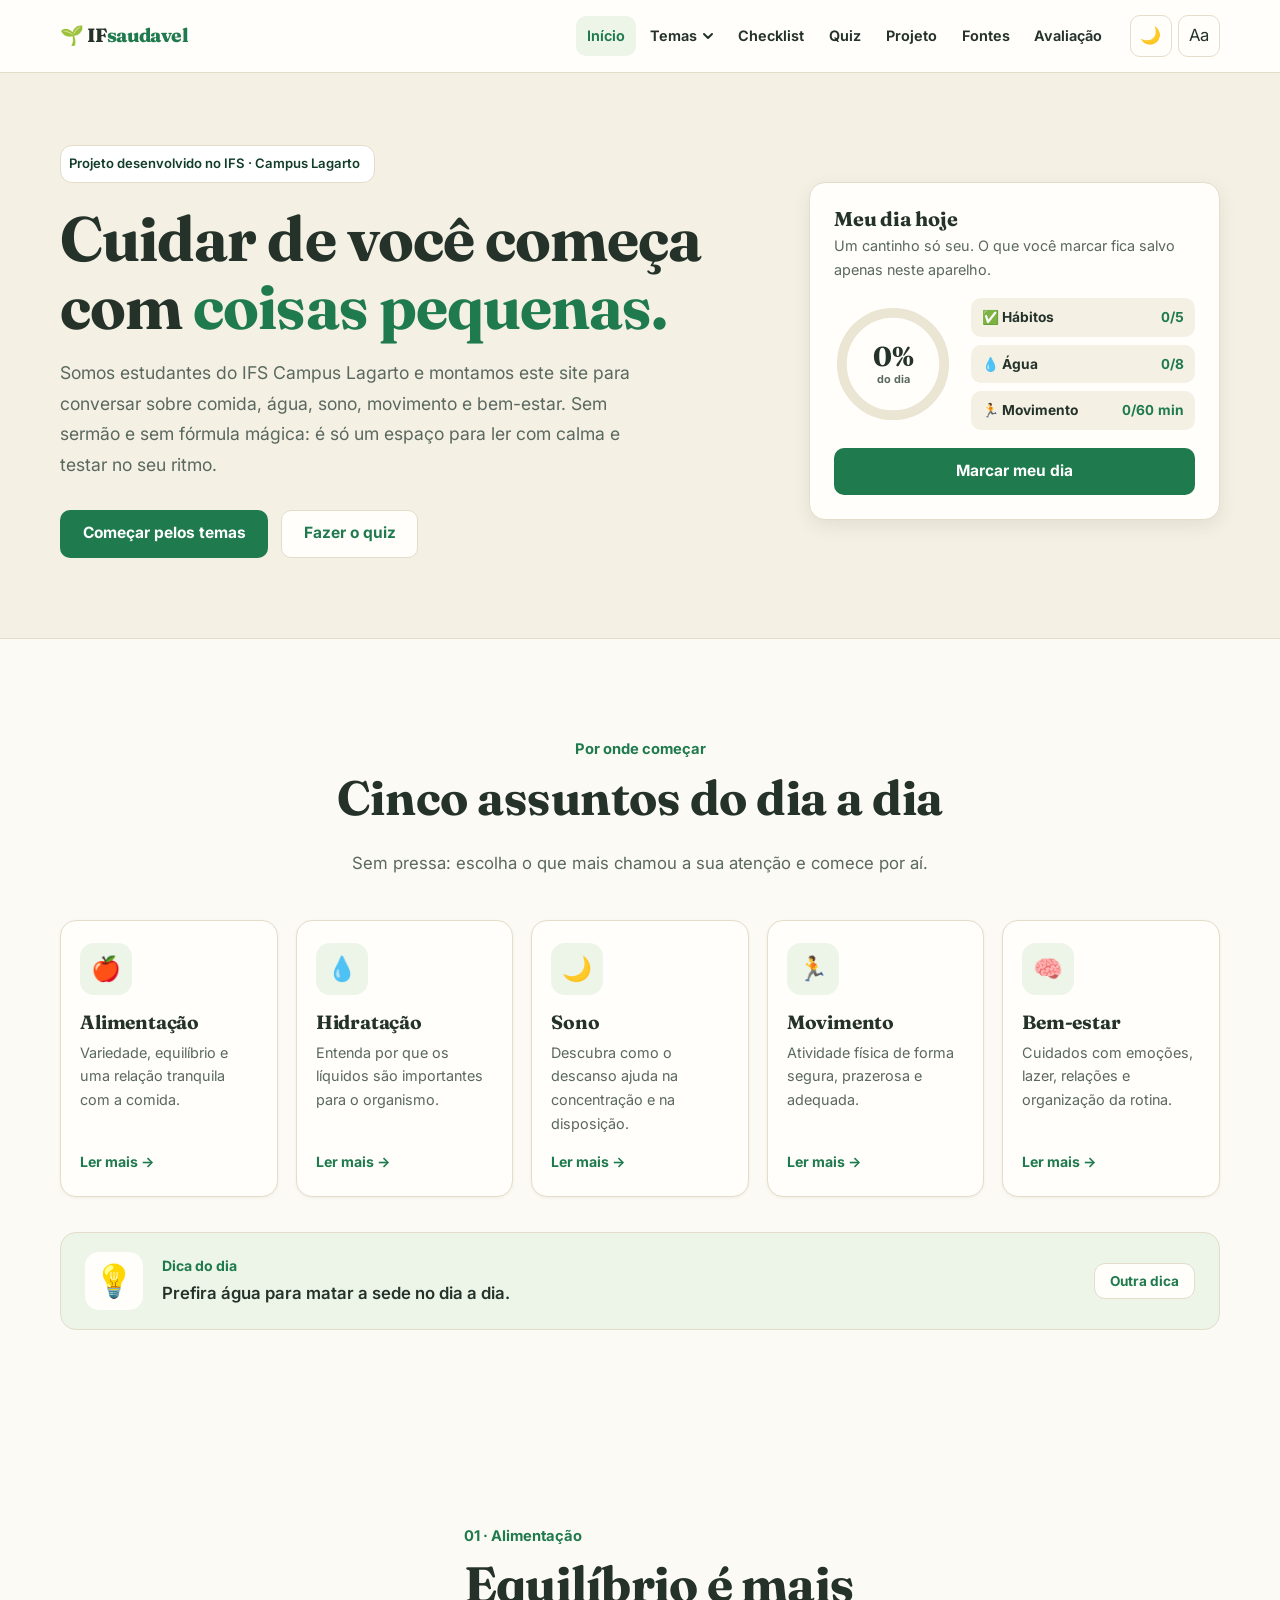
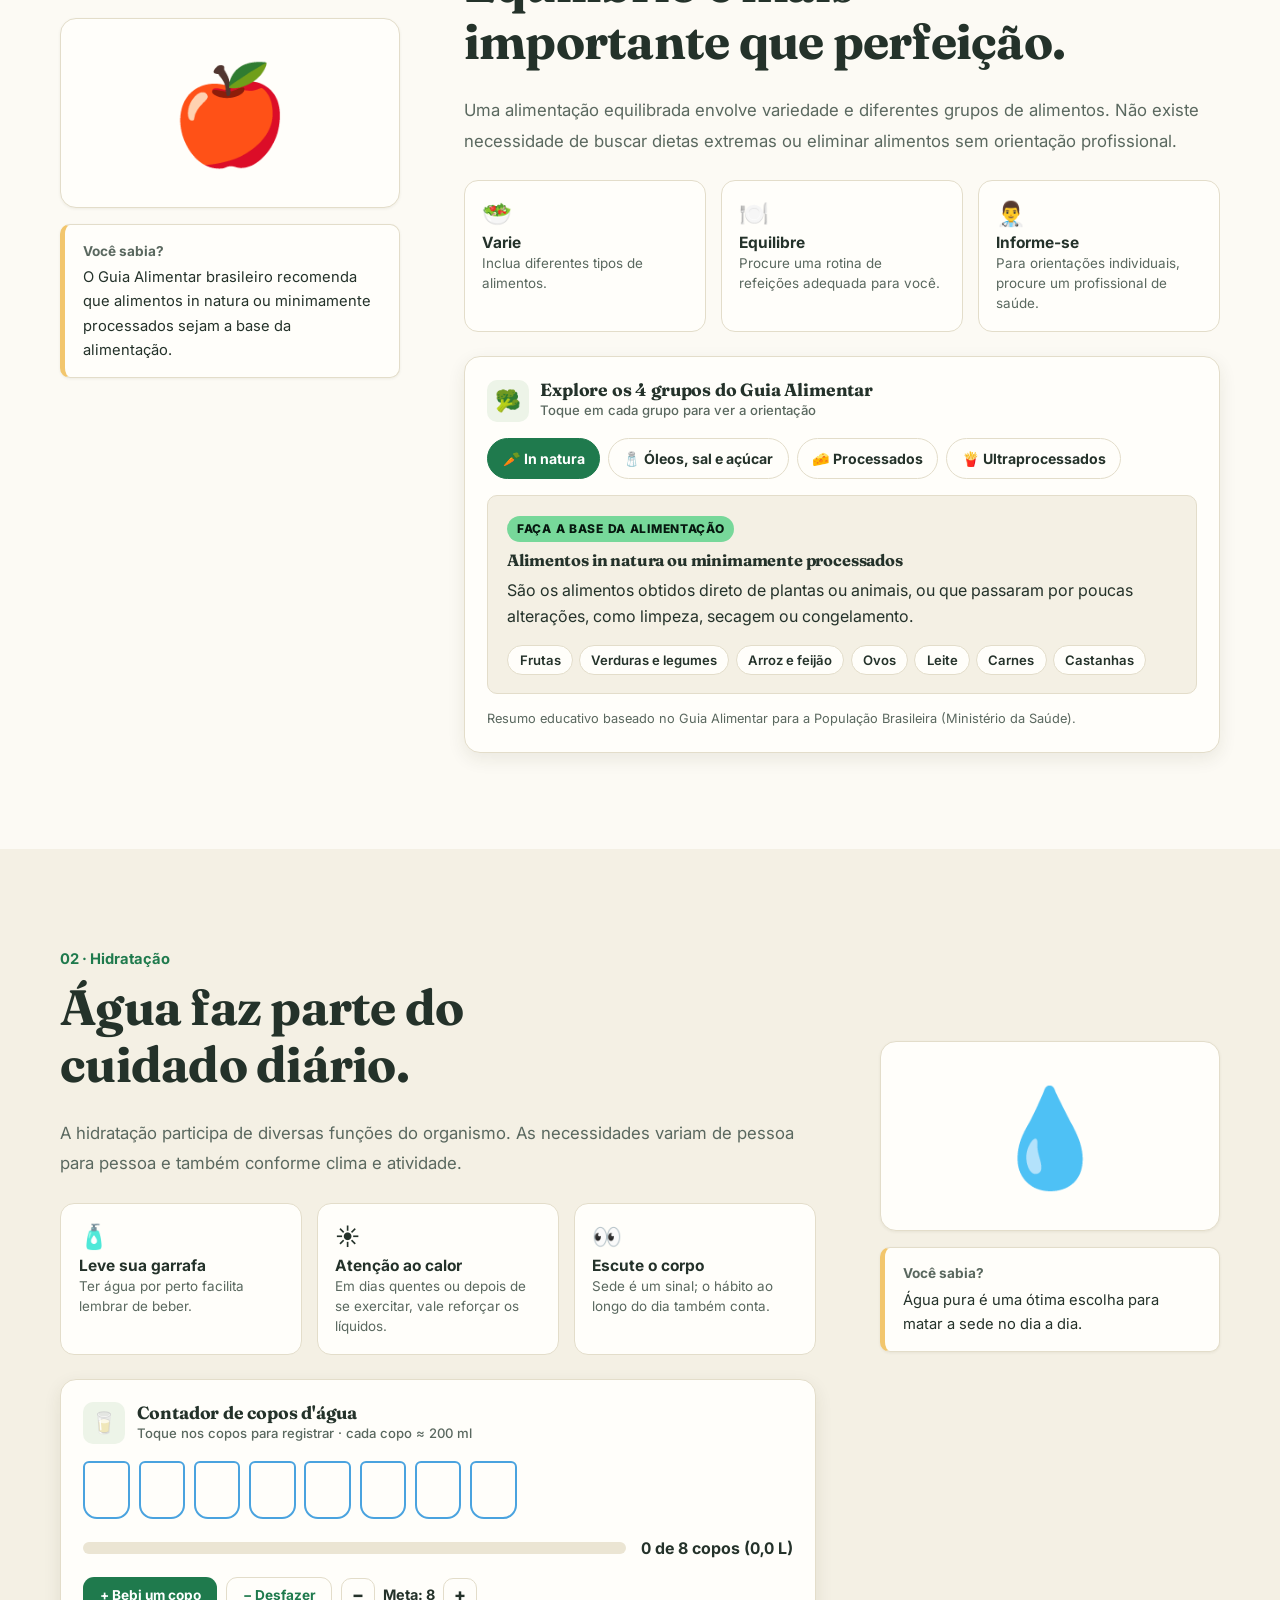
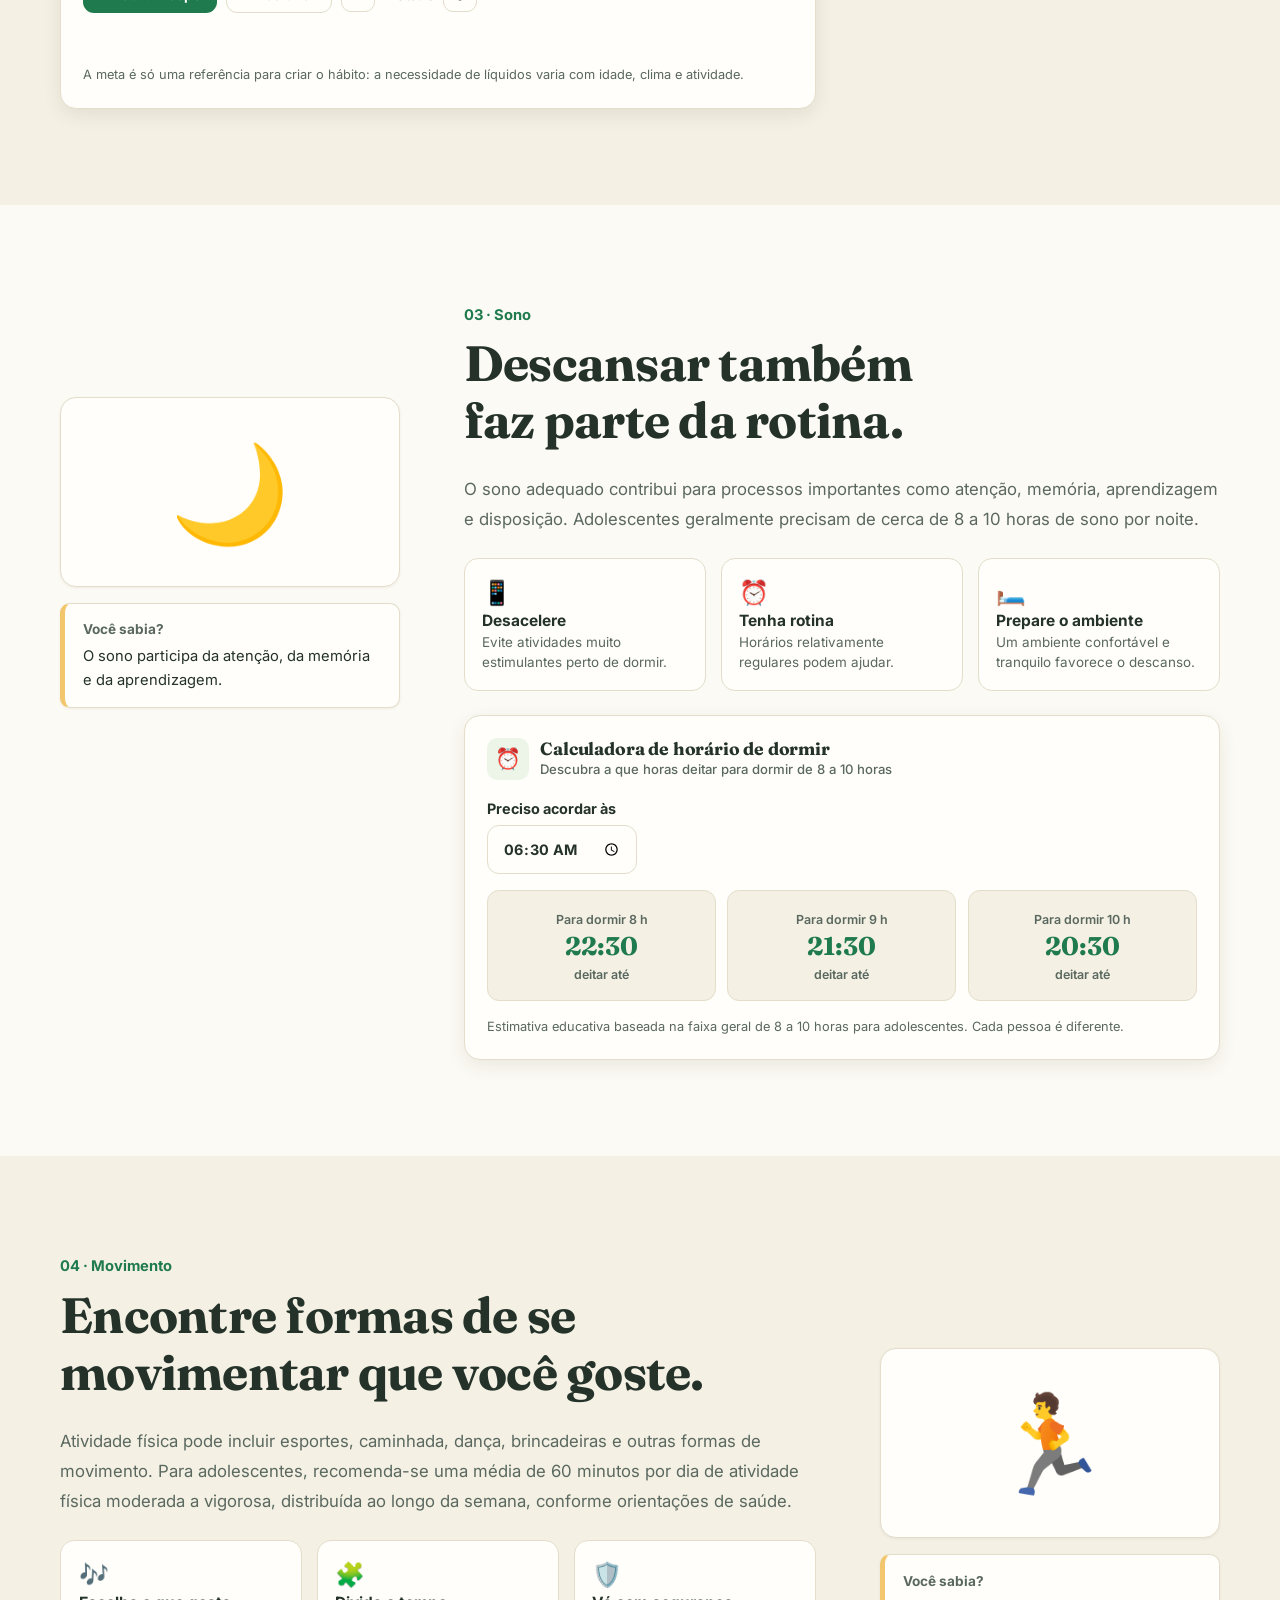
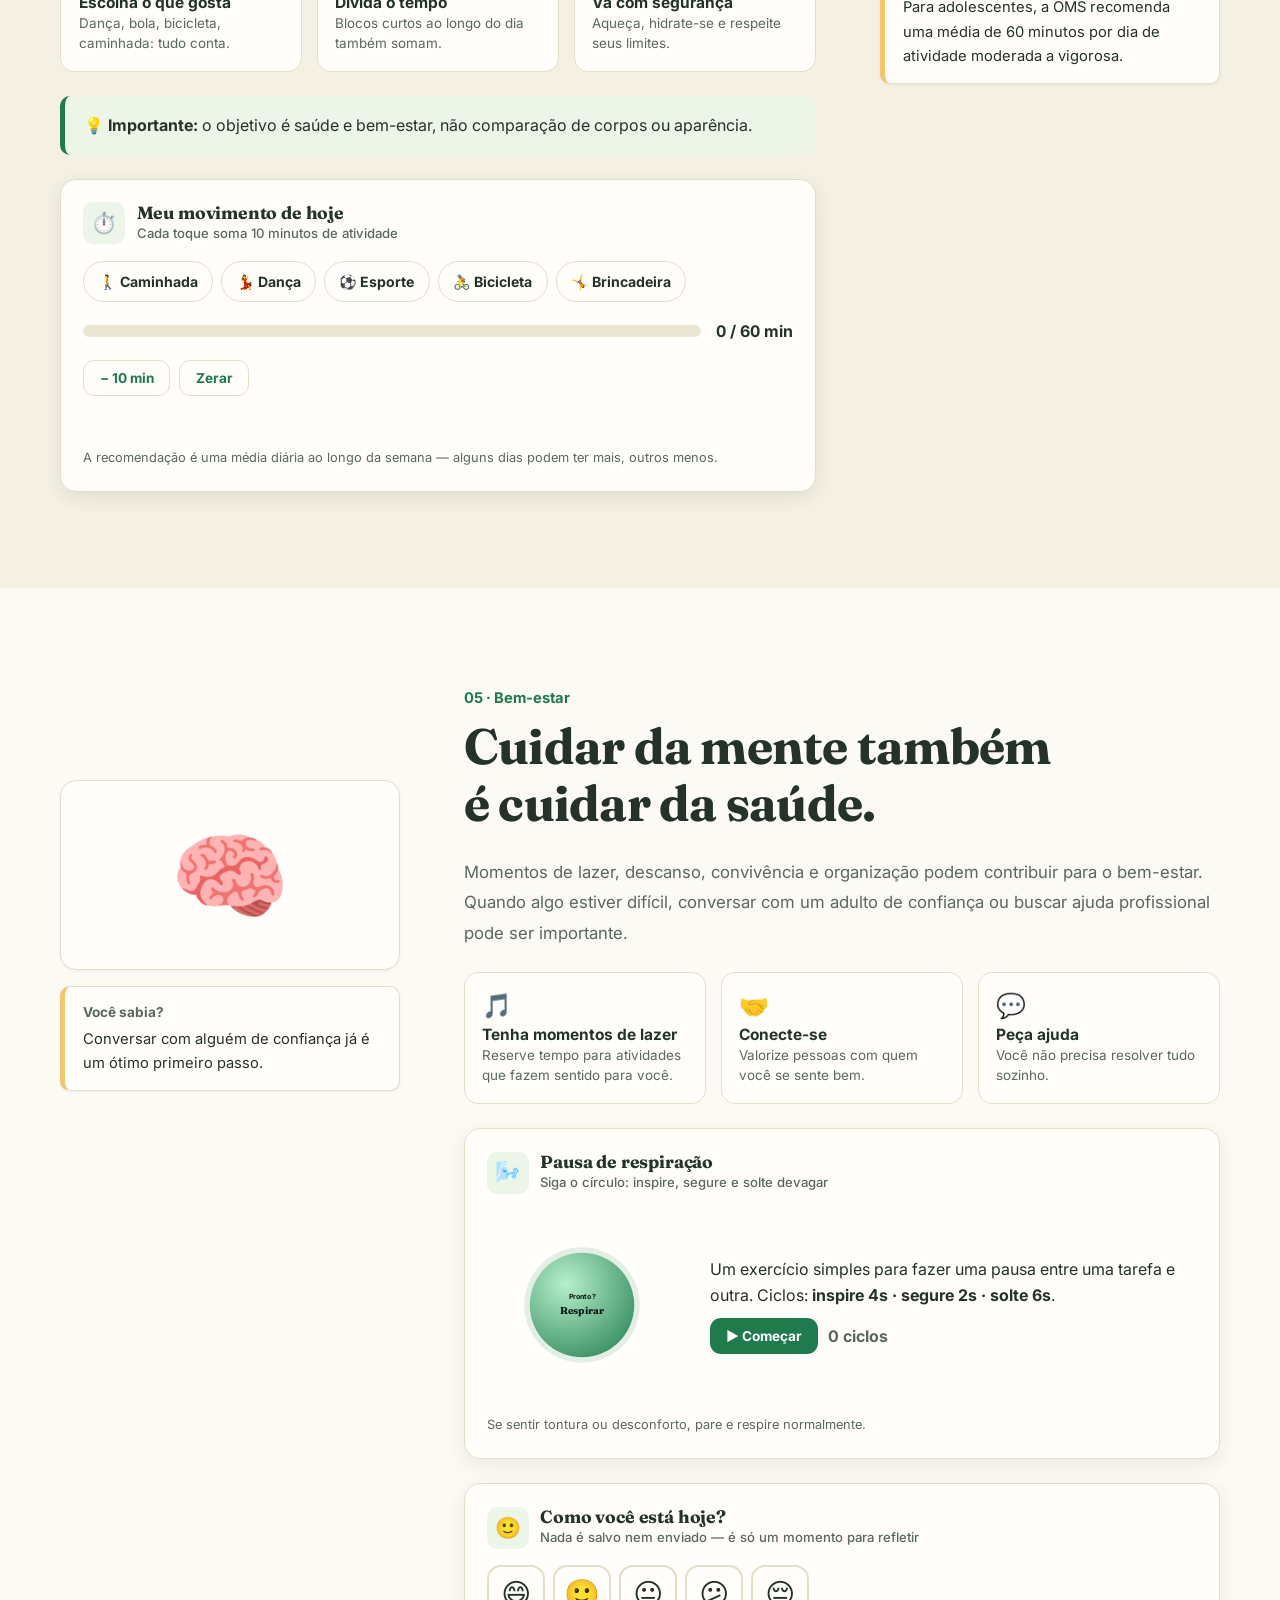
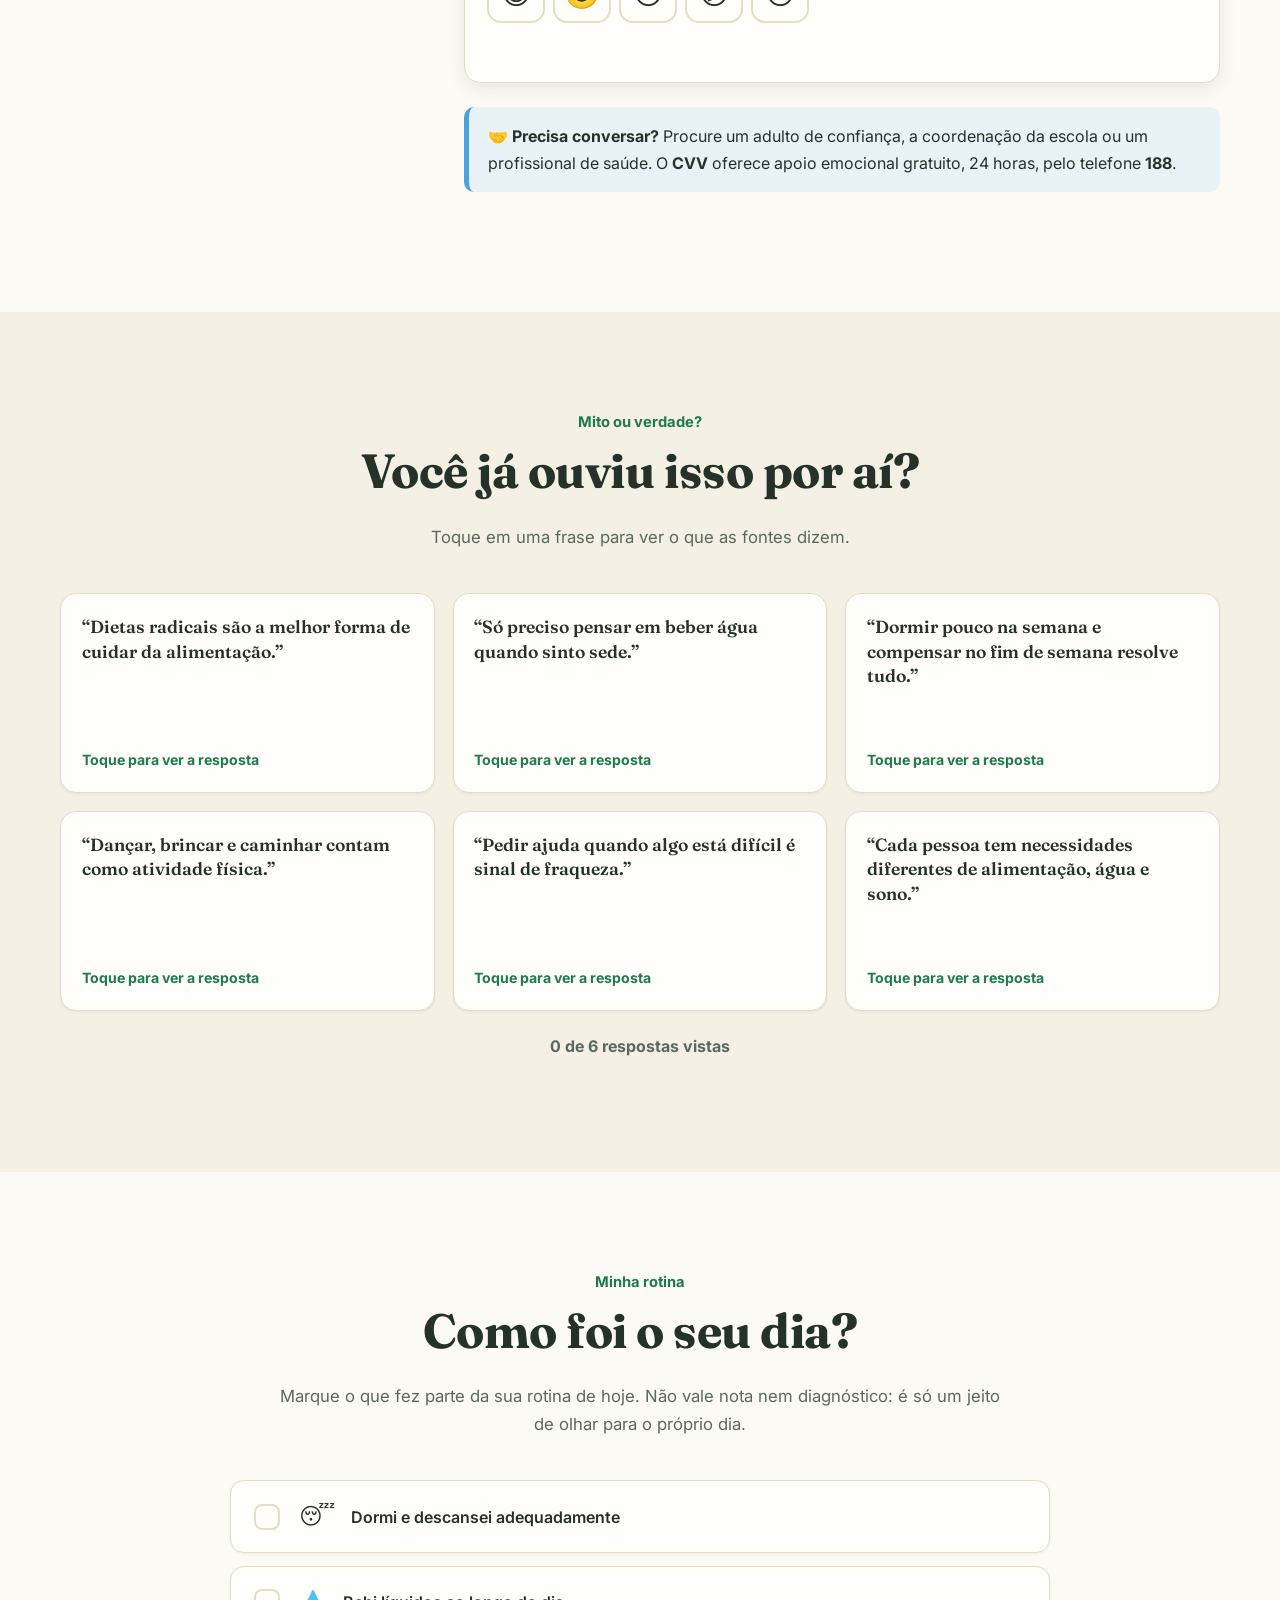
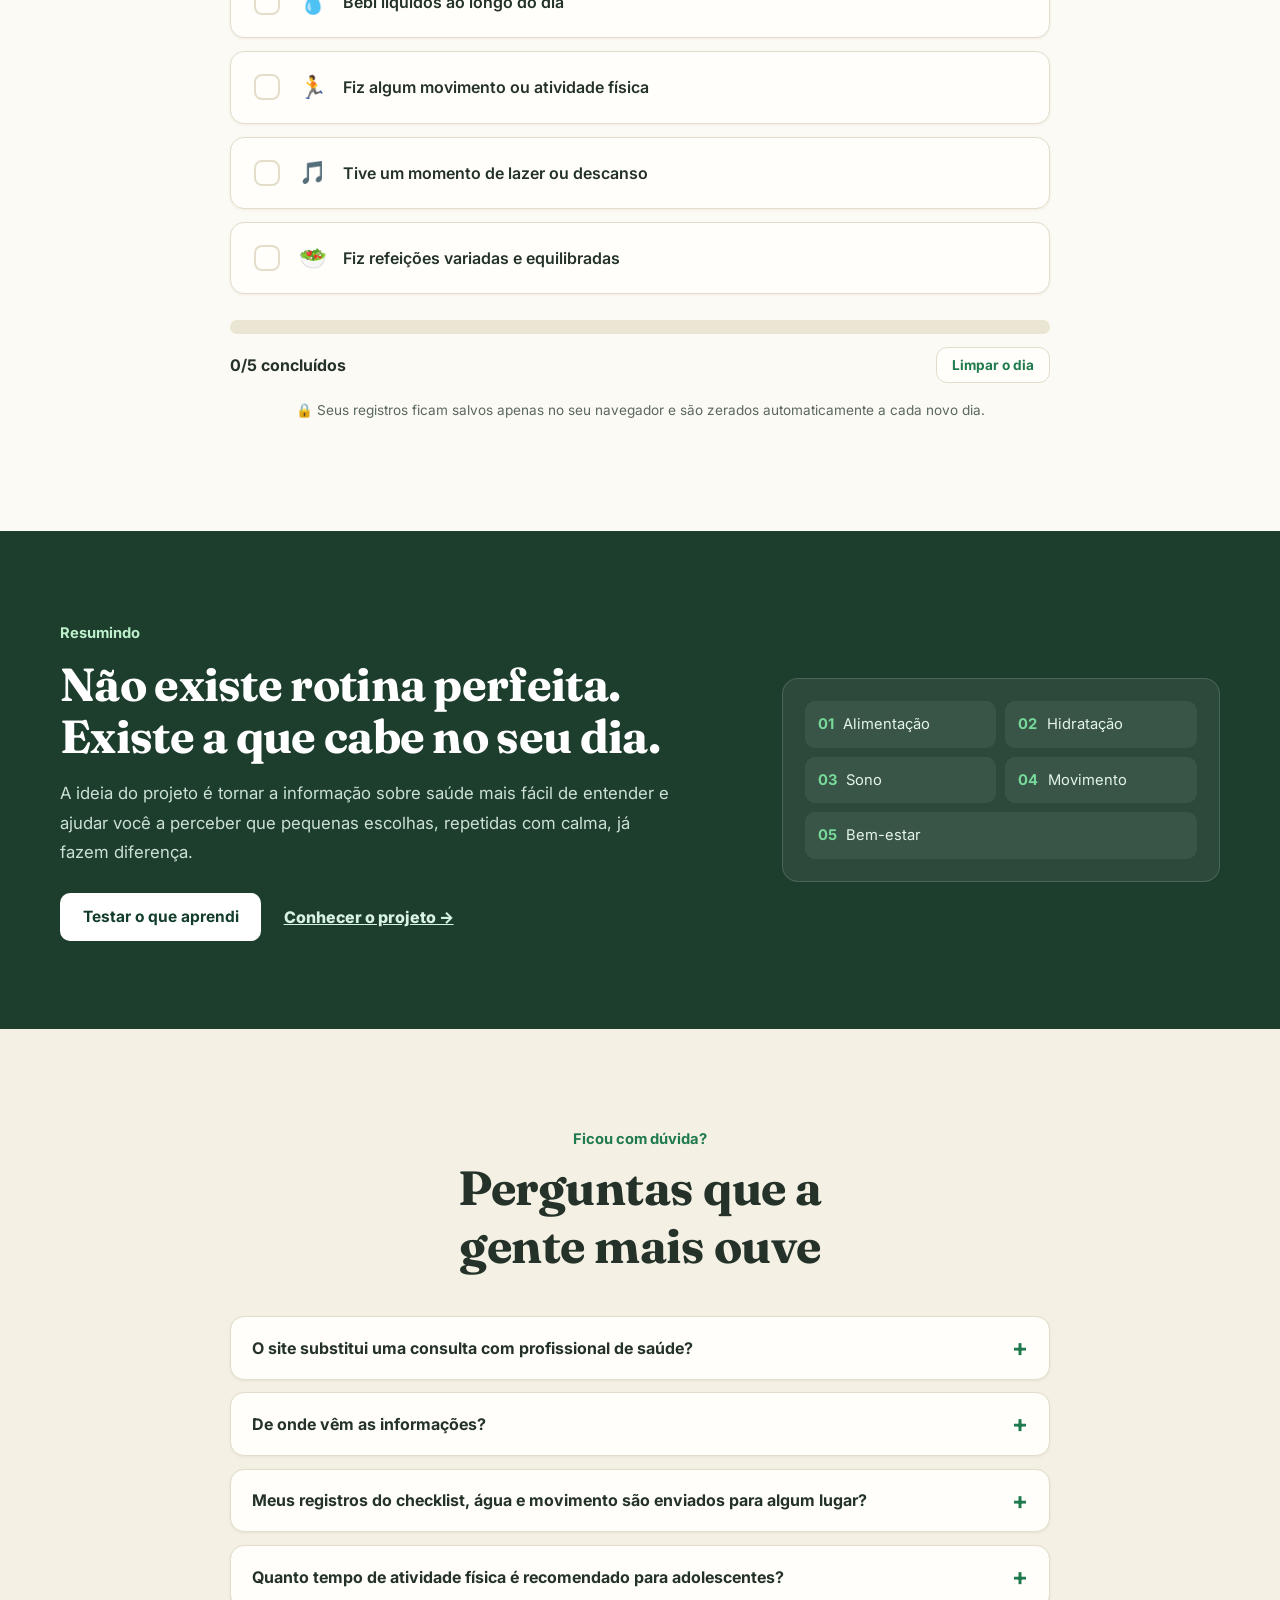
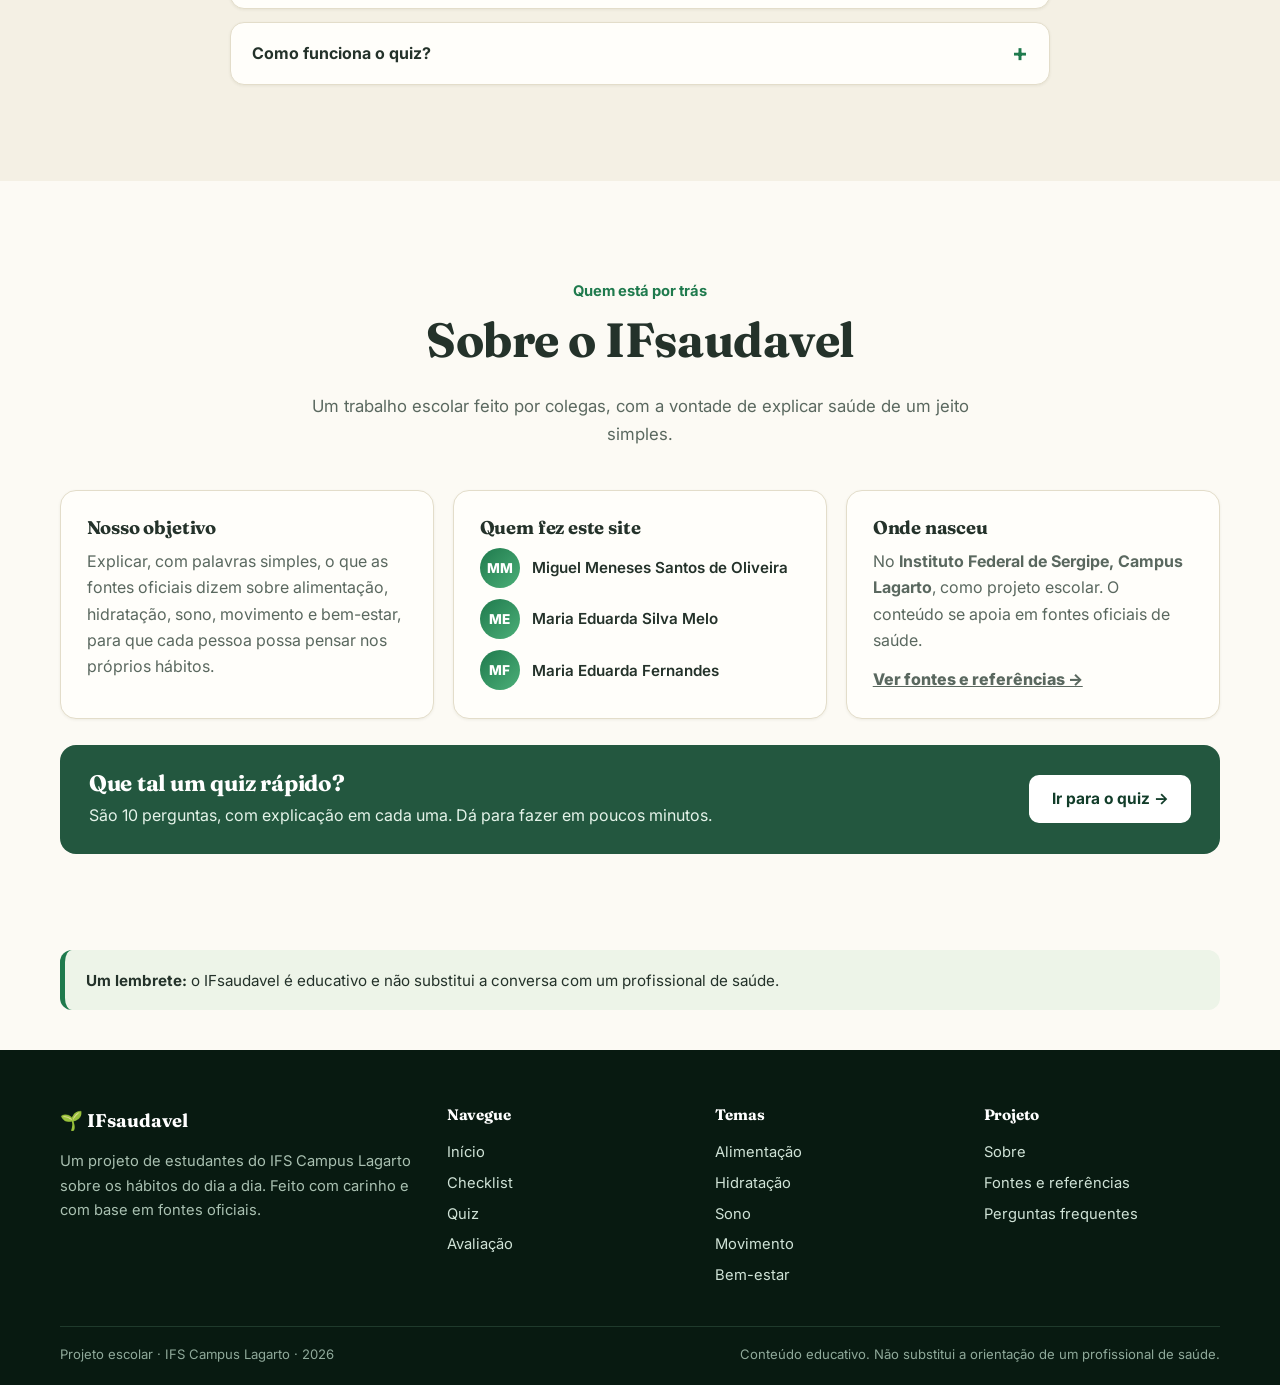
==== commit 968ef272: "Add files via upload" ====
--- a/index.html
+++ b/index.html
@@ -4,11 +4,11 @@
 <meta charset="UTF-8">
 <meta name="viewport" content="width=device-width, initial-scale=1">
 <title>IFsaudavel | IFS Campus Lagarto</title>
-<meta name="description" content="Projeto escolar IFsaudavel do IFS Campus Lagarto: alimentação, hidratação, sono, movimento e bem-estar, com ferramentas interativas e quiz.">
+<meta name="description" content="Projeto escolar do IFS Campus Lagarto sobre alimentação, água, sono, movimento e bem-estar, com algumas ferramentas para você testar no dia a dia.">
 <meta name="theme-color" content="#123d2a">
-<meta property="og:title" content="IFsaudavel | IFS Campus Lagarto"><meta property="og:description" content="Projeto escolar IFsaudavel do IFS Campus Lagarto: alimentação, hidratação, sono, movimento e bem-estar, com ferramentas interativas e quiz."><meta property="og:type" content="website"><meta property="og:locale" content="pt_BR">
+<meta property="og:title" content="IFsaudavel | IFS Campus Lagarto"><meta property="og:description" content="Projeto escolar do IFS Campus Lagarto sobre alimentação, água, sono, movimento e bem-estar, com algumas ferramentas para você testar no dia a dia."><meta property="og:type" content="website"><meta property="og:locale" content="pt_BR">
 <link rel="icon" type="image/svg+xml" href="favicon.svg">
-<link rel="preconnect" href="https://fonts.googleapis.com"><link rel="preconnect" href="https://fonts.gstatic.com" crossorigin><link href="https://fonts.googleapis.com/css2?family=Inter:wght@400;500;600;700;800&family=Plus+Jakarta+Sans:wght@600;700;800&display=swap" rel="stylesheet">
+<link rel="preconnect" href="https://fonts.googleapis.com"><link rel="preconnect" href="https://fonts.gstatic.com" crossorigin><link href="https://fonts.googleapis.com/css2?family=Inter:wght@400;500;600;700;800&family=Fraunces:opsz,wght@9..144,600;9..144,700&display=swap" rel="stylesheet">
 <script>(function(){var d=document.documentElement;d.classList.add('js');try{var t=localStorage.getItem('ifs-theme');if(!t&&window.matchMedia&&matchMedia('(prefers-color-scheme: dark)').matches)t='dark';if(t)d.dataset.theme=t;var f=localStorage.getItem('ifs-fs');if(f)d.dataset.fs=f;if(localStorage.getItem('ifs-motion')==='reduce')d.dataset.motion='reduce'}catch(e){}})();</script>
 <link rel="stylesheet" href="style.css">
 
@@ -72,23 +72,20 @@
 
 <!-- ============ HERO ============ -->
 <section id="inicio" class="hero">
-  <div class="hero-blob b1" aria-hidden="true"></div><div class="hero-blob b2" aria-hidden="true"></div>
   <div class="container hero-grid">
     <div>
-      <div class="hero-top"><div class="ifs-badge"><img src="https://www.ifs.edu.br/images/Ascom_Lagarto/2023/ABRIL/Marca_IFS_-_Campus_Lagarto_vertical-01.png" alt="Instituto Federal de Sergipe — Campus Lagarto" onerror="this.style.display='none'"><span>Projeto desenvolvido no IFS · Campus Lagarto</span></div>
-      <span class="tag">Projeto escolar</span></div>
-      <h1>Pequenas atitudes podem transformar sua <span>qualidade de vida.</span></h1>
-      <p class="hero-lead">Um espaço educativo para conhecer hábitos de alimentação, hidratação, sono, movimento e bem-estar — e colocar tudo em prática com ferramentas interativas.</p>
+      <div class="hero-top"><div class="ifs-badge"><img src="https://www.ifs.edu.br/images/Ascom_Lagarto/2023/ABRIL/Marca_IFS_-_Campus_Lagarto_vertical-01.png" alt="Instituto Federal de Sergipe — Campus Lagarto" onerror="this.style.display='none'"><span>Projeto desenvolvido no IFS · Campus Lagarto</span></div></div>
+      <h1>Cuidar de você começa com <span>coisas pequenas.</span></h1>
+      <p class="hero-lead">Somos estudantes do IFS Campus Lagarto e montamos este site para conversar sobre comida, água, sono, movimento e bem-estar. Sem sermão e sem fórmula mágica: é só um espaço para ler com calma e testar no seu ritmo.</p>
       <div class="buttons">
-        <a class="btn light" href="#conteudos">Explorar conteúdos ↓</a>
-        <a class="btn ghost" href="quiz.html">🎯 Fazer o quiz</a>
-      </div>
-      <div class="hero-points" aria-label="Destaques"><span>✅ Checklist diário</span><span>💧 Contador de água</span><span>😴 Calculadora de sono</span><span>🌬️ Respiração guiada</span></div>
-    </div>
-
-    <aside class="day-card reveal-scale" aria-label="Resumo do seu dia">
+        <a class="btn primary" href="#conteudos">Começar pelos temas</a>
+        <a class="btn secondary" href="quiz.html">Fazer o quiz</a>
+      </div>
+    </div>
+
+    <aside class="day-card" aria-label="Resumo do seu dia">
       <h2>Meu dia hoje</h2>
-      <p>Seu progresso fica salvo só neste aparelho.</p>
+      <p>Um cantinho só seu. O que você marcar fica salvo apenas neste aparelho.</p>
       <div class="ring-wrap">
         <div class="ring" role="img" aria-label="Progresso geral do dia" id="dayRing">
           <svg viewBox="0 0 120 120" aria-hidden="true"><circle class="bg" cx="60" cy="60" r="52"/><circle class="fg" id="dayRingFg" cx="60" cy="60" r="52"/></svg>
@@ -100,12 +97,7 @@
           <div class="metric"><span>🏃 Movimento</span><b id="mMove">0/60 min</b></div>
         </div>
       </div>
-      <a class="btn primary" href="#checklist">Registrar meu dia</a>
-      <div class="mini-stats">
-        <div><strong data-count="5">0</strong><small>temas</small></div>
-        <div><strong data-count="10">0</strong><small>perguntas</small></div>
-        <div><strong data-count="5">0</strong><small>fontes oficiais</small></div>
-      </div>
+      <a class="btn primary" href="#checklist">Marcar meu dia</a>
     </aside>
   </div>
 </section>
@@ -113,18 +105,18 @@
 <!-- ============ PILARES ============ -->
 <section id="conteudos" class="section">
   <div class="container">
-    <div class="section-title reveal"><span class="tag">Conheça</span><h2>Os pilares de uma rotina saudável</h2><p>Informação simples para ajudar você a refletir sobre seus hábitos. Escolha um tema para começar.</p></div>
-    <div class="cards stagger">
-      <a class="card" href="#alimentacao"><div class="icon">🍎</div><h3>Alimentação</h3><p>Variedade, equilíbrio e uma relação tranquila com a comida.</p><span class="more">Saiba mais →</span></a>
-      <a class="card" href="#hidratacao"><div class="icon">💧</div><h3>Hidratação</h3><p>Entenda por que os líquidos são importantes para o organismo.</p><span class="more">Saiba mais →</span></a>
-      <a class="card" href="#sono"><div class="icon">🌙</div><h3>Sono</h3><p>Descubra como o descanso ajuda na concentração e na disposição.</p><span class="more">Saiba mais →</span></a>
-      <a class="card" href="#movimento"><div class="icon">🏃</div><h3>Movimento</h3><p>Atividade física de forma segura, prazerosa e adequada.</p><span class="more">Saiba mais →</span></a>
-      <a class="card" href="#bem-estar"><div class="icon">🧠</div><h3>Bem-estar</h3><p>Cuidados com emoções, lazer, relações e organização da rotina.</p><span class="more">Saiba mais →</span></a>
-    </div>
-    <div class="tip-banner reveal" style="margin-top:2.2rem">
+    <div class="section-title"><span class="tag">Por onde começar</span><h2>Cinco assuntos do dia a dia</h2><p>Sem pressa: escolha o que mais chamou a sua atenção e comece por aí.</p></div>
+    <div class="cards">
+      <a class="card" href="#alimentacao"><div class="icon">🍎</div><h3>Alimentação</h3><p>Variedade, equilíbrio e uma relação tranquila com a comida.</p><span class="more">Ler mais →</span></a>
+      <a class="card" href="#hidratacao"><div class="icon">💧</div><h3>Hidratação</h3><p>Entenda por que os líquidos são importantes para o organismo.</p><span class="more">Ler mais →</span></a>
+      <a class="card" href="#sono"><div class="icon">🌙</div><h3>Sono</h3><p>Descubra como o descanso ajuda na concentração e na disposição.</p><span class="more">Ler mais →</span></a>
+      <a class="card" href="#movimento"><div class="icon">🏃</div><h3>Movimento</h3><p>Atividade física de forma segura, prazerosa e adequada.</p><span class="more">Ler mais →</span></a>
+      <a class="card" href="#bem-estar"><div class="icon">🧠</div><h3>Bem-estar</h3><p>Cuidados com emoções, lazer, relações e organização da rotina.</p><span class="more">Ler mais →</span></a>
+    </div>
+    <div class="tip-banner" style="margin-top:2.2rem">
       <div class="ico" aria-hidden="true">💡</div>
       <div class="txt"><small>Dica do dia</small><p id="tipText">Carregando dica…</p></div>
-      <button class="btn secondary small" type="button" id="tipBtn">Outra dica ↻</button>
+      <button class="btn secondary small" type="button" id="tipBtn">Outra dica</button>
     </div>
   </div>
 </section>
@@ -132,15 +124,15 @@
 <!-- ============ ALIMENTAÇÃO ============ -->
 <section id="alimentacao" class="topic">
   <div class="container topic-grid">
-    <div class="topic-visual reveal-scale">
+    <div class="topic-visual">
       <div class="topic-emoji" aria-hidden="true">🍎</div>
       <div class="fact"><strong>Você sabia?</strong>O Guia Alimentar brasileiro recomenda que alimentos in natura ou minimamente processados sejam a base da alimentação.</div>
     </div>
-    <div class="topic-body reveal">
+    <div class="topic-body">
       <span class="tag">01 · Alimentação</span>
       <h2>Equilíbrio é mais importante que perfeição.</h2>
       <p>Uma alimentação equilibrada envolve variedade e diferentes grupos de alimentos. Não existe necessidade de buscar dietas extremas ou eliminar alimentos sem orientação profissional.</p>
-      <div class="tips stagger">
+      <div class="tips">
         <div>🥗 <strong>Varie</strong><span>Inclua diferentes tipos de alimentos.</span></div>
         <div>🍽️ <strong>Equilibre</strong><span>Procure uma rotina de refeições adequada para você.</span></div>
         <div>👨‍⚕️ <strong>Informe-se</strong><span>Para orientações individuais, procure um profissional de saúde.</span></div>
@@ -187,15 +179,15 @@
 <!-- ============ HIDRATAÇÃO ============ -->
 <section id="hidratacao" class="topic alt">
   <div class="container topic-grid reverse">
-    <div class="topic-visual reveal-scale">
+    <div class="topic-visual">
       <div class="topic-emoji" aria-hidden="true">💧</div>
       <div class="fact"><strong>Você sabia?</strong>Água pura é uma ótima escolha para matar a sede no dia a dia.</div>
     </div>
-    <div class="topic-body reveal">
+    <div class="topic-body">
       <span class="tag">02 · Hidratação</span>
       <h2>Água faz parte do cuidado diário.</h2>
       <p>A hidratação participa de diversas funções do organismo. As necessidades variam de pessoa para pessoa e também conforme clima e atividade.</p>
-      <div class="tips stagger">
+      <div class="tips">
         <div>🧴 <strong>Leve sua garrafa</strong><span>Ter água por perto facilita lembrar de beber.</span></div>
         <div>☀️ <strong>Atenção ao calor</strong><span>Em dias quentes ou depois de se exercitar, vale reforçar os líquidos.</span></div>
         <div>👀 <strong>Escute o corpo</strong><span>Sede é um sinal; o hábito ao longo do dia também conta.</span></div>
@@ -220,15 +212,15 @@
 <!-- ============ SONO ============ -->
 <section id="sono" class="topic">
   <div class="container topic-grid">
-    <div class="topic-visual reveal-scale">
+    <div class="topic-visual">
       <div class="topic-emoji" aria-hidden="true">🌙</div>
       <div class="fact"><strong>Você sabia?</strong>O sono participa da atenção, da memória e da aprendizagem.</div>
     </div>
-    <div class="topic-body reveal">
+    <div class="topic-body">
       <span class="tag">03 · Sono</span>
       <h2>Descansar também faz parte da rotina.</h2>
       <p>O sono adequado contribui para processos importantes como atenção, memória, aprendizagem e disposição. Adolescentes geralmente precisam de cerca de 8 a 10 horas de sono por noite.</p>
-      <div class="tips stagger">
+      <div class="tips">
         <div>📱 <strong>Desacelere</strong><span>Evite atividades muito estimulantes perto de dormir.</span></div>
         <div>⏰ <strong>Tenha rotina</strong><span>Horários relativamente regulares podem ajudar.</span></div>
         <div>🛏️ <strong>Prepare o ambiente</strong><span>Um ambiente confortável e tranquilo favorece o descanso.</span></div>
@@ -250,15 +242,15 @@
 <!-- ============ MOVIMENTO ============ -->
 <section id="movimento" class="topic alt">
   <div class="container topic-grid reverse">
-    <div class="topic-visual reveal-scale">
+    <div class="topic-visual">
       <div class="topic-emoji" aria-hidden="true">🏃</div>
       <div class="fact"><strong>Você sabia?</strong>Para adolescentes, a OMS recomenda uma média de 60 minutos por dia de atividade moderada a vigorosa.</div>
     </div>
-    <div class="topic-body reveal">
+    <div class="topic-body">
       <span class="tag">04 · Movimento</span>
       <h2>Encontre formas de se movimentar que você goste.</h2>
       <p>Atividade física pode incluir esportes, caminhada, dança, brincadeiras e outras formas de movimento. Para adolescentes, recomenda-se uma média de 60 minutos por dia de atividade física moderada a vigorosa, distribuída ao longo da semana, conforme orientações de saúde.</p>
-      <div class="tips stagger">
+      <div class="tips">
         <div>🎶 <strong>Escolha o que gosta</strong><span>Dança, bola, bicicleta, caminhada: tudo conta.</span></div>
         <div>🧩 <strong>Divida o tempo</strong><span>Blocos curtos ao longo do dia também somam.</span></div>
         <div>🛡️ <strong>Vá com segurança</strong><span>Aqueça, hidrate-se e respeite seus limites.</span></div>
@@ -286,15 +278,15 @@
 <!-- ============ BEM-ESTAR ============ -->
 <section id="bem-estar" class="topic">
   <div class="container topic-grid">
-    <div class="topic-visual reveal-scale">
+    <div class="topic-visual">
       <div class="topic-emoji" aria-hidden="true">🧠</div>
       <div class="fact"><strong>Você sabia?</strong>Conversar com alguém de confiança já é um ótimo primeiro passo.</div>
     </div>
-    <div class="topic-body reveal">
+    <div class="topic-body">
       <span class="tag">05 · Bem-estar</span>
       <h2>Cuidar da mente também é cuidar da saúde.</h2>
       <p>Momentos de lazer, descanso, convivência e organização podem contribuir para o bem-estar. Quando algo estiver difícil, conversar com um adulto de confiança ou buscar ajuda profissional pode ser importante.</p>
-      <div class="tips stagger">
+      <div class="tips">
         <div>🎵 <strong>Tenha momentos de lazer</strong><span>Reserve tempo para atividades que fazem sentido para você.</span></div>
         <div>🤝 <strong>Conecte-se</strong><span>Valorize pessoas com quem você se sente bem.</span></div>
         <div>💬 <strong>Peça ajuda</strong><span>Você não precisa resolver tudo sozinho.</span></div>
@@ -332,24 +324,24 @@
 <!-- ============ MITO OU VERDADE ============ -->
 <section id="mitos" class="section soft">
   <div class="container">
-    <div class="section-title reveal"><span class="tag">Mito ou verdade?</span><h2>Será que você sabe?</h2><p>Toque em um cartão para virar e descobrir a resposta.</p></div>
-    <div class="flip-grid stagger" id="flipGrid">
-      <button class="flip" type="button" aria-pressed="false"><span class="flip-inner"><span class="flip-face flip-front"><span class="q">“Dietas radicais são a melhor forma de cuidar da alimentação.”</span><span class="hint">Toque para virar ↻</span></span><span class="flip-face flip-back myth"><strong>❌ Mito</strong><span class="ans">Variedade e equilíbrio são mais importantes. Dietas extremas, sem orientação profissional, podem trazer riscos.</span></span></span></button>
-      <button class="flip" type="button" aria-pressed="false"><span class="flip-inner"><span class="flip-face flip-front"><span class="q">“Só preciso pensar em beber água quando sinto sede.”</span><span class="hint">Toque para virar ↻</span></span><span class="flip-face flip-back myth"><strong>❌ Mito</strong><span class="ans">A sede é um sinal importante, mas vale lembrar de beber líquidos ao longo do dia, principalmente no calor ou após se exercitar.</span></span></span></button>
-      <button class="flip" type="button" aria-pressed="false"><span class="flip-inner"><span class="flip-face flip-front"><span class="q">“Dormir pouco na semana e compensar no fim de semana resolve tudo.”</span><span class="hint">Toque para virar ↻</span></span><span class="flip-face flip-back myth"><strong>❌ Mito</strong><span class="ans">Horários relativamente regulares costumam ajudar mais. Tentar recuperar tudo no fim de semana nem sempre funciona.</span></span></span></button>
-      <button class="flip" type="button" aria-pressed="false"><span class="flip-inner"><span class="flip-face flip-front"><span class="q">“Dançar, brincar e caminhar contam como atividade física.”</span><span class="hint">Toque para virar ↻</span></span><span class="flip-face flip-back true"><strong>✅ Verdade</strong><span class="ans">Atividade física não é só esporte competitivo. Qualquer forma de movimento segura e prazerosa conta.</span></span></span></button>
-      <button class="flip" type="button" aria-pressed="false"><span class="flip-inner"><span class="flip-face flip-front"><span class="q">“Pedir ajuda quando algo está difícil é sinal de fraqueza.”</span><span class="hint">Toque para virar ↻</span></span><span class="flip-face flip-back myth"><strong>❌ Mito</strong><span class="ans">Pedir ajuda é um ato de cuidado. Conversar com um adulto de confiança ou um profissional pode fazer muita diferença.</span></span></span></button>
-      <button class="flip" type="button" aria-pressed="false"><span class="flip-inner"><span class="flip-face flip-front"><span class="q">“Cada pessoa tem necessidades diferentes de alimentação, água e sono.”</span><span class="hint">Toque para virar ↻</span></span><span class="flip-face flip-back true"><strong>✅ Verdade</strong><span class="ans">Idade, clima, rotina e saúde fazem diferença. Para orientações individuais, procure um profissional de saúde.</span></span></span></button>
-    </div>
-    <p class="flip-count" id="flipCount">0 de 6 cartões virados</p>
+    <div class="section-title"><span class="tag">Mito ou verdade?</span><h2>Você já ouviu isso por aí?</h2><p>Toque em uma frase para ver o que as fontes dizem.</p></div>
+    <div class="flip-grid" id="flipGrid">
+      <button class="flip" type="button" aria-pressed="false"><span class="flip-inner"><span class="flip-face flip-front"><span class="q">“Dietas radicais são a melhor forma de cuidar da alimentação.”</span><span class="hint">Toque para ver a resposta</span></span><span class="flip-face flip-back myth"><strong>Mito</strong><span class="ans">Variedade e equilíbrio são mais importantes. Dietas extremas, sem orientação profissional, podem trazer riscos.</span></span></span></button>
+      <button class="flip" type="button" aria-pressed="false"><span class="flip-inner"><span class="flip-face flip-front"><span class="q">“Só preciso pensar em beber água quando sinto sede.”</span><span class="hint">Toque para ver a resposta</span></span><span class="flip-face flip-back myth"><strong>Mito</strong><span class="ans">A sede é um sinal importante, mas vale lembrar de beber líquidos ao longo do dia, principalmente no calor ou após se exercitar.</span></span></span></button>
+      <button class="flip" type="button" aria-pressed="false"><span class="flip-inner"><span class="flip-face flip-front"><span class="q">“Dormir pouco na semana e compensar no fim de semana resolve tudo.”</span><span class="hint">Toque para ver a resposta</span></span><span class="flip-face flip-back myth"><strong>Mito</strong><span class="ans">Horários relativamente regulares costumam ajudar mais. Tentar recuperar tudo no fim de semana nem sempre funciona.</span></span></span></button>
+      <button class="flip" type="button" aria-pressed="false"><span class="flip-inner"><span class="flip-face flip-front"><span class="q">“Dançar, brincar e caminhar contam como atividade física.”</span><span class="hint">Toque para ver a resposta</span></span><span class="flip-face flip-back true"><strong>Verdade</strong><span class="ans">Atividade física não é só esporte competitivo. Qualquer forma de movimento segura e prazerosa conta.</span></span></span></button>
+      <button class="flip" type="button" aria-pressed="false"><span class="flip-inner"><span class="flip-face flip-front"><span class="q">“Pedir ajuda quando algo está difícil é sinal de fraqueza.”</span><span class="hint">Toque para ver a resposta</span></span><span class="flip-face flip-back myth"><strong>Mito</strong><span class="ans">Pedir ajuda é um ato de cuidado. Conversar com um adulto de confiança ou um profissional pode fazer muita diferença.</span></span></span></button>
+      <button class="flip" type="button" aria-pressed="false"><span class="flip-inner"><span class="flip-face flip-front"><span class="q">“Cada pessoa tem necessidades diferentes de alimentação, água e sono.”</span><span class="hint">Toque para ver a resposta</span></span><span class="flip-face flip-back true"><strong>Verdade</strong><span class="ans">Idade, clima, rotina e saúde fazem diferença. Para orientações individuais, procure um profissional de saúde.</span></span></span></button>
+    </div>
+    <p class="flip-count" id="flipCount">0 de 6 respostas vistas</p>
   </div>
 </section>
 
 <!-- ============ CHECKLIST ============ -->
 <section id="checklist" class="section">
   <div class="container">
-    <div class="section-title reveal"><span class="tag">Minha rotina</span><h2>Checklist de hábitos</h2><p>Marque os itens que fizeram parte do seu dia. Não é uma avaliação de saúde — é um convite à reflexão.</p></div>
-    <div class="checklist stagger" id="checklist-items">
+    <div class="section-title"><span class="tag">Minha rotina</span><h2>Como foi o seu dia?</h2><p>Marque o que fez parte da sua rotina de hoje. Não vale nota nem diagnóstico: é só um jeito de olhar para o próprio dia.</p></div>
+    <div class="checklist" id="checklist-items">
       <label class="check"><input type="checkbox"><span class="emo" aria-hidden="true">😴</span><span class="t">Dormi e descansei adequadamente</span></label>
       <label class="check"><input type="checkbox"><span class="emo" aria-hidden="true">💧</span><span class="t">Bebi líquidos ao longo do dia</span></label>
       <label class="check"><input type="checkbox"><span class="emo" aria-hidden="true">🏃</span><span class="t">Fiz algum movimento ou atividade física</span></label>
@@ -367,14 +359,13 @@
 <!-- ============ IMPACTO ============ -->
 <section class="impact-section">
   <div class="container impact-grid">
-    <div class="impact-copy reveal">
-      <span class="tag">IFsaudavel em 30 segundos</span>
-      <h2>Informação simples. Escolhas possíveis. Uma rotina mais consciente.</h2>
-      <p>O objetivo do projeto é tornar conteúdos sobre saúde mais fáceis de entender e transformar informação em pequenas atitudes do dia a dia.</p>
-      <div class="impact-actions"><a class="btn light" href="quiz.html">🎯 Testar meus conhecimentos</a><a class="text-link" href="#sobre">Conhecer o projeto →</a></div>
-    </div>
-    <div class="impact-panel reveal-scale">
-      <div class="impact-ring"><span>5</span><small>pilares</small></div>
+    <div class="impact-copy">
+      <span class="tag">Resumindo</span>
+      <h2>Não existe rotina perfeita. Existe a que cabe no seu dia.</h2>
+      <p>A ideia do projeto é tornar a informação sobre saúde mais fácil de entender e ajudar você a perceber que pequenas escolhas, repetidas com calma, já fazem diferença.</p>
+      <div class="impact-actions"><a class="btn light" href="quiz.html">Testar o que aprendi</a><a class="text-link" href="#sobre">Conhecer o projeto →</a></div>
+    </div>
+    <div class="impact-panel">
       <div class="impact-list">
         <a href="#alimentacao"><b>01</b><span>Alimentação</span></a>
         <a href="#hidratacao"><b>02</b><span>Hidratação</span></a>
@@ -389,11 +380,11 @@
 <!-- ============ FAQ ============ -->
 <section id="faq" class="section soft">
   <div class="container">
-    <div class="section-title reveal"><span class="tag">Dúvidas</span><h2>Perguntas frequentes</h2></div>
-    <div class="faq reveal">
-      <details><summary>O site substitui uma consulta com profissional de saúde?</summary><div class="answer"><p>Não. O conteúdo é educativo e resumido. Para orientações individuais sobre alimentação, sono, atividade física ou emoções, procure um profissional de saúde.</p></div></details>
+    <div class="section-title"><span class="tag">Ficou com dúvida?</span><h2>Perguntas que a gente mais ouve</h2></div>
+    <div class="faq">
+      <details><summary>O site substitui uma consulta com profissional de saúde?</summary><div class="answer"><p>Não. O que a gente escreveu é educativo e resumido. Se você precisa de orientação para o seu caso, seja sobre alimentação, sono, atividade física ou emoções, converse com um profissional de saúde.</p></div></details>
       <details><summary>De onde vêm as informações?</summary><div class="answer"><p>De fontes oficiais, como a Organização Mundial da Saúde (OMS) e o Ministério da Saúde do Brasil. Veja a lista completa na página <a href="fontes.html">Fontes</a>.</p></div></details>
-      <details><summary>Meus registros do checklist, água e movimento são enviados para algum lugar?</summary><div class="answer"><p>Não. Ficam salvos apenas no seu navegador, neste aparelho, e são zerados a cada novo dia. O único formulário que envia dados é o da <a href="avaliacao.html">Avaliação</a>, e ele não pede nome, e-mail nem dados pessoais.</p></div></details>
+      <details><summary>Meus registros do checklist, água e movimento são enviados para algum lugar?</summary><div class="answer"><p>Não. Tudo fica guardado só no seu navegador, neste aparelho, e zera a cada novo dia. O único formulário que envia algo é o da <a href="avaliacao.html">Avaliação</a>, e ele não pede nome, e-mail nem dados pessoais.</p></div></details>
       <details><summary>Quanto tempo de atividade física é recomendado para adolescentes?</summary><div class="answer"><p>A OMS recomenda, em média, 60 minutos por dia de atividade física moderada a vigorosa ao longo da semana. Dança, brincadeiras, caminhada e esportes contam.</p></div></details>
       <details><summary>Como funciona o quiz?</summary><div class="answer"><p>São 10 perguntas de múltipla escolha. Depois de cada resposta você vê uma explicação, e no final recebe sua pontuação e pode refazer. <a href="quiz.html">Ir para o quiz →</a></p></div></details>
     </div>
@@ -403,38 +394,38 @@
 <!-- ============ SOBRE ============ -->
 <section id="sobre" class="section">
   <div class="container">
-    <div class="section-title reveal"><span class="tag">Conheça o projeto</span><h2>Sobre o IFsaudavel</h2><p>Informação simples e educativa para incentivar hábitos mais saudáveis no dia a dia.</p></div>
-    <div class="about-grid stagger">
-      <div class="about-card"><h3>🎯 Nosso objetivo</h3><p>Apresentar informações acessíveis sobre alimentação, hidratação, sono, movimento e bem-estar, ajudando os visitantes a refletirem sobre seus hábitos.</p></div>
-      <div class="about-card"><h3>👥 Integrantes</h3>
+    <div class="section-title"><span class="tag">Quem está por trás</span><h2>Sobre o IFsaudavel</h2><p>Um trabalho escolar feito por colegas, com a vontade de explicar saúde de um jeito simples.</p></div>
+    <div class="about-grid">
+      <div class="about-card"><h3>Nosso objetivo</h3><p>Explicar, com palavras simples, o que as fontes oficiais dizem sobre alimentação, hidratação, sono, movimento e bem-estar, para que cada pessoa possa pensar nos próprios hábitos.</p></div>
+      <div class="about-card"><h3>Quem fez este site</h3>
         <ul class="members">
           <li><span class="avatar" aria-hidden="true">MM</span>Miguel Meneses Santos de Oliveira</li>
           <li><span class="avatar" aria-hidden="true">ME</span>Maria Eduarda Silva Melo</li>
           <li><span class="avatar" aria-hidden="true">MF</span>Maria Eduarda Fernandes</li>
         </ul></div>
-      <div class="about-card"><h3>🏫 Instituição</h3><p>Projeto escolar desenvolvido no <strong>Instituto Federal de Sergipe — Campus Lagarto</strong>, com conteúdo baseado em fontes oficiais de saúde.</p><p style="margin-top:.8rem"><a class="text-link" href="fontes.html">Ver fontes e referências →</a></p></div>
-    </div>
-    <div class="project-cta reveal">
-      <div><h3>Quer testar o que aprendeu?</h3><p>Faça o quiz do IFsaudavel e descubra quantas perguntas você consegue acertar.</p></div>
+      <div class="about-card"><h3>Onde nasceu</h3><p>No <strong>Instituto Federal de Sergipe, Campus Lagarto</strong>, como projeto escolar. O conteúdo se apoia em fontes oficiais de saúde.</p><p style="margin-top:.8rem"><a class="text-link" href="fontes.html">Ver fontes e referências →</a></p></div>
+    </div>
+    <div class="project-cta">
+      <div><h3>Que tal um quiz rápido?</h3><p>São 10 perguntas, com explicação em cada uma. Dá para fazer em poucos minutos.</p></div>
       <a class="btn light" href="quiz.html">Ir para o quiz →</a>
     </div>
   </div>
 </section>
 
-<div class="health-disclaimer" role="note"><strong>ℹ️ Aviso importante:</strong> o conteúdo do IFsaudavel tem finalidade educativa e não substitui a orientação de profissionais de saúde.</div>
+<div class="health-disclaimer" role="note"><strong>Um lembrete:</strong> o IFsaudavel é educativo e não substitui a conversa com um profissional de saúde.</div>
 </main>
 <footer class="footer">
   <div class="container">
     <div class="footer-grid">
       <div>
         <div class="footer-brand"><img src="https://www.ifs.edu.br/images/Ascom_Lagarto/2023/ABRIL/Marca_IFS_-_Campus_Lagarto_vertical-01.png" alt="IFS Campus Lagarto" onerror="this.style.display='none'"><strong>🌱 IFsaudavel</strong></div>
-        <p>Informação simples e educativa para cuidar melhor de você. Projeto escolar do IFS · Campus Lagarto.</p>
+        <p>Um projeto de estudantes do IFS Campus Lagarto sobre os hábitos do dia a dia. Feito com carinho e com base em fontes oficiais.</p>
       </div>
       <div><h4>Navegue</h4><a href="#inicio">Início</a><a href="#checklist">Checklist</a><a href="quiz.html">Quiz</a><a href="avaliacao.html">Avaliação</a></div>
       <div><h4>Temas</h4><a href="#alimentacao">Alimentação</a><a href="#hidratacao">Hidratação</a><a href="#sono">Sono</a><a href="#movimento">Movimento</a><a href="#bem-estar">Bem-estar</a></div>
       <div><h4>Projeto</h4><a href="#sobre">Sobre</a><a href="fontes.html">Fontes e referências</a><a href="#faq">Perguntas frequentes</a></div>
     </div>
-    <div class="copyright"><span>Projeto escolar · IFS Campus Lagarto · 2026</span><span>Conteúdo educativo — não substitui orientação profissional.</span></div>
+    <div class="copyright"><span>Projeto escolar · IFS Campus Lagarto · 2026</span><span>Conteúdo educativo. Não substitui a orientação de um profissional de saúde.</span></div>
   </div>
 </footer>
 <nav class="mobile-quick-nav" aria-label="Atalhos rápidos">
@@ -445,7 +436,6 @@
 </nav>
 <button id="backToTop" class="back-to-top" aria-label="Voltar ao topo" type="button">↑</button>
 <div class="toast" id="toast" role="status" aria-live="polite"></div>
-<canvas id="confetti" aria-hidden="true"></canvas>
 <script src="script.js"></script>
 
 </body>
--- a/style.css
+++ b/style.css
@@ -8,19 +8,19 @@
 /* ---------- 1. Tokens ---------- */
 :root{
   --brand:#1f7a4d; --brand-600:#18633e; --brand-700:#124d31;
-  --brand-50:#eef8f1; --brand-100:#dcf1e3;
+  --brand-50:#edf4e8; --brand-100:#dcead3;
   --on-brand:#fff;
   --accent:#77d89a; --gold:#f2c66d; --coral:#e5736a; --sky:#4aa3df;
-  --bg:#fbfdfb; --surface:#fff; --surface-2:#f1f8f3; --surface-3:#e7f3ea;
-  --text:#1c3328; --muted:#53675c; --border:#d9e7de;
+  --bg:#fcfaf4; --surface:#fffefa; --surface-2:#f4f0e4; --surface-3:#ebe5d3;
+  --text:#24322a; --muted:#5a685f; --border:#e3ddca;
   --ink:#0a1f16; --ink-2:#123d2a;
-  --shadow-sm:0 2px 10px rgba(16,64,39,.06);
-  --shadow:0 12px 34px rgba(16,64,39,.10);
-  --shadow-lg:0 28px 70px rgba(16,64,39,.18);
-  --radius:22px; --radius-sm:14px;
+  --shadow-sm:0 1px 3px rgba(60,50,20,.07);
+  --shadow:0 6px 18px rgba(60,50,20,.09);
+  --shadow-lg:0 14px 36px rgba(60,50,20,.14);
+  --radius:16px; --radius-sm:10px;
   --header-h:72px;
   --font:"Inter",system-ui,-apple-system,"Segoe UI",Roboto,Arial,sans-serif;
-  --font-display:"Plus Jakarta Sans","Inter",system-ui,-apple-system,"Segoe UI",Roboto,Arial,sans-serif;
+  --font-display:"Fraunces",Georgia,"Times New Roman",serif;
   --ok:#1f7a4d; --ok-bg:#e3f6e9; --bad:#b3342d; --bad-bg:#fdeceb;
   color-scheme:light;
 }
@@ -55,7 +55,7 @@
 html{scroll-behavior:smooth;scroll-padding-top:calc(var(--header-h) + 16px);-webkit-text-size-adjust:100%}
 body{margin:0;font-family:var(--font);font-size:1rem;line-height:1.65;color:var(--text);background:var(--bg);overflow-x:hidden;-webkit-font-smoothing:antialiased}
 img,svg{max-width:100%}
-h1,h2,h3,h4{font-family:var(--font-display);color:var(--text);line-height:1.15;margin:0 0 .5em;letter-spacing:-.025em;text-wrap:balance}
+h1,h2,h3,h4{font-family:var(--font-display);color:var(--text);line-height:1.2;margin:0 0 .5em;letter-spacing:-.01em;text-wrap:balance}
 p{margin:0 0 1em}
 a{color:var(--brand)}
 button{font:inherit;color:inherit}
@@ -66,7 +66,7 @@
 .sr-only{position:absolute!important;width:1px;height:1px;overflow:hidden;clip:rect(0 0 0 0);white-space:nowrap}
 .skip-link{position:fixed;left:14px;top:-70px;z-index:2000;background:var(--surface);color:var(--text);padding:10px 16px;border-radius:0 0 12px 12px;font-weight:800;box-shadow:var(--shadow);transition:top .2s;text-decoration:none}
 .skip-link:focus{top:0}
-.reading-progress{position:fixed;left:0;top:0;height:4px;width:0;background:linear-gradient(90deg,var(--brand),var(--accent),var(--gold));z-index:1300}
+.reading-progress{position:fixed;left:0;top:0;height:3px;width:0;background:var(--brand);z-index:1300}
 
 /* ---------- 3. Layout ---------- */
 .container{width:min(1160px,100% - 2.5rem);margin-inline:auto}
@@ -75,12 +75,12 @@
 .section-title{text-align:center;max-width:720px;margin:0 auto 2.6rem}
 .section-title h2{font-size:clamp(1.9rem,4vw,3rem)}
 .section-title p{color:var(--muted);font-size:1.05rem}
-.tag{display:inline-block;color:var(--brand);font-weight:800;font-size:.75rem;letter-spacing:.14em;text-transform:uppercase;margin-bottom:.7rem}
+.tag{display:inline-block;color:var(--brand);font-weight:700;font-size:.92rem;margin-bottom:.5rem}
 .muted{color:var(--muted)}
 
 /* ---------- 4. Cabeçalho, menu, acessibilidade ---------- */
-.header{position:sticky;top:0;z-index:1000;background:color-mix(in srgb,var(--surface) 90%,transparent);backdrop-filter:blur(14px);-webkit-backdrop-filter:blur(14px);border-bottom:1px solid var(--border);transition:box-shadow .3s}
-.header.scrolled{box-shadow:0 10px 30px rgba(16,64,39,.12)}
+.header{position:sticky;top:0;z-index:1000;background:var(--surface);border-bottom:1px solid var(--border);transition:box-shadow .3s}
+.header.scrolled{box-shadow:0 4px 16px rgba(60,50,20,.08)}
 .nav{height:var(--header-h);display:flex;align-items:center;gap:1rem}
 .brand{display:flex;align-items:center;gap:.65rem;text-decoration:none;color:var(--text);flex:none;min-width:0}
 .brand img{height:46px;width:auto;background:#fff;border-radius:9px;padding:3px;object-fit:contain;border:1px solid var(--border)}
@@ -97,9 +97,9 @@
 .drop-menu.open{display:block;animation:fadeInUp .2s ease}
 .drop-menu a{display:flex;width:100%;padding:.6rem .75rem}
 .nav-actions{display:flex;align-items:center;gap:.4rem}
-.icon-btn{width:42px;height:42px;border-radius:12px;border:1px solid var(--border);background:var(--surface);cursor:pointer;display:inline-grid;place-items:center;font-size:1.05rem;transition:background .2s,transform .15s}
+.icon-btn{width:42px;height:42px;border-radius:10px;border:1px solid var(--border);background:var(--surface);cursor:pointer;display:inline-grid;place-items:center;font-size:1.05rem;transition:background .2s,transform .15s}
 .icon-btn:hover{background:var(--brand-50)}
-.icon-btn:active{transform:scale(.94)}
+.icon-btn:active{background:var(--brand-100)}
 .menu-btn{display:none}
 .a11y-panel{position:absolute;right:max(1.25rem,calc((100vw - 1160px)/2));top:calc(100% + 8px);width:min(340px,calc(100vw - 2rem));background:var(--surface);border:1px solid var(--border);border-radius:20px;box-shadow:var(--shadow-lg);padding:1.1rem;display:none;z-index:1100}
 .a11y-panel.open{display:block;animation:fadeInUp .2s ease}
@@ -123,67 +123,44 @@
 .back-to-top:hover{background:var(--brand-600)}
 
 /* ---------- 5. Componentes ---------- */
-.btn{display:inline-flex;align-items:center;justify-content:center;gap:.5rem;border:1.5px solid transparent;border-radius:14px;padding:.85rem 1.35rem;font-weight:800;font-size:.97rem;text-decoration:none;cursor:pointer;line-height:1.2;transition:transform .2s,box-shadow .2s,background-color .2s,border-color .2s,color .2s}
+.btn{display:inline-flex;align-items:center;justify-content:center;gap:.5rem;border:1.5px solid transparent;border-radius:10px;padding:.85rem 1.35rem;font-weight:700;font-size:.97rem;text-decoration:none;cursor:pointer;line-height:1.2;transition:transform .2s,box-shadow .2s,background-color .2s,border-color .2s,color .2s}
 .btn.primary{background:var(--brand);color:var(--on-brand)}
-.btn.primary:hover{background:var(--brand-600);transform:translateY(-2px);box-shadow:0 12px 26px rgba(31,122,77,.3)}
+.btn.primary:hover{background:var(--brand-600)}
 .btn.secondary{background:var(--surface);color:var(--brand);border-color:var(--border)}
-.btn.secondary:hover{border-color:var(--brand);transform:translateY(-2px)}
+.btn.secondary:hover{border-color:var(--brand)}
 .btn.light{background:#fff;color:#123d2a}
-.btn.light:hover{background:#effaf3;transform:translateY(-2px)}
+.btn.light:hover{background:#effaf3}
 .btn.ghost{background:rgba(255,255,255,.1);color:#fff;border-color:rgba(255,255,255,.35)}
-.btn.ghost:hover{background:rgba(255,255,255,.18);transform:translateY(-2px)}
+.btn.ghost:hover{background:rgba(255,255,255,.18)}
 .btn:active{transform:scale(.97)}
 .btn[disabled]{opacity:.6;cursor:not-allowed;transform:none!important;box-shadow:none!important}
 .btn.small{padding:.55rem .95rem;font-size:.85rem;border-radius:11px}
 .text-link{font-weight:800;color:inherit}
 
 .chip{display:inline-flex;align-items:center;gap:.4rem;padding:.5rem .9rem;border-radius:99px;border:1.5px solid var(--border);background:var(--surface);font-weight:700;font-size:.88rem;cursor:pointer;transition:all .2s;color:var(--text)}
-.chip:hover{border-color:var(--brand);transform:translateY(-1px)}
+.chip:hover{border-color:var(--brand)}
 .chip[aria-pressed="true"],.chip[aria-selected="true"]{background:var(--brand);color:var(--on-brand);border-color:var(--brand)}
 
 .toast{position:fixed;left:50%;bottom:28px;transform:translate(-50%,30px);background:var(--ink);color:#fff;padding:.8rem 1.2rem;border-radius:14px;font-weight:700;font-size:.92rem;box-shadow:var(--shadow-lg);opacity:0;pointer-events:none;transition:opacity .3s,transform .3s;z-index:1400;max-width:calc(100vw - 2rem);text-align:center}
 .toast.show{opacity:1;transform:translate(-50%,0)}
-#confetti{position:fixed;inset:0;pointer-events:none;z-index:1350;width:100%;height:100%}
 
 @keyframes fadeInUp{from{opacity:0;transform:translateY(14px)}to{opacity:1;transform:none}}
-@keyframes pop{0%{transform:scale(1)}45%{transform:scale(1.07)}100%{transform:scale(1)}}
-@keyframes shakeX{10%,90%{transform:translateX(-1px)}20%,80%{transform:translateX(2px)}30%,50%,70%{transform:translateX(-4px)}40%,60%{transform:translateX(4px)}}
-@keyframes floaty{0%,100%{transform:translateY(0)}50%{transform:translateY(-9px)}}
-.pop{animation:pop .4s ease}
 .fade-in{animation:fadeInUp .5s ease}
 
-/* Revelar ao rolar (só esconde se o JS estiver ativo) */
-.js .reveal,.js .reveal-scale,.js .stagger>*{opacity:0;transition:opacity .7s cubic-bezier(.2,.7,.2,1),transform .7s cubic-bezier(.2,.7,.2,1)}
-.js .reveal{transform:translateY(26px)}
-.js .reveal-scale{transform:scale(.94)}
-.js .stagger>*{transform:translateY(20px)}
-.js .reveal.visible,.js .reveal-scale.visible,.js .stagger.visible>*{opacity:1;transform:none}
-.stagger.visible>*:nth-child(2){transition-delay:.07s}.stagger.visible>*:nth-child(3){transition-delay:.14s}
-.stagger.visible>*:nth-child(4){transition-delay:.21s}.stagger.visible>*:nth-child(5){transition-delay:.28s}
-.stagger.visible>*:nth-child(6){transition-delay:.35s}.stagger.visible>*:nth-child(n+7){transition-delay:.42s}
 
 /* ---------- 6. Seções da home ---------- */
-.hero{position:relative;isolation:isolate;overflow:hidden;color:#fff;padding:clamp(3rem,7vw,5.5rem) 0 clamp(3.5rem,8vw,6rem);background:radial-gradient(circle at 85% 15%,rgba(119,216,154,.30),transparent 30%),radial-gradient(circle at 5% 90%,rgba(242,198,109,.16),transparent 28%),linear-gradient(135deg,#071a12 0%,#123d2a 55%,#1f7a4d 100%)}
-.hero::before{content:"";position:absolute;inset:0;z-index:-1;background-image:linear-gradient(rgba(255,255,255,.04) 1px,transparent 1px),linear-gradient(90deg,rgba(255,255,255,.04) 1px,transparent 1px);background-size:44px 44px;mask-image:linear-gradient(to bottom,#000,transparent 90%);-webkit-mask-image:linear-gradient(to bottom,#000,transparent 90%)}
-.hero-blob{position:absolute;border-radius:50%;pointer-events:none;z-index:-1;opacity:.55;animation:floaty 10s ease-in-out infinite}
-.hero-blob.b1{width:260px;height:260px;background:radial-gradient(circle,#77d89a55,transparent 70%);top:-80px;right:8%}
-.hero-blob.b2{width:190px;height:190px;background:radial-gradient(circle,#f2c66d33,transparent 70%);bottom:-60px;left:3%;animation-delay:2.5s}
-.hero-grid{display:grid;grid-template-columns:1.25fr .75fr;gap:clamp(2rem,5vw,4.5rem);align-items:center}
-.hero-top{display:flex;align-items:center;justify-content:center;flex-wrap:wrap;gap:.7rem 1rem;margin-bottom:1.6rem}
-.hero-top .tag{margin:0}
-.ifs-badge{display:inline-flex;align-items:center;gap:.8rem;background:rgba(255,255,255,.95);color:#123d2a;border-radius:16px;padding:.5rem .9rem .5rem .55rem;margin:0;font-weight:700;font-size:.82rem;max-width:100%}
+.hero{background:var(--surface-2);border-bottom:1px solid var(--border);padding:clamp(2.5rem,6vw,4.5rem) 0 clamp(3rem,7vw,5rem)}
+.hero-grid{display:grid;grid-template-columns:1.25fr .75fr;gap:clamp(2rem,5vw,4rem);align-items:center}
+.hero-top{margin-bottom:1.4rem}
+.ifs-badge{display:inline-flex;align-items:center;gap:.8rem;background:#fff;color:#123d2a;border:1px solid var(--border);border-radius:12px;padding:.45rem .9rem .45rem .5rem;margin:0;font-weight:600;font-size:.82rem;max-width:100%}
 .ifs-badge img{height:44px;width:auto;object-fit:contain}
-.hero .tag{color:#bdf0cb;background:rgba(255,255,255,.09);border:1px solid rgba(255,255,255,.2);padding:.35rem .8rem;border-radius:99px}
-.hero h1{color:#fff;font-size:clamp(2.5rem,6vw,4.9rem);line-height:1.02;letter-spacing:-.04em;margin-bottom:1.2rem;text-shadow:0 12px 40px rgba(0,0,0,.2)}
-.hero h1 span{background:linear-gradient(90deg,#fff,#8ce5a8);-webkit-background-clip:text;background-clip:text;color:transparent}
-.hero-lead{color:#d7ebe0;font-size:1.12rem;max-width:620px;line-height:1.75}
+.hero h1{font-size:clamp(2.3rem,5.5vw,3.9rem);line-height:1.08;letter-spacing:-.015em;margin-bottom:1.1rem}
+.hero h1 span{color:var(--brand)}
+.hero-lead{color:var(--muted);font-size:1.1rem;max-width:600px;line-height:1.75}
 .buttons{display:flex;gap:.8rem;flex-wrap:wrap;margin-top:1.8rem}
-.hero-points{display:flex;gap:.6rem;flex-wrap:wrap;margin-top:1.8rem}
-.hero-points span{font-size:.82rem;font-weight:700;color:#d7ebe0;background:rgba(255,255,255,.08);border:1px solid rgba(255,255,255,.15);padding:.35rem .75rem;border-radius:99px}
-
-.day-card{background:var(--surface);color:var(--text);border-radius:30px;padding:1.6rem;box-shadow:var(--shadow-lg);position:relative;overflow:hidden}
-.day-card::before{content:"";position:absolute;width:190px;height:190px;border-radius:50%;background:rgba(119,216,154,.2);right:-70px;top:-70px}
-.day-card h2{font-size:1.2rem;margin:0 0 .2rem;position:relative}
+
+.day-card{background:var(--surface);color:var(--text);border:1px solid var(--border);border-radius:var(--radius);padding:1.5rem;box-shadow:var(--shadow);position:relative}
+.day-card h2{font-size:1.25rem;margin:0 0 .2rem;position:relative}
 .day-card>p{color:var(--muted);font-size:.9rem;margin-bottom:1rem;position:relative}
 .ring-wrap{display:flex;align-items:center;gap:1.2rem;position:relative}
 .ring{position:relative;width:118px;height:118px;flex:none}
@@ -195,55 +172,47 @@
 .ring-label strong{font-family:var(--font-display);font-size:1.7rem;color:var(--text)}
 .ring-label small{font-size:.68rem;color:var(--muted);font-weight:700;margin-top:3px}
 .day-metrics{flex:1;display:grid;gap:.5rem}
-.metric{display:flex;justify-content:space-between;align-items:center;gap:.6rem;font-size:.86rem;font-weight:700;background:var(--surface-2);border-radius:12px;padding:.5rem .7rem}
+.metric{display:flex;justify-content:space-between;align-items:center;gap:.6rem;font-size:.86rem;font-weight:700;background:var(--surface-2);border-radius:10px;padding:.5rem .7rem}
 .metric b{color:var(--brand);font-variant-numeric:tabular-nums}
 .day-card .btn{width:100%;margin-top:1.1rem;position:relative}
-.mini-stats{display:grid;grid-template-columns:repeat(3,1fr);gap:.4rem;border-top:1px solid var(--border);padding-top:1rem;margin-top:1.1rem;text-align:center;position:relative}
-.mini-stats strong{display:block;font-family:var(--font-display);font-size:1.5rem;color:var(--brand);line-height:1.1}
-.mini-stats small{color:var(--muted);font-size:.74rem;font-weight:600}
 
 .cards{display:grid;grid-template-columns:repeat(5,1fr);gap:1.1rem}
-.card{position:relative;overflow:hidden;display:flex;flex-direction:column;padding:1.6rem 1.4rem;background:var(--surface);border:1px solid var(--border);border-radius:var(--radius);text-decoration:none;color:inherit;box-shadow:var(--shadow-sm);transition:transform .25s,box-shadow .25s,border-color .25s}
-.card::before{content:"";position:absolute;inset:0 0 auto;height:4px;background:linear-gradient(90deg,var(--brand),var(--accent));transform:scaleX(0);transform-origin:left;transition:transform .3s}
-.card:hover{transform:translateY(-7px);box-shadow:var(--shadow);border-color:color-mix(in srgb,var(--brand) 35%,var(--border))}
-.card:hover::before{transform:scaleX(1)}
-.card .icon{width:58px;height:58px;display:grid;place-items:center;border-radius:18px;background:var(--brand-50);font-size:1.7rem;margin-bottom:1rem;transition:transform .3s}
-.card:hover .icon{transform:rotate(-6deg) scale(1.1)}
+.card{position:relative;display:flex;flex-direction:column;padding:1.4rem 1.2rem;background:var(--surface);border:1px solid var(--border);border-radius:var(--radius);text-decoration:none;color:inherit;box-shadow:var(--shadow-sm);transition:border-color .2s,box-shadow .2s}
+.card:hover{box-shadow:var(--shadow);border-color:color-mix(in srgb,var(--brand) 45%,var(--border))}
+.card .icon{width:52px;height:52px;display:grid;place-items:center;border-radius:14px;background:var(--brand-50);font-size:1.5rem;margin-bottom:1rem}
 .card h3{font-size:1.2rem;margin-bottom:.4rem}
 .card p{font-size:.9rem;color:var(--muted);flex:1}
-.card .more{color:var(--brand);font-weight:800;font-size:.85rem}
-
-.tip-banner{display:flex;align-items:center;gap:1.2rem;flex-wrap:wrap;background:linear-gradient(135deg,var(--brand-50),var(--surface));border:1px solid var(--border);border-radius:var(--radius);padding:1.3rem 1.6rem;box-shadow:var(--shadow-sm)}
-.tip-banner .ico{font-size:2rem;width:58px;height:58px;display:grid;place-items:center;background:var(--surface);border-radius:18px;box-shadow:var(--shadow-sm);flex:none}
+.card .more{color:var(--brand);font-weight:700;font-size:.88rem}
+.card:hover .more{text-decoration:underline}
+
+.tip-banner{display:flex;align-items:center;gap:1.2rem;flex-wrap:wrap;background:var(--brand-50);border:1px solid var(--border);border-radius:var(--radius);padding:1.2rem 1.5rem}
+.tip-banner .ico{font-size:2rem;width:58px;height:58px;display:grid;place-items:center;background:var(--surface);border-radius:14px;flex:none}
 .tip-banner .txt{flex:1;min-width:220px}
-.tip-banner small{display:block;font-weight:800;letter-spacing:.12em;color:var(--brand);font-size:.72rem;text-transform:uppercase}
+.tip-banner small{display:block;font-weight:700;color:var(--brand);font-size:.88rem}
 .tip-banner p{margin:.15rem 0 0;font-size:1.05rem;font-weight:600}
 
 .topic{padding:clamp(3.5rem,8vw,6rem) 0;position:relative;overflow:hidden}
 .topic.alt{background:var(--surface-2)}
-.topic::before{content:"";position:absolute;width:420px;height:420px;border-radius:50%;background:color-mix(in srgb,var(--brand) 6%,transparent);right:-210px;top:50%;transform:translateY(-50%);pointer-events:none}
-.topic.alt::before{left:-210px;right:auto}
 .topic-grid{display:grid;grid-template-columns:minmax(260px,.62fr) 1.38fr;gap:clamp(2rem,5vw,4.5rem);align-items:start;position:relative;z-index:1}
 .topic-grid.reverse{grid-template-columns:1.38fr minmax(260px,.62fr)}
 .topic-grid.reverse .topic-visual{order:2}
 .topic-visual{position:sticky;top:calc(var(--header-h) + 24px)}
-.topic-emoji{display:grid;place-items:center;min-height:250px;font-size:clamp(5rem,9vw,8rem);background:linear-gradient(145deg,var(--surface),var(--brand-50));border:1px solid var(--border);border-radius:36px;box-shadow:var(--shadow);animation:floaty 5s ease-in-out infinite}
-.fact{margin-top:1rem;background:var(--surface);border:1px solid var(--border);border-left:5px solid var(--gold);border-radius:var(--radius-sm);padding:.9rem 1.1rem;font-size:.9rem;box-shadow:var(--shadow-sm)}
-.fact strong{display:block;font-size:.72rem;letter-spacing:.12em;text-transform:uppercase;color:var(--muted);margin-bottom:.2rem}
-.topic h2{font-size:clamp(1.9rem,4vw,3.1rem);line-height:1.05;letter-spacing:-.04em}
+.topic-emoji{display:grid;place-items:center;min-height:190px;font-size:clamp(4rem,8vw,6rem);background:var(--surface);border:1px solid var(--border);border-radius:var(--radius);box-shadow:var(--shadow-sm)}
+.fact{margin-top:1rem;background:var(--surface);border:1px solid var(--border);border-left:5px solid var(--gold);border-radius:var(--radius-sm);padding:.9rem 1.1rem;font-size:.92rem;box-shadow:var(--shadow-sm)}
+.fact strong{display:block;font-size:.85rem;color:var(--muted);margin-bottom:.2rem}
+.topic h2{font-size:clamp(1.9rem,4vw,3.1rem);line-height:1.15;letter-spacing:-.015em}
 .topic-body>p{color:var(--muted);font-size:1.05rem;line-height:1.8}
 .tips{display:grid;grid-template-columns:repeat(3,1fr);gap:.9rem;margin:1.5rem 0}
-.tips>div{background:var(--surface);border:1px solid var(--border);border-radius:18px;padding:1.1rem;font-size:1.5rem;line-height:1.3;transition:transform .2s,box-shadow .2s}
-.tips>div:hover{transform:translateY(-4px);box-shadow:var(--shadow)}
+.tips>div{background:var(--surface);border:1px solid var(--border);border-radius:14px;padding:1.1rem;font-size:1.5rem;line-height:1.3}
 .tips strong{display:block;font-size:.97rem;margin-top:.2rem}
 .tips span{display:block;font-size:.84rem;color:var(--muted);line-height:1.5}
-.notice{background:var(--brand-50);border-left:5px solid var(--brand);padding:1rem 1.2rem;border-radius:14px;margin:1.5rem 0}
+.notice{background:var(--brand-50);border-left:5px solid var(--brand);padding:1rem 1.2rem;border-radius:10px;margin:1.5rem 0}
 .notice.help{background:color-mix(in srgb,var(--sky) 12%,var(--surface));border-left-color:var(--sky)}
 
 /* ---------- 7. Ferramentas interativas ---------- */
 .tool{background:var(--surface);border:1px solid var(--border);border-radius:var(--radius);padding:1.4rem;box-shadow:var(--shadow);margin-top:1.5rem}
 .tool-head{display:flex;align-items:center;gap:.7rem;margin-bottom:1rem}
-.tool-head .ico{width:42px;height:42px;display:grid;place-items:center;background:var(--brand-50);border-radius:13px;font-size:1.3rem;flex:none}
+.tool-head .ico{width:42px;height:42px;display:grid;place-items:center;background:var(--brand-50);border-radius:10px;font-size:1.3rem;flex:none}
 .tool-head h3{margin:0;font-size:1.1rem}
 .tool-head small{display:block;color:var(--muted);font-weight:500;font-size:.82rem}
 .tool-foot{display:flex;gap:.6rem;flex-wrap:wrap;align-items:center;margin-top:1rem}
@@ -267,8 +236,7 @@
 
 /* Água */
 .glasses{display:grid;grid-template-columns:repeat(auto-fill,minmax(46px,1fr));gap:.55rem;margin:.4rem 0 1rem}
-.glass{position:relative;height:58px;border-radius:6px 6px 14px 14px;border:2px solid var(--sky);background:transparent;cursor:pointer;overflow:hidden;padding:0;transition:transform .15s}
-.glass:hover{transform:translateY(-2px)}
+.glass{position:relative;height:58px;border-radius:6px 6px 14px 14px;border:2px solid var(--sky);background:transparent;cursor:pointer;overflow:hidden;padding:0}
 .glass::after{content:"";position:absolute;left:0;right:0;bottom:0;height:0;background:linear-gradient(180deg,#7cc8f2,var(--sky));transition:height .4s cubic-bezier(.3,.7,.2,1)}
 .glass.full::after{height:100%}
 .goal-ctl{display:inline-flex;align-items:center;gap:.5rem;font-size:.9rem;font-weight:700}
@@ -280,7 +248,7 @@
 .sleep-form label{font-weight:700;font-size:.9rem;display:grid;gap:.3rem}
 .sleep-form input[type=time]{font:inherit;padding:.65rem .9rem;border-radius:12px;border:1.5px solid var(--border);background:var(--surface);color:var(--text);min-width:150px}
 .sleep-results{display:grid;grid-template-columns:repeat(3,1fr);gap:.7rem;margin-top:1rem}
-.sleep-res{text-align:center;background:var(--surface-2);border:1px solid var(--border);border-radius:16px;padding:.9rem .5rem}
+.sleep-res{text-align:center;background:var(--surface-2);border:1px solid var(--border);border-radius:12px;padding:.9rem .5rem}
 .sleep-res b{display:block;font-family:var(--font-display);font-size:1.6rem;color:var(--brand);line-height:1.1}
 .sleep-res small{color:var(--muted);font-weight:600;font-size:.78rem}
 
@@ -290,38 +258,40 @@
 /* Respiração */
 .breath{display:grid;grid-template-columns:200px 1fr;gap:1.4rem;align-items:center}
 .breath-stage{width:190px;height:190px;display:grid;place-items:center;position:relative}
-.breath-circle{width:100%;height:100%;border-radius:50%;background:radial-gradient(circle at 35% 30%,#b6f0cb,var(--brand));display:grid;place-items:center;text-align:center;color:#06180f;font-weight:800;transform:scale(.55);transition:transform 4s ease-in-out;box-shadow:0 0 0 12px color-mix(in srgb,var(--brand) 15%,transparent)}
+.breath-circle{width:100%;height:100%;border-radius:50%;background:radial-gradient(circle at 35% 30%,#b6f0cb,var(--brand));display:grid;place-items:center;text-align:center;color:#06180f;font-weight:800;transform:scale(.55);transition:transform 4s ease-in-out;box-shadow:0 0 0 10px color-mix(in srgb,var(--brand) 12%,transparent)}
 .breath-circle small{display:block;font-weight:700;font-size:.8rem}
 .breath-circle strong{font-size:1.15rem;font-family:var(--font-display)}
 
 /* Humor */
 .moods{display:flex;flex-wrap:wrap;gap:.5rem}
-.mood{font-size:1.8rem;width:58px;height:58px;border-radius:18px;border:2px solid var(--border);background:var(--surface);cursor:pointer;transition:transform .2s,border-color .2s,background .2s}
-.mood:hover{transform:translateY(-3px) scale(1.06)}
-.mood[aria-pressed="true"]{border-color:var(--brand);background:var(--brand-50);transform:scale(1.1)}
+.mood{font-size:1.8rem;width:58px;height:58px;border-radius:14px;border:2px solid var(--border);background:var(--surface);cursor:pointer;transition:border-color .2s,background .2s}
+.mood:hover{border-color:var(--brand)}
+.mood[aria-pressed="true"]{border-color:var(--brand);background:var(--brand-50)}
 
 /* Mito ou verdade */
 .flip-grid{display:grid;grid-template-columns:repeat(3,1fr);gap:1.1rem}
-.flip{background:none;border:0;padding:0;cursor:pointer;perspective:1100px;text-align:left;font:inherit;color:inherit;border-radius:var(--radius)}
-.flip-inner{display:grid;transition:transform .6s cubic-bezier(.3,.7,.2,1);transform-style:preserve-3d;min-height:230px}
-.flip.is-flipped .flip-inner{transform:rotateY(180deg)}
-.flip-face{grid-area:1/1;backface-visibility:hidden;-webkit-backface-visibility:hidden;border-radius:var(--radius);padding:1.4rem;display:flex;flex-direction:column;border:1px solid var(--border);box-shadow:var(--shadow-sm)}
+.flip{background:none;border:0;padding:0;cursor:pointer;text-align:left;font:inherit;color:inherit;border-radius:var(--radius);display:block}
+.flip-inner{display:grid;min-height:200px}
+.flip-face{grid-area:1/1;border-radius:var(--radius);padding:1.3rem;display:flex;flex-direction:column;border:1px solid var(--border);box-shadow:var(--shadow-sm)}
 .flip-front{background:var(--surface)}
-.flip-front .q{font-family:var(--font-display);font-weight:700;font-size:1.1rem;line-height:1.35;flex:1}
-.flip-front .hint{font-size:.8rem;font-weight:800;color:var(--brand);margin-top:1rem}
-.flip-back{transform:rotateY(180deg);color:#06180f}
-.flip-back.true{background:linear-gradient(145deg,#bdf0cb,#8ce5a8)}
-.flip-back.myth{background:linear-gradient(145deg,#ffd2cd,#f5a49c)}
+.flip-front .q{font-family:var(--font-display);font-weight:600;font-size:1.1rem;line-height:1.4;flex:1}
+.flip-front .hint{font-size:.88rem;font-weight:700;color:var(--brand);margin-top:1rem}
+.flip-back{display:none;color:var(--text)}
+.flip.is-flipped .flip-front{display:none}
+.flip.is-flipped .flip-back{display:flex}
+.flip-back.true{background:var(--ok-bg);border-color:var(--ok)}
+.flip-back.true strong{color:var(--ok)}
+.flip-back.myth{background:var(--bad-bg);border-color:var(--bad)}
+.flip-back.myth strong{color:var(--bad)}
 .flip-back strong{display:block;font-family:var(--font-display);font-size:1.25rem;margin-bottom:.4rem}
 .flip-back .ans{display:block;font-size:.92rem;margin:0}
-.flip:hover .flip-inner{box-shadow:var(--shadow)}
 .flip-count{text-align:center;color:var(--muted);font-weight:700;margin-top:1.4rem}
 
 /* Checklist */
 .checklist{max-width:820px;margin:0 auto;display:grid;gap:.8rem}
-.check{display:flex;align-items:center;gap:1rem;background:var(--surface);padding:1.05rem 1.2rem;border-radius:18px;border:1.5px solid var(--border);cursor:pointer;box-shadow:var(--shadow-sm);transition:background .2s,border-color .2s,transform .2s}
-.check:hover{transform:translateX(4px);border-color:color-mix(in srgb,var(--brand) 40%,var(--border))}
-.check input{appearance:none;width:26px;height:26px;border-radius:9px;border:2px solid var(--border);background:var(--surface);display:grid;place-items:center;cursor:pointer;flex:none;transition:all .2s}
+.check{display:flex;align-items:center;gap:1rem;background:var(--surface);padding:1.05rem 1.2rem;border-radius:14px;border:1.5px solid var(--border);cursor:pointer;box-shadow:var(--shadow-sm);transition:background .2s,border-color .2s}
+.check:hover{border-color:color-mix(in srgb,var(--brand) 45%,var(--border))}
+.check input{appearance:none;width:26px;height:26px;border-radius:8px;border:2px solid var(--border);background:var(--surface);display:grid;place-items:center;cursor:pointer;flex:none;transition:all .2s}
 .check input::after{content:"✓";color:var(--on-brand);font-weight:900;font-size:.95rem;transform:scale(0);transition:transform .2s cubic-bezier(.34,1.56,.64,1)}
 .check input:checked{background:var(--brand);border-color:var(--brand)}
 .check input:checked::after{transform:scale(1)}
@@ -335,26 +305,23 @@
 .checklist-note{text-align:center;color:var(--muted);font-size:.85rem;margin-top:1rem}
 
 /* Impacto */
-.impact-section{padding:clamp(4rem,9vw,6.5rem) 0;background:linear-gradient(135deg,#0b2118,#173f2b);color:#fff;position:relative;overflow:hidden}
-.impact-section::before{content:"";position:absolute;width:500px;height:500px;border-radius:50%;background:rgba(119,216,154,.1);right:-180px;top:-220px}
-.impact-grid{display:grid;grid-template-columns:1.2fr .8fr;gap:clamp(2rem,5vw,4rem);align-items:center;position:relative}
+.impact-section{padding:clamp(3.5rem,8vw,5.5rem) 0;background:#1d3d2d;color:#fff;position:relative}
+.impact-grid{display:grid;grid-template-columns:1.2fr .8fr;gap:clamp(2rem,5vw,4rem);align-items:center}
 .impact-copy .tag{color:#bdf0cb}
-.impact-copy h2{color:#fff;font-size:clamp(2rem,4vw,3.6rem);line-height:1.04;letter-spacing:-.04em;margin:.4rem 0 1rem}
-.impact-copy p{color:#cce1d5;font-size:1.08rem;line-height:1.75;max-width:620px}
+.impact-copy h2{color:#fff;font-size:clamp(1.9rem,4vw,2.9rem);line-height:1.12;letter-spacing:-.015em;margin:.4rem 0 1rem}
+.impact-copy p{color:#cce1d5;font-size:1.05rem;line-height:1.75;max-width:620px}
 .impact-actions{display:flex;align-items:center;gap:1.4rem;flex-wrap:wrap;margin-top:1.6rem}
 .impact-actions .text-link{color:#d8f3e1}
-.impact-panel{background:rgba(255,255,255,.07);border:1px solid rgba(255,255,255,.14);border-radius:30px;padding:1.6rem;backdrop-filter:blur(14px)}
-.impact-ring{width:130px;height:130px;border-radius:50%;margin:0 auto 1.3rem;display:grid;place-content:center;text-align:center;border:10px solid rgba(119,216,154,.25);box-shadow:inset 0 0 0 2px rgba(119,216,154,.55),0 0 45px rgba(119,216,154,.15)}
-.impact-ring span{font-family:var(--font-display);font-size:2.8rem;font-weight:900;line-height:1}
-.impact-ring small{color:#bfe6cc;font-weight:800}
+.impact-panel{background:rgba(255,255,255,.07);border:1px solid rgba(255,255,255,.14);border-radius:var(--radius);padding:1.4rem}
 .impact-list{display:grid;grid-template-columns:1fr 1fr;gap:.55rem}
-.impact-list a{display:flex;gap:.6rem;align-items:center;padding:.7rem .8rem;border-radius:13px;background:rgba(255,255,255,.06);color:#e5f4ea;text-decoration:none;font-size:.92rem;transition:background .2s,transform .2s}
-.impact-list a:hover{background:rgba(119,216,154,.18);transform:translateY(-2px)}
+.impact-list a:last-child{grid-column:1/-1}
+.impact-list a{display:flex;gap:.6rem;align-items:center;padding:.7rem .8rem;border-radius:10px;background:rgba(255,255,255,.06);color:#e5f4ea;text-decoration:none;font-size:.92rem;transition:background .2s}
+.impact-list a:hover{background:rgba(119,216,154,.18)}
 .impact-list b{color:#77d89a}
 
 /* FAQ */
 .faq{max-width:820px;margin:0 auto;display:grid;gap:.8rem}
-.faq details{background:var(--surface);border:1px solid var(--border);border-radius:18px;box-shadow:var(--shadow-sm);transition:border-color .2s}
+.faq details{background:var(--surface);border:1px solid var(--border);border-radius:14px;box-shadow:var(--shadow-sm);transition:border-color .2s}
 .faq details[open]{border-color:var(--brand)}
 .faq summary{list-style:none;cursor:pointer;padding:1.1rem 1.3rem;font-weight:700;display:flex;justify-content:space-between;align-items:center;gap:1rem}
 .faq summary::-webkit-details-marker{display:none}
@@ -365,49 +332,47 @@
 
 /* Sobre */
 .about-grid{display:grid;grid-template-columns:repeat(3,1fr);gap:1.2rem}
-.about-card{background:var(--surface);border:1px solid var(--border);border-radius:var(--radius);padding:1.6rem;box-shadow:var(--shadow-sm);transition:transform .2s,box-shadow .2s}
-.about-card:hover{transform:translateY(-4px);box-shadow:var(--shadow)}
+.about-card{background:var(--surface);border:1px solid var(--border);border-radius:var(--radius);padding:1.6rem;box-shadow:var(--shadow-sm);}
 .about-card h3{font-size:1.15rem}
 .about-card p{color:var(--muted);margin:0}
 .members{list-style:none;margin:0;padding:0;display:grid;gap:.7rem}
 .members li{display:flex;align-items:center;gap:.8rem;font-weight:600;font-size:.95rem}
-.avatar{width:40px;height:40px;border-radius:13px;display:grid;place-items:center;background:linear-gradient(135deg,var(--brand),#4caf78);color:#fff;font-weight:800;font-size:.85rem;flex:none}
-.project-cta{margin-top:1.6rem;padding:1.8rem;border-radius:26px;background:linear-gradient(135deg,#17372a,#2e7d5b);color:#fff;display:flex;align-items:center;justify-content:space-between;gap:1.5rem;box-shadow:0 22px 55px rgba(23,55,42,.2)}
+.avatar{width:40px;height:40px;border-radius:50%;display:grid;place-items:center;background:linear-gradient(135deg,var(--brand),#4caf78);color:#fff;font-weight:800;font-size:.85rem;flex:none}
+.project-cta{margin-top:1.6rem;padding:1.6rem 1.8rem;border-radius:var(--radius);background:#23573f;color:#fff;display:flex;align-items:center;justify-content:space-between;gap:1.5rem}
 .project-cta h3{margin:0 0 .3rem;color:#fff;font-size:1.4rem}
 .project-cta p{margin:0;color:#e4f3e9}
-.health-disclaimer{width:min(1160px,100% - 2.5rem);margin:0 auto 2.5rem;padding:1.1rem 1.3rem;border-radius:16px;background:var(--brand-50);border-left:5px solid var(--brand);font-size:.95rem}
+.health-disclaimer{width:min(1160px,100% - 2.5rem);margin:0 auto 2.5rem;padding:1.1rem 1.3rem;border-radius:12px;background:var(--brand-50);border-left:5px solid var(--brand);font-size:.95rem}
 
 /* ---------- 8. Quiz ---------- */
-.page-hero{padding:clamp(3rem,7vw,5rem) 0 clamp(2.5rem,5vw,3.5rem);color:#fff;position:relative;overflow:hidden;isolation:isolate;background:radial-gradient(circle at 85% 15%,rgba(119,216,154,.28),transparent 30%),linear-gradient(135deg,#071a12,#1d6545)}
-.page-hero::after{content:"";position:absolute;width:300px;height:300px;border-radius:50%;background:rgba(255,255,255,.06);right:-90px;top:-100px;z-index:-1}
-.page-hero .tag{color:#bdf0cb}
-.page-hero h1{color:#fff;font-size:clamp(2.1rem,5vw,3.8rem);max-width:820px;letter-spacing:-.04em}
-.page-hero p{color:#d8ebe0;font-size:1.08rem;max-width:660px;margin:0}
-.crumbs{font-size:.85rem;margin-bottom:1rem;color:#bfe6cc}
-.crumbs a{color:#fff;text-decoration:none;font-weight:700}
+.page-hero{padding:clamp(2.5rem,6vw,4rem) 0 clamp(2rem,5vw,3rem);background:var(--surface-2);border-bottom:1px solid var(--border)}
+.page-hero .tag{color:var(--brand)}
+.page-hero h1{font-size:clamp(2rem,4.5vw,3.1rem);max-width:820px;letter-spacing:-.015em}
+.page-hero p{color:var(--muted);font-size:1.08rem;max-width:660px;margin:0}
+.crumbs{font-size:.85rem;margin-bottom:1rem;color:var(--muted)}
+.crumbs a{color:var(--brand);text-decoration:none;font-weight:600}
 .quiz-page{padding:clamp(1.8rem,4vw,3rem) 0 clamp(3rem,7vw,5rem);background:linear-gradient(180deg,var(--surface-2) 0%,var(--bg) 60%)}
-.quiz-card{max-width:820px;margin:0 auto;background:var(--surface);border:1px solid var(--border);border-radius:28px;padding:clamp(1.2rem,3vw,2rem);box-shadow:var(--shadow)}
+.quiz-card{max-width:820px;margin:0 auto;background:var(--surface);border:1px solid var(--border);border-radius:var(--radius);padding:clamp(1.2rem,3vw,2rem);box-shadow:var(--shadow)}
 .quiz-top{display:flex;align-items:center;gap:1rem;margin-bottom:1.4rem;flex-wrap:wrap}
 .quiz-top .count{font-weight:800;color:var(--brand);white-space:nowrap}
 .quiz-top .bar{flex:1;min-width:120px}
-.score-pill{background:var(--brand-50);color:var(--brand);font-weight:800;border-radius:99px;padding:.3rem .8rem;font-size:.85rem;white-space:nowrap}
+.score-pill{background:var(--brand-50);color:var(--brand);font-weight:700;border-radius:99px;padding:.3rem .8rem;font-size:.85rem;white-space:nowrap}
 .quiz-q h2{font-size:clamp(1.25rem,3vw,1.7rem);line-height:1.25;margin-bottom:1.2rem}
 .quiz-options{display:grid;gap:.7rem}
-.quiz-option{display:flex;align-items:center;gap:.9rem;width:100%;text-align:left;padding:.95rem 1.1rem;border:1.5px solid var(--border);border-radius:16px;background:var(--surface);cursor:pointer;font-size:1rem;color:var(--text);transition:border-color .2s,background .2s,transform .2s}
-.quiz-option:hover:not(:disabled){border-color:var(--brand);background:var(--brand-50);transform:translateX(3px)}
-.quiz-option .letter{width:32px;height:32px;border-radius:10px;background:var(--surface-3);display:grid;place-items:center;font-weight:800;font-size:.85rem;flex:none}
-.quiz-option.correct{background:var(--ok-bg);border-color:var(--ok);animation:pop .4s ease}
+.quiz-option{display:flex;align-items:center;gap:.9rem;width:100%;text-align:left;padding:.95rem 1.1rem;border:1.5px solid var(--border);border-radius:12px;background:var(--surface);cursor:pointer;font-size:1rem;color:var(--text);transition:border-color .2s,background .2s}
+.quiz-option:hover:not(:disabled){border-color:var(--brand);background:var(--brand-50)}
+.quiz-option .letter{width:32px;height:32px;border-radius:8px;background:var(--surface-3);display:grid;place-items:center;font-weight:800;font-size:.85rem;flex:none}
+.quiz-option.correct{background:var(--ok-bg);border-color:var(--ok)}
 .quiz-option.correct .letter{background:var(--ok);color:#fff}
-.quiz-option.wrong{background:var(--bad-bg);border-color:var(--bad);animation:shakeX .4s ease}
+.quiz-option.wrong{background:var(--bad-bg);border-color:var(--bad)}
 .quiz-option.wrong .letter{background:var(--bad);color:#fff}
 .quiz-option:disabled{cursor:default;opacity:1}
 .quiz-option:disabled:not(.correct):not(.wrong){opacity:.55}
-.quiz-explain{margin-top:1.1rem;padding:1rem 1.2rem;border-radius:16px;background:var(--surface-2);border-left:5px solid var(--brand);animation:fadeInUp .3s ease}
+.quiz-explain{margin-top:1.1rem;padding:1rem 1.2rem;border-radius:12px;background:var(--surface-2);border-left:5px solid var(--brand)}
 .quiz-explain strong{display:block;margin-bottom:.2rem}
 .quiz-explain.bad{border-left-color:var(--bad)}
 .quiz-nav{display:flex;justify-content:space-between;align-items:center;gap:1rem;margin-top:1.4rem;flex-wrap:wrap}
 .kbd-hint{font-size:.8rem;color:var(--muted)}
-.result{text-align:center;animation:fadeInUp .5s ease}
+.result{text-align:center;}
 .result-ring{width:170px;height:170px;margin:0 auto 1rem;position:relative}
 .result-ring svg{transform:rotate(-90deg);width:100%;height:100%}
 .result-ring circle{fill:none;stroke-width:12}
@@ -427,23 +392,23 @@
 
 /* ---------- 9. Avaliação ---------- */
 .form-wrap{max-width:980px;margin:0 auto}
-.form-progress{position:sticky;top:calc(var(--header-h) + 8px);z-index:50;background:color-mix(in srgb,var(--surface) 92%,transparent);backdrop-filter:blur(10px);border:1px solid var(--border);border-radius:16px;padding:.7rem 1rem;margin-bottom:1.2rem;box-shadow:var(--shadow-sm)}
+.form-progress{position:sticky;top:calc(var(--header-h) + 8px);z-index:50;background:var(--surface);border:1px solid var(--border);border-radius:12px;padding:.7rem 1rem;margin-bottom:1.2rem;box-shadow:var(--shadow-sm)}
 .form-progress .bar-row strong{font-size:.85rem}
 .avaliacao-grid{display:grid;grid-template-columns:1fr 1fr;gap:1.1rem}
 .avaliacao-card{background:var(--surface);border:1.5px solid var(--border);border-radius:var(--radius);padding:1.5rem;box-shadow:var(--shadow-sm);transition:border-color .2s,box-shadow .2s}
 .avaliacao-card.full{grid-column:1/-1}
-.avaliacao-card.invalid{border-color:var(--bad);box-shadow:0 0 0 3px color-mix(in srgb,var(--bad) 18%,transparent);animation:shakeX .4s ease}
+.avaliacao-card.invalid{border-color:var(--bad);box-shadow:0 0 0 3px color-mix(in srgb,var(--bad) 18%,transparent)}
 .avaliacao-card.done{border-color:color-mix(in srgb,var(--brand) 45%,var(--border))}
 .avaliacao-card h2{font-size:1.05rem;margin:.5rem 0 1rem;line-height:1.3}
-.q-number{display:inline-grid;place-items:center;width:36px;height:36px;border-radius:11px;background:var(--brand-50);color:var(--brand);font-weight:900;font-size:.8rem}
+.q-number{display:inline-grid;place-items:center;width:36px;height:36px;border-radius:8px;background:var(--brand-50);color:var(--brand);font-weight:900;font-size:.8rem}
 .q-error{display:none;color:var(--bad);font-weight:700;font-size:.85rem;margin-top:.7rem}
 .invalid .q-error{display:block}
 .helper{color:var(--muted);font-size:.9rem;margin:-.5rem 0 .8rem}
 .choice-grid{display:grid;grid-template-columns:1fr 1fr;gap:.6rem}
 .choice-grid label{display:block;position:relative;cursor:pointer}
 .choice-grid input{position:absolute;opacity:0;inset:0;width:100%;height:100%;cursor:pointer;margin:0}
-.choice-grid label span{display:block;padding:.75rem .9rem;border:1.5px solid var(--border);border-radius:13px;background:var(--surface);font-size:.92rem;font-weight:600;transition:all .18s}
-.choice-grid label:hover span{border-color:var(--brand);transform:translateY(-1px)}
+.choice-grid label span{display:block;padding:.75rem .9rem;border:1.5px solid var(--border);border-radius:10px;background:var(--surface);font-size:.92rem;font-weight:600;transition:border-color .18s,background .18s}
+.choice-grid label:hover span{border-color:var(--brand)}
 .choice-grid input:checked+span{border-color:var(--brand);background:var(--brand-50);color:var(--brand);font-weight:800;box-shadow:0 0 0 3px color-mix(in srgb,var(--brand) 14%,transparent)}
 .choice-grid input:focus-visible+span{outline:3px solid var(--sky);outline-offset:2px}
 .avaliacao-card textarea{width:100%;min-height:120px;padding:.9rem 1rem;border:1.5px solid var(--border);border-radius:14px;background:var(--surface-2);color:var(--text);font:inherit;resize:vertical}
@@ -451,14 +416,14 @@
 .counter{text-align:right;font-size:.78rem;color:var(--muted);margin-top:.3rem}
 .nota-wrap{display:flex;align-items:center;gap:1.2rem}
 .nota-wrap input{flex:1;accent-color:var(--brand);height:8px}
-.nota-num{min-width:92px;text-align:center;background:var(--brand-50);border-radius:16px;padding:.6rem}
+.nota-num{min-width:92px;text-align:center;background:var(--brand-50);border-radius:12px;padding:.6rem}
 .nota-num strong{font-family:var(--font-display);font-size:2rem;color:var(--brand);line-height:1}
 .nota-num small{color:var(--muted)}
 .nota-emoji{font-size:1.8rem;display:block;line-height:1.2}
 .submit-area{text-align:center;padding:1.8rem 0 .5rem}
 .submit-area p{color:var(--muted);font-size:.88rem;margin-top:.9rem}
 .hp{position:absolute;left:-9999px;opacity:0;height:0;width:0}
-.success-box{max-width:760px;margin:0 auto;padding:2rem;border-radius:26px;background:var(--brand-50);border:1.5px solid var(--brand);display:flex;gap:1.3rem;align-items:flex-start}
+.success-box{max-width:760px;margin:0 auto;padding:2rem;border-radius:var(--radius);background:var(--brand-50);border:1.5px solid var(--brand);display:flex;gap:1.3rem;align-items:flex-start}
 .success-box[hidden]{display:none}
 .success-box .big{font-size:2.8rem}
 .success-box h2{margin:0 0 .3rem}
@@ -468,10 +433,10 @@
 /* ---------- 10. Fontes ---------- */
 .filters{display:flex;gap:.5rem;flex-wrap:wrap;justify-content:center;margin-bottom:1.6rem}
 .source-list{display:grid;gap:.9rem;max-width:900px;margin:0 auto}
-.source-item{display:flex;align-items:center;gap:1rem;background:var(--surface);border:1px solid var(--border);border-radius:20px;padding:1.2rem 1.3rem;box-shadow:var(--shadow-sm);transition:transform .2s,box-shadow .2s,border-color .2s}
+.source-item{display:flex;align-items:center;gap:1rem;background:var(--surface);border:1px solid var(--border);border-radius:14px;padding:1.2rem 1.3rem;box-shadow:var(--shadow-sm);transition:box-shadow .2s,border-color .2s}
 .source-item[hidden]{display:none}
-.source-item:hover{transform:translateY(-3px);box-shadow:var(--shadow);border-color:color-mix(in srgb,var(--brand) 35%,var(--border))}
-.source-badge{width:52px;height:52px;border-radius:16px;background:var(--brand-50);display:grid;place-items:center;font-size:1.5rem;flex:none}
+.source-item:hover{box-shadow:var(--shadow);border-color:color-mix(in srgb,var(--brand) 45%,var(--border))}
+.source-badge{width:52px;height:52px;border-radius:12px;background:var(--brand-50);display:grid;place-items:center;font-size:1.5rem;flex:none}
 .source-body{flex:1;min-width:0}
 .source-body a{color:var(--text);text-decoration:none}
 .source-body strong{display:block;font-size:1rem;margin-bottom:.2rem}
@@ -480,7 +445,7 @@
 .source-meta{display:flex;gap:.4rem;flex-wrap:wrap;margin-top:.55rem}
 .source-meta span{font-size:.72rem;font-weight:800;padding:.15rem .6rem;border-radius:99px;background:var(--surface-3);color:var(--brand)}
 .source-actions{display:flex;flex-direction:column;gap:.4rem;flex:none}
-.source-note{max-width:900px;margin:1.6rem auto 0;background:var(--brand-50);border-left:5px solid var(--brand);padding:1.1rem 1.3rem;border-radius:14px}
+.source-note{max-width:900px;margin:1.6rem auto 0;background:var(--brand-50);border-left:5px solid var(--brand);padding:1.1rem 1.3rem;border-radius:10px}
 .check-grid{display:grid;grid-template-columns:repeat(4,1fr);gap:1rem}
 .check-grid .about-card{text-align:center}
 .check-grid .ico{font-size:2rem;display:block;margin-bottom:.4rem}
@@ -488,12 +453,11 @@
 
 /* 404 */
 .notfound{min-height:62vh;display:grid;place-items:center;text-align:center;padding:4rem 0}
-.notfound .big{font-size:6rem;animation:floaty 4s ease-in-out infinite}
+.notfound .big{font-size:4.5rem}
 .notfound h1{font-size:clamp(2rem,5vw,3.2rem)}
 
 /* ---------- 11. Rodapé ---------- */
 .footer{background:#081a11;color:#cfe2d6;padding:3.5rem 0 1.2rem;position:relative}
-.footer::before{content:"";position:absolute;inset:0 0 auto;height:1px;background:linear-gradient(90deg,transparent,#77d89a,transparent)}
 .footer-grid{display:grid;grid-template-columns:1.5fr 1fr 1fr 1fr;gap:2rem}
 .footer h4{color:#fff;font-size:.95rem;margin-bottom:.8rem}
 .footer a{color:#cfe2d6;text-decoration:none;display:block;padding:.2rem 0;font-size:.92rem}
@@ -506,13 +470,11 @@
 
 /* ---------- 12. Utilitários / preferências ---------- */
 html[data-motion="reduce"] *,html[data-motion="reduce"] *::before,html[data-motion="reduce"] *::after{animation-duration:.001ms!important;animation-iteration-count:1!important;transition-duration:.001ms!important;scroll-behavior:auto!important}
-html[data-motion="reduce"] .js .reveal,html[data-motion="reduce"] .js .reveal-scale,html[data-motion="reduce"] .js .stagger>*{opacity:1!important;transform:none!important}
 @media (prefers-reduced-motion:reduce){
   html{scroll-behavior:auto}
   *,*::before,*::after{animation-duration:.001ms!important;animation-iteration-count:1!important;transition-duration:.001ms!important;scroll-behavior:auto!important}
-  .js .reveal,.js .reveal-scale,.js .stagger>*{opacity:1!important;transform:none!important}
-}
-html[data-theme="contrast"] .hero,html[data-theme="contrast"] .page-hero,html[data-theme="contrast"] .impact-section,html[data-theme="contrast"] .footer{background:#000}
+}
+html[data-theme="contrast"] .impact-section,html[data-theme="contrast"] .footer{background:#000}
 html[data-theme="contrast"] .card,html[data-theme="contrast"] .tool,html[data-theme="contrast"] .tips>div,html[data-theme="contrast"] .check,html[data-theme="contrast"] .quiz-card,html[data-theme="contrast"] .avaliacao-card,html[data-theme="contrast"] .source-item,html[data-theme="contrast"] .about-card,html[data-theme="contrast"] .faq details,html[data-theme="contrast"] .day-card{border:2px solid #000}
 html[data-theme="contrast"] .ring .bg,html[data-theme="contrast"] .bar,html[data-theme="contrast"] .result-ring .bg{background:#ddd;stroke:#ddd}
 html[data-theme="contrast"] .bar span{background:#004d1f}
@@ -538,7 +500,7 @@
   .topic-grid,.topic-grid.reverse{grid-template-columns:1fr;gap:1.6rem}
   .topic-grid.reverse .topic-visual{order:0}
   .topic-visual{position:static;display:grid;grid-template-columns:auto 1fr;gap:1rem;align-items:stretch}
-  .topic-emoji{min-height:0;font-size:4.5rem;padding:1rem 1.4rem;border-radius:28px}
+  .topic-emoji{min-height:0;font-size:4.5rem;padding:1rem 1.4rem;border-radius:16px}
   .fact{margin-top:0;display:flex;flex-direction:column;justify-content:center}
   .flip-grid{grid-template-columns:repeat(2,1fr)}
   .about-grid{grid-template-columns:1fr 1fr}
@@ -560,7 +522,7 @@
   .tips>div{display:grid;grid-template-columns:auto 1fr;column-gap:.8rem;align-items:center}
   .tips>div>*:not(:first-child){grid-column:2}
   .hero{padding-top:2.2rem}
-  .hero h1{font-size:clamp(2.3rem,11vw,3.4rem)}
+  .hero h1{font-size:clamp(2.1rem,9.5vw,3rem)}
   .buttons .btn{flex:1 1 100%}
   .ring-wrap{flex-direction:column;align-items:stretch}
   .ring{margin:0 auto}
@@ -584,8 +546,8 @@
   .footer-grid{grid-template-columns:1fr}
   .tip-banner{padding:1.1rem}
   .quiz-option{padding:.85rem .9rem}
-  .mobile-quick-nav{position:fixed;display:grid;grid-template-columns:repeat(4,1fr);left:10px;right:10px;bottom:10px;z-index:950;background:rgba(8,26,17,.95);border:1px solid rgba(255,255,255,.12);border-radius:22px;padding:6px;box-shadow:0 15px 40px rgba(0,0,0,.3);backdrop-filter:blur(16px)}
-  .mobile-quick-nav a{display:grid;place-items:center;gap:1px;color:#fff;text-decoration:none;font-size:1.1rem;padding:6px 2px;border-radius:16px}
+  .mobile-quick-nav{position:fixed;display:grid;grid-template-columns:repeat(4,1fr);left:10px;right:10px;bottom:10px;z-index:950;background:#122c1f;border:1px solid rgba(255,255,255,.12);border-radius:16px;padding:6px;box-shadow:0 8px 24px rgba(0,0,0,.25)}
+  .mobile-quick-nav a{display:grid;place-items:center;gap:1px;color:#fff;text-decoration:none;font-size:1.1rem;padding:6px 2px;border-radius:12px}
   .mobile-quick-nav a span{font-size:.64rem;font-weight:700;color:#cce3d5}
   .mobile-quick-nav a[aria-current]{background:rgba(119,216,154,.18)}
   .back-to-top{bottom:96px;right:14px;width:44px;height:44px}
@@ -600,10 +562,5 @@
 }
 @media print{
   .header,.mobile-quick-nav,.back-to-top,.reading-progress,.toast{display:none!important}
-  .js .reveal,.js .reveal-scale,.js .stagger>*{opacity:1!important;transform:none!important}
-}
-
-/* Hero: bloco de texto centralizado */
-.hero-grid>div:first-child{text-align:center}
-.hero-lead{margin-inline:auto}
-.hero .buttons,.hero-points{justify-content:center}
+}
+
